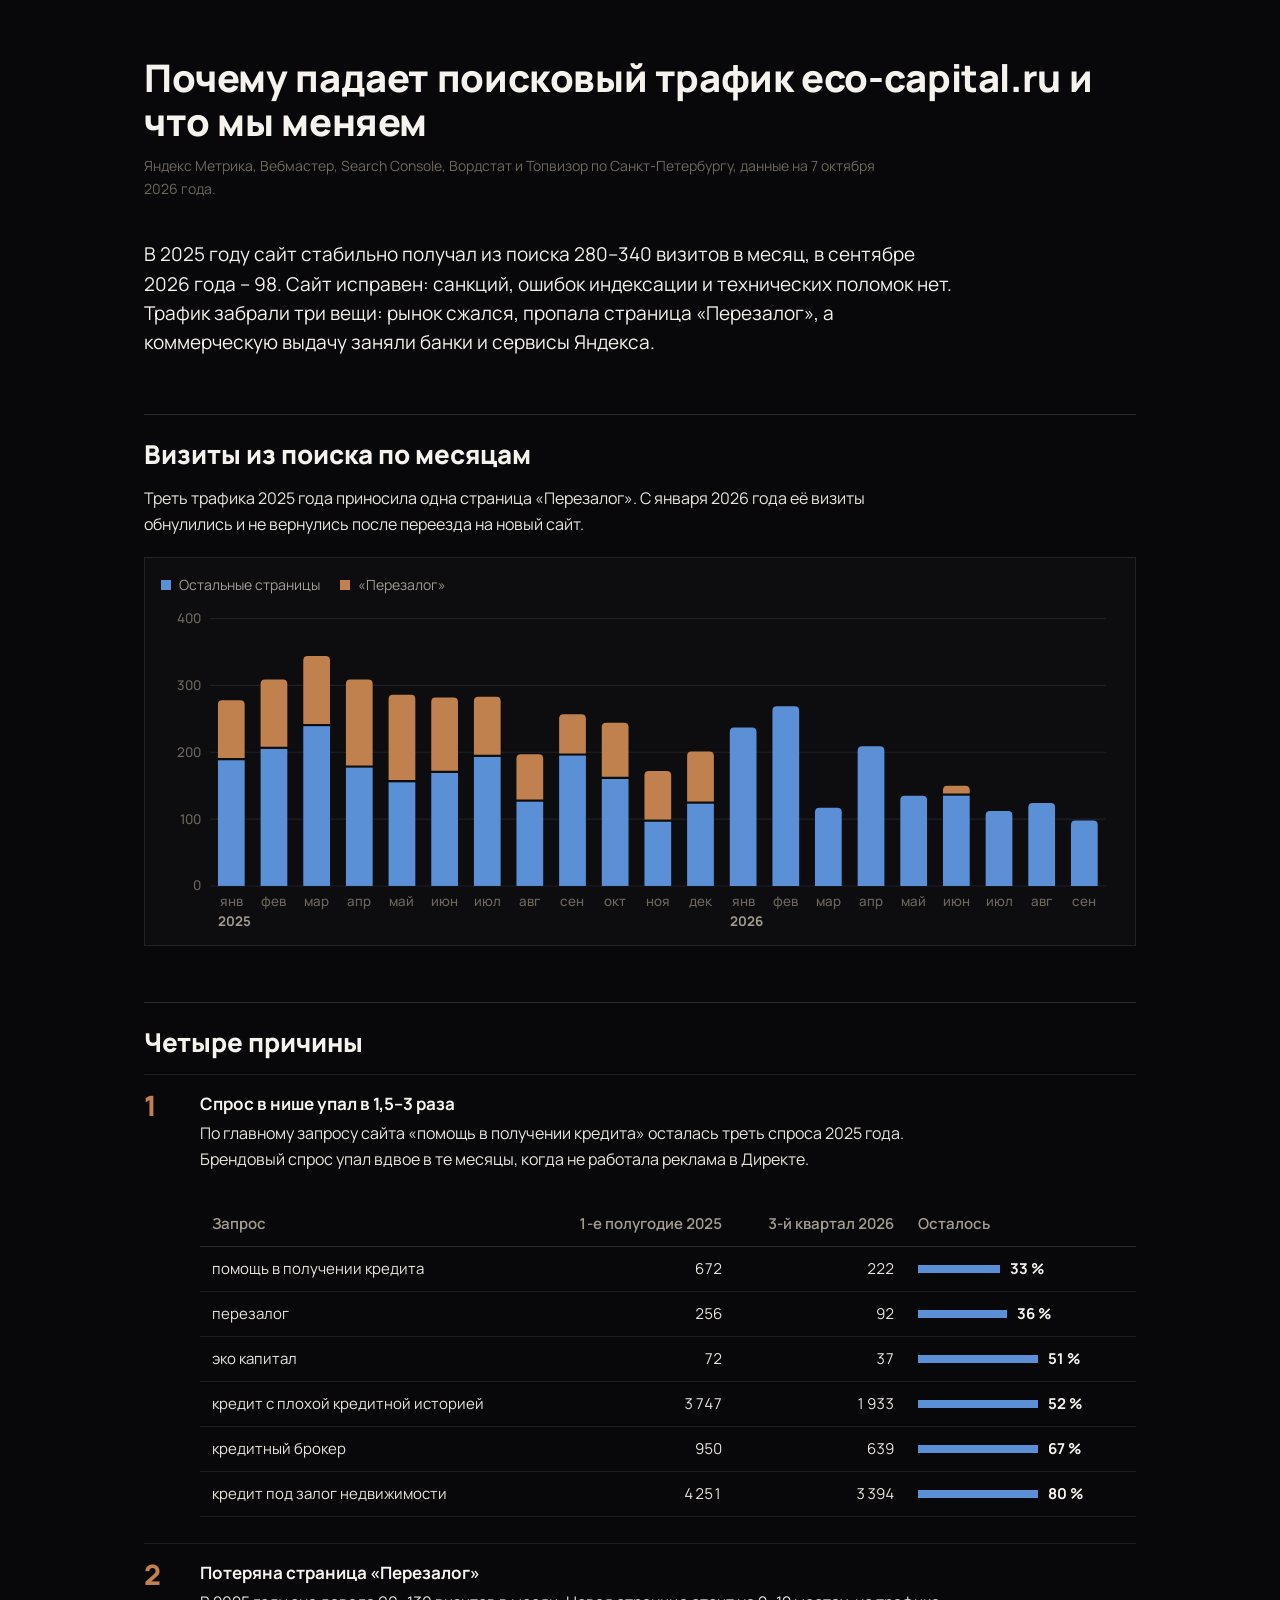
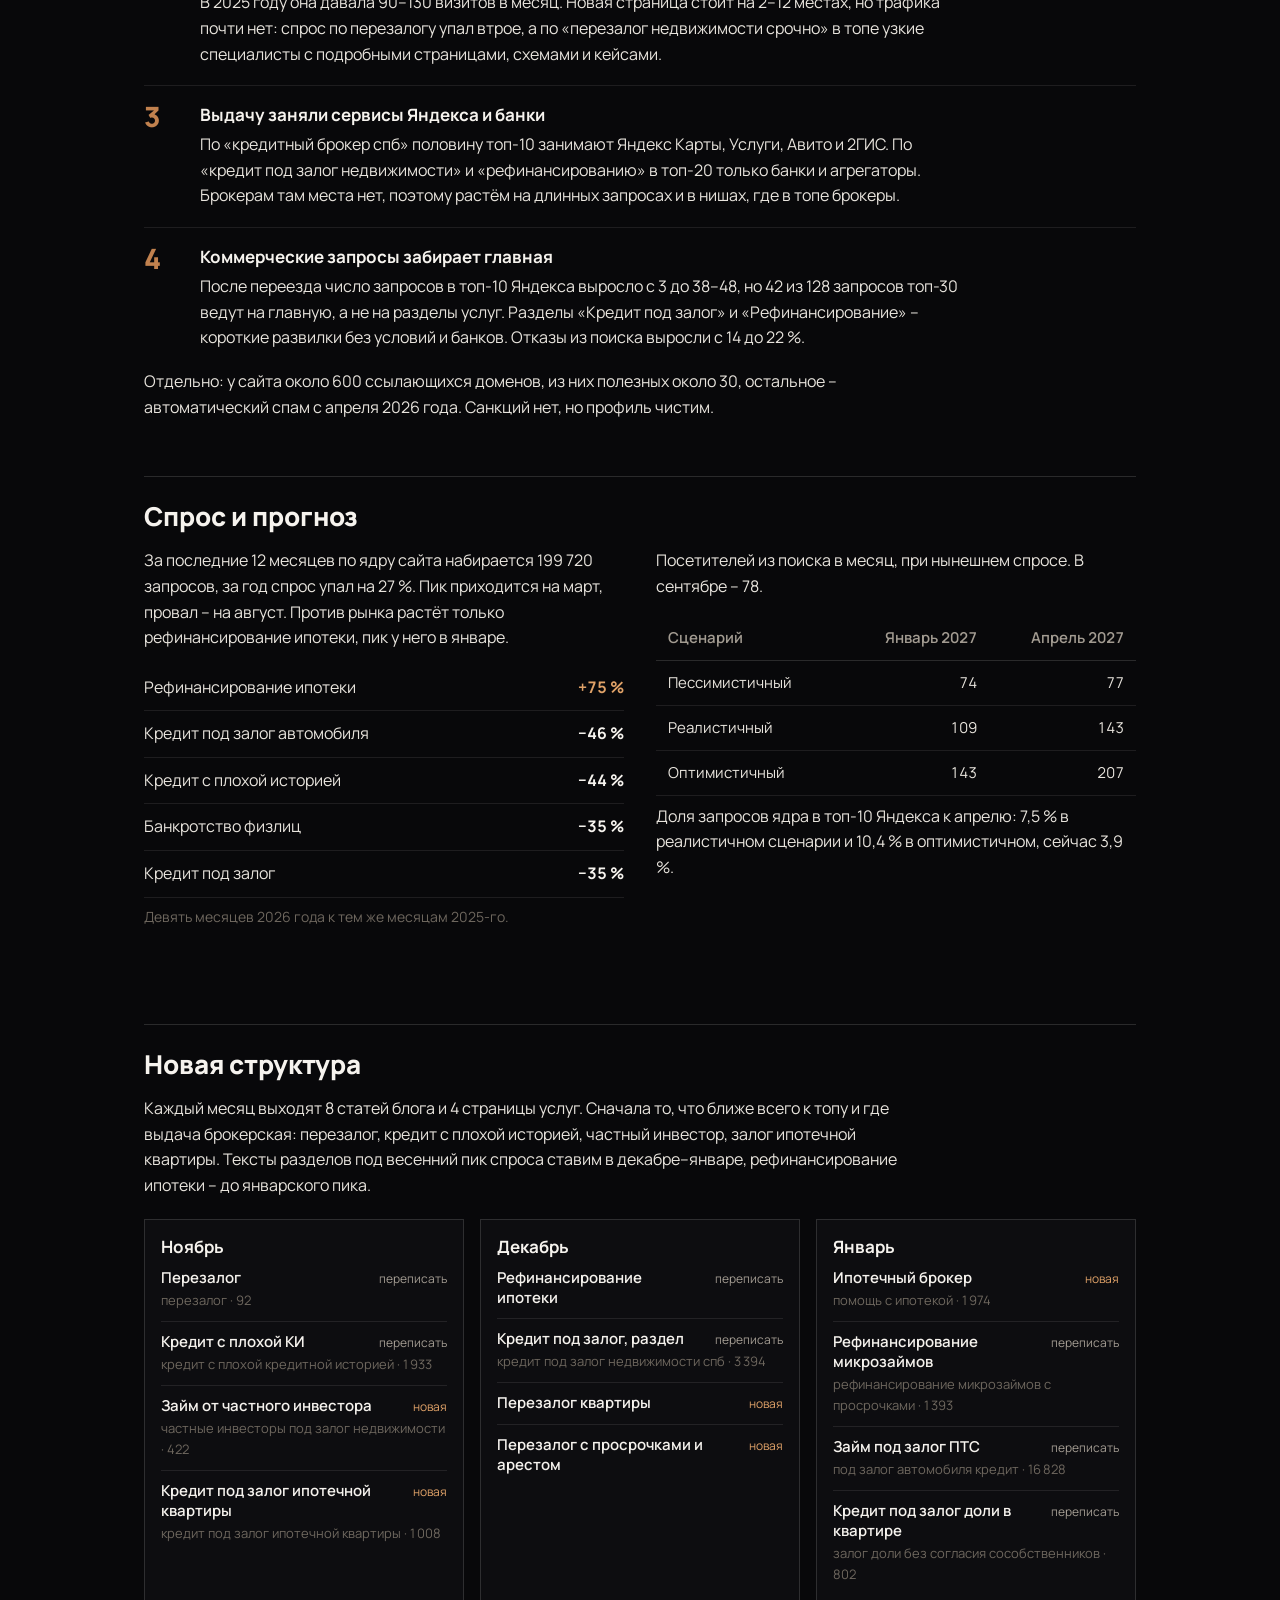
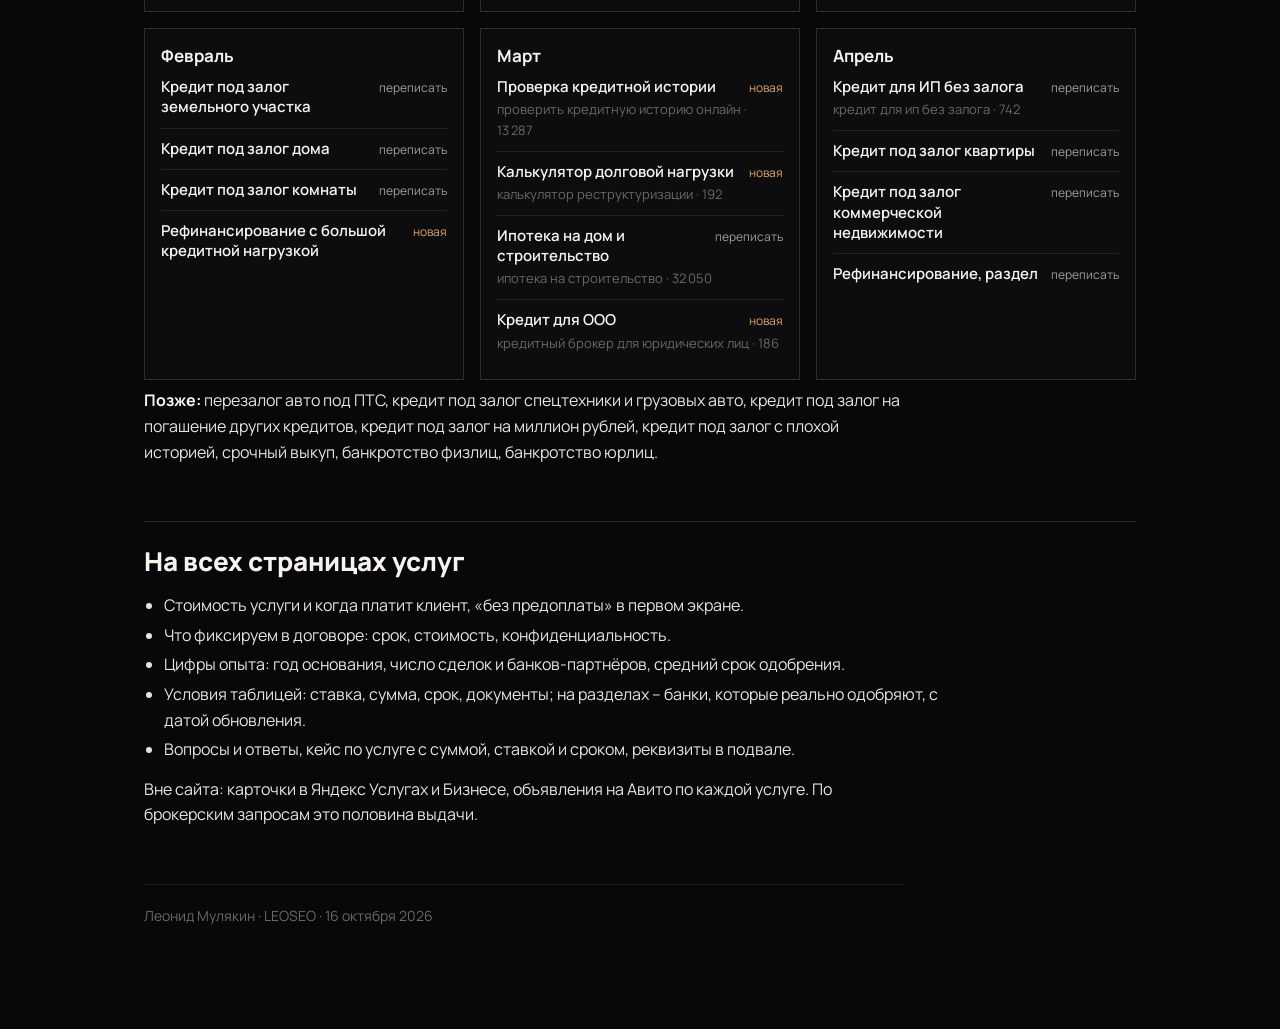
==== eco-capital/analitika-i-struktura/index.html @ 430fe503 "Демо: eco-capital/analitika-i-struktura" ====
<!doctype html><html lang="ru"><head>
<meta name="robots" content="noindex, nofollow"><meta charset="utf-8"><meta name="viewport" content="width=device-width, initial-scale=1"><title>eco-capital.ru – трафик, спрос и структура</title><link rel="preconnect" href="https://fonts.googleapis.com"><link rel="preconnect" href="https://fonts.gstatic.com" crossorigin><link href="https://fonts.googleapis.com/css2?family=Manrope:wght@400;500;600;700;800&display=swap" rel="stylesheet"><style>
:root{--bg:#08080a;--s1:#0d0d10;--s2:#131318;--ink0:#f6f3ee;--ink1:#e8e4dd;--ink2:#a39c92;--ink3:#6e675e;
--line:rgba(246,243,238,.09);--line2:rgba(246,243,238,.14);--cu:#c1814e;--cu2:#e0a268;--blue:#5b8fd6;
--sans:'Manrope',-apple-system,'Segoe UI',Roboto,Arial,sans-serif;color-scheme:dark}
*{box-sizing:border-box}
body{margin:0;background:var(--bg);color:var(--ink1);font:400 16px/1.6 var(--sans)}
main{max-width:1040px;margin:0 auto;padding:56px 24px 88px}
h1{font:800 38px/1.15 var(--sans);color:var(--ink0);margin:0 0 12px;letter-spacing:-.01em}
.src{color:var(--ink3);font-size:14px;margin:0 0 40px}
h2{font:800 26px/1.2 var(--sans);color:var(--ink0);margin:56px 0 16px;padding-top:24px;border-top:1px solid var(--line2)}
h3{font:700 17px/1.3 var(--sans);color:var(--ink0);margin:0 0 10px}
p{margin:0 0 14px;max-width:760px}
b,strong{color:var(--ink0);font-weight:700}
.lead{font-size:19px;line-height:1.55;color:var(--ink0);max-width:820px}
.fig{margin:20px 0 8px;border:1px solid var(--line);background:var(--s1);padding:16px 16px 8px;position:relative}
.ch{width:100%;height:auto;display:block}
.ch .gr{stroke:#1f1f26;stroke-width:1}
.ch .ax{fill:var(--ink3);font:500 12px var(--sans)}
.ch .yr{fill:var(--ink2);font-weight:700}
.ch .hit{fill:transparent;cursor:default}
.ch .hit:hover{fill:rgba(246,243,238,.04)}
.legend{display:flex;gap:20px;flex-wrap:wrap;font-size:14px;color:var(--ink2);margin:0 0 6px}
.legend i{display:inline-block;width:10px;height:10px;margin-right:8px;vertical-align:0}
.tip{position:absolute;pointer-events:none;background:var(--s2);border:1px solid var(--line2);color:var(--ink0);font-size:13px;padding:6px 10px;white-space:nowrap;display:none}
ol.why{list-style:none;padding:0;margin:8px 0 0;counter-reset:w}
ol.why>li{counter-increment:w;position:relative;padding:18px 0 18px 56px;border-top:1px solid var(--line)}
ol.why>li::before{content:counter(w);position:absolute;left:0;top:16px;font:800 28px/1 var(--sans);color:var(--cu)}
ol.why>li h3{margin-bottom:6px}
ol.why>li p:last-child{margin-bottom:0}
.t{width:100%;border-collapse:collapse;margin:16px 0 8px;font-size:15px}
.t th{text-align:left;font-weight:600;color:var(--ink2);padding:10px 12px;border-bottom:1px solid var(--line2)}
.t td{padding:10px 12px;border-bottom:1px solid var(--line)}
.t .num{text-align:right;font-variant-numeric:tabular-nums}
.t td.num{white-space:nowrap}
.tw{overflow-x:auto}
.barcell{min-width:200px}
.bar{display:inline-block;height:8px;width:calc(var(--w) * 1.2);max-width:120px;background:var(--blue);margin-right:10px;vertical-align:1px}
.cols{display:grid;grid-template-columns:1fr 1fr;gap:32px}
.chg{list-style:none;padding:0;margin:0}
.chg li{display:flex;justify-content:space-between;gap:16px;padding:10px 0;border-bottom:1px solid var(--line)}
.chg li b{font-variant-numeric:tabular-nums}
.chg li b.up{color:var(--cu2)}
.plan{display:grid;grid-template-columns:repeat(3,1fr);gap:16px;margin:20px 0 8px}
.mo{border:1px solid var(--line2);background:var(--s1);padding:16px}
.mo ul{list-style:none;padding:0;margin:0}
.mo li{padding:10px 0;border-top:1px solid var(--line);display:grid;grid-template-columns:1fr auto;gap:2px 10px;align-items:baseline}
.mo li:first-child{border-top:0;padding-top:0}
.mo .nm{color:var(--ink0);font-weight:600;font-size:15px;line-height:1.35}
.mo .kind{font-size:12px;color:var(--ink2);white-space:nowrap}
.mo .kind.new{color:var(--cu2)}
.mo .q{grid-column:1/-1;font-size:13px;color:var(--ink3)}
ul.dots{padding-left:20px;margin:8px 0 14px;max-width:820px}
ul.dots li{margin:4px 0}
.foot{margin-top:56px;padding-top:20px;border-top:1px solid var(--line);color:var(--ink3);font-size:14px}
@media (max-width:860px){.plan{grid-template-columns:1fr 1fr}.cols{grid-template-columns:1fr}}
@media (max-width:560px){main{padding:32px 16px 56px}h1{font-size:28px}h2{font-size:22px}.plan{grid-template-columns:1fr}
.t{font-size:13px}.t th,.t td{padding:8px 6px}.barcell{min-width:0}.bar{display:none}ol.why>li{padding-left:40px}}
</style></head><body>
<main>
<h1>Почему падает поисковый трафик eco-capital.ru и что мы меняем</h1>
<p class="src">Яндекс Метрика, Вебмастер, Search Console, Вордстат и Топвизор по Санкт-Петербургу, данные на 7 октября 2026 года.</p>

<p class="lead">В 2025 году сайт стабильно получал из поиска 280–340 визитов в месяц, в сентябре 2026 года – 98. Сайт исправен: санкций, ошибок индексации и технических поломок нет. Трафик забрали три вещи: рынок сжался, пропала страница «Перезалог», а коммерческую выдачу заняли банки и сервисы Яндекса.</p>

<h2>Визиты из поиска по месяцам</h2>
<p>Треть трафика 2025 года приносила одна страница «Перезалог». С января 2026 года её визиты обнулились и не вернулись после переезда на новый сайт.</p>
<div class="fig"><div class="legend"><span><i style="background:#5b8fd6"></i>Остальные страницы</span><span><i style="background:#c1814e"></i>«Перезалог»</span></div>
<svg class="ch" viewBox="0 0 860 300" role="img" aria-label="Поисковые визиты по месяцам, январь 2025 – сентябрь 2026">
<line x1="44" x2="848" y1="254.0" y2="254.0" class="gr"/>
<text x="36" y="258.0" class="ax" text-anchor="end">0</text>
<line x1="44" x2="848" y1="194.0" y2="194.0" class="gr"/>
<text x="36" y="198.0" class="ax" text-anchor="end">100</text>
<line x1="44" x2="848" y1="134.0" y2="134.0" class="gr"/>
<text x="36" y="138.0" class="ax" text-anchor="end">200</text>
<line x1="44" x2="848" y1="74.0" y2="74.0" class="gr"/>
<text x="36" y="78.0" class="ax" text-anchor="end">300</text>
<line x1="44" x2="848" y1="14.0" y2="14.0" class="gr"/>
<text x="36" y="18.0" class="ax" text-anchor="end">400</text>
<rect x="51.1" y="141.2" width="24.0" height="112.8" fill="#5b8fd6"/>
<path d="M51.1 139.2 V91.2 Q51.1 87.2 55.1 87.2 H71.1 Q75.1 87.2 75.1 91.2 V139.2 Z" fill="#c1814e"/>
<text x="63.1" y="272" class="ax" text-anchor="middle">янв</text>
<text x="51.1" y="290" class="ax yr" text-anchor="start">2025</text>
<rect x="44.0" y="14" width="38.3" height="240" class="hit" data-tip="январь 2025 · всего 278 · «Перезалог» 90 · остальные 188"/>
<rect x="89.4" y="131.0" width="24.0" height="123.0" fill="#5b8fd6"/>
<path d="M89.4 129.0 V72.6 Q89.4 68.6 93.4 68.6 H109.4 Q113.4 68.6 113.4 72.6 V129.0 Z" fill="#c1814e"/>
<text x="101.4" y="272" class="ax" text-anchor="middle">фев</text>
<rect x="82.3" y="14" width="38.3" height="240" class="hit" data-tip="февраль 2025 · всего 309 · «Перезалог» 104 · остальные 205"/>
<rect x="127.7" y="110.6" width="24.0" height="143.4" fill="#5b8fd6"/>
<path d="M127.7 108.6 V51.6 Q127.7 47.6 131.7 47.6 H147.7 Q151.7 47.6 151.7 51.6 V108.6 Z" fill="#c1814e"/>
<text x="139.7" y="272" class="ax" text-anchor="middle">мар</text>
<rect x="120.6" y="14" width="38.3" height="240" class="hit" data-tip="март 2025 · всего 344 · «Перезалог» 105 · остальные 239"/>
<rect x="166.0" y="147.8" width="24.0" height="106.2" fill="#5b8fd6"/>
<path d="M166.0 145.8 V72.6 Q166.0 68.6 170.0 68.6 H186.0 Q190.0 68.6 190.0 72.6 V145.8 Z" fill="#c1814e"/>
<text x="178.0" y="272" class="ax" text-anchor="middle">апр</text>
<rect x="158.9" y="14" width="38.3" height="240" class="hit" data-tip="апрель 2025 · всего 309 · «Перезалог» 132 · остальные 177"/>
<rect x="204.3" y="161.0" width="24.0" height="93.0" fill="#5b8fd6"/>
<path d="M204.3 159.0 V86.4 Q204.3 82.4 208.3 82.4 H224.3 Q228.3 82.4 228.3 86.4 V159.0 Z" fill="#c1814e"/>
<text x="216.3" y="272" class="ax" text-anchor="middle">май</text>
<rect x="197.1" y="14" width="38.3" height="240" class="hit" data-tip="май 2025 · всего 286 · «Перезалог» 131 · остальные 155"/>
<rect x="242.6" y="152.6" width="24.0" height="101.4" fill="#5b8fd6"/>
<path d="M242.6 150.6 V88.8 Q242.6 84.8 246.6 84.8 H262.6 Q266.6 84.8 266.6 88.8 V150.6 Z" fill="#c1814e"/>
<text x="254.6" y="272" class="ax" text-anchor="middle">июн</text>
<rect x="235.4" y="14" width="38.3" height="240" class="hit" data-tip="июнь 2025 · всего 282 · «Перезалог» 113 · остальные 169"/>
<rect x="280.9" y="138.2" width="24.0" height="115.8" fill="#5b8fd6"/>
<path d="M280.9 136.2 V88.2 Q280.9 84.2 284.9 84.2 H300.9 Q304.9 84.2 304.9 88.2 V136.2 Z" fill="#c1814e"/>
<text x="292.9" y="272" class="ax" text-anchor="middle">июл</text>
<rect x="273.7" y="14" width="38.3" height="240" class="hit" data-tip="июль 2025 · всего 283 · «Перезалог» 90 · остальные 193"/>
<rect x="319.1" y="178.4" width="24.0" height="75.6" fill="#5b8fd6"/>
<path d="M319.1 176.4 V139.8 Q319.1 135.8 323.1 135.8 H339.1 Q343.1 135.8 343.1 139.8 V176.4 Z" fill="#c1814e"/>
<text x="331.1" y="272" class="ax" text-anchor="middle">авг</text>
<rect x="312.0" y="14" width="38.3" height="240" class="hit" data-tip="август 2025 · всего 197 · «Перезалог» 71 · остальные 126"/>
<rect x="357.4" y="137.0" width="24.0" height="117.0" fill="#5b8fd6"/>
<path d="M357.4 135.0 V103.8 Q357.4 99.8 361.4 99.8 H377.4 Q381.4 99.8 381.4 103.8 V135.0 Z" fill="#c1814e"/>
<text x="369.4" y="272" class="ax" text-anchor="middle">сен</text>
<rect x="350.3" y="14" width="38.3" height="240" class="hit" data-tip="сентябрь 2025 · всего 257 · «Перезалог» 62 · остальные 195"/>
<rect x="395.7" y="158.0" width="24.0" height="96.0" fill="#5b8fd6"/>
<path d="M395.7 156.0 V111.6 Q395.7 107.6 399.7 107.6 H415.7 Q419.7 107.6 419.7 111.6 V156.0 Z" fill="#c1814e"/>
<text x="407.7" y="272" class="ax" text-anchor="middle">окт</text>
<rect x="388.6" y="14" width="38.3" height="240" class="hit" data-tip="октябрь 2025 · всего 244 · «Перезалог» 84 · остальные 160"/>
<rect x="434.0" y="196.4" width="24.0" height="57.6" fill="#5b8fd6"/>
<path d="M434.0 194.4 V154.8 Q434.0 150.8 438.0 150.8 H454.0 Q458.0 150.8 458.0 154.8 V194.4 Z" fill="#c1814e"/>
<text x="446.0" y="272" class="ax" text-anchor="middle">ноя</text>
<rect x="426.9" y="14" width="38.3" height="240" class="hit" data-tip="ноябрь 2025 · всего 172 · «Перезалог» 76 · остальные 96"/>
<rect x="472.3" y="180.2" width="24.0" height="73.8" fill="#5b8fd6"/>
<path d="M472.3 178.2 V137.4 Q472.3 133.4 476.3 133.4 H492.3 Q496.3 133.4 496.3 137.4 V178.2 Z" fill="#c1814e"/>
<text x="484.3" y="272" class="ax" text-anchor="middle">дек</text>
<rect x="465.1" y="14" width="38.3" height="240" class="hit" data-tip="декабрь 2025 · всего 201 · «Перезалог» 78 · остальные 123"/>
<path d="M510.6 254.0 V115.8 Q510.6 111.8 514.6 111.8 H530.6 Q534.6 111.8 534.6 115.8 V254.0 Z" fill="#5b8fd6"/>
<text x="522.6" y="272" class="ax" text-anchor="middle">янв</text>
<text x="510.6" y="290" class="ax yr" text-anchor="start">2026</text>
<rect x="503.4" y="14" width="38.3" height="240" class="hit" data-tip="январь 2026 · всего 237 · «Перезалог» 0 · остальные 237"/>
<path d="M548.9 254.0 V96.6 Q548.9 92.6 552.9 92.6 H568.9 Q572.9 92.6 572.9 96.6 V254.0 Z" fill="#5b8fd6"/>
<text x="560.9" y="272" class="ax" text-anchor="middle">фев</text>
<rect x="541.7" y="14" width="38.3" height="240" class="hit" data-tip="февраль 2026 · всего 269 · «Перезалог» 0 · остальные 269"/>
<path d="M587.1 254.0 V187.8 Q587.1 183.8 591.1 183.8 H607.1 Q611.1 183.8 611.1 187.8 V254.0 Z" fill="#5b8fd6"/>
<text x="599.1" y="272" class="ax" text-anchor="middle">мар</text>
<rect x="580.0" y="14" width="38.3" height="240" class="hit" data-tip="март 2026 · всего 117 · «Перезалог» 0 · остальные 117"/>
<path d="M625.4 254.0 V132.6 Q625.4 128.6 629.4 128.6 H645.4 Q649.4 128.6 649.4 132.6 V254.0 Z" fill="#5b8fd6"/>
<text x="637.4" y="272" class="ax" text-anchor="middle">апр</text>
<rect x="618.3" y="14" width="38.3" height="240" class="hit" data-tip="апрель 2026 · всего 209 · «Перезалог» 0 · остальные 209"/>
<path d="M663.7 254.0 V177.0 Q663.7 173.0 667.7 173.0 H683.7 Q687.7 173.0 687.7 177.0 V254.0 Z" fill="#5b8fd6"/>
<text x="675.7" y="272" class="ax" text-anchor="middle">май</text>
<rect x="656.6" y="14" width="38.3" height="240" class="hit" data-tip="май 2026 · всего 135 · «Перезалог» 0 · остальные 135"/>
<rect x="702.0" y="173.0" width="24.0" height="81.0" fill="#5b8fd6"/>
<path d="M702.0 171.0 V168.0 Q702.0 164.0 706.0 164.0 H722.0 Q726.0 164.0 726.0 168.0 V171.0 Z" fill="#c1814e"/>
<text x="714.0" y="272" class="ax" text-anchor="middle">июн</text>
<rect x="694.9" y="14" width="38.3" height="240" class="hit" data-tip="июнь 2026 · всего 150 · «Перезалог» 15 · остальные 135"/>
<path d="M740.3 254.0 V190.8 Q740.3 186.8 744.3 186.8 H760.3 Q764.3 186.8 764.3 190.8 V254.0 Z" fill="#5b8fd6"/>
<text x="752.3" y="272" class="ax" text-anchor="middle">июл</text>
<rect x="733.1" y="14" width="38.3" height="240" class="hit" data-tip="июль 2026 · всего 112 · «Перезалог» 0 · остальные 112"/>
<path d="M778.6 254.0 V183.6 Q778.6 179.6 782.6 179.6 H798.6 Q802.6 179.6 802.6 183.6 V254.0 Z" fill="#5b8fd6"/>
<text x="790.6" y="272" class="ax" text-anchor="middle">авг</text>
<rect x="771.4" y="14" width="38.3" height="240" class="hit" data-tip="август 2026 · всего 124 · «Перезалог» 0 · остальные 124"/>
<path d="M816.9 254.0 V199.2 Q816.9 195.2 820.9 195.2 H836.9 Q840.9 195.2 840.9 199.2 V254.0 Z" fill="#5b8fd6"/>
<text x="828.9" y="272" class="ax" text-anchor="middle">сен</text>
<rect x="809.7" y="14" width="38.3" height="240" class="hit" data-tip="сентябрь 2026 · всего 98 · «Перезалог» 0 · остальные 98"/>
</svg><div class="tip"></div></div>

<h2>Четыре причины</h2>
<ol class="why">
<li><h3>Спрос в нише упал в 1,5–3 раза</h3>
<p>По главному запросу сайта «помощь в получении кредита» осталась треть спроса 2025 года. Брендовый спрос упал вдвое в те месяцы, когда не работала реклама в Директе.</p>
<div class="tw"><table class="t"><thead><tr><th>Запрос</th><th class="num">1-е полугодие 2025</th><th class="num">3-й квартал 2026</th><th>Осталось</th></tr></thead><tbody><tr><td>помощь в получении кредита</td><td class="num">672</td><td class="num">222</td><td class="barcell"><span class="bar" style="--w:33%"></span><b>33 %</b></td></tr><tr><td>перезалог</td><td class="num">256</td><td class="num">92</td><td class="barcell"><span class="bar" style="--w:36%"></span><b>36 %</b></td></tr><tr><td>эко капитал</td><td class="num">72</td><td class="num">37</td><td class="barcell"><span class="bar" style="--w:51%"></span><b>51 %</b></td></tr><tr><td>кредит с плохой кредитной историей</td><td class="num">3 747</td><td class="num">1 933</td><td class="barcell"><span class="bar" style="--w:52%"></span><b>52 %</b></td></tr><tr><td>кредитный брокер</td><td class="num">950</td><td class="num">639</td><td class="barcell"><span class="bar" style="--w:67%"></span><b>67 %</b></td></tr><tr><td>кредит под залог недвижимости</td><td class="num">4 251</td><td class="num">3 394</td><td class="barcell"><span class="bar" style="--w:80%"></span><b>80 %</b></td></tr></tbody></table></div></li>
<li><h3>Потеряна страница «Перезалог»</h3>
<p>В 2025 году она давала 90–130 визитов в месяц. Новая страница стоит на 2–12 местах, но трафика почти нет: спрос по перезалогу упал втрое, а по «перезалог недвижимости срочно» в топе узкие специалисты с подробными страницами, схемами и кейсами.</p></li>
<li><h3>Выдачу заняли сервисы Яндекса и банки</h3>
<p>По «кредитный брокер спб» половину топ-10 занимают Яндекс Карты, Услуги, Авито и 2ГИС. По «кредит под залог недвижимости» и «рефинансированию» в топ-20 только банки и агрегаторы. Брокерам там места нет, поэтому растём на длинных запросах и в нишах, где в топе брокеры.</p></li>
<li><h3>Коммерческие запросы забирает главная</h3>
<p>После переезда число запросов в топ-10 Яндекса выросло с 3 до 38–48, но 42 из 128 запросов топ-30 ведут на главную, а не на разделы услуг. Разделы «Кредит под залог» и «Рефинансирование» – короткие развилки без условий и банков. Отказы из поиска выросли с 14 до 22 %.</p></li>
</ol>
<p>Отдельно: у сайта около 600 ссылающихся доменов, из них полезных около 30, остальное – автоматический спам с апреля 2026 года. Санкций нет, но профиль чистим.</p>

<h2>Спрос и прогноз</h2>
<div class="cols">
<div><p>За последние 12 месяцев по ядру сайта набирается 199 720 запросов, за год спрос упал на 27 %. Пик приходится на март, провал – на август. Против рынка растёт только рефинансирование ипотеки, пик у него в январе.</p>
<ul class="chg"><li><span>Рефинансирование ипотеки</span><b class="up">+75 %</b></li><li><span>Кредит под залог автомобиля</span><b class="">−46 %</b></li><li><span>Кредит с плохой историей</span><b class="">−44 %</b></li><li><span>Банкротство физлиц</span><b class="">−35 %</b></li><li><span>Кредит под залог</span><b class="">−35 %</b></li></ul>
<p class="src" style="margin-top:8px">Девять месяцев 2026 года к тем же месяцам 2025-го.</p></div>
<div><p>Посетителей из поиска в месяц, при нынешнем спросе. В сентябре – 78.</p>
<table class="t"><thead><tr><th>Сценарий</th><th class="num">Январь 2027</th><th class="num">Апрель 2027</th></tr></thead><tbody><tr><td>Пессимистичный</td><td class="num">74</td><td class="num">77</td></tr><tr><td>Реалистичный</td><td class="num">109</td><td class="num">143</td></tr><tr><td>Оптимистичный</td><td class="num">143</td><td class="num">207</td></tr></tbody></table>
<p>Доля запросов ядра в топ-10 Яндекса к апрелю: 7,5 % в реалистичном сценарии и 10,4 % в оптимистичном, сейчас 3,9 %.</p></div>
</div>

<h2>Новая структура</h2>
<p>Каждый месяц выходят 8 статей блога и 4 страницы услуг. Сначала то, что ближе всего к топу и где выдача брокерская: перезалог, кредит с плохой историей, частный инвестор, залог ипотечной квартиры. Тексты разделов под весенний пик спроса ставим в декабре–январе, рефинансирование ипотеки – до январского пика.</p>
<div class="plan"><section class="mo"><h3>Ноябрь</h3><ul><li><span class="nm">Перезалог</span><span class="kind rw">переписать</span><span class="q">перезалог · 92</span></li><li><span class="nm">Кредит с плохой КИ</span><span class="kind rw">переписать</span><span class="q">кредит с плохой кредитной историей · 1 933</span></li><li><span class="nm">Займ от частного инвестора</span><span class="kind new">новая</span><span class="q">частные инвесторы под залог недвижимости · 422</span></li><li><span class="nm">Кредит под залог ипотечной квартиры</span><span class="kind new">новая</span><span class="q">кредит под залог ипотечной квартиры · 1 008</span></li></ul></section><section class="mo"><h3>Декабрь</h3><ul><li><span class="nm">Рефинансирование ипотеки</span><span class="kind rw">переписать</span></li><li><span class="nm">Кредит под залог, раздел</span><span class="kind rw">переписать</span><span class="q">кредит под залог недвижимости спб · 3 394</span></li><li><span class="nm">Перезалог квартиры</span><span class="kind new">новая</span></li><li><span class="nm">Перезалог с просрочками и арестом</span><span class="kind new">новая</span></li></ul></section><section class="mo"><h3>Январь</h3><ul><li><span class="nm">Ипотечный брокер</span><span class="kind new">новая</span><span class="q">помощь с ипотекой · 1 974</span></li><li><span class="nm">Рефинансирование микрозаймов</span><span class="kind rw">переписать</span><span class="q">рефинансирование микрозаймов с просрочками · 1 393</span></li><li><span class="nm">Займ под залог ПТС</span><span class="kind rw">переписать</span><span class="q">под залог автомобиля кредит · 16 828</span></li><li><span class="nm">Кредит под залог доли в квартире</span><span class="kind rw">переписать</span><span class="q">залог доли без согласия сособственников · 802</span></li></ul></section><section class="mo"><h3>Февраль</h3><ul><li><span class="nm">Кредит под залог земельного участка</span><span class="kind rw">переписать</span></li><li><span class="nm">Кредит под залог дома</span><span class="kind rw">переписать</span></li><li><span class="nm">Кредит под залог комнаты</span><span class="kind rw">переписать</span></li><li><span class="nm">Рефинансирование с большой кредитной нагрузкой</span><span class="kind new">новая</span></li></ul></section><section class="mo"><h3>Март</h3><ul><li><span class="nm">Проверка кредитной истории</span><span class="kind new">новая</span><span class="q">проверить кредитную историю онлайн · 13 287</span></li><li><span class="nm">Калькулятор долговой нагрузки</span><span class="kind new">новая</span><span class="q">калькулятор реструктуризации · 192</span></li><li><span class="nm">Ипотека на дом и строительство</span><span class="kind rw">переписать</span><span class="q">ипотека на строительство · 32 050</span></li><li><span class="nm">Кредит для ООО</span><span class="kind new">новая</span><span class="q">кредитный брокер для юридических лиц · 186</span></li></ul></section><section class="mo"><h3>Апрель</h3><ul><li><span class="nm">Кредит для ИП без залога</span><span class="kind rw">переписать</span><span class="q">кредит для ип без залога · 742</span></li><li><span class="nm">Кредит под залог квартиры</span><span class="kind rw">переписать</span></li><li><span class="nm">Кредит под залог коммерческой недвижимости</span><span class="kind rw">переписать</span></li><li><span class="nm">Рефинансирование, раздел</span><span class="kind rw">переписать</span></li></ul></section></div>
<p><b>Позже:</b> перезалог авто под ПТС, кредит под залог спецтехники и грузовых авто, кредит под залог на погашение других кредитов, кредит под залог на миллион рублей, кредит под залог с плохой историей, срочный выкуп, банкротство физлиц, банкротство юрлиц.</p>

<h2>На всех страницах услуг</h2>
<ul class="dots">
<li>Стоимость услуги и когда платит клиент, «без предоплаты» в первом экране.</li>
<li>Что фиксируем в договоре: срок, стоимость, конфиденциальность.</li>
<li>Цифры опыта: год основания, число сделок и банков-партнёров, средний срок одобрения.</li>
<li>Условия таблицей: ставка, сумма, срок, документы; на разделах – банки, которые реально одобряют, с датой обновления.</li>
<li>Вопросы и ответы, кейс по услуге с суммой, ставкой и сроком, реквизиты в подвале.</li>
</ul>
<p>Вне сайта: карточки в Яндекс Услугах и Бизнесе, объявления на Авито по каждой услуге. По брокерским запросам это половина выдачи.</p>

<p class="foot">Леонид Мулякин · LEOSEO · 16 октября 2026</p>
</main>
<script>
document.querySelectorAll('.fig').forEach(function(f){var t=f.querySelector('.tip');
f.querySelectorAll('.hit').forEach(function(h){h.addEventListener('mousemove',function(e){var r=f.getBoundingClientRect();
t.textContent=h.getAttribute('data-tip');t.style.display='block';var x=e.clientX-r.left+14;if(x+t.offsetWidth>r.width)x=e.clientX-r.left-t.offsetWidth-14;
t.style.left=x+'px';t.style.top=(e.clientY-r.top-34)+'px'});h.addEventListener('mouseleave',function(){t.style.display='none'})})});
</script></body></html>
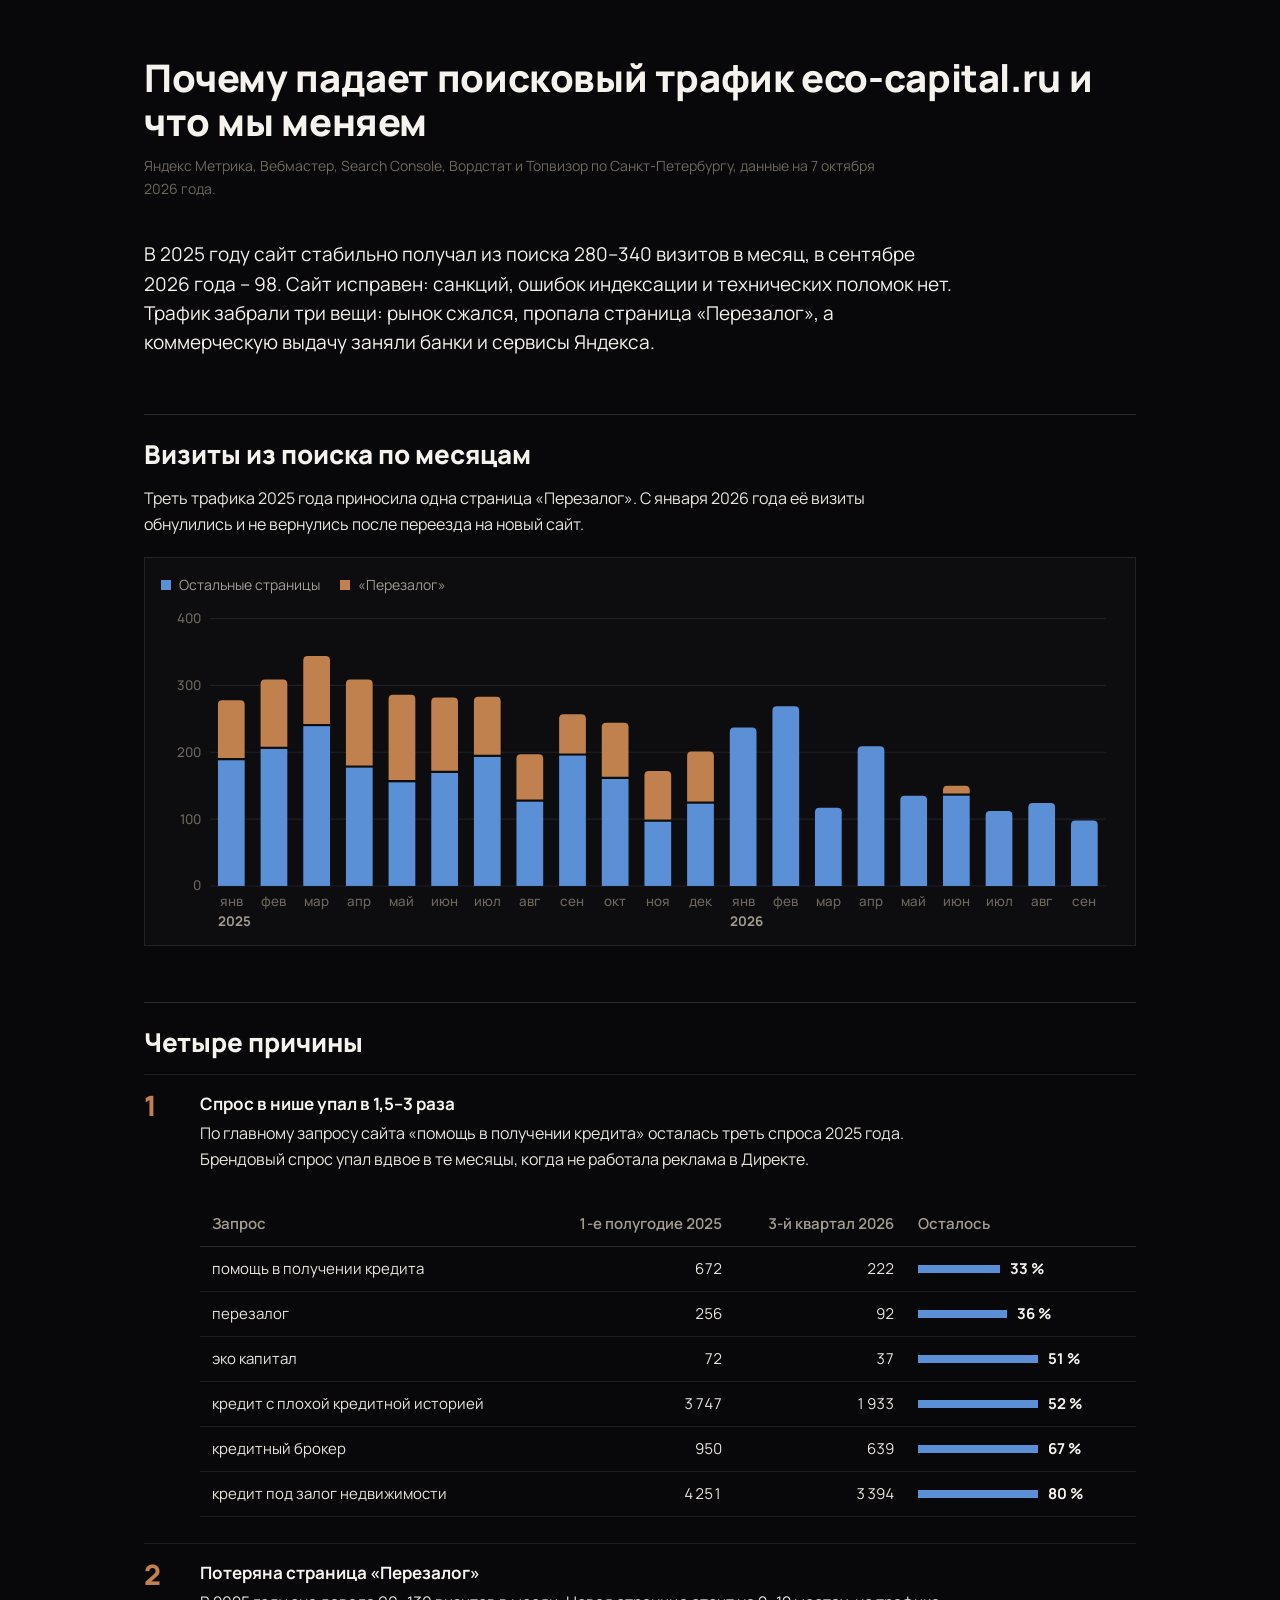
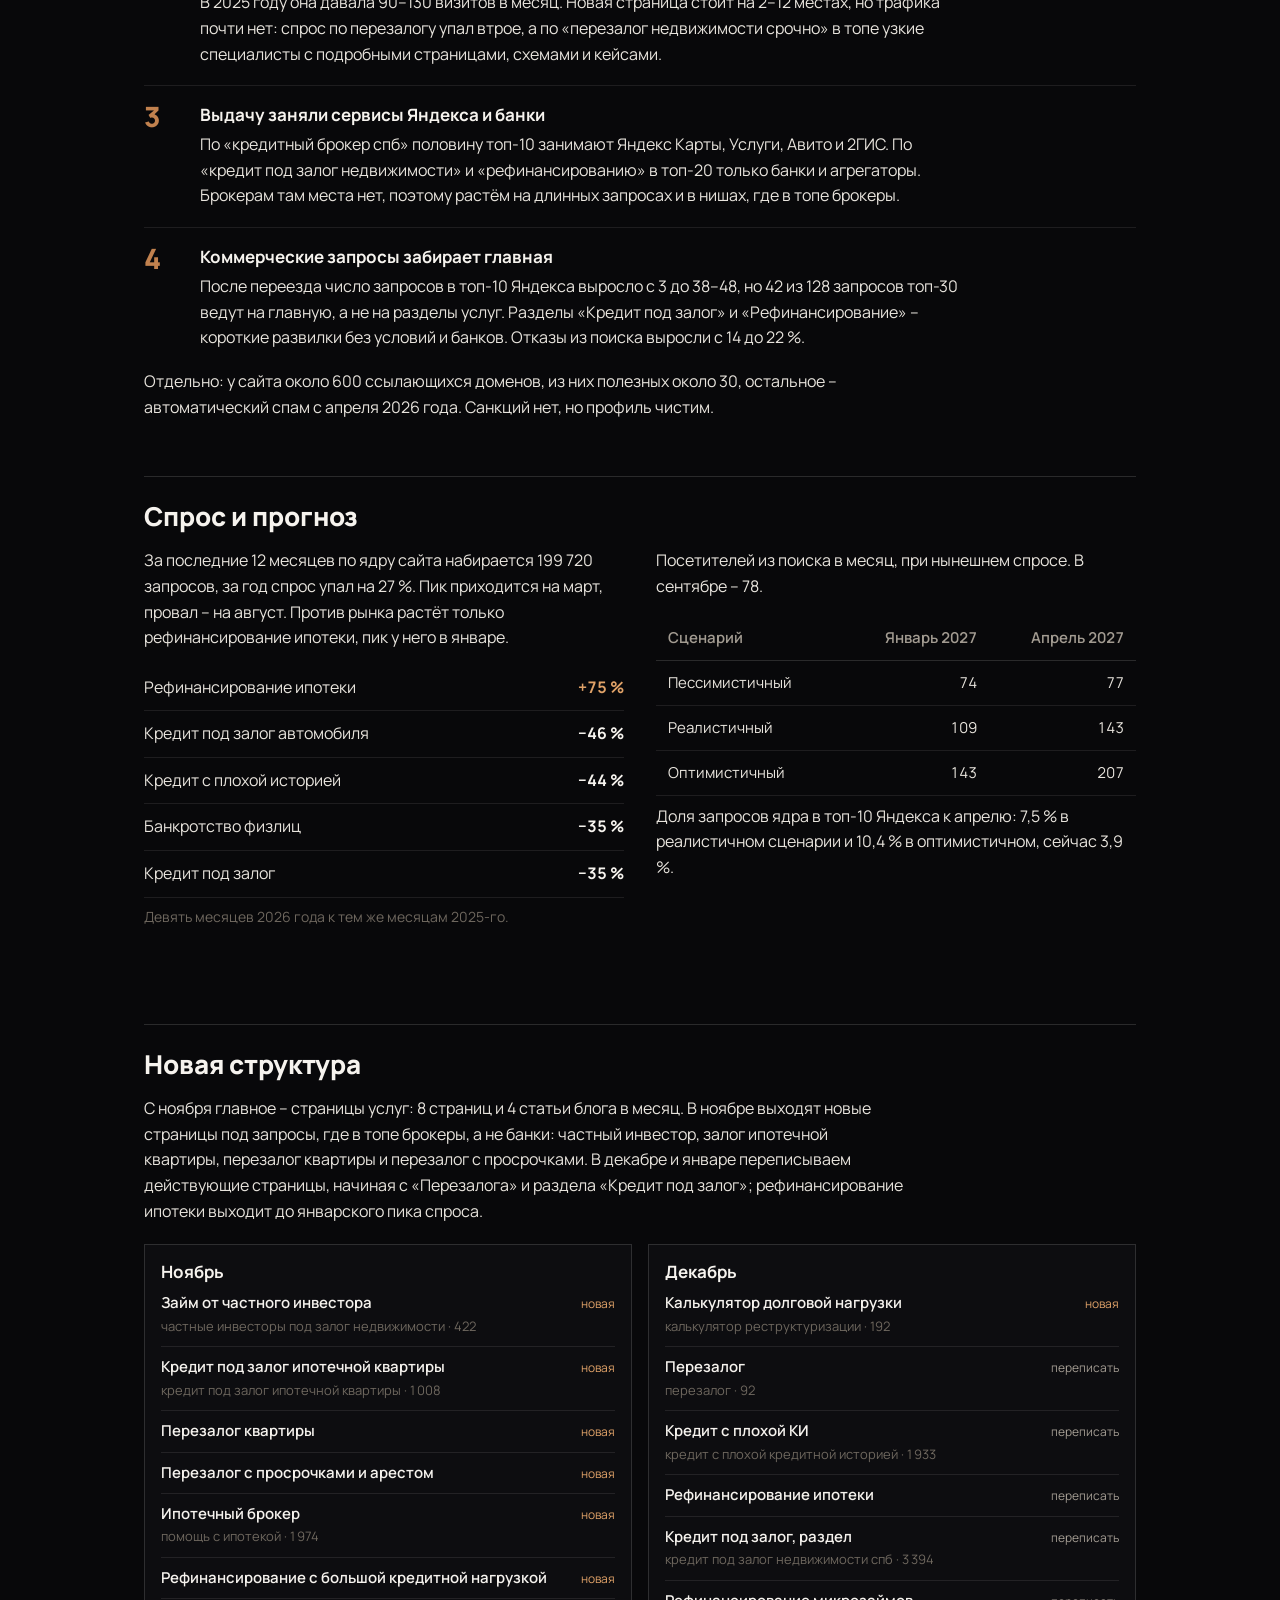
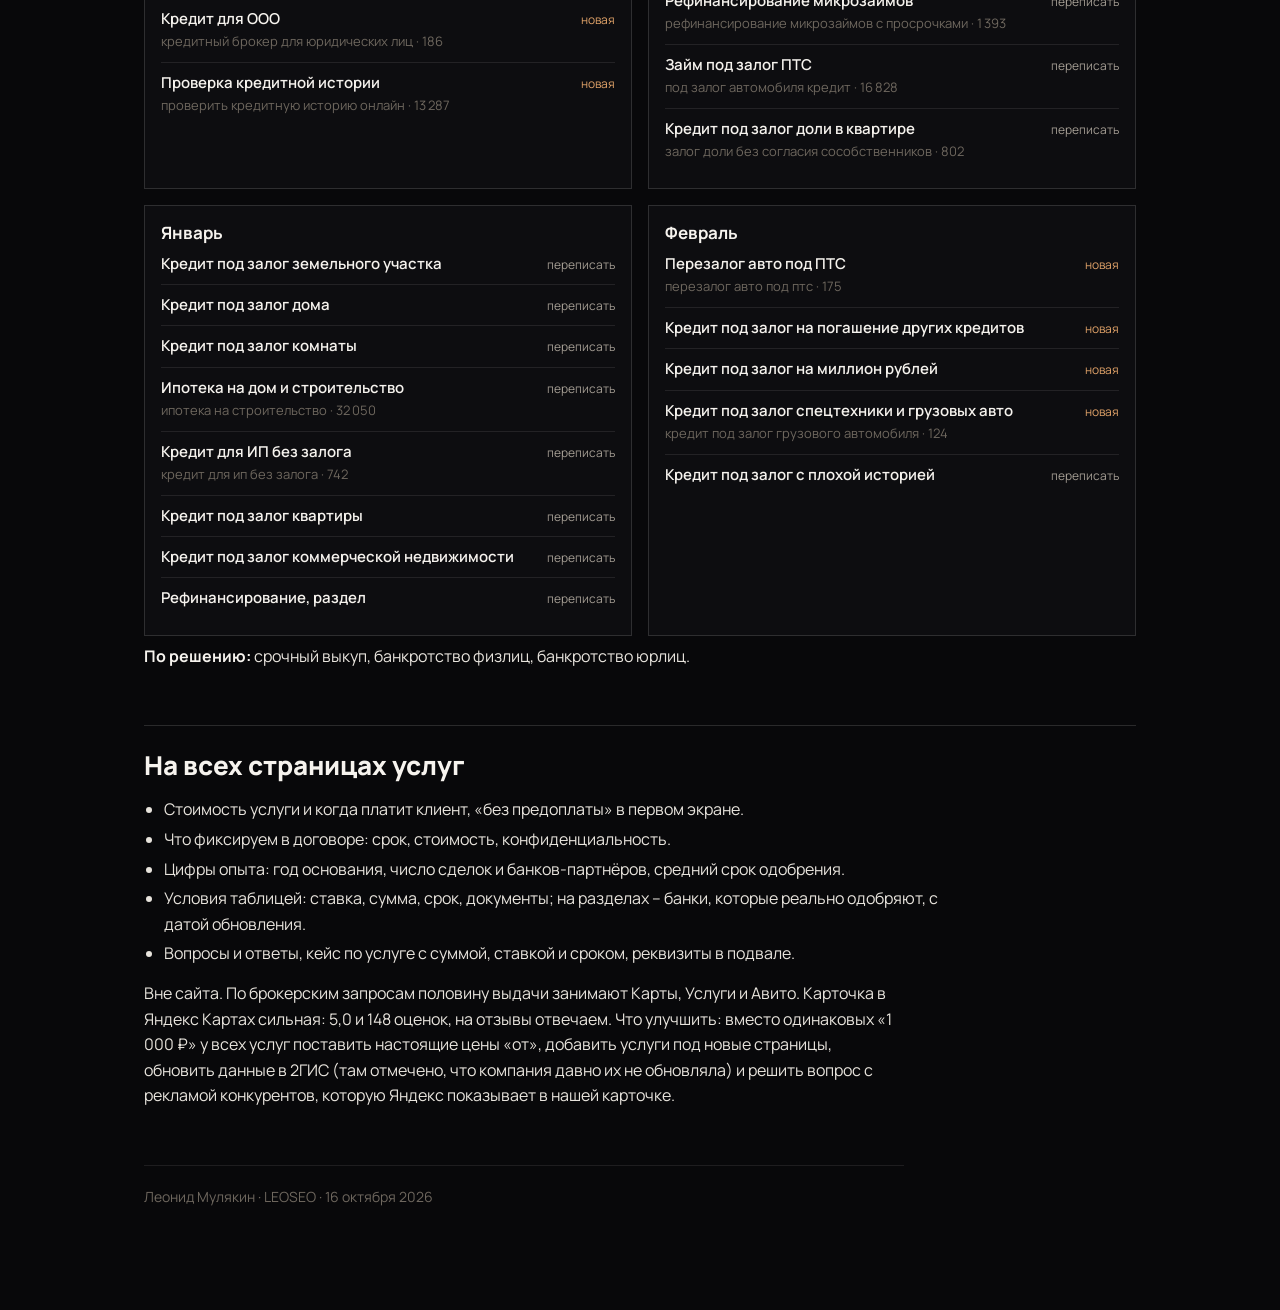
==== commit 75b42326: "Демо: eco-capital/analitika-i-struktura" ====
--- a/eco-capital/analitika-i-struktura/index.html
+++ b/eco-capital/analitika-i-struktura/index.html
@@ -41,7 +41,7 @@
 .chg li{display:flex;justify-content:space-between;gap:16px;padding:10px 0;border-bottom:1px solid var(--line)}
 .chg li b{font-variant-numeric:tabular-nums}
 .chg li b.up{color:var(--cu2)}
-.plan{display:grid;grid-template-columns:repeat(3,1fr);gap:16px;margin:20px 0 8px}
+.plan{display:grid;grid-template-columns:repeat(2,1fr);gap:16px;margin:20px 0 8px}
 .mo{border:1px solid var(--line2);background:var(--s1);padding:16px}
 .mo ul{list-style:none;padding:0;margin:0}
 .mo li{padding:10px 0;border-top:1px solid var(--line);display:grid;grid-template-columns:1fr auto;gap:2px 10px;align-items:baseline}
@@ -182,9 +182,9 @@
 </div>
 
 <h2>Новая структура</h2>
-<p>Каждый месяц выходят 8 статей блога и 4 страницы услуг. Сначала то, что ближе всего к топу и где выдача брокерская: перезалог, кредит с плохой историей, частный инвестор, залог ипотечной квартиры. Тексты разделов под весенний пик спроса ставим в декабре–январе, рефинансирование ипотеки – до январского пика.</p>
-<div class="plan"><section class="mo"><h3>Ноябрь</h3><ul><li><span class="nm">Перезалог</span><span class="kind rw">переписать</span><span class="q">перезалог · 92</span></li><li><span class="nm">Кредит с плохой КИ</span><span class="kind rw">переписать</span><span class="q">кредит с плохой кредитной историей · 1 933</span></li><li><span class="nm">Займ от частного инвестора</span><span class="kind new">новая</span><span class="q">частные инвесторы под залог недвижимости · 422</span></li><li><span class="nm">Кредит под залог ипотечной квартиры</span><span class="kind new">новая</span><span class="q">кредит под залог ипотечной квартиры · 1 008</span></li></ul></section><section class="mo"><h3>Декабрь</h3><ul><li><span class="nm">Рефинансирование ипотеки</span><span class="kind rw">переписать</span></li><li><span class="nm">Кредит под залог, раздел</span><span class="kind rw">переписать</span><span class="q">кредит под залог недвижимости спб · 3 394</span></li><li><span class="nm">Перезалог квартиры</span><span class="kind new">новая</span></li><li><span class="nm">Перезалог с просрочками и арестом</span><span class="kind new">новая</span></li></ul></section><section class="mo"><h3>Январь</h3><ul><li><span class="nm">Ипотечный брокер</span><span class="kind new">новая</span><span class="q">помощь с ипотекой · 1 974</span></li><li><span class="nm">Рефинансирование микрозаймов</span><span class="kind rw">переписать</span><span class="q">рефинансирование микрозаймов с просрочками · 1 393</span></li><li><span class="nm">Займ под залог ПТС</span><span class="kind rw">переписать</span><span class="q">под залог автомобиля кредит · 16 828</span></li><li><span class="nm">Кредит под залог доли в квартире</span><span class="kind rw">переписать</span><span class="q">залог доли без согласия сособственников · 802</span></li></ul></section><section class="mo"><h3>Февраль</h3><ul><li><span class="nm">Кредит под залог земельного участка</span><span class="kind rw">переписать</span></li><li><span class="nm">Кредит под залог дома</span><span class="kind rw">переписать</span></li><li><span class="nm">Кредит под залог комнаты</span><span class="kind rw">переписать</span></li><li><span class="nm">Рефинансирование с большой кредитной нагрузкой</span><span class="kind new">новая</span></li></ul></section><section class="mo"><h3>Март</h3><ul><li><span class="nm">Проверка кредитной истории</span><span class="kind new">новая</span><span class="q">проверить кредитную историю онлайн · 13 287</span></li><li><span class="nm">Калькулятор долговой нагрузки</span><span class="kind new">новая</span><span class="q">калькулятор реструктуризации · 192</span></li><li><span class="nm">Ипотека на дом и строительство</span><span class="kind rw">переписать</span><span class="q">ипотека на строительство · 32 050</span></li><li><span class="nm">Кредит для ООО</span><span class="kind new">новая</span><span class="q">кредитный брокер для юридических лиц · 186</span></li></ul></section><section class="mo"><h3>Апрель</h3><ul><li><span class="nm">Кредит для ИП без залога</span><span class="kind rw">переписать</span><span class="q">кредит для ип без залога · 742</span></li><li><span class="nm">Кредит под залог квартиры</span><span class="kind rw">переписать</span></li><li><span class="nm">Кредит под залог коммерческой недвижимости</span><span class="kind rw">переписать</span></li><li><span class="nm">Рефинансирование, раздел</span><span class="kind rw">переписать</span></li></ul></section></div>
-<p><b>Позже:</b> перезалог авто под ПТС, кредит под залог спецтехники и грузовых авто, кредит под залог на погашение других кредитов, кредит под залог на миллион рублей, кредит под залог с плохой историей, срочный выкуп, банкротство физлиц, банкротство юрлиц.</p>
+<p>С ноября главное – страницы услуг: 8 страниц и 4 статьи блога в месяц. В ноябре выходят новые страницы под запросы, где в топе брокеры, а не банки: частный инвестор, залог ипотечной квартиры, перезалог квартиры и перезалог с просрочками. В декабре и январе переписываем действующие страницы, начиная с «Перезалога» и раздела «Кредит под залог»; рефинансирование ипотеки выходит до январского пика спроса.</p>
+<div class="plan"><section class="mo"><h3>Ноябрь</h3><ul><li><span class="nm">Займ от частного инвестора</span><span class="kind new">новая</span><span class="q">частные инвесторы под залог недвижимости · 422</span></li><li><span class="nm">Кредит под залог ипотечной квартиры</span><span class="kind new">новая</span><span class="q">кредит под залог ипотечной квартиры · 1 008</span></li><li><span class="nm">Перезалог квартиры</span><span class="kind new">новая</span></li><li><span class="nm">Перезалог с просрочками и арестом</span><span class="kind new">новая</span></li><li><span class="nm">Ипотечный брокер</span><span class="kind new">новая</span><span class="q">помощь с ипотекой · 1 974</span></li><li><span class="nm">Рефинансирование с большой кредитной нагрузкой</span><span class="kind new">новая</span></li><li><span class="nm">Кредит для ООО</span><span class="kind new">новая</span><span class="q">кредитный брокер для юридических лиц · 186</span></li><li><span class="nm">Проверка кредитной истории</span><span class="kind new">новая</span><span class="q">проверить кредитную историю онлайн · 13 287</span></li></ul></section><section class="mo"><h3>Декабрь</h3><ul><li><span class="nm">Калькулятор долговой нагрузки</span><span class="kind new">новая</span><span class="q">калькулятор реструктуризации · 192</span></li><li><span class="nm">Перезалог</span><span class="kind rw">переписать</span><span class="q">перезалог · 92</span></li><li><span class="nm">Кредит с плохой КИ</span><span class="kind rw">переписать</span><span class="q">кредит с плохой кредитной историей · 1 933</span></li><li><span class="nm">Рефинансирование ипотеки</span><span class="kind rw">переписать</span></li><li><span class="nm">Кредит под залог, раздел</span><span class="kind rw">переписать</span><span class="q">кредит под залог недвижимости спб · 3 394</span></li><li><span class="nm">Рефинансирование микрозаймов</span><span class="kind rw">переписать</span><span class="q">рефинансирование микрозаймов с просрочками · 1 393</span></li><li><span class="nm">Займ под залог ПТС</span><span class="kind rw">переписать</span><span class="q">под залог автомобиля кредит · 16 828</span></li><li><span class="nm">Кредит под залог доли в квартире</span><span class="kind rw">переписать</span><span class="q">залог доли без согласия сособственников · 802</span></li></ul></section><section class="mo"><h3>Январь</h3><ul><li><span class="nm">Кредит под залог земельного участка</span><span class="kind rw">переписать</span></li><li><span class="nm">Кредит под залог дома</span><span class="kind rw">переписать</span></li><li><span class="nm">Кредит под залог комнаты</span><span class="kind rw">переписать</span></li><li><span class="nm">Ипотека на дом и строительство</span><span class="kind rw">переписать</span><span class="q">ипотека на строительство · 32 050</span></li><li><span class="nm">Кредит для ИП без залога</span><span class="kind rw">переписать</span><span class="q">кредит для ип без залога · 742</span></li><li><span class="nm">Кредит под залог квартиры</span><span class="kind rw">переписать</span></li><li><span class="nm">Кредит под залог коммерческой недвижимости</span><span class="kind rw">переписать</span></li><li><span class="nm">Рефинансирование, раздел</span><span class="kind rw">переписать</span></li></ul></section><section class="mo"><h3>Февраль</h3><ul><li><span class="nm">Перезалог авто под ПТС</span><span class="kind new">новая</span><span class="q">перезалог авто под птс · 175</span></li><li><span class="nm">Кредит под залог на погашение других кредитов</span><span class="kind new">новая</span></li><li><span class="nm">Кредит под залог на миллион рублей</span><span class="kind new">новая</span></li><li><span class="nm">Кредит под залог спецтехники и грузовых авто</span><span class="kind new">новая</span><span class="q">кредит под залог грузового автомобиля · 124</span></li><li><span class="nm">Кредит под залог с плохой историей</span><span class="kind rw">переписать</span></li></ul></section></div>
+<p><b>По решению:</b> срочный выкуп, банкротство физлиц, банкротство юрлиц.</p>
 
 <h2>На всех страницах услуг</h2>
 <ul class="dots">
@@ -194,7 +194,7 @@
 <li>Условия таблицей: ставка, сумма, срок, документы; на разделах – банки, которые реально одобряют, с датой обновления.</li>
 <li>Вопросы и ответы, кейс по услуге с суммой, ставкой и сроком, реквизиты в подвале.</li>
 </ul>
-<p>Вне сайта: карточки в Яндекс Услугах и Бизнесе, объявления на Авито по каждой услуге. По брокерским запросам это половина выдачи.</p>
+<p>Вне сайта. По брокерским запросам половину выдачи занимают Карты, Услуги и Авито. Карточка в Яндекс Картах сильная: 5,0 и 148 оценок, на отзывы отвечаем. Что улучшить: вместо одинаковых «1 000 ₽» у всех услуг поставить настоящие цены «от», добавить услуги под новые страницы, обновить данные в 2ГИС (там отмечено, что компания давно их не обновляла) и решить вопрос с рекламой конкурентов, которую Яндекс показывает в нашей карточке.</p>
 
 <p class="foot">Леонид Мулякин · LEOSEO · 16 октября 2026</p>
 </main>
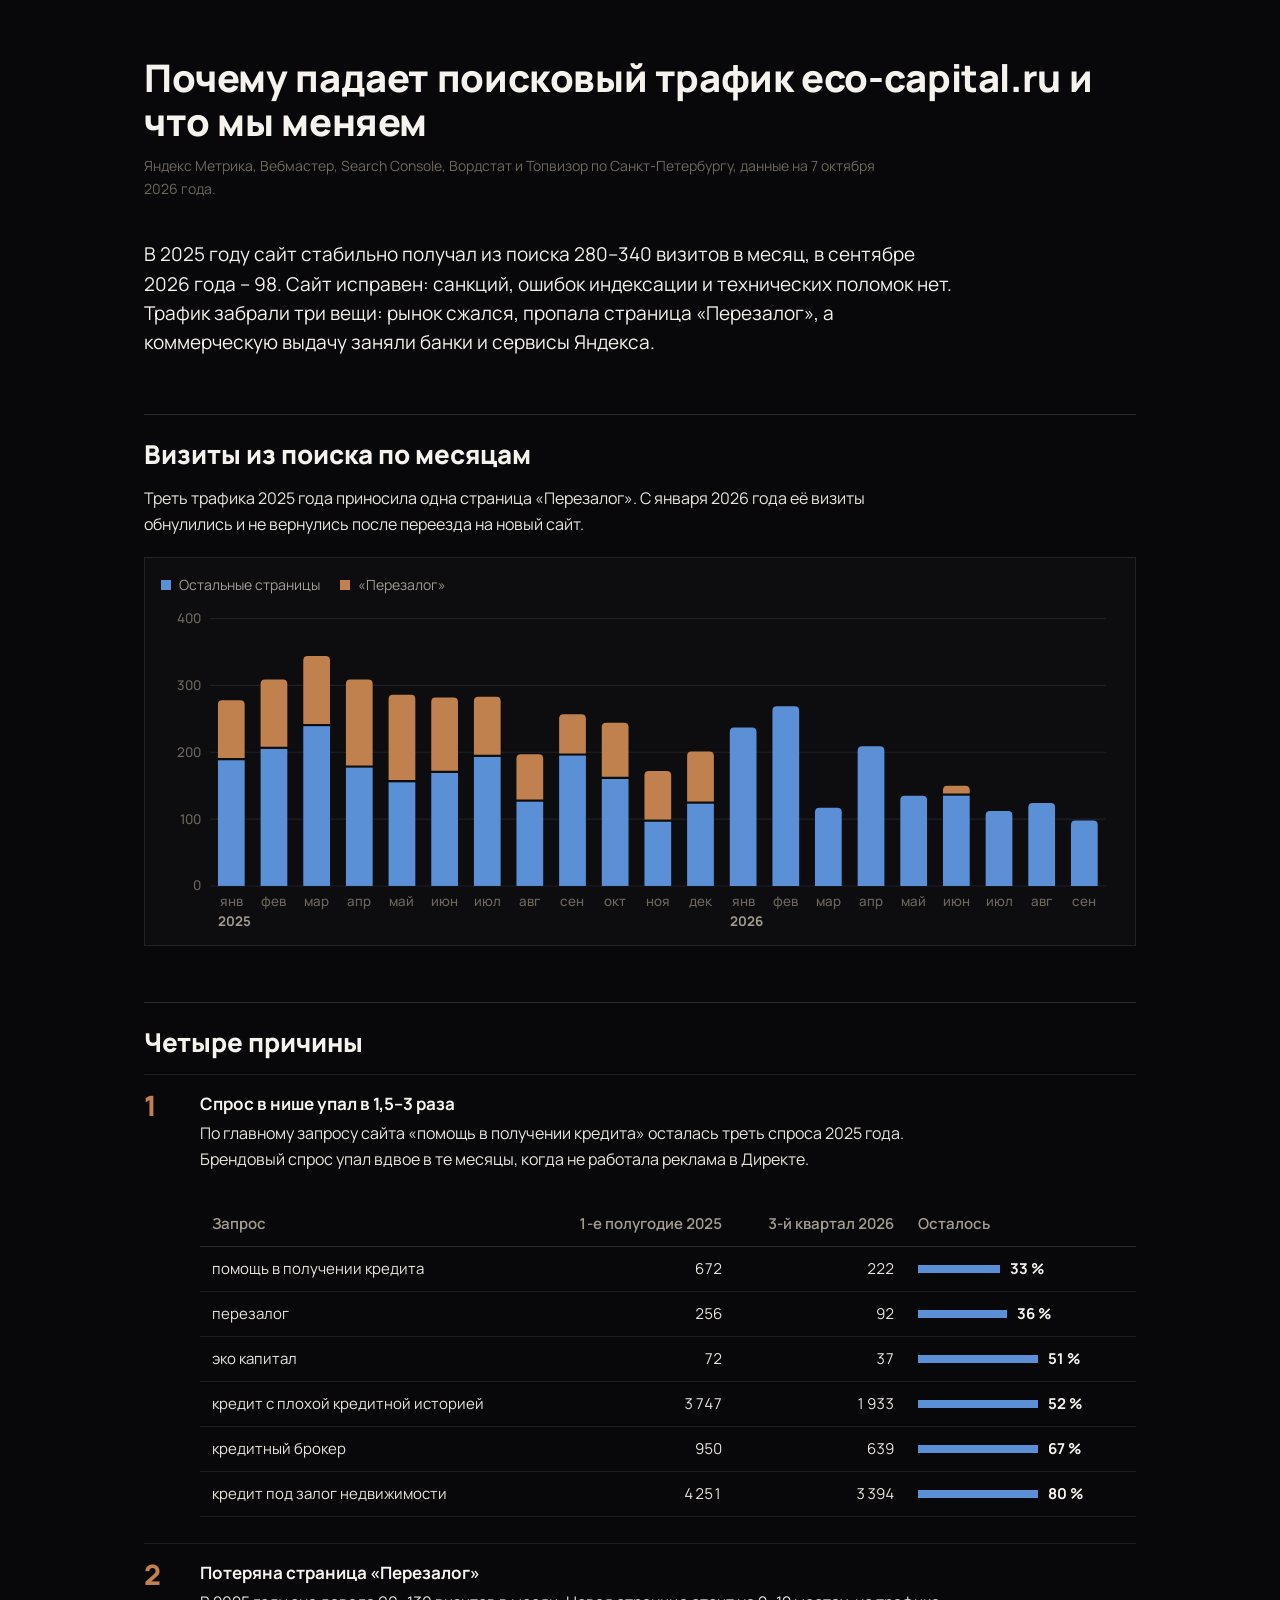
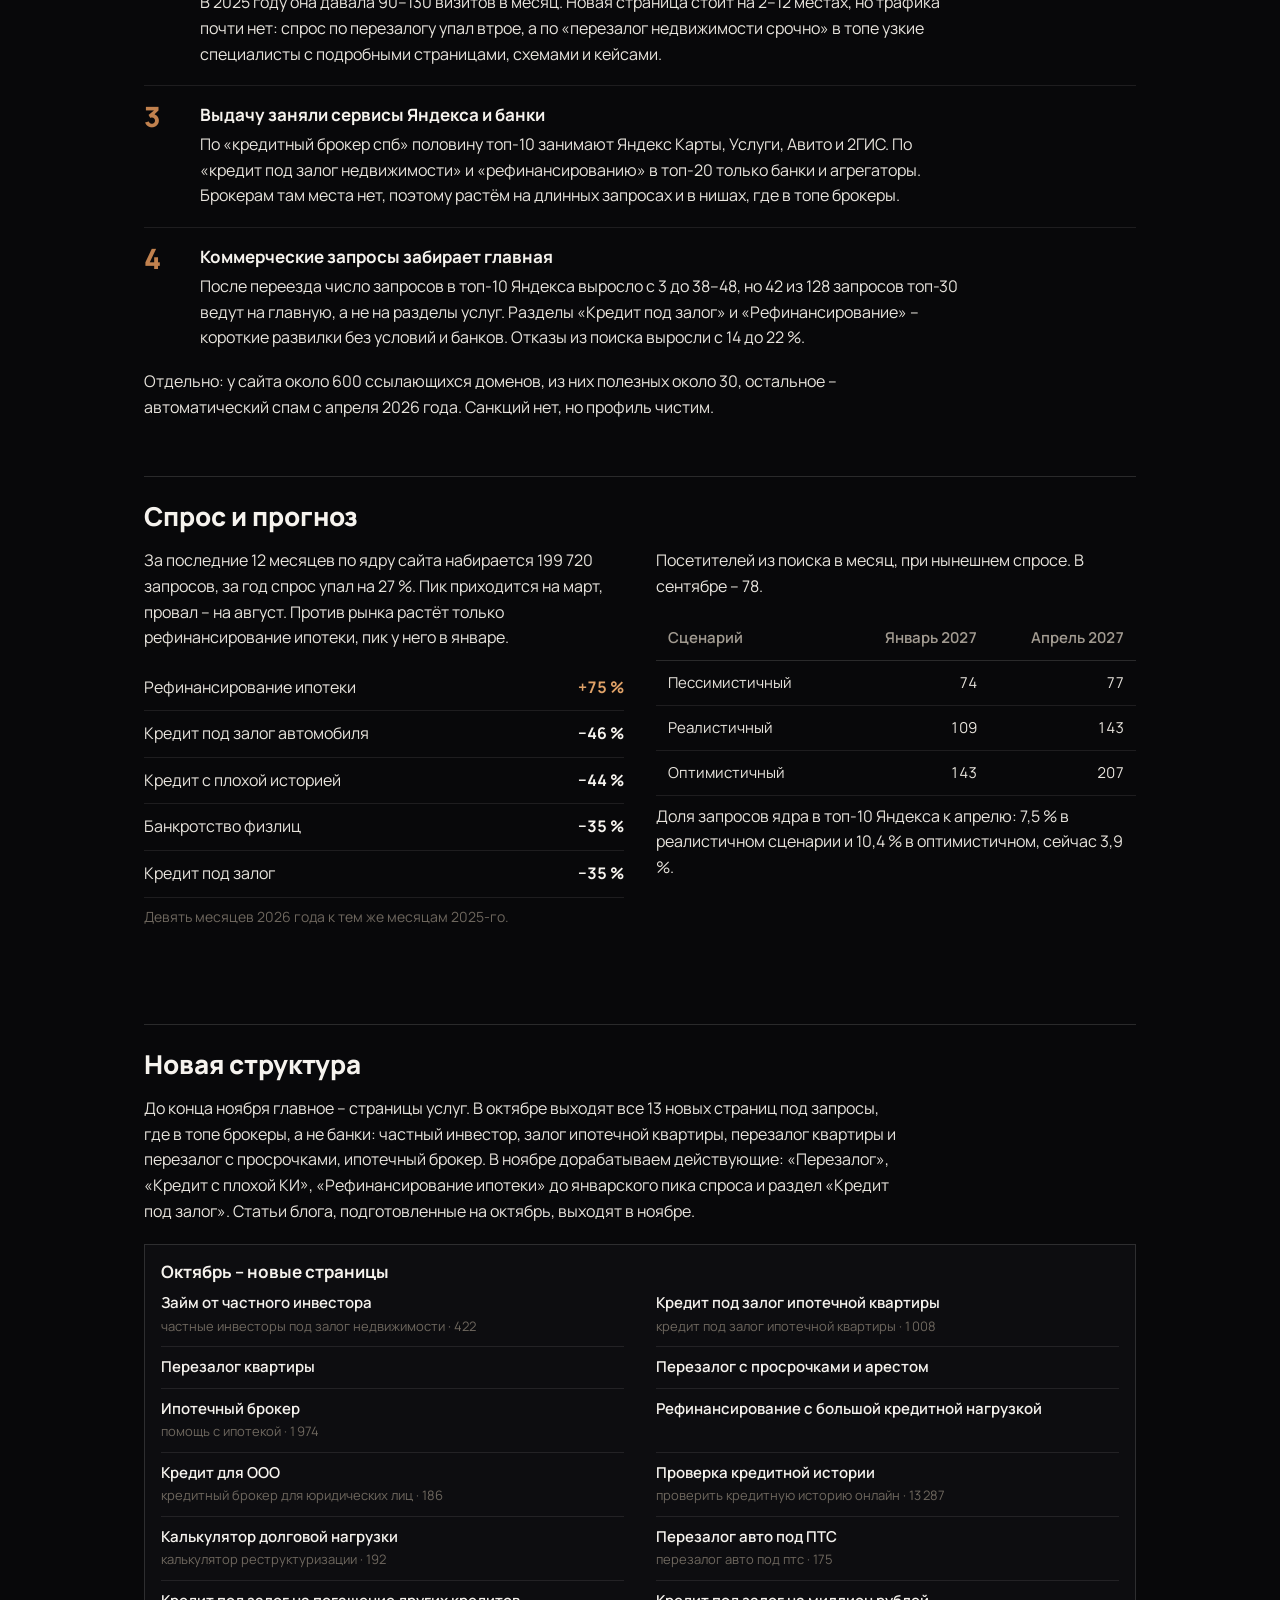
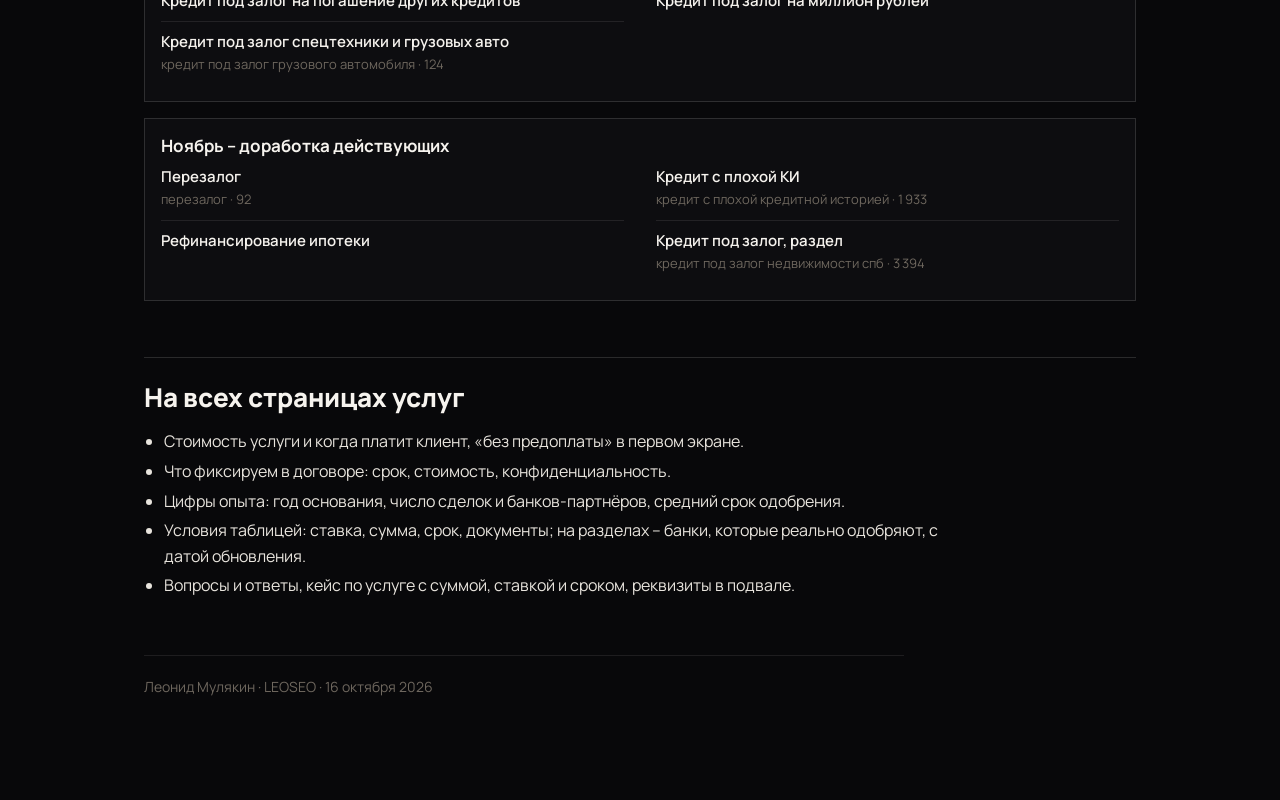
==== commit 68f3547e: "Демо: eco-capital/analitika-i-struktura" ====
--- a/eco-capital/analitika-i-struktura/index.html
+++ b/eco-capital/analitika-i-struktura/index.html
@@ -41,20 +41,18 @@
 .chg li{display:flex;justify-content:space-between;gap:16px;padding:10px 0;border-bottom:1px solid var(--line)}
 .chg li b{font-variant-numeric:tabular-nums}
 .chg li b.up{color:var(--cu2)}
-.plan{display:grid;grid-template-columns:repeat(2,1fr);gap:16px;margin:20px 0 8px}
+.plan{display:grid;gap:16px;margin:20px 0 8px}
 .mo{border:1px solid var(--line2);background:var(--s1);padding:16px}
-.mo ul{list-style:none;padding:0;margin:0}
-.mo li{padding:10px 0;border-top:1px solid var(--line);display:grid;grid-template-columns:1fr auto;gap:2px 10px;align-items:baseline}
-.mo li:first-child{border-top:0;padding-top:0}
+.mo ul{list-style:none;padding:0;margin:0;display:grid;grid-template-columns:1fr 1fr;column-gap:32px}
+.mo li{padding:10px 0;border-top:1px solid var(--line);display:grid;gap:2px}
+.mo li:nth-child(-n+2){border-top:0;padding-top:0}
 .mo .nm{color:var(--ink0);font-weight:600;font-size:15px;line-height:1.35}
-.mo .kind{font-size:12px;color:var(--ink2);white-space:nowrap}
-.mo .kind.new{color:var(--cu2)}
-.mo .q{grid-column:1/-1;font-size:13px;color:var(--ink3)}
+.mo .q{font-size:13px;color:var(--ink3)}
 ul.dots{padding-left:20px;margin:8px 0 14px;max-width:820px}
 ul.dots li{margin:4px 0}
 .foot{margin-top:56px;padding-top:20px;border-top:1px solid var(--line);color:var(--ink3);font-size:14px}
-@media (max-width:860px){.plan{grid-template-columns:1fr 1fr}.cols{grid-template-columns:1fr}}
-@media (max-width:560px){main{padding:32px 16px 56px}h1{font-size:28px}h2{font-size:22px}.plan{grid-template-columns:1fr}
+@media (max-width:860px){.cols{grid-template-columns:1fr}}
+@media (max-width:560px){main{padding:32px 16px 56px}h1{font-size:28px}h2{font-size:22px}.mo ul{grid-template-columns:1fr}.mo li:nth-child(2){border-top:1px solid var(--line);padding-top:10px}
 .t{font-size:13px}.t th,.t td{padding:8px 6px}.barcell{min-width:0}.bar{display:none}ol.why>li{padding-left:40px}}
 </style></head><body>
 <main>
@@ -182,9 +180,8 @@
 </div>
 
 <h2>Новая структура</h2>
-<p>С ноября главное – страницы услуг: 8 страниц и 4 статьи блога в месяц. В ноябре выходят новые страницы под запросы, где в топе брокеры, а не банки: частный инвестор, залог ипотечной квартиры, перезалог квартиры и перезалог с просрочками. В декабре и январе переписываем действующие страницы, начиная с «Перезалога» и раздела «Кредит под залог»; рефинансирование ипотеки выходит до январского пика спроса.</p>
-<div class="plan"><section class="mo"><h3>Ноябрь</h3><ul><li><span class="nm">Займ от частного инвестора</span><span class="kind new">новая</span><span class="q">частные инвесторы под залог недвижимости · 422</span></li><li><span class="nm">Кредит под залог ипотечной квартиры</span><span class="kind new">новая</span><span class="q">кредит под залог ипотечной квартиры · 1 008</span></li><li><span class="nm">Перезалог квартиры</span><span class="kind new">новая</span></li><li><span class="nm">Перезалог с просрочками и арестом</span><span class="kind new">новая</span></li><li><span class="nm">Ипотечный брокер</span><span class="kind new">новая</span><span class="q">помощь с ипотекой · 1 974</span></li><li><span class="nm">Рефинансирование с большой кредитной нагрузкой</span><span class="kind new">новая</span></li><li><span class="nm">Кредит для ООО</span><span class="kind new">новая</span><span class="q">кредитный брокер для юридических лиц · 186</span></li><li><span class="nm">Проверка кредитной истории</span><span class="kind new">новая</span><span class="q">проверить кредитную историю онлайн · 13 287</span></li></ul></section><section class="mo"><h3>Декабрь</h3><ul><li><span class="nm">Калькулятор долговой нагрузки</span><span class="kind new">новая</span><span class="q">калькулятор реструктуризации · 192</span></li><li><span class="nm">Перезалог</span><span class="kind rw">переписать</span><span class="q">перезалог · 92</span></li><li><span class="nm">Кредит с плохой КИ</span><span class="kind rw">переписать</span><span class="q">кредит с плохой кредитной историей · 1 933</span></li><li><span class="nm">Рефинансирование ипотеки</span><span class="kind rw">переписать</span></li><li><span class="nm">Кредит под залог, раздел</span><span class="kind rw">переписать</span><span class="q">кредит под залог недвижимости спб · 3 394</span></li><li><span class="nm">Рефинансирование микрозаймов</span><span class="kind rw">переписать</span><span class="q">рефинансирование микрозаймов с просрочками · 1 393</span></li><li><span class="nm">Займ под залог ПТС</span><span class="kind rw">переписать</span><span class="q">под залог автомобиля кредит · 16 828</span></li><li><span class="nm">Кредит под залог доли в квартире</span><span class="kind rw">переписать</span><span class="q">залог доли без согласия сособственников · 802</span></li></ul></section><section class="mo"><h3>Январь</h3><ul><li><span class="nm">Кредит под залог земельного участка</span><span class="kind rw">переписать</span></li><li><span class="nm">Кредит под залог дома</span><span class="kind rw">переписать</span></li><li><span class="nm">Кредит под залог комнаты</span><span class="kind rw">переписать</span></li><li><span class="nm">Ипотека на дом и строительство</span><span class="kind rw">переписать</span><span class="q">ипотека на строительство · 32 050</span></li><li><span class="nm">Кредит для ИП без залога</span><span class="kind rw">переписать</span><span class="q">кредит для ип без залога · 742</span></li><li><span class="nm">Кредит под залог квартиры</span><span class="kind rw">переписать</span></li><li><span class="nm">Кредит под залог коммерческой недвижимости</span><span class="kind rw">переписать</span></li><li><span class="nm">Рефинансирование, раздел</span><span class="kind rw">переписать</span></li></ul></section><section class="mo"><h3>Февраль</h3><ul><li><span class="nm">Перезалог авто под ПТС</span><span class="kind new">новая</span><span class="q">перезалог авто под птс · 175</span></li><li><span class="nm">Кредит под залог на погашение других кредитов</span><span class="kind new">новая</span></li><li><span class="nm">Кредит под залог на миллион рублей</span><span class="kind new">новая</span></li><li><span class="nm">Кредит под залог спецтехники и грузовых авто</span><span class="kind new">новая</span><span class="q">кредит под залог грузового автомобиля · 124</span></li><li><span class="nm">Кредит под залог с плохой историей</span><span class="kind rw">переписать</span></li></ul></section></div>
-<p><b>По решению:</b> срочный выкуп, банкротство физлиц, банкротство юрлиц.</p>
+<p>До конца ноября главное – страницы услуг. В октябре выходят все 13 новых страниц под запросы, где в топе брокеры, а не банки: частный инвестор, залог ипотечной квартиры, перезалог квартиры и перезалог с просрочками, ипотечный брокер. В ноябре дорабатываем действующие: «Перезалог», «Кредит с плохой КИ», «Рефинансирование ипотеки» до январского пика спроса и раздел «Кредит под залог». Статьи блога, подготовленные на октябрь, выходят в ноябре.</p>
+<div class="plan"><section class="mo"><h3>Октябрь – новые страницы</h3><ul><li><span class="nm">Займ от частного инвестора</span><span class="q">частные инвесторы под залог недвижимости · 422</span></li><li><span class="nm">Кредит под залог ипотечной квартиры</span><span class="q">кредит под залог ипотечной квартиры · 1 008</span></li><li><span class="nm">Перезалог квартиры</span></li><li><span class="nm">Перезалог с просрочками и арестом</span></li><li><span class="nm">Ипотечный брокер</span><span class="q">помощь с ипотекой · 1 974</span></li><li><span class="nm">Рефинансирование с большой кредитной нагрузкой</span></li><li><span class="nm">Кредит для ООО</span><span class="q">кредитный брокер для юридических лиц · 186</span></li><li><span class="nm">Проверка кредитной истории</span><span class="q">проверить кредитную историю онлайн · 13 287</span></li><li><span class="nm">Калькулятор долговой нагрузки</span><span class="q">калькулятор реструктуризации · 192</span></li><li><span class="nm">Перезалог авто под ПТС</span><span class="q">перезалог авто под птс · 175</span></li><li><span class="nm">Кредит под залог на погашение других кредитов</span></li><li><span class="nm">Кредит под залог на миллион рублей</span></li><li><span class="nm">Кредит под залог спецтехники и грузовых авто</span><span class="q">кредит под залог грузового автомобиля · 124</span></li></ul></section><section class="mo"><h3>Ноябрь – доработка действующих</h3><ul><li><span class="nm">Перезалог</span><span class="q">перезалог · 92</span></li><li><span class="nm">Кредит с плохой КИ</span><span class="q">кредит с плохой кредитной историей · 1 933</span></li><li><span class="nm">Рефинансирование ипотеки</span></li><li><span class="nm">Кредит под залог, раздел</span><span class="q">кредит под залог недвижимости спб · 3 394</span></li></ul></section></div>
 
 <h2>На всех страницах услуг</h2>
 <ul class="dots">
@@ -194,7 +191,6 @@
 <li>Условия таблицей: ставка, сумма, срок, документы; на разделах – банки, которые реально одобряют, с датой обновления.</li>
 <li>Вопросы и ответы, кейс по услуге с суммой, ставкой и сроком, реквизиты в подвале.</li>
 </ul>
-<p>Вне сайта. По брокерским запросам половину выдачи занимают Карты, Услуги и Авито. Карточка в Яндекс Картах сильная: 5,0 и 148 оценок, на отзывы отвечаем. Что улучшить: вместо одинаковых «1 000 ₽» у всех услуг поставить настоящие цены «от», добавить услуги под новые страницы, обновить данные в 2ГИС (там отмечено, что компания давно их не обновляла) и решить вопрос с рекламой конкурентов, которую Яндекс показывает в нашей карточке.</p>
 
 <p class="foot">Леонид Мулякин · LEOSEO · 16 октября 2026</p>
 </main>
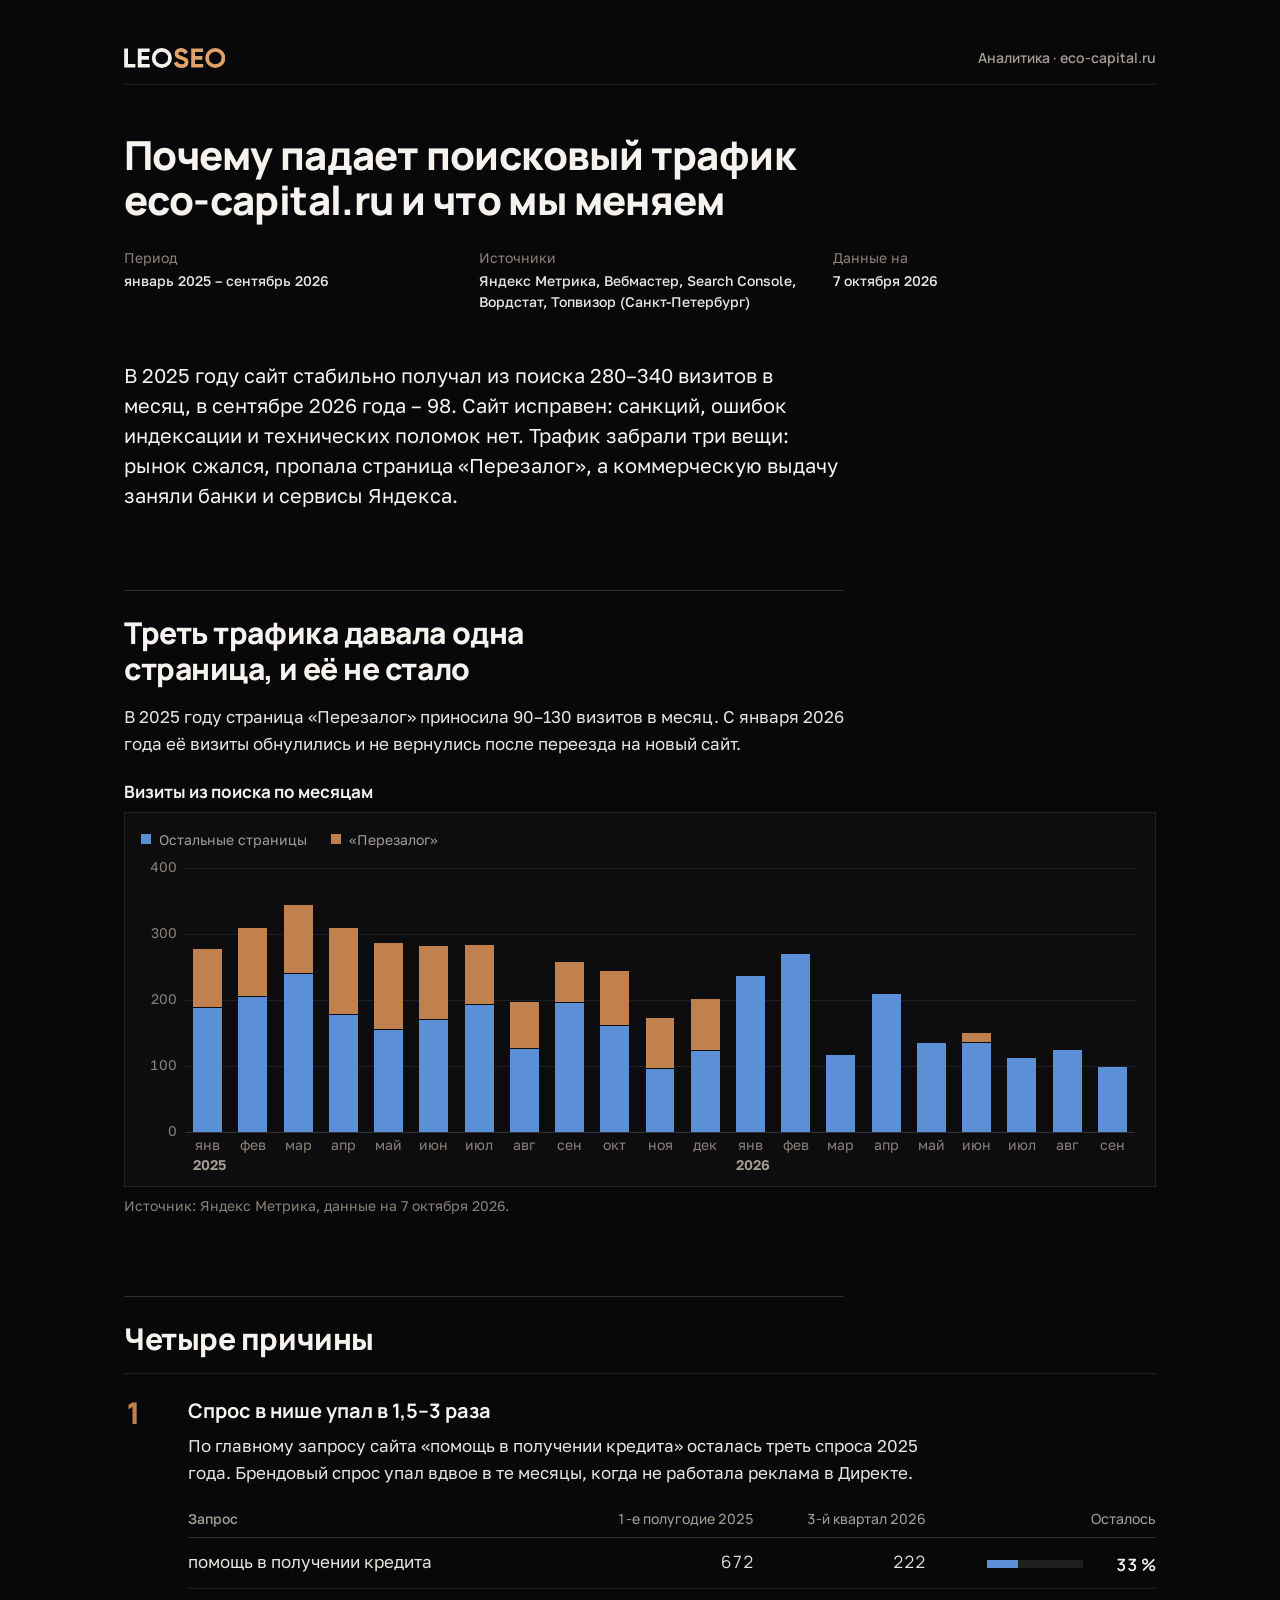
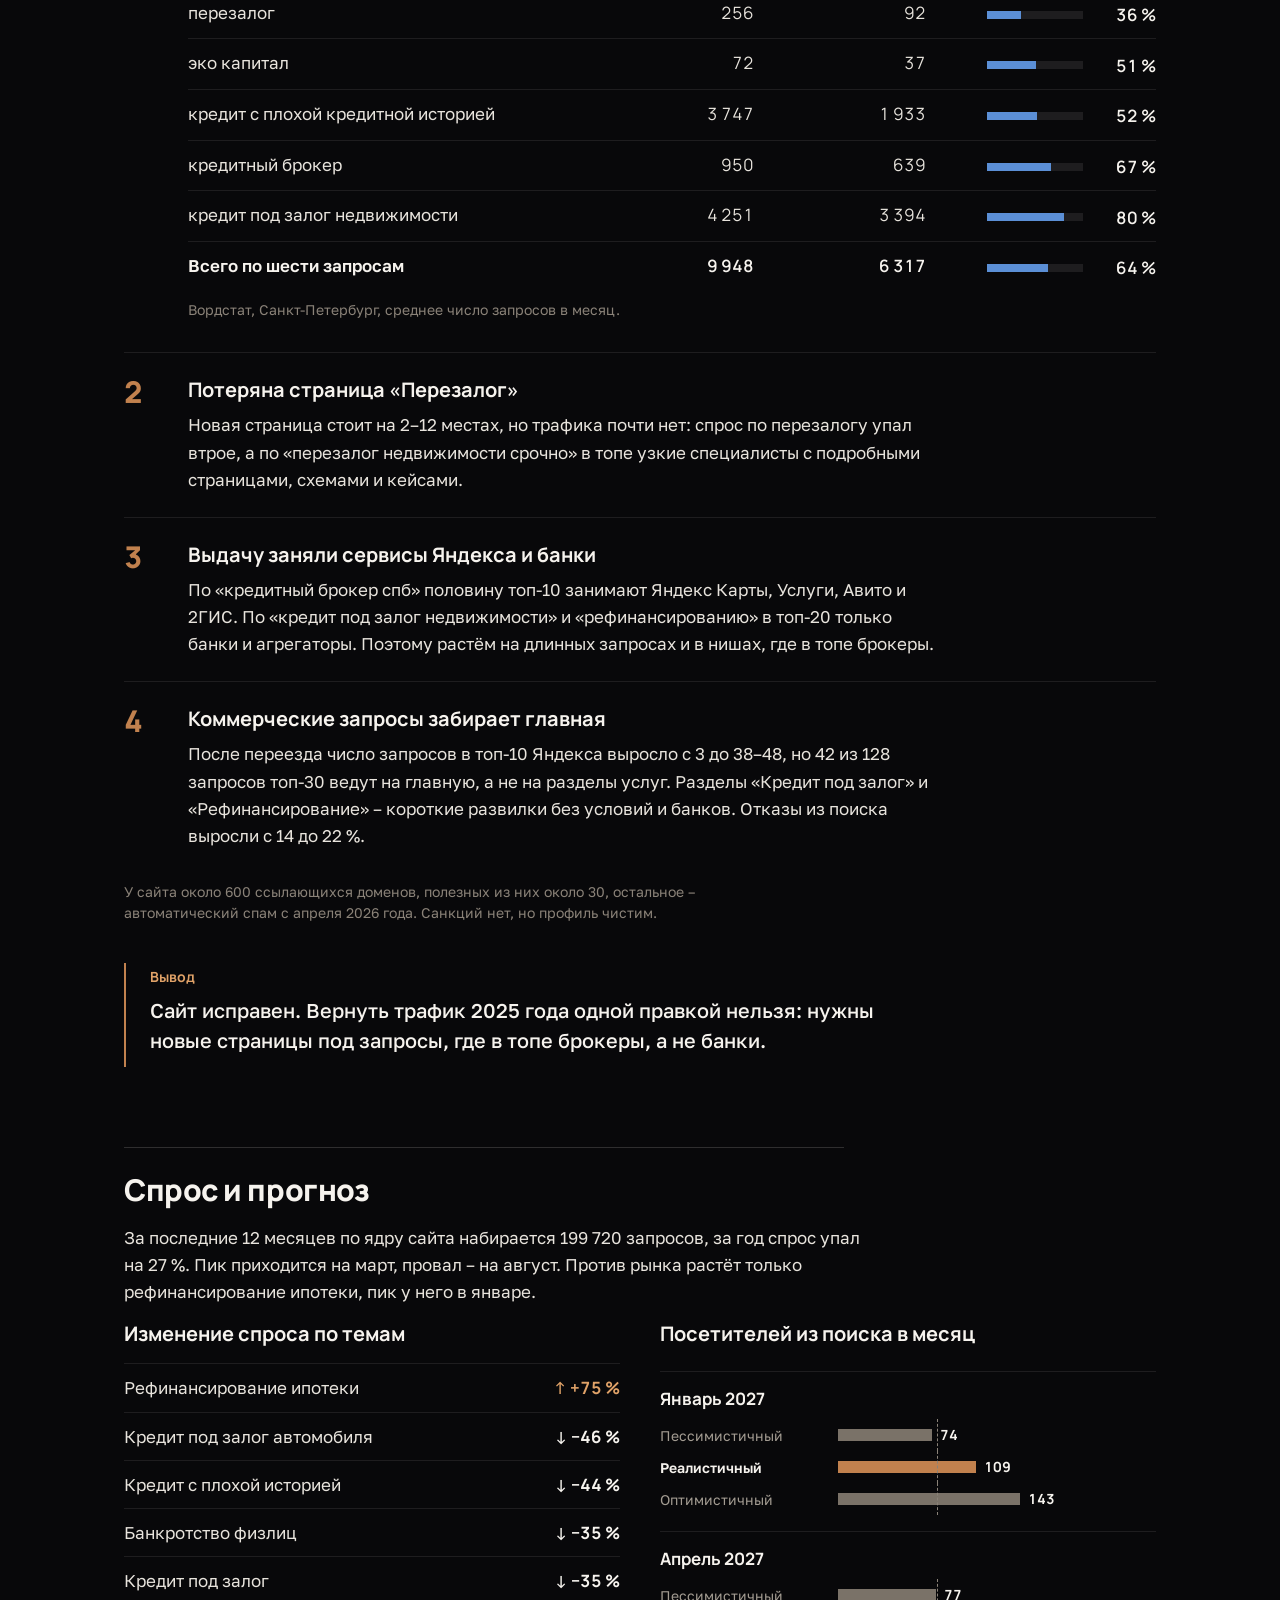
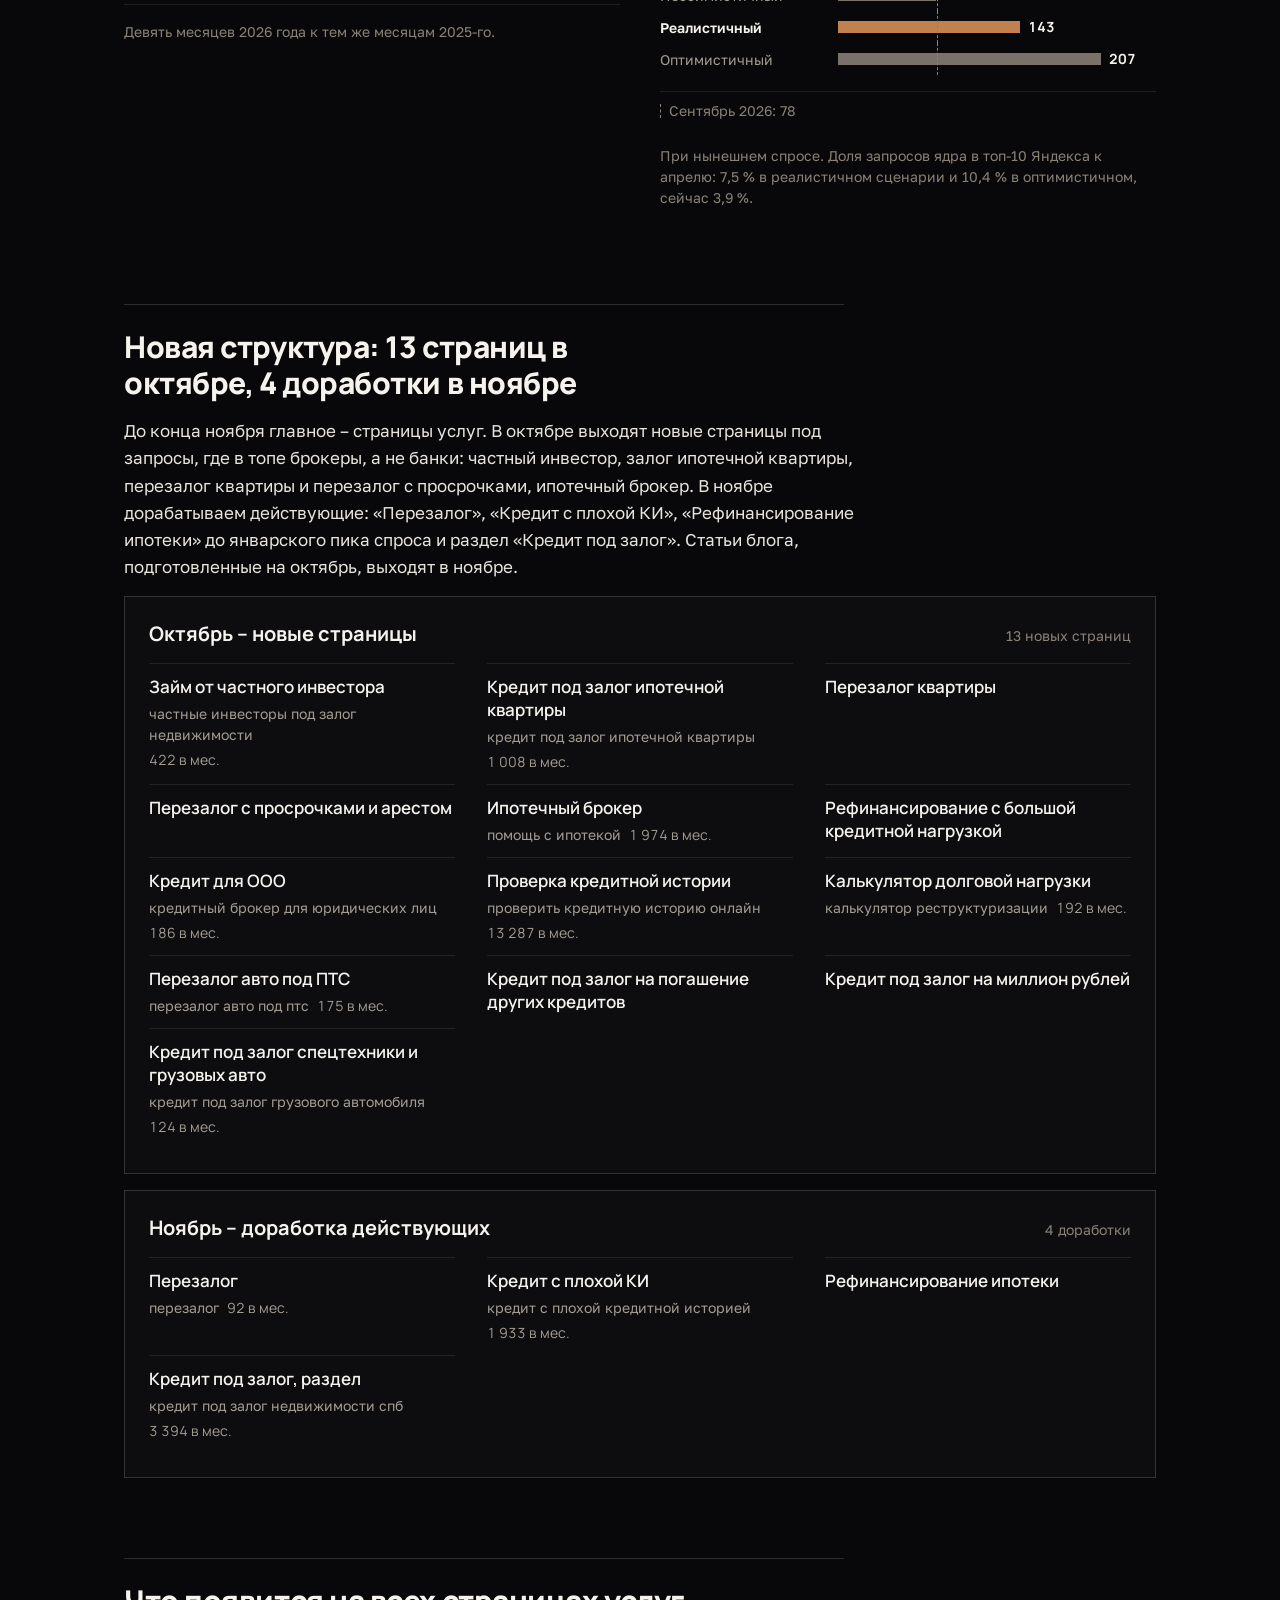
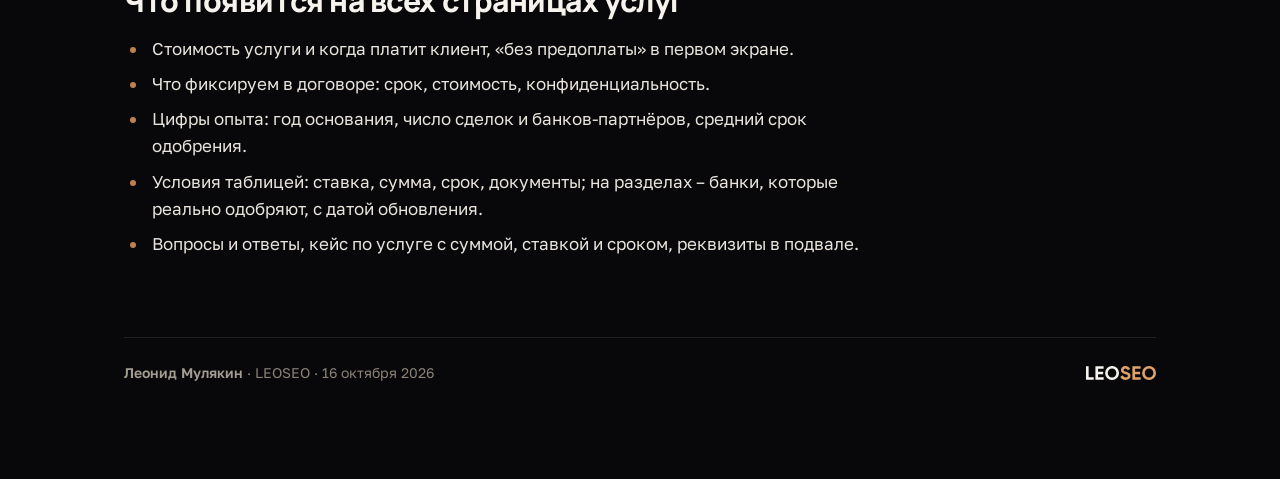
==== commit 01611979: "Демо: eco-capital/analitika-i-struktura" ====
--- a/eco-capital/analitika-i-struktura/index.html
+++ b/eco-capital/analitika-i-struktura/index.html
@@ -1,190 +1,392 @@
 <!doctype html><html lang="ru"><head>
-<meta name="robots" content="noindex, nofollow"><meta charset="utf-8"><meta name="viewport" content="width=device-width, initial-scale=1"><title>eco-capital.ru – трафик, спрос и структура</title><link rel="preconnect" href="https://fonts.googleapis.com"><link rel="preconnect" href="https://fonts.gstatic.com" crossorigin><link href="https://fonts.googleapis.com/css2?family=Manrope:wght@400;500;600;700;800&display=swap" rel="stylesheet"><style>
-:root{--bg:#08080a;--s1:#0d0d10;--s2:#131318;--ink0:#f6f3ee;--ink1:#e8e4dd;--ink2:#a39c92;--ink3:#6e675e;
---line:rgba(246,243,238,.09);--line2:rgba(246,243,238,.14);--cu:#c1814e;--cu2:#e0a268;--blue:#5b8fd6;
---sans:'Manrope',-apple-system,'Segoe UI',Roboto,Arial,sans-serif;color-scheme:dark}
-*{box-sizing:border-box}
-body{margin:0;background:var(--bg);color:var(--ink1);font:400 16px/1.6 var(--sans)}
-main{max-width:1040px;margin:0 auto;padding:56px 24px 88px}
-h1{font:800 38px/1.15 var(--sans);color:var(--ink0);margin:0 0 12px;letter-spacing:-.01em}
-.src{color:var(--ink3);font-size:14px;margin:0 0 40px}
-h2{font:800 26px/1.2 var(--sans);color:var(--ink0);margin:56px 0 16px;padding-top:24px;border-top:1px solid var(--line2)}
-h3{font:700 17px/1.3 var(--sans);color:var(--ink0);margin:0 0 10px}
-p{margin:0 0 14px;max-width:760px}
-b,strong{color:var(--ink0);font-weight:700}
-.lead{font-size:19px;line-height:1.55;color:var(--ink0);max-width:820px}
-.fig{margin:20px 0 8px;border:1px solid var(--line);background:var(--s1);padding:16px 16px 8px;position:relative}
-.ch{width:100%;height:auto;display:block}
-.ch .gr{stroke:#1f1f26;stroke-width:1}
-.ch .ax{fill:var(--ink3);font:500 12px var(--sans)}
-.ch .yr{fill:var(--ink2);font-weight:700}
-.ch .hit{fill:transparent;cursor:default}
-.ch .hit:hover{fill:rgba(246,243,238,.04)}
-.legend{display:flex;gap:20px;flex-wrap:wrap;font-size:14px;color:var(--ink2);margin:0 0 6px}
-.legend i{display:inline-block;width:10px;height:10px;margin-right:8px;vertical-align:0}
-.tip{position:absolute;pointer-events:none;background:var(--s2);border:1px solid var(--line2);color:var(--ink0);font-size:13px;padding:6px 10px;white-space:nowrap;display:none}
-ol.why{list-style:none;padding:0;margin:8px 0 0;counter-reset:w}
-ol.why>li{counter-increment:w;position:relative;padding:18px 0 18px 56px;border-top:1px solid var(--line)}
-ol.why>li::before{content:counter(w);position:absolute;left:0;top:16px;font:800 28px/1 var(--sans);color:var(--cu)}
-ol.why>li h3{margin-bottom:6px}
-ol.why>li p:last-child{margin-bottom:0}
-.t{width:100%;border-collapse:collapse;margin:16px 0 8px;font-size:15px}
-.t th{text-align:left;font-weight:600;color:var(--ink2);padding:10px 12px;border-bottom:1px solid var(--line2)}
-.t td{padding:10px 12px;border-bottom:1px solid var(--line)}
-.t .num{text-align:right;font-variant-numeric:tabular-nums}
-.t td.num{white-space:nowrap}
-.tw{overflow-x:auto}
-.barcell{min-width:200px}
-.bar{display:inline-block;height:8px;width:calc(var(--w) * 1.2);max-width:120px;background:var(--blue);margin-right:10px;vertical-align:1px}
-.cols{display:grid;grid-template-columns:1fr 1fr;gap:32px}
-.chg{list-style:none;padding:0;margin:0}
-.chg li{display:flex;justify-content:space-between;gap:16px;padding:10px 0;border-bottom:1px solid var(--line)}
-.chg li b{font-variant-numeric:tabular-nums}
-.chg li b.up{color:var(--cu2)}
-.plan{display:grid;gap:16px;margin:20px 0 8px}
-.mo{border:1px solid var(--line2);background:var(--s1);padding:16px}
-.mo ul{list-style:none;padding:0;margin:0;display:grid;grid-template-columns:1fr 1fr;column-gap:32px}
-.mo li{padding:10px 0;border-top:1px solid var(--line);display:grid;gap:2px}
-.mo li:nth-child(-n+2){border-top:0;padding-top:0}
-.mo .nm{color:var(--ink0);font-weight:600;font-size:15px;line-height:1.35}
-.mo .q{font-size:13px;color:var(--ink3)}
-ul.dots{padding-left:20px;margin:8px 0 14px;max-width:820px}
-ul.dots li{margin:4px 0}
-.foot{margin-top:56px;padding-top:20px;border-top:1px solid var(--line);color:var(--ink3);font-size:14px}
-@media (max-width:860px){.cols{grid-template-columns:1fr}}
-@media (max-width:560px){main{padding:32px 16px 56px}h1{font-size:28px}h2{font-size:22px}.mo ul{grid-template-columns:1fr}.mo li:nth-child(2){border-top:1px solid var(--line);padding-top:10px}
-.t{font-size:13px}.t th,.t td{padding:8px 6px}.barcell{min-width:0}.bar{display:none}ol.why>li{padding-left:40px}}
+<meta name="robots" content="noindex, nofollow"><meta charset="utf-8"><meta name="viewport" content="width=device-width, initial-scale=1"><title>eco-capital.ru – трафик, спрос и структура · LEOSEO</title><link rel="preconnect" href="https://fonts.googleapis.com"><link rel="preconnect" href="https://fonts.gstatic.com" crossorigin><style>/* tokens/fonts.css */
+/* Google Fonts (OFL, web licence). Manrope — display + figures; Golos Text — running text. Both have full Cyrillic. */
+@import url('https://fonts.googleapis.com/css2?family=Golos+Text:wght@400;500;600&family=Manrope:wght@500;600;700;800&display=swap');
+
+/* tokens/colors.css */
+/* LEOSEO — colour tokens. Dark is the default (:root); light is for print/PDF.
+   Both themes share one set of semantic names. Contrast notes are against --bg. */
+
+:root{
+  /* raw — ink (dark theme) */
+  --n-bg:#08080a;--n-s1:#0d0d10;--n-s2:#131318;--n-grid:#1f1f26;
+  --ink-0:#f6f3ee;--ink-1:#e8e4dd;--ink-2:#a39c92;--ink-3:#8a8278;--ink-4:#6e675e;
+  /* raw — paper (light theme) */
+  --p-bg:#ffffff;--p-s1:#f7f5f1;--p-s2:#efece6;--p-grid:#e7e3dc;
+  --pk-0:#14161a;--pk-1:#2b2824;--pk-2:#544e46;--pk-3:#6e675e;
+  /* raw — copper */
+  --cu-300:#e0a268;--cu-500:#c1814e;--cu-600:#b06f3c;--cu-700:#985e30;
+  /* raw — blue (data) */
+  --blue-500:#5b8fd6;--blue-700:#3d6fb8;
+  /* raw — sand (third data series) */
+  --sand-500:#7a7268;--sand-600:#8a8278;
+}
+
+:root{
+  color-scheme:dark;
+  --bg:var(--n-bg);              /* page */
+  --surface-1:var(--n-s1);       /* figures, plan cards */
+  --surface-2:var(--n-s2);       /* tooltip, hover */
+  --text-strong:var(--ink-0);    /* headings, lead, key numbers — 18.6:1 */
+  --text-body:var(--ink-1);      /* running text — 15.9:1 */
+  --text-muted:var(--ink-2);     /* table heads, legend — 7.4:1 */
+  --text-faint:var(--ink-3);     /* source, captions — 5.3:1 */
+  --line:rgba(246,243,238,.09);  /* row dividers */
+  --line-strong:rgba(246,243,238,.16); /* H2 rule, frames */
+  --grid:var(--n-grid);          /* chart gridlines — barely visible */
+  --accent:var(--cu-500);        /* copper: one accent per screen — 6.2:1 */
+  --accent-text:var(--cu-300);   /* copper as text/link — 8.9:1 */
+  --accent-line:var(--cu-500);
+  --data-1:var(--blue-500);      /* main series — 6.1:1 */
+  --data-2:var(--cu-500);        /* highlighted series — 6.2:1 */
+  --data-3:var(--sand-500);      /* context series — 4.1:1 */
+  --up:var(--cu-300);            /* growth: always with ↑ and + */
+  --down:var(--ink-0);           /* decline: always with ↓ and − */
+  --focus:var(--cu-300);
+  --hover:rgba(246,243,238,.04);
+}
+
+[data-theme="dark"]{
+  color-scheme:dark;
+  --bg:var(--n-bg);--surface-1:var(--n-s1);--surface-2:var(--n-s2);
+  --text-strong:var(--ink-0);--text-body:var(--ink-1);--text-muted:var(--ink-2);--text-faint:var(--ink-3);
+  --line:rgba(246,243,238,.09);--line-strong:rgba(246,243,238,.16);--grid:var(--n-grid);
+  --accent:var(--cu-500);--accent-text:var(--cu-300);--accent-line:var(--cu-500);
+  --data-1:var(--blue-500);--data-2:var(--cu-500);--data-3:var(--sand-500);
+  --up:var(--cu-300);--down:var(--ink-0);--focus:var(--cu-300);--hover:rgba(246,243,238,.04);
+}
+
+[data-theme="light"]{
+  color-scheme:light;
+  --bg:var(--p-bg);              /* white paper */
+  --surface-1:var(--p-s1);
+  --surface-2:var(--p-s2);
+  --text-strong:var(--pk-0);     /* 17.8:1 */
+  --text-body:var(--pk-1);       /* 14.6:1 */
+  --text-muted:var(--pk-2);      /* 8.2:1 */
+  --text-faint:var(--pk-3);      /* 5.6:1 */
+  --line:rgba(20,22,26,.12);
+  --line-strong:rgba(20,22,26,.24);
+  --grid:var(--p-grid);
+  --accent:var(--cu-600);        /* 4.0:1 graphics */
+  --accent-text:var(--cu-700);   /* 5.0:1 text */
+  --accent-line:var(--cu-600);
+  --data-1:var(--blue-700);      /* 5.0:1 */
+  --data-2:var(--cu-600);        /* 4.0:1 */
+  --data-3:var(--sand-600);      /* 3.8:1 */
+  --up:var(--cu-700);
+  --down:var(--pk-0);
+  --focus:var(--cu-700);
+  --hover:rgba(20,22,26,.04);
+}
+
+@media print{
+  :root,[data-theme="dark"]{
+    color-scheme:light;
+    --bg:var(--p-bg);--surface-1:var(--p-s1);--surface-2:var(--p-s2);
+    --text-strong:var(--pk-0);--text-body:var(--pk-1);--text-muted:var(--pk-2);--text-faint:var(--pk-3);
+    --line:rgba(20,22,26,.12);--line-strong:rgba(20,22,26,.24);--grid:var(--p-grid);
+    --accent:var(--cu-600);--accent-text:var(--cu-700);--accent-line:var(--cu-600);
+    --data-1:var(--blue-700);--data-2:var(--cu-600);--data-3:var(--sand-600);
+    --up:var(--cu-700);--down:var(--pk-0);--focus:var(--cu-700);--hover:transparent;
+  }
+}
+
+/* tokens/typography.css */
+/* Six-step scale. Body 17 px desktop / 16 px phone and print. */
+:root{
+  --font-display:'Manrope',-apple-system,'Segoe UI',Arial,sans-serif;
+  --font-text:'Golos Text','Manrope',-apple-system,'Segoe UI',Arial,sans-serif;
+  --font-num:'Manrope',-apple-system,'Segoe UI',Arial,sans-serif; /* always with tabular-nums */
+
+  --fs-1:14px;  /* source, caption, table head, legend, axis */
+  --fs-2:17px;  /* body, table cells */
+  --fs-3:20px;  /* lead, H3 */
+  --fs-4:24px;  /* callout, accent numbers */
+  --fs-5:30px;  /* H2 */
+  --fs-6:40px;  /* H1 */
+
+  --fw-text:400;
+  --fw-medium:500;
+  --fw-semibold:600;
+  --fw-bold:700;
+  --fw-display:800;
+
+  --lh-text:1.6;
+  --lh-lead:1.5;
+  --lh-h3:1.3;
+  --lh-h2:1.2;
+  --lh-h1:1.12;
+  --ls-display:-.015em;
+
+  --measure:68ch;       /* running text ≈ 65–72 chars of Golos */
+  --measure-lead:36em;  /* lead at 20 px ≈ 60–65 chars */
+
+  /* semantic */
+  --text-h1:var(--fw-display) var(--fs-6)/var(--lh-h1) var(--font-display);
+  --text-h2:var(--fw-display) var(--fs-5)/var(--lh-h2) var(--font-display);
+  --text-h3:var(--fw-bold) var(--fs-3)/var(--lh-h3) var(--font-display);
+  --text-lead:var(--fw-text) var(--fs-3)/var(--lh-lead) var(--font-text);
+  --text-body-font:var(--fw-text) var(--fs-2)/var(--lh-text) var(--font-text);
+  --text-small:var(--fw-text) var(--fs-1)/1.5 var(--font-text);
+}
+@media (max-width:600px){
+  :root{--fs-2:16px;--fs-3:18px;--fs-4:20px;--fs-5:24px;--fs-6:30px}
+}
+@media print{
+  :root{--fs-1:12px;--fs-2:15px;--fs-3:17px;--fs-4:20px;--fs-5:24px;--fs-6:32px}
+}
+
+/* tokens/spacing.css */
+/* 8 px step. --sp-h (4 px) only inside dense rows. */
+:root{
+  --sp-h:4px;
+  --sp-1:8px;--sp-2:16px;--sp-3:24px;--sp-4:32px;--sp-5:40px;--sp-6:48px;--sp-7:64px;--sp-8:80px;--sp-9:96px;
+
+  --content-max:1080px;   /* page column */
+  --page-pad:24px;        /* side padding */
+  --hit:44px;             /* min tap target */
+
+  --radius:0;             /* straight corners; 2 px max for tiny marks, never above 4 */
+  --border:1px;           /* thin lines instead of shadows */
+  --rule-accent:2px;      /* «Вывод» left rule */
+
+  /* semantic */
+  --space-section:var(--sp-8);  /* above H2 */
+  --space-block:var(--sp-3);    /* between figure/table and text */
+  --space-para:var(--sp-2);
+}
+@media (max-width:600px){
+  :root{--page-pad:16px;--space-section:var(--sp-7)}
+}
+
+/* tokens/base.css */
+/* Element defaults for report pages + print geometry. */
+*,*::before,*::after{box-sizing:border-box}
+html{-webkit-text-size-adjust:100%}
+body{margin:0;background:var(--bg);color:var(--text-body);font:var(--text-body-font);font-feature-settings:"kern"}
+a{color:var(--accent-text);text-decoration:underline;text-decoration-thickness:1px;text-underline-offset:3px}
+a:hover{color:var(--text-strong)}
+:focus-visible{outline:2px solid var(--focus);outline-offset:2px}
+b,strong{color:var(--text-strong);font-weight:var(--fw-semibold)}
+::selection{background:var(--accent);color:var(--n-bg)}
+
+.ls-screen-only{}
+.ls-print-only{display:none}
+.ls-break-before{}
+.ls-avoid-break{break-inside:avoid}
+
+@page{size:A4;margin:18mm 16mm 18mm 16mm}
+@media print{
+  body{background:#fff;-webkit-print-color-adjust:exact;print-color-adjust:exact}
+  .ls-screen-only{display:none!important}
+  .ls-print-only{display:block}
+  .ls-break-before{break-before:page}
+}
+
+/* components/components.css */
+/* Component classes (ls-*). Used by the React components in Claude Design; usable in plain HTML too. */
+
+/* page */
+.ls-page{background:var(--bg);color:var(--text-body);font:var(--text-body-font);min-height:100%}
+.ls-page__inner{max-width:var(--content-max);margin:0 auto;padding:var(--sp-6) var(--page-pad) var(--sp-9)}
+
+/* logo — url resolved relative to this file */
+.ls-logo{display:inline-block;aspect-ratio:201/40;background:url(leoseo-logo-light.svg) left center/contain no-repeat;flex:none}
+[data-theme="light"] .ls-logo{background-image:url(leoseo-logo-dark.svg)}
+[data-theme="light"] [data-theme="dark"] .ls-logo{background-image:url(leoseo-logo-light.svg)}
+@media print{.ls-logo,[data-theme] .ls-logo{background-image:url(leoseo-logo-dark.svg)!important}}
+
+/* report header */
+.ls-head{margin:0 0 var(--sp-6)}
+.ls-head__bar{display:flex;align-items:center;justify-content:space-between;gap:var(--sp-2);flex-wrap:wrap;padding-bottom:var(--sp-2);border-bottom:var(--border) solid var(--line)}
+.ls-head__client{font:var(--fw-semibold) var(--fs-1)/1.4 var(--font-display);color:var(--text-muted)}
+.ls-h1{font:var(--text-h1);letter-spacing:var(--ls-display);color:var(--text-strong);margin:var(--sp-6) 0 var(--sp-3);max-width:22em;text-wrap:balance}
+.ls-head__meta{display:grid;grid-template-columns:repeat(auto-fit,minmax(200px,1fr));gap:var(--sp-2) var(--sp-4);margin:0}
+.ls-head__meta div{min-width:0}
+.ls-head__meta dt{font:var(--text-small);color:var(--text-faint);margin:0 0 2px}
+.ls-head__meta dd{font:var(--fw-medium) var(--fs-1)/1.5 var(--font-text);color:var(--text-body);margin:0}
+
+/* headings & text */
+.ls-h2{font:var(--text-h2);letter-spacing:var(--ls-display);color:var(--text-strong);margin:var(--space-section) 0 var(--sp-2);padding-top:var(--sp-3);border-top:var(--border) solid var(--line-strong);max-width:24em;text-wrap:balance;break-after:avoid}
+.ls-h2:first-child{margin-top:0}
+.ls-h3{font:var(--text-h3);color:var(--text-strong);margin:var(--sp-4) 0 var(--sp-1);max-width:30em;text-wrap:balance;break-after:avoid}
+.ls-h3:first-child{margin-top:0}
+.ls-lead{font:var(--text-lead);color:var(--text-strong);max-width:var(--measure-lead);margin:0 0 var(--sp-3);text-wrap:pretty}
+.ls-p{max-width:var(--measure);margin:0 0 var(--space-para);text-wrap:pretty}
+.ls-p:last-child{margin-bottom:0}
+.ls-bullets{max-width:var(--measure);margin:0 0 var(--space-para);padding-left:var(--sp-3)}
+.ls-bullets li{margin:0 0 var(--sp-1);padding-left:var(--sp-h)}
+.ls-bullets li::marker{color:var(--accent)}
+.ls-note{font:var(--text-small);color:var(--text-faint);max-width:var(--measure);margin:var(--sp-1) 0 var(--sp-2)}
+.ls-note b{color:var(--text-muted);font-weight:var(--fw-semibold)}
+
+/* callout quote */
+.ls-quote{margin:var(--sp-5) 0;padding:var(--sp-3) 0;border-top:var(--border) solid var(--line-strong);border-bottom:var(--border) solid var(--line-strong);max-width:46em;break-inside:avoid}
+.ls-quote p{font:var(--fw-semibold) var(--fs-4)/1.4 var(--font-display);color:var(--text-strong);margin:0;text-wrap:pretty}
+.ls-quote footer{font:var(--text-small);color:var(--text-faint);margin-top:var(--sp-2)}
+
+/* conclusion */
+.ls-conc{margin:var(--sp-5) 0;padding:var(--sp-h) 0 var(--sp-h) var(--sp-3);border-left:var(--rule-accent) solid var(--accent-line);max-width:calc(var(--measure) + var(--sp-3));break-inside:avoid}
+.ls-conc__t{font:var(--fw-bold) var(--fs-1)/1.4 var(--font-display);color:var(--accent-text);margin:0 0 var(--sp-1)}
+.ls-conc__b{font:var(--fw-medium) var(--fs-3)/1.5 var(--font-text);color:var(--text-strong);margin:0}
+.ls-conc__b p{margin:0 0 var(--sp-1)}
+
+/* figure */
+.ls-fig{margin:var(--space-block) 0;break-inside:avoid}
+.ls-fig__frame{position:relative;border:var(--border) solid var(--line);background:var(--surface-1);padding:var(--sp-2) var(--sp-2) var(--sp-1)}
+.ls-fig__title{font:var(--fw-bold) var(--fs-2)/1.35 var(--font-display);color:var(--text-strong);margin:0 0 var(--sp-1)}
+.ls-fig__cap{font:var(--text-small);color:var(--text-faint);margin:var(--sp-1) 0 0}
+.ls-legend{display:flex;flex-wrap:wrap;gap:var(--sp-1) var(--sp-3);font:var(--text-small);color:var(--text-muted);margin:0 0 var(--sp-1);padding:0;list-style:none}
+.ls-legend li{display:flex;align-items:center;gap:var(--sp-1)}
+.ls-legend i{display:inline-block;width:10px;height:10px;flex:none}
+.ls-legend i.is-line{width:16px;height:2px}
+.ls-chart{display:block;width:100%;height:auto;overflow:visible;touch-action:pan-y}
+.ls-chart text{font-family:var(--font-text);font-size:var(--fs-1);fill:var(--text-faint);font-variant-numeric:tabular-nums}
+.ls-chart .yr{fill:var(--text-muted);font-weight:var(--fw-semibold)}
+.ls-chart .lbl{font-family:var(--font-display);font-weight:var(--fw-bold)}
+.ls-tip{position:absolute;z-index:2;pointer-events:none;background:var(--surface-2);border:var(--border) solid var(--line-strong);color:var(--text-strong);font:var(--text-small);padding:var(--sp-1) 12px;min-width:170px}
+.ls-tip__h{font-weight:var(--fw-semibold);margin-bottom:2px}
+.ls-tip__r{display:flex;justify-content:space-between;gap:var(--sp-2);color:var(--text-muted)}
+.ls-tip__r b{font-family:var(--font-num);font-variant-numeric:tabular-nums;color:var(--text-strong);font-weight:var(--fw-semibold)}
+.ls-tip__r i{display:inline-block;width:8px;height:8px;margin-right:6px}
+@media print{.ls-tip{display:none!important}}
+
+/* number table */
+.ls-table{width:100%;border-collapse:collapse;margin:var(--sp-2) 0 var(--sp-1);font:var(--text-body-font);table-layout:auto}
+.ls-table caption{caption-side:bottom;text-align:left;font:var(--text-small);color:var(--text-faint);padding-top:var(--sp-1)}
+.ls-table th{text-align:left;font:var(--fw-medium) var(--fs-1)/1.35 var(--font-text);color:var(--text-muted);padding:var(--sp-1) 12px;border-bottom:var(--border) solid var(--line-strong);vertical-align:bottom}
+.ls-table td{padding:10px 12px;border-bottom:var(--border) solid var(--line);vertical-align:baseline}
+.ls-table th:first-child,.ls-table td:first-child{padding-left:0}
+.ls-table th:last-child,.ls-table td:last-child{padding-right:0}
+.ls-table .num{text-align:right;font-family:var(--font-num);font-variant-numeric:tabular-nums;white-space:nowrap}
+.ls-table tfoot td{border-top:var(--border) solid var(--line-strong);border-bottom:0;color:var(--text-strong);font-weight:var(--fw-semibold)}
+.ls-share{display:flex;align-items:center;justify-content:flex-end;gap:12px}
+.ls-share__bar{position:relative;width:96px;height:8px;background:var(--line);flex:none}
+.ls-share__bar span{position:absolute;inset:0 auto 0 0;background:var(--data-1)}
+.ls-share b{min-width:3.6em;text-align:right;font-family:var(--font-num);font-variant-numeric:tabular-nums}
+@media (max-width:600px){
+  .ls-table{font-size:15px}
+  .ls-table th,.ls-table td{padding-left:6px;padding-right:6px}
+  .ls-share{flex-direction:column;align-items:flex-end;gap:4px}
+  .ls-share__bar{width:56px;height:6px}
+}
+
+/* change list */
+.ls-chg{list-style:none;margin:var(--sp-2) 0;padding:0;max-width:40em}
+.ls-chg li{display:flex;justify-content:space-between;align-items:baseline;gap:var(--sp-2);padding:10px 0;min-height:var(--hit);border-bottom:var(--border) solid var(--line)}
+.ls-chg li:first-child{border-top:var(--border) solid var(--line)}
+.ls-chg__v{font:var(--fw-bold) var(--fs-2)/1.4 var(--font-num);font-variant-numeric:tabular-nums;white-space:nowrap;color:var(--down)}
+.ls-chg__v.is-up{color:var(--up)}
+.ls-chg__v.is-flat{color:var(--text-muted)}
+.ls-chg__a{display:inline-block;width:1em;text-align:center;margin-right:2px;font-weight:var(--fw-semibold)}
+
+/* reasons */
+.ls-why{list-style:none;margin:var(--sp-2) 0 0;padding:0;counter-reset:w}
+.ls-why>li{counter-increment:w;position:relative;padding:var(--sp-3) 0 var(--sp-3) 64px;border-top:var(--border) solid var(--line)}
+.ls-why>li::before{content:counter(w);position:absolute;left:0;top:var(--sp-3);font:var(--fw-display) var(--fs-5)/1 var(--font-num);color:var(--accent);font-variant-numeric:tabular-nums}
+.ls-why>li>.ls-h3{margin:0 0 var(--sp-1)}
+@media (max-width:600px){.ls-why>li{padding-left:44px}}
+
+/* plan month */
+.ls-plan{border:var(--border) solid var(--line-strong);background:var(--surface-1);padding:var(--sp-3);margin:0 0 var(--sp-2)}
+.ls-plan__h{display:flex;justify-content:space-between;align-items:baseline;gap:var(--sp-2);flex-wrap:wrap;margin:0 0 var(--sp-2)}
+.ls-plan__h h3{margin:0}
+.ls-plan__n{font:var(--text-small);color:var(--text-faint)}
+.ls-plan ul{list-style:none;margin:0;padding:0;display:grid;grid-template-columns:repeat(auto-fill,minmax(min(100%,300px),1fr));column-gap:var(--sp-4)}
+.ls-plan li{padding:12px 0;border-top:var(--border) solid var(--line);display:grid;gap:var(--sp-h);align-content:start;break-inside:avoid}
+.ls-plan__pg{font:var(--fw-semibold) var(--fs-2)/1.35 var(--font-display);color:var(--text-strong)}
+.ls-plan__m{display:flex;flex-wrap:wrap;align-items:baseline;gap:var(--sp-h) var(--sp-1);font:var(--text-small);color:var(--text-faint)}
+.ls-plan__m .q{color:var(--text-muted)}
+.ls-plan__m .v{font-family:var(--font-num);font-variant-numeric:tabular-nums;color:var(--text-muted);white-space:nowrap}
+.ls-tag{display:inline-block;font:var(--fw-semibold) var(--fs-1)/1 var(--font-display);padding:3px 6px;border:var(--border) solid var(--line-strong);color:var(--text-muted);white-space:nowrap}
+.ls-tag.is-new{color:var(--accent-text);border-color:var(--accent-line)}
+
+/* forecast */
+.ls-fc{margin:var(--space-block) 0;break-inside:avoid}
+.ls-fc__grp{padding:var(--sp-2) 0;border-top:var(--border) solid var(--line)}
+.ls-fc__grp:last-of-type{border-bottom:var(--border) solid var(--line)}
+.ls-fc__t{font:var(--fw-bold) var(--fs-2)/1.35 var(--font-display);color:var(--text-strong);margin:0 0 var(--sp-1)}
+.ls-fc__row{display:grid;grid-template-columns:minmax(0,9.5em) minmax(0,1fr);align-items:center;gap:var(--sp-2);min-height:32px}
+.ls-fc__nm{font:var(--text-small);color:var(--text-muted)}
+.ls-fc__row.is-main .ls-fc__nm{color:var(--text-strong);font-weight:var(--fw-semibold)}
+.ls-fc__trk{position:relative;height:20px}
+.ls-fc__bar{position:absolute;left:0;top:4px;height:12px;background:var(--data-3)}
+.ls-fc__row.is-main .ls-fc__bar{background:var(--data-2)}
+.ls-fc__val{position:absolute;top:0;font:var(--fw-bold) var(--fs-1)/20px var(--font-num);font-variant-numeric:tabular-nums;color:var(--text-strong);padding-left:var(--sp-1);white-space:nowrap}
+.ls-fc__now{position:absolute;top:-6px;bottom:-6px;width:0;border-left:1px dashed var(--text-faint)}
+.ls-fc__key{display:flex;align-items:center;gap:var(--sp-1);font:var(--text-small);color:var(--text-faint);margin:var(--sp-1) 0 0}
+.ls-fc__key i{display:inline-block;width:0;height:14px;border-left:1px dashed var(--text-faint)}
+@media (max-width:600px){.ls-fc__row{grid-template-columns:minmax(0,7.5em) minmax(0,1fr);gap:var(--sp-1)}}
+
+/* signature */
+.ls-sign{display:flex;flex-wrap:wrap;align-items:center;justify-content:space-between;gap:var(--sp-2);margin-top:var(--sp-8);padding-top:var(--sp-3);border-top:var(--border) solid var(--line);font:var(--text-small);color:var(--text-faint)}
+.ls-sign p{margin:0}
+.ls-sign b{color:var(--text-muted);font-weight:var(--fw-semibold)}
+
+/* columns */
+.ls-cols{display:grid;grid-template-columns:repeat(auto-fit,minmax(min(100%,420px),1fr));gap:var(--sp-3) var(--sp-5);align-items:start}
+
+/* page break marker on screen */
+.ls-pb{height:0;margin:0;border:0}
+@media print{.ls-pb{break-after:page}
+  .ls-page__inner{max-width:none;padding:0}
+  .ls-fig__frame{background:transparent}
+  .ls-plan{background:transparent}
+}
+
+/* страница демо */
+.ls-chart .hit{fill:transparent}
+.ls-chart .hit:hover{fill:var(--hover)}
+.ls-fig__wrap{position:relative}
+.ls-plan+.ls-plan{margin-top:var(--sp-2)}
+@page{@top-left{content:"LEOSEO · eco-capital.ru";font:500 9pt Manrope,sans-serif;color:#6e675e;vertical-align:bottom;padding-bottom:4mm}
+@top-right{content:"Трафик, спрос и структура · 7 октября 2026";font:500 9pt Manrope,sans-serif;color:#6e675e;vertical-align:bottom;padding-bottom:4mm}
+@bottom-right{content:counter(page) " / " counter(pages);font:500 9pt Manrope,sans-serif;color:#6e675e}}
+@page:first{@top-left{content:none}@top-right{content:none}}
 </style></head><body>
-<main>
-<h1>Почему падает поисковый трафик eco-capital.ru и что мы меняем</h1>
-<p class="src">Яндекс Метрика, Вебмастер, Search Console, Вордстат и Топвизор по Санкт-Петербургу, данные на 7 октября 2026 года.</p>
-
-<p class="lead">В 2025 году сайт стабильно получал из поиска 280–340 визитов в месяц, в сентябре 2026 года – 98. Сайт исправен: санкций, ошибок индексации и технических поломок нет. Трафик забрали три вещи: рынок сжался, пропала страница «Перезалог», а коммерческую выдачу заняли банки и сервисы Яндекса.</p>
-
-<h2>Визиты из поиска по месяцам</h2>
-<p>Треть трафика 2025 года приносила одна страница «Перезалог». С января 2026 года её визиты обнулились и не вернулись после переезда на новый сайт.</p>
-<div class="fig"><div class="legend"><span><i style="background:#5b8fd6"></i>Остальные страницы</span><span><i style="background:#c1814e"></i>«Перезалог»</span></div>
-<svg class="ch" viewBox="0 0 860 300" role="img" aria-label="Поисковые визиты по месяцам, январь 2025 – сентябрь 2026">
-<line x1="44" x2="848" y1="254.0" y2="254.0" class="gr"/>
-<text x="36" y="258.0" class="ax" text-anchor="end">0</text>
-<line x1="44" x2="848" y1="194.0" y2="194.0" class="gr"/>
-<text x="36" y="198.0" class="ax" text-anchor="end">100</text>
-<line x1="44" x2="848" y1="134.0" y2="134.0" class="gr"/>
-<text x="36" y="138.0" class="ax" text-anchor="end">200</text>
-<line x1="44" x2="848" y1="74.0" y2="74.0" class="gr"/>
-<text x="36" y="78.0" class="ax" text-anchor="end">300</text>
-<line x1="44" x2="848" y1="14.0" y2="14.0" class="gr"/>
-<text x="36" y="18.0" class="ax" text-anchor="end">400</text>
-<rect x="51.1" y="141.2" width="24.0" height="112.8" fill="#5b8fd6"/>
-<path d="M51.1 139.2 V91.2 Q51.1 87.2 55.1 87.2 H71.1 Q75.1 87.2 75.1 91.2 V139.2 Z" fill="#c1814e"/>
-<text x="63.1" y="272" class="ax" text-anchor="middle">янв</text>
-<text x="51.1" y="290" class="ax yr" text-anchor="start">2025</text>
-<rect x="44.0" y="14" width="38.3" height="240" class="hit" data-tip="январь 2025 · всего 278 · «Перезалог» 90 · остальные 188"/>
-<rect x="89.4" y="131.0" width="24.0" height="123.0" fill="#5b8fd6"/>
-<path d="M89.4 129.0 V72.6 Q89.4 68.6 93.4 68.6 H109.4 Q113.4 68.6 113.4 72.6 V129.0 Z" fill="#c1814e"/>
-<text x="101.4" y="272" class="ax" text-anchor="middle">фев</text>
-<rect x="82.3" y="14" width="38.3" height="240" class="hit" data-tip="февраль 2025 · всего 309 · «Перезалог» 104 · остальные 205"/>
-<rect x="127.7" y="110.6" width="24.0" height="143.4" fill="#5b8fd6"/>
-<path d="M127.7 108.6 V51.6 Q127.7 47.6 131.7 47.6 H147.7 Q151.7 47.6 151.7 51.6 V108.6 Z" fill="#c1814e"/>
-<text x="139.7" y="272" class="ax" text-anchor="middle">мар</text>
-<rect x="120.6" y="14" width="38.3" height="240" class="hit" data-tip="март 2025 · всего 344 · «Перезалог» 105 · остальные 239"/>
-<rect x="166.0" y="147.8" width="24.0" height="106.2" fill="#5b8fd6"/>
-<path d="M166.0 145.8 V72.6 Q166.0 68.6 170.0 68.6 H186.0 Q190.0 68.6 190.0 72.6 V145.8 Z" fill="#c1814e"/>
-<text x="178.0" y="272" class="ax" text-anchor="middle">апр</text>
-<rect x="158.9" y="14" width="38.3" height="240" class="hit" data-tip="апрель 2025 · всего 309 · «Перезалог» 132 · остальные 177"/>
-<rect x="204.3" y="161.0" width="24.0" height="93.0" fill="#5b8fd6"/>
-<path d="M204.3 159.0 V86.4 Q204.3 82.4 208.3 82.4 H224.3 Q228.3 82.4 228.3 86.4 V159.0 Z" fill="#c1814e"/>
-<text x="216.3" y="272" class="ax" text-anchor="middle">май</text>
-<rect x="197.1" y="14" width="38.3" height="240" class="hit" data-tip="май 2025 · всего 286 · «Перезалог» 131 · остальные 155"/>
-<rect x="242.6" y="152.6" width="24.0" height="101.4" fill="#5b8fd6"/>
-<path d="M242.6 150.6 V88.8 Q242.6 84.8 246.6 84.8 H262.6 Q266.6 84.8 266.6 88.8 V150.6 Z" fill="#c1814e"/>
-<text x="254.6" y="272" class="ax" text-anchor="middle">июн</text>
-<rect x="235.4" y="14" width="38.3" height="240" class="hit" data-tip="июнь 2025 · всего 282 · «Перезалог» 113 · остальные 169"/>
-<rect x="280.9" y="138.2" width="24.0" height="115.8" fill="#5b8fd6"/>
-<path d="M280.9 136.2 V88.2 Q280.9 84.2 284.9 84.2 H300.9 Q304.9 84.2 304.9 88.2 V136.2 Z" fill="#c1814e"/>
-<text x="292.9" y="272" class="ax" text-anchor="middle">июл</text>
-<rect x="273.7" y="14" width="38.3" height="240" class="hit" data-tip="июль 2025 · всего 283 · «Перезалог» 90 · остальные 193"/>
-<rect x="319.1" y="178.4" width="24.0" height="75.6" fill="#5b8fd6"/>
-<path d="M319.1 176.4 V139.8 Q319.1 135.8 323.1 135.8 H339.1 Q343.1 135.8 343.1 139.8 V176.4 Z" fill="#c1814e"/>
-<text x="331.1" y="272" class="ax" text-anchor="middle">авг</text>
-<rect x="312.0" y="14" width="38.3" height="240" class="hit" data-tip="август 2025 · всего 197 · «Перезалог» 71 · остальные 126"/>
-<rect x="357.4" y="137.0" width="24.0" height="117.0" fill="#5b8fd6"/>
-<path d="M357.4 135.0 V103.8 Q357.4 99.8 361.4 99.8 H377.4 Q381.4 99.8 381.4 103.8 V135.0 Z" fill="#c1814e"/>
-<text x="369.4" y="272" class="ax" text-anchor="middle">сен</text>
-<rect x="350.3" y="14" width="38.3" height="240" class="hit" data-tip="сентябрь 2025 · всего 257 · «Перезалог» 62 · остальные 195"/>
-<rect x="395.7" y="158.0" width="24.0" height="96.0" fill="#5b8fd6"/>
-<path d="M395.7 156.0 V111.6 Q395.7 107.6 399.7 107.6 H415.7 Q419.7 107.6 419.7 111.6 V156.0 Z" fill="#c1814e"/>
-<text x="407.7" y="272" class="ax" text-anchor="middle">окт</text>
-<rect x="388.6" y="14" width="38.3" height="240" class="hit" data-tip="октябрь 2025 · всего 244 · «Перезалог» 84 · остальные 160"/>
-<rect x="434.0" y="196.4" width="24.0" height="57.6" fill="#5b8fd6"/>
-<path d="M434.0 194.4 V154.8 Q434.0 150.8 438.0 150.8 H454.0 Q458.0 150.8 458.0 154.8 V194.4 Z" fill="#c1814e"/>
-<text x="446.0" y="272" class="ax" text-anchor="middle">ноя</text>
-<rect x="426.9" y="14" width="38.3" height="240" class="hit" data-tip="ноябрь 2025 · всего 172 · «Перезалог» 76 · остальные 96"/>
-<rect x="472.3" y="180.2" width="24.0" height="73.8" fill="#5b8fd6"/>
-<path d="M472.3 178.2 V137.4 Q472.3 133.4 476.3 133.4 H492.3 Q496.3 133.4 496.3 137.4 V178.2 Z" fill="#c1814e"/>
-<text x="484.3" y="272" class="ax" text-anchor="middle">дек</text>
-<rect x="465.1" y="14" width="38.3" height="240" class="hit" data-tip="декабрь 2025 · всего 201 · «Перезалог» 78 · остальные 123"/>
-<path d="M510.6 254.0 V115.8 Q510.6 111.8 514.6 111.8 H530.6 Q534.6 111.8 534.6 115.8 V254.0 Z" fill="#5b8fd6"/>
-<text x="522.6" y="272" class="ax" text-anchor="middle">янв</text>
-<text x="510.6" y="290" class="ax yr" text-anchor="start">2026</text>
-<rect x="503.4" y="14" width="38.3" height="240" class="hit" data-tip="январь 2026 · всего 237 · «Перезалог» 0 · остальные 237"/>
-<path d="M548.9 254.0 V96.6 Q548.9 92.6 552.9 92.6 H568.9 Q572.9 92.6 572.9 96.6 V254.0 Z" fill="#5b8fd6"/>
-<text x="560.9" y="272" class="ax" text-anchor="middle">фев</text>
-<rect x="541.7" y="14" width="38.3" height="240" class="hit" data-tip="февраль 2026 · всего 269 · «Перезалог» 0 · остальные 269"/>
-<path d="M587.1 254.0 V187.8 Q587.1 183.8 591.1 183.8 H607.1 Q611.1 183.8 611.1 187.8 V254.0 Z" fill="#5b8fd6"/>
-<text x="599.1" y="272" class="ax" text-anchor="middle">мар</text>
-<rect x="580.0" y="14" width="38.3" height="240" class="hit" data-tip="март 2026 · всего 117 · «Перезалог» 0 · остальные 117"/>
-<path d="M625.4 254.0 V132.6 Q625.4 128.6 629.4 128.6 H645.4 Q649.4 128.6 649.4 132.6 V254.0 Z" fill="#5b8fd6"/>
-<text x="637.4" y="272" class="ax" text-anchor="middle">апр</text>
-<rect x="618.3" y="14" width="38.3" height="240" class="hit" data-tip="апрель 2026 · всего 209 · «Перезалог» 0 · остальные 209"/>
-<path d="M663.7 254.0 V177.0 Q663.7 173.0 667.7 173.0 H683.7 Q687.7 173.0 687.7 177.0 V254.0 Z" fill="#5b8fd6"/>
-<text x="675.7" y="272" class="ax" text-anchor="middle">май</text>
-<rect x="656.6" y="14" width="38.3" height="240" class="hit" data-tip="май 2026 · всего 135 · «Перезалог» 0 · остальные 135"/>
-<rect x="702.0" y="173.0" width="24.0" height="81.0" fill="#5b8fd6"/>
-<path d="M702.0 171.0 V168.0 Q702.0 164.0 706.0 164.0 H722.0 Q726.0 164.0 726.0 168.0 V171.0 Z" fill="#c1814e"/>
-<text x="714.0" y="272" class="ax" text-anchor="middle">июн</text>
-<rect x="694.9" y="14" width="38.3" height="240" class="hit" data-tip="июнь 2026 · всего 150 · «Перезалог» 15 · остальные 135"/>
-<path d="M740.3 254.0 V190.8 Q740.3 186.8 744.3 186.8 H760.3 Q764.3 186.8 764.3 190.8 V254.0 Z" fill="#5b8fd6"/>
-<text x="752.3" y="272" class="ax" text-anchor="middle">июл</text>
-<rect x="733.1" y="14" width="38.3" height="240" class="hit" data-tip="июль 2026 · всего 112 · «Перезалог» 0 · остальные 112"/>
-<path d="M778.6 254.0 V183.6 Q778.6 179.6 782.6 179.6 H798.6 Q802.6 179.6 802.6 183.6 V254.0 Z" fill="#5b8fd6"/>
-<text x="790.6" y="272" class="ax" text-anchor="middle">авг</text>
-<rect x="771.4" y="14" width="38.3" height="240" class="hit" data-tip="август 2026 · всего 124 · «Перезалог» 0 · остальные 124"/>
-<path d="M816.9 254.0 V199.2 Q816.9 195.2 820.9 195.2 H836.9 Q840.9 195.2 840.9 199.2 V254.0 Z" fill="#5b8fd6"/>
-<text x="828.9" y="272" class="ax" text-anchor="middle">сен</text>
-<rect x="809.7" y="14" width="38.3" height="240" class="hit" data-tip="сентябрь 2026 · всего 98 · «Перезалог» 0 · остальные 98"/>
-</svg><div class="tip"></div></div>
-
-<h2>Четыре причины</h2>
-<ol class="why">
-<li><h3>Спрос в нише упал в 1,5–3 раза</h3>
-<p>По главному запросу сайта «помощь в получении кредита» осталась треть спроса 2025 года. Брендовый спрос упал вдвое в те месяцы, когда не работала реклама в Директе.</p>
-<div class="tw"><table class="t"><thead><tr><th>Запрос</th><th class="num">1-е полугодие 2025</th><th class="num">3-й квартал 2026</th><th>Осталось</th></tr></thead><tbody><tr><td>помощь в получении кредита</td><td class="num">672</td><td class="num">222</td><td class="barcell"><span class="bar" style="--w:33%"></span><b>33 %</b></td></tr><tr><td>перезалог</td><td class="num">256</td><td class="num">92</td><td class="barcell"><span class="bar" style="--w:36%"></span><b>36 %</b></td></tr><tr><td>эко капитал</td><td class="num">72</td><td class="num">37</td><td class="barcell"><span class="bar" style="--w:51%"></span><b>51 %</b></td></tr><tr><td>кредит с плохой кредитной историей</td><td class="num">3 747</td><td class="num">1 933</td><td class="barcell"><span class="bar" style="--w:52%"></span><b>52 %</b></td></tr><tr><td>кредитный брокер</td><td class="num">950</td><td class="num">639</td><td class="barcell"><span class="bar" style="--w:67%"></span><b>67 %</b></td></tr><tr><td>кредит под залог недвижимости</td><td class="num">4 251</td><td class="num">3 394</td><td class="barcell"><span class="bar" style="--w:80%"></span><b>80 %</b></td></tr></tbody></table></div></li>
-<li><h3>Потеряна страница «Перезалог»</h3>
-<p>В 2025 году она давала 90–130 визитов в месяц. Новая страница стоит на 2–12 местах, но трафика почти нет: спрос по перезалогу упал втрое, а по «перезалог недвижимости срочно» в топе узкие специалисты с подробными страницами, схемами и кейсами.</p></li>
-<li><h3>Выдачу заняли сервисы Яндекса и банки</h3>
-<p>По «кредитный брокер спб» половину топ-10 занимают Яндекс Карты, Услуги, Авито и 2ГИС. По «кредит под залог недвижимости» и «рефинансированию» в топ-20 только банки и агрегаторы. Брокерам там места нет, поэтому растём на длинных запросах и в нишах, где в топе брокеры.</p></li>
-<li><h3>Коммерческие запросы забирает главная</h3>
-<p>После переезда число запросов в топ-10 Яндекса выросло с 3 до 38–48, но 42 из 128 запросов топ-30 ведут на главную, а не на разделы услуг. Разделы «Кредит под залог» и «Рефинансирование» – короткие развилки без условий и банков. Отказы из поиска выросли с 14 до 22 %.</p></li>
+<div class="ls-page" data-theme="dark"><main class="ls-page__inner">
+<header class="ls-head">
+<div class="ls-head__bar"><span class="ls-logo" role="img" aria-label="LEOSEO" style="height:20px"></span><span class="ls-head__client">Аналитика · eco-capital.ru</span></div>
+<h1 class="ls-h1">Почему падает поисковый трафик eco-capital.ru и что мы меняем</h1>
+<dl class="ls-head__meta"><div><dt>Период</dt><dd>январь 2025 – сентябрь 2026</dd></div><div><dt>Источники</dt><dd>Яндекс Метрика, Вебмастер, Search Console, Вордстат, Топвизор (Санкт-Петербург)</dd></div><div><dt>Данные на</dt><dd>7 октября 2026</dd></div></dl>
+</header>
+
+<p class="ls-lead">В 2025 году сайт стабильно получал из поиска 280–340 визитов в месяц, в сентябре 2026 года – 98. Сайт исправен: санкций, ошибок индексации и технических поломок нет. Трафик забрали три вещи: рынок сжался, пропала страница «Перезалог», а коммерческую выдачу заняли банки и сервисы Яндекса.</p>
+
+<h2 class="ls-h2">Треть трафика давала одна страница, и её не стало</h2>
+<p class="ls-p">В 2025 году страница «Перезалог» приносила 90–130 визитов в месяц. С января 2026 года её визиты обнулились и не вернулись после переезда на новый сайт.</p>
+<figure class="ls-fig"><p class="ls-fig__title">Визиты из поиска по месяцам</p><div class="ls-fig__frame"><ul class="ls-legend"><li><i style="background:var(--data-1)"></i>Остальные страницы</li><li><i style="background:var(--data-2)"></i>«Перезалог»</li></ul><div class="ls-fig__wrap"><div data-chart='{"x": ["2025-01", "2025-02", "2025-03", "2025-04", "2025-05", "2025-06", "2025-07", "2025-08", "2025-09", "2025-10", "2025-11", "2025-12", "2026-01", "2026-02", "2026-03", "2026-04", "2026-05", "2026-06", "2026-07", "2026-08", "2026-09"], "series": [{"name": "Остальные страницы", "values": [188, 205, 239, 177, 155, 169, 193, 126, 195, 160, 96, 123, 237, 269, 117, 209, 135, 135, 112, 124, 98]}, {"name": "«Перезалог»", "values": [90, 104, 105, 132, 131, 113, 90, 71, 62, 84, 76, 78, 0, 0, 0, 0, 0, 15, 0, 0, 0]}], "label": "Визиты из поиска по месяцам, январь 2025 – сентябрь 2026", "total": "Всего"}'></div><div class="ls-tip" style="display:none" role="status"></div></div></div><figcaption class="ls-fig__cap">Источник: Яндекс Метрика, данные на 7 октября 2026.</figcaption></figure>
+
+<h2 class="ls-h2">Четыре причины</h2>
+<ol class="ls-why">
+<li><h3 class="ls-h3">Спрос в нише упал в 1,5–3 раза</h3>
+<p class="ls-p">По главному запросу сайта «помощь в получении кредита» осталась треть спроса 2025 года. Брендовый спрос упал вдвое в те месяцы, когда не работала реклама в Директе.</p>
+<table class="ls-table"><caption>Вордстат, Санкт-Петербург, среднее число запросов в месяц.</caption><thead><tr><th scope="col">Запрос</th><th class="num" scope="col">1-е полугодие 2025</th><th class="num" scope="col">3-й квартал 2026</th><th class="num" scope="col">Осталось</th></tr></thead><tbody><tr><td>помощь в получении кредита</td><td class="num">672</td><td class="num">222</td><td class="num"><span class="ls-share"><span class="ls-share__bar" aria-hidden="true"><span style="width:33%"></span></span><b>33 %</b></span></td></tr><tr><td>перезалог</td><td class="num">256</td><td class="num">92</td><td class="num"><span class="ls-share"><span class="ls-share__bar" aria-hidden="true"><span style="width:36%"></span></span><b>36 %</b></span></td></tr><tr><td>эко капитал</td><td class="num">72</td><td class="num">37</td><td class="num"><span class="ls-share"><span class="ls-share__bar" aria-hidden="true"><span style="width:51%"></span></span><b>51 %</b></span></td></tr><tr><td>кредит с плохой кредитной историей</td><td class="num">3 747</td><td class="num">1 933</td><td class="num"><span class="ls-share"><span class="ls-share__bar" aria-hidden="true"><span style="width:52%"></span></span><b>52 %</b></span></td></tr><tr><td>кредитный брокер</td><td class="num">950</td><td class="num">639</td><td class="num"><span class="ls-share"><span class="ls-share__bar" aria-hidden="true"><span style="width:67%"></span></span><b>67 %</b></span></td></tr><tr><td>кредит под залог недвижимости</td><td class="num">4 251</td><td class="num">3 394</td><td class="num"><span class="ls-share"><span class="ls-share__bar" aria-hidden="true"><span style="width:80%"></span></span><b>80 %</b></span></td></tr></tbody><tfoot><tr><td>Всего по шести запросам</td><td class="num">9 948</td><td class="num">6 317</td><td class="num"><span class="ls-share"><span class="ls-share__bar" aria-hidden="true"><span style="width:64%"></span></span><b>64 %</b></span></td></tr></tfoot></table></li>
+<li><h3 class="ls-h3">Потеряна страница «Перезалог»</h3>
+<p class="ls-p">Новая страница стоит на 2–12 местах, но трафика почти нет: спрос по перезалогу упал втрое, а по «перезалог недвижимости срочно» в топе узкие специалисты с подробными страницами, схемами и кейсами.</p></li>
+<li><h3 class="ls-h3">Выдачу заняли сервисы Яндекса и банки</h3>
+<p class="ls-p">По «кредитный брокер спб» половину топ-10 занимают Яндекс Карты, Услуги, Авито и 2ГИС. По «кредит под залог недвижимости» и «рефинансированию» в топ-20 только банки и агрегаторы. Поэтому растём на длинных запросах и в нишах, где в топе брокеры.</p></li>
+<li><h3 class="ls-h3">Коммерческие запросы забирает главная</h3>
+<p class="ls-p">После переезда число запросов в топ-10 Яндекса выросло с 3 до 38–48, но 42 из 128 запросов топ-30 ведут на главную, а не на разделы услуг. Разделы «Кредит под залог» и «Рефинансирование» – короткие развилки без условий и банков. Отказы из поиска выросли с 14 до 22&nbsp;%.</p></li>
 </ol>
-<p>Отдельно: у сайта около 600 ссылающихся доменов, из них полезных около 30, остальное – автоматический спам с апреля 2026 года. Санкций нет, но профиль чистим.</p>
-
-<h2>Спрос и прогноз</h2>
-<div class="cols">
-<div><p>За последние 12 месяцев по ядру сайта набирается 199 720 запросов, за год спрос упал на 27 %. Пик приходится на март, провал – на август. Против рынка растёт только рефинансирование ипотеки, пик у него в январе.</p>
-<ul class="chg"><li><span>Рефинансирование ипотеки</span><b class="up">+75 %</b></li><li><span>Кредит под залог автомобиля</span><b class="">−46 %</b></li><li><span>Кредит с плохой историей</span><b class="">−44 %</b></li><li><span>Банкротство физлиц</span><b class="">−35 %</b></li><li><span>Кредит под залог</span><b class="">−35 %</b></li></ul>
-<p class="src" style="margin-top:8px">Девять месяцев 2026 года к тем же месяцам 2025-го.</p></div>
-<div><p>Посетителей из поиска в месяц, при нынешнем спросе. В сентябре – 78.</p>
-<table class="t"><thead><tr><th>Сценарий</th><th class="num">Январь 2027</th><th class="num">Апрель 2027</th></tr></thead><tbody><tr><td>Пессимистичный</td><td class="num">74</td><td class="num">77</td></tr><tr><td>Реалистичный</td><td class="num">109</td><td class="num">143</td></tr><tr><td>Оптимистичный</td><td class="num">143</td><td class="num">207</td></tr></tbody></table>
-<p>Доля запросов ядра в топ-10 Яндекса к апрелю: 7,5 % в реалистичном сценарии и 10,4 % в оптимистичном, сейчас 3,9 %.</p></div>
+<p class="ls-note">У сайта около 600 ссылающихся доменов, полезных из них около 30, остальное – автоматический спам с апреля 2026 года. Санкций нет, но профиль чистим.</p>
+<aside class="ls-conc" aria-label="Вывод"><p class="ls-conc__t">Вывод</p><div class="ls-conc__b"><p>Сайт исправен. Вернуть трафик 2025 года одной правкой нельзя: нужны новые страницы под запросы, где в топе брокеры, а не банки.</p></div></aside>
+
+<h2 class="ls-h2">Спрос и прогноз</h2>
+<p class="ls-p">За последние 12 месяцев по ядру сайта набирается 199&nbsp;720 запросов, за год спрос упал на 27&nbsp;%. Пик приходится на март, провал – на август. Против рынка растёт только рефинансирование ипотеки, пик у него в январе.</p>
+<div class="ls-cols">
+<div><h3 class="ls-h3">Изменение спроса по темам</h3><ul class="ls-chg"><li><span>Рефинансирование ипотеки</span><span class="ls-chg__v is-up" aria-label="рост +75 %"><span class="ls-chg__a" aria-hidden="true">↑</span>+75 %</span></li><li><span>Кредит под залог автомобиля</span><span class="ls-chg__v" aria-label="падение −46 %"><span class="ls-chg__a" aria-hidden="true">↓</span>−46 %</span></li><li><span>Кредит с плохой историей</span><span class="ls-chg__v" aria-label="падение −44 %"><span class="ls-chg__a" aria-hidden="true">↓</span>−44 %</span></li><li><span>Банкротство физлиц</span><span class="ls-chg__v" aria-label="падение −35 %"><span class="ls-chg__a" aria-hidden="true">↓</span>−35 %</span></li><li><span>Кредит под залог</span><span class="ls-chg__v" aria-label="падение −35 %"><span class="ls-chg__a" aria-hidden="true">↓</span>−35 %</span></li></ul><p class="ls-note">Девять месяцев 2026 года к тем же месяцам 2025-го.</p></div>
+<div><h3 class="ls-h3">Посетителей из поиска в месяц</h3><div class="ls-fc"><div class="ls-fc__grp"><p class="ls-fc__t">Январь 2027</p><div class="ls-fc__row"><span class="ls-fc__nm">Пессимистичный</span><span class="ls-fc__trk"><span class="ls-fc__bar" style="width:29.6%"></span><span class="ls-fc__val" style="left:29.6%">74</span><span class="ls-fc__now" style="left:31.2%" aria-hidden="true"></span></span></div><div class="ls-fc__row is-main"><span class="ls-fc__nm">Реалистичный</span><span class="ls-fc__trk"><span class="ls-fc__bar" style="width:43.6%"></span><span class="ls-fc__val" style="left:43.6%">109</span><span class="ls-fc__now" style="left:31.2%" aria-hidden="true"></span></span></div><div class="ls-fc__row"><span class="ls-fc__nm">Оптимистичный</span><span class="ls-fc__trk"><span class="ls-fc__bar" style="width:57.2%"></span><span class="ls-fc__val" style="left:57.2%">143</span><span class="ls-fc__now" style="left:31.2%" aria-hidden="true"></span></span></div></div><div class="ls-fc__grp"><p class="ls-fc__t">Апрель 2027</p><div class="ls-fc__row"><span class="ls-fc__nm">Пессимистичный</span><span class="ls-fc__trk"><span class="ls-fc__bar" style="width:30.8%"></span><span class="ls-fc__val" style="left:30.8%">77</span><span class="ls-fc__now" style="left:31.2%" aria-hidden="true"></span></span></div><div class="ls-fc__row is-main"><span class="ls-fc__nm">Реалистичный</span><span class="ls-fc__trk"><span class="ls-fc__bar" style="width:57.2%"></span><span class="ls-fc__val" style="left:57.2%">143</span><span class="ls-fc__now" style="left:31.2%" aria-hidden="true"></span></span></div><div class="ls-fc__row"><span class="ls-fc__nm">Оптимистичный</span><span class="ls-fc__trk"><span class="ls-fc__bar" style="width:82.8%"></span><span class="ls-fc__val" style="left:82.8%">207</span><span class="ls-fc__now" style="left:31.2%" aria-hidden="true"></span></span></div></div><p class="ls-fc__key"><i aria-hidden="true"></i>Сентябрь 2026: 78</p></div><p class="ls-note">При нынешнем спросе. Доля запросов ядра в топ-10 Яндекса к апрелю: 7,5&nbsp;% в реалистичном сценарии и 10,4&nbsp;% в оптимистичном, сейчас 3,9&nbsp;%.</p></div>
 </div>
 
-<h2>Новая структура</h2>
-<p>До конца ноября главное – страницы услуг. В октябре выходят все 13 новых страниц под запросы, где в топе брокеры, а не банки: частный инвестор, залог ипотечной квартиры, перезалог квартиры и перезалог с просрочками, ипотечный брокер. В ноябре дорабатываем действующие: «Перезалог», «Кредит с плохой КИ», «Рефинансирование ипотеки» до январского пика спроса и раздел «Кредит под залог». Статьи блога, подготовленные на октябрь, выходят в ноябре.</p>
-<div class="plan"><section class="mo"><h3>Октябрь – новые страницы</h3><ul><li><span class="nm">Займ от частного инвестора</span><span class="q">частные инвесторы под залог недвижимости · 422</span></li><li><span class="nm">Кредит под залог ипотечной квартиры</span><span class="q">кредит под залог ипотечной квартиры · 1 008</span></li><li><span class="nm">Перезалог квартиры</span></li><li><span class="nm">Перезалог с просрочками и арестом</span></li><li><span class="nm">Ипотечный брокер</span><span class="q">помощь с ипотекой · 1 974</span></li><li><span class="nm">Рефинансирование с большой кредитной нагрузкой</span></li><li><span class="nm">Кредит для ООО</span><span class="q">кредитный брокер для юридических лиц · 186</span></li><li><span class="nm">Проверка кредитной истории</span><span class="q">проверить кредитную историю онлайн · 13 287</span></li><li><span class="nm">Калькулятор долговой нагрузки</span><span class="q">калькулятор реструктуризации · 192</span></li><li><span class="nm">Перезалог авто под ПТС</span><span class="q">перезалог авто под птс · 175</span></li><li><span class="nm">Кредит под залог на погашение других кредитов</span></li><li><span class="nm">Кредит под залог на миллион рублей</span></li><li><span class="nm">Кредит под залог спецтехники и грузовых авто</span><span class="q">кредит под залог грузового автомобиля · 124</span></li></ul></section><section class="mo"><h3>Ноябрь – доработка действующих</h3><ul><li><span class="nm">Перезалог</span><span class="q">перезалог · 92</span></li><li><span class="nm">Кредит с плохой КИ</span><span class="q">кредит с плохой кредитной историей · 1 933</span></li><li><span class="nm">Рефинансирование ипотеки</span></li><li><span class="nm">Кредит под залог, раздел</span><span class="q">кредит под залог недвижимости спб · 3 394</span></li></ul></section></div>
-
-<h2>На всех страницах услуг</h2>
-<ul class="dots">
+<hr class="ls-pb" aria-hidden="true">
+<h2 class="ls-h2">Новая структура: 13 страниц в октябре, 4 доработки в ноябре</h2>
+<p class="ls-p">До конца ноября главное – страницы услуг. В октябре выходят новые страницы под запросы, где в топе брокеры, а не банки: частный инвестор, залог ипотечной квартиры, перезалог квартиры и перезалог с просрочками, ипотечный брокер. В ноябре дорабатываем действующие: «Перезалог», «Кредит с плохой КИ», «Рефинансирование ипотеки» до январского пика спроса и раздел «Кредит под залог». Статьи блога, подготовленные на октябрь, выходят в ноябре.</p>
+<section class="ls-plan"><div class="ls-plan__h"><h3 class="ls-h3">Октябрь – новые страницы</h3><span class="ls-plan__n">13 новых страниц</span></div><ul><li><span class="ls-plan__pg">Займ от частного инвестора</span><span class="ls-plan__m"><span class="q">частные инвесторы под залог недвижимости</span><span class="v">422 в мес.</span></span></li><li><span class="ls-plan__pg">Кредит под залог ипотечной квартиры</span><span class="ls-plan__m"><span class="q">кредит под залог ипотечной квартиры</span><span class="v">1 008 в мес.</span></span></li><li><span class="ls-plan__pg">Перезалог квартиры</span></li><li><span class="ls-plan__pg">Перезалог с просрочками и арестом</span></li><li><span class="ls-plan__pg">Ипотечный брокер</span><span class="ls-plan__m"><span class="q">помощь с ипотекой</span><span class="v">1 974 в мес.</span></span></li><li><span class="ls-plan__pg">Рефинансирование с большой кредитной нагрузкой</span></li><li><span class="ls-plan__pg">Кредит для ООО</span><span class="ls-plan__m"><span class="q">кредитный брокер для юридических лиц</span><span class="v">186 в мес.</span></span></li><li><span class="ls-plan__pg">Проверка кредитной истории</span><span class="ls-plan__m"><span class="q">проверить кредитную историю онлайн</span><span class="v">13 287 в мес.</span></span></li><li><span class="ls-plan__pg">Калькулятор долговой нагрузки</span><span class="ls-plan__m"><span class="q">калькулятор реструктуризации</span><span class="v">192 в мес.</span></span></li><li><span class="ls-plan__pg">Перезалог авто под ПТС</span><span class="ls-plan__m"><span class="q">перезалог авто под птс</span><span class="v">175 в мес.</span></span></li><li><span class="ls-plan__pg">Кредит под залог на погашение других кредитов</span></li><li><span class="ls-plan__pg">Кредит под залог на миллион рублей</span></li><li><span class="ls-plan__pg">Кредит под залог спецтехники и грузовых авто</span><span class="ls-plan__m"><span class="q">кредит под залог грузового автомобиля</span><span class="v">124 в мес.</span></span></li></ul></section><section class="ls-plan"><div class="ls-plan__h"><h3 class="ls-h3">Ноябрь – доработка действующих</h3><span class="ls-plan__n">4 доработки</span></div><ul><li><span class="ls-plan__pg">Перезалог</span><span class="ls-plan__m"><span class="q">перезалог</span><span class="v">92 в мес.</span></span></li><li><span class="ls-plan__pg">Кредит с плохой КИ</span><span class="ls-plan__m"><span class="q">кредит с плохой кредитной историей</span><span class="v">1 933 в мес.</span></span></li><li><span class="ls-plan__pg">Рефинансирование ипотеки</span></li><li><span class="ls-plan__pg">Кредит под залог, раздел</span><span class="ls-plan__m"><span class="q">кредит под залог недвижимости спб</span><span class="v">3 394 в мес.</span></span></li></ul></section>
+
+<h2 class="ls-h2">Что появится на всех страницах услуг</h2>
+<ul class="ls-bullets">
 <li>Стоимость услуги и когда платит клиент, «без предоплаты» в первом экране.</li>
 <li>Что фиксируем в договоре: срок, стоимость, конфиденциальность.</li>
 <li>Цифры опыта: год основания, число сделок и банков-партнёров, средний срок одобрения.</li>
@@ -192,11 +394,43 @@
 <li>Вопросы и ответы, кейс по услуге с суммой, ставкой и сроком, реквизиты в подвале.</li>
 </ul>
 
-<p class="foot">Леонид Мулякин · LEOSEO · 16 октября 2026</p>
-</main>
+<footer class="ls-sign"><p><b>Леонид Мулякин</b> · LEOSEO · 16 октября 2026</p><span class="ls-logo" role="img" aria-label="LEOSEO" style="height:14px"></span></footer>
+</main></div>
 <script>
-document.querySelectorAll('.fig').forEach(function(f){var t=f.querySelector('.tip');
-f.querySelectorAll('.hit').forEach(function(h){h.addEventListener('mousemove',function(e){var r=f.getBoundingClientRect();
-t.textContent=h.getAttribute('data-tip');t.style.display='block';var x=e.clientX-r.left+14;if(x+t.offsetWidth>r.width)x=e.clientX-r.left-t.offsetWidth-14;
-t.style.left=x+'px';t.style.top=(e.clientY-r.top-34)+'px'});h.addEventListener('mouseleave',function(){t.style.display='none'})})});
+(function(){
+var MS=['янв','фев','мар','апр','май','июн','июл','авг','сен','окт','ноя','дек'],ML=['январь','февраль','март','апрель','май','июнь','июль','август','сентябрь','октябрь','ноябрь','декабрь'];
+function fmt(n){return String(Math.round(n)).replace(/\B(?=(\d{3})+(?!\d))/g,' ')}
+function ticks(max){var raw=max/4,p=Math.pow(10,Math.floor(Math.log10(raw))),f=raw/p,step=(f<=1?1:f<=2?2:f<=2.5?2.5:f<=5?5:10)*p,top=Math.ceil(max/step)*step,out=[];for(var v=0;v<=top+1e-9;v+=step)out.push(v);return out}
+function px(x,i){var m=/^(\d{4})-(\d{2})$/.exec(x);var mo=+m[2]-1;return{s:MS[mo],f:ML[mo]+' '+m[1],y:(mo===0||i===0)?m[1]:null}}
+function render(box){
+  var d=JSON.parse(box.getAttribute('data-chart')),x=d.x,series=d.series,colors=['var(--data-1)','var(--data-2)','var(--data-3)'];
+  var W=Math.round(box.getBoundingClientRect().width)||720,n=x.length,H=Math.round(Math.max(220,Math.min(320,W*0.4)));
+  var padL=44,padR=4,padT=10,padB=46,pw=Math.max(10,W-padL-padR),ph=H-padT-padB;
+  var totals=x.map(function(_,i){return series.reduce(function(s,se){return s+(se.values[i]||0)},0)});
+  var tk=ticks(Math.max.apply(null,totals.concat([1]))),top=tk[tk.length-1];
+  var yp=function(v){return padT+ph-(v/top)*ph},band=pw/Math.max(1,n),bw=Math.max(3,Math.min(40,band*0.64)),every=Math.max(1,Math.ceil(30/band));
+  var NS='http://www.w3.org/2000/svg',svg=document.createElementNS(NS,'svg');
+  svg.setAttribute('class','ls-chart');svg.setAttribute('width',W);svg.setAttribute('height',H);svg.setAttribute('viewBox','0 0 '+W+' '+H);svg.setAttribute('role','img');
+  svg.setAttribute('aria-label',d.label);
+  function el(t,a,txt){var e=document.createElementNS(NS,t);for(var k in a)e.setAttribute(k,a[k]);if(txt!=null)e.textContent=txt;svg.appendChild(e);return e}
+  tk.forEach(function(t){el('line',{x1:padL,x2:W-padR,y1:yp(t),y2:yp(t),stroke:t===0?'var(--line-strong)':'var(--grid)','stroke-width':1,'shape-rendering':'crispEdges'});el('text',{x:padL-8,y:yp(t)+4,'text-anchor':'end'},fmt(t))});
+  var hi=el('rect',{x:0,y:padT,width:band,height:ph,fill:'var(--hover)',visibility:'hidden'});
+  x.forEach(function(_,i){var acc=0,cx=padL+i*band+band/2,p=px(x[i],i);
+    series.forEach(function(s,si){var v=s.values[i]||0;if(!v)return;var y0=yp(acc),y1=yp(acc+v);acc+=v;var gap=si>0&&acc-v>0?1:0;
+      el('rect',{x:cx-bw/2,y:y1,width:bw,height:Math.max(0,y0-y1-gap),fill:colors[si],'shape-rendering':'crispEdges'})});
+    if(i%every===0)el('text',{x:cx,y:padT+ph+18,'text-anchor':'middle'},p.s);
+    if(p.y)el('text',{'class':'yr',x:cx-bw/2,y:padT+ph+38,'text-anchor':'start'},p.y);
+  });
+  var tip=box.parentNode.querySelector('.ls-tip');
+  x.forEach(function(_,i){var r=el('rect',{'class':'hit',x:padL+i*band,y:padT,width:band,height:ph+padB});
+    function show(){hi.setAttribute('x',padL+i*band);hi.setAttribute('visibility','visible');
+      var rows=series.map(function(s,si){return{n:s.name,v:fmt(s.values[i]||0),c:colors[si]}}).reverse();rows.push({n:d.total||'Всего',v:fmt(totals[i])});
+      tip.innerHTML='<div class="ls-tip__h">'+px(x[i],i).f+'</div>'+rows.map(function(q){return'<div class="ls-tip__r"><span>'+(q.c?'<i style="background:'+q.c+'"></i>':'')+q.n+'</span><b>'+q.v+'</b></div>'}).join('');
+      var cx=padL+i*band+band/2,tw=200,left=cx+14+tw>W?Math.max(0,cx-tw-14):cx+14;tip.style.left=left+'px';tip.style.top=Math.max(0,yp(totals[i])-20)+'px';tip.style.display='block'}
+    r.addEventListener('pointerenter',show);r.addEventListener('pointerdown',show)});
+  svg.addEventListener('pointerleave',function(){hi.setAttribute('visibility','hidden');tip.style.display='none'});
+  box.innerHTML='';box.appendChild(svg);
+}
+document.querySelectorAll('[data-chart]').forEach(function(box){render(box);if(window.ResizeObserver){var w=0;new ResizeObserver(function(){var x=Math.round(box.getBoundingClientRect().width);if(x&&x!==w){w=x;render(box)}}).observe(box)}});
+})();
 </script></body></html>
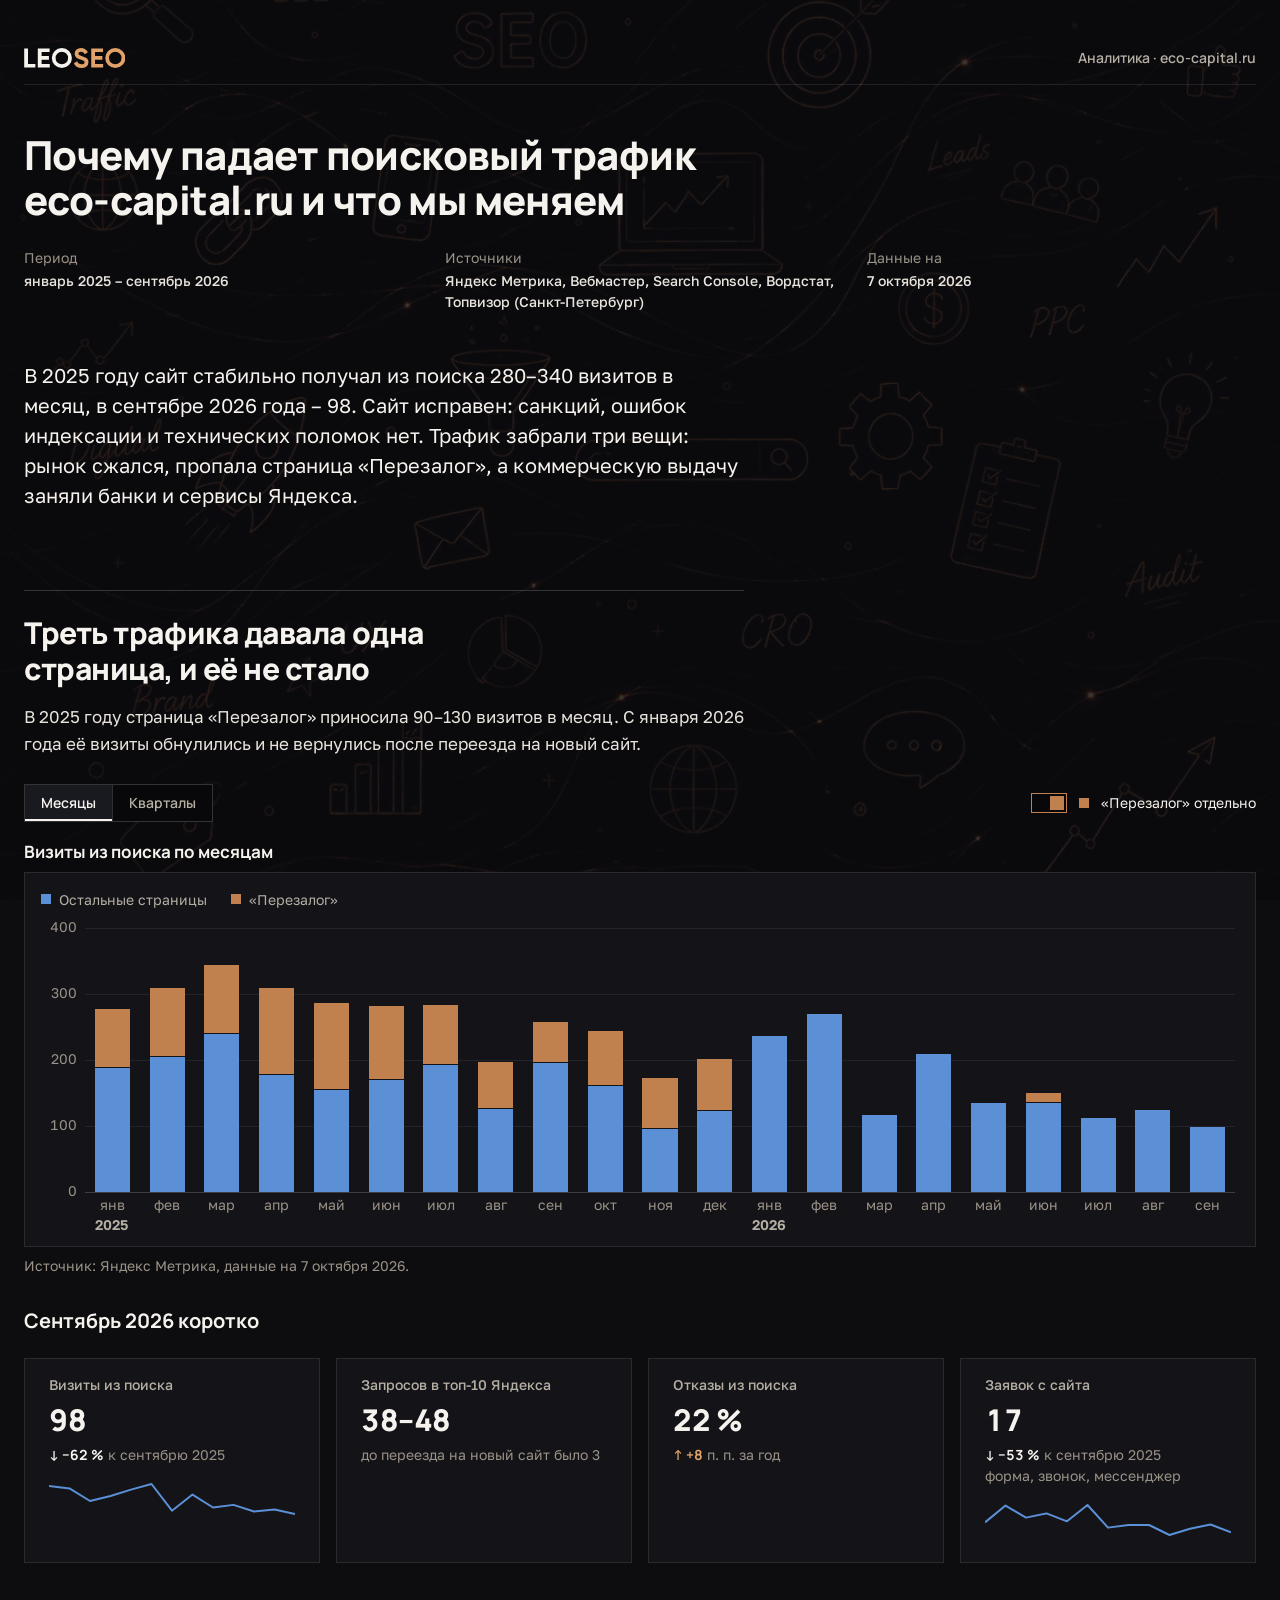
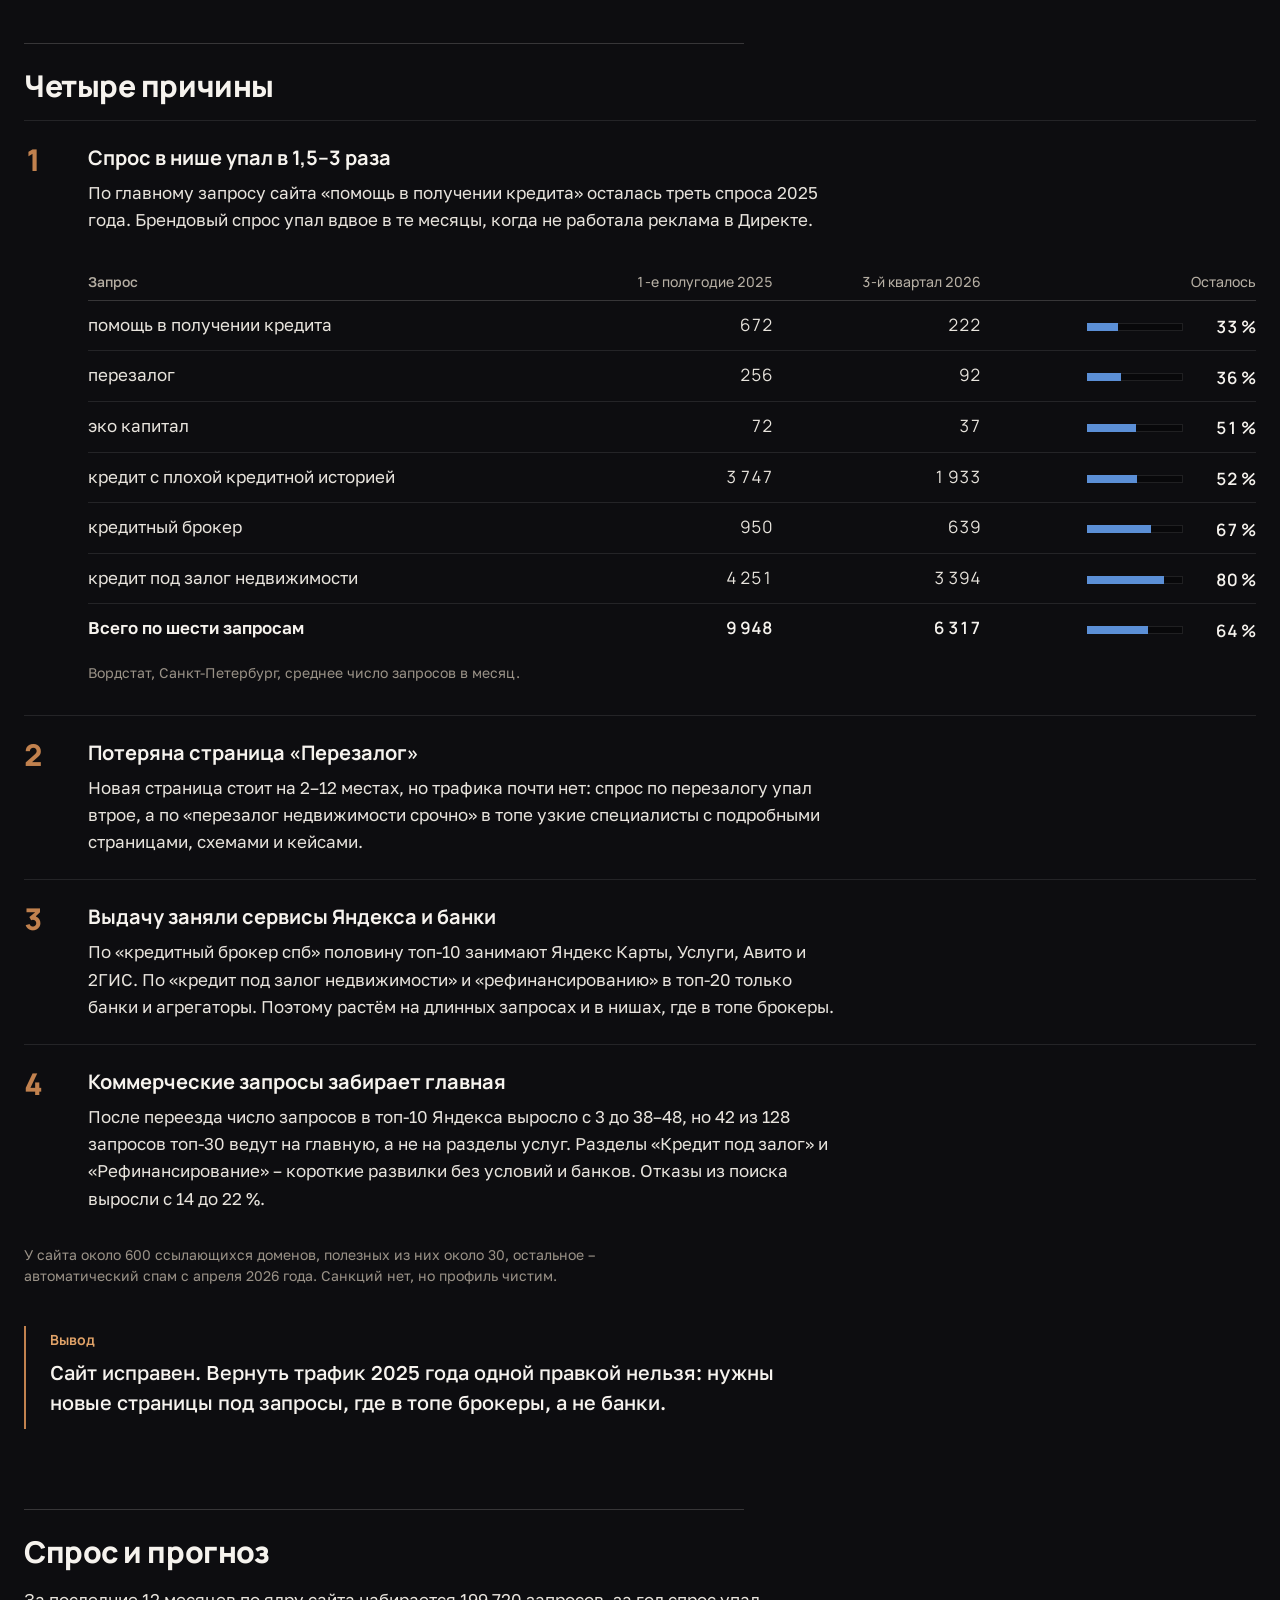
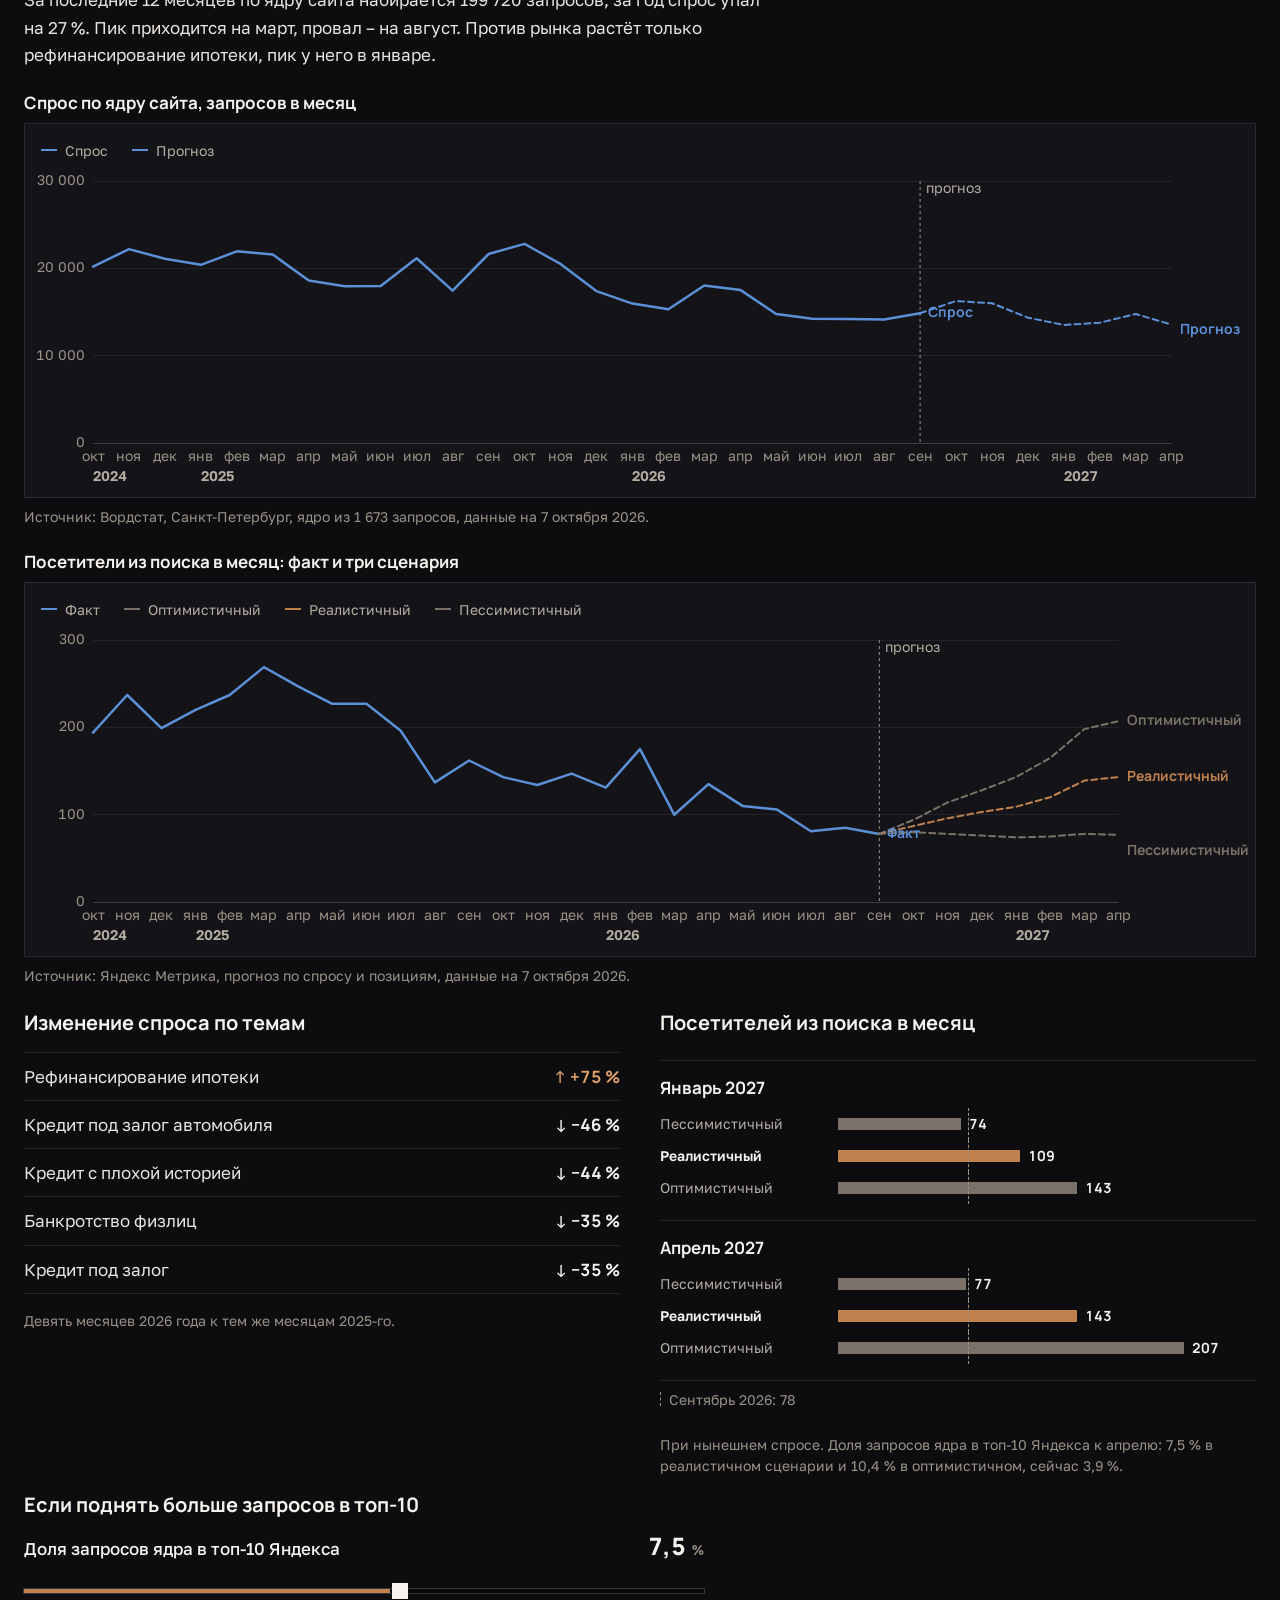
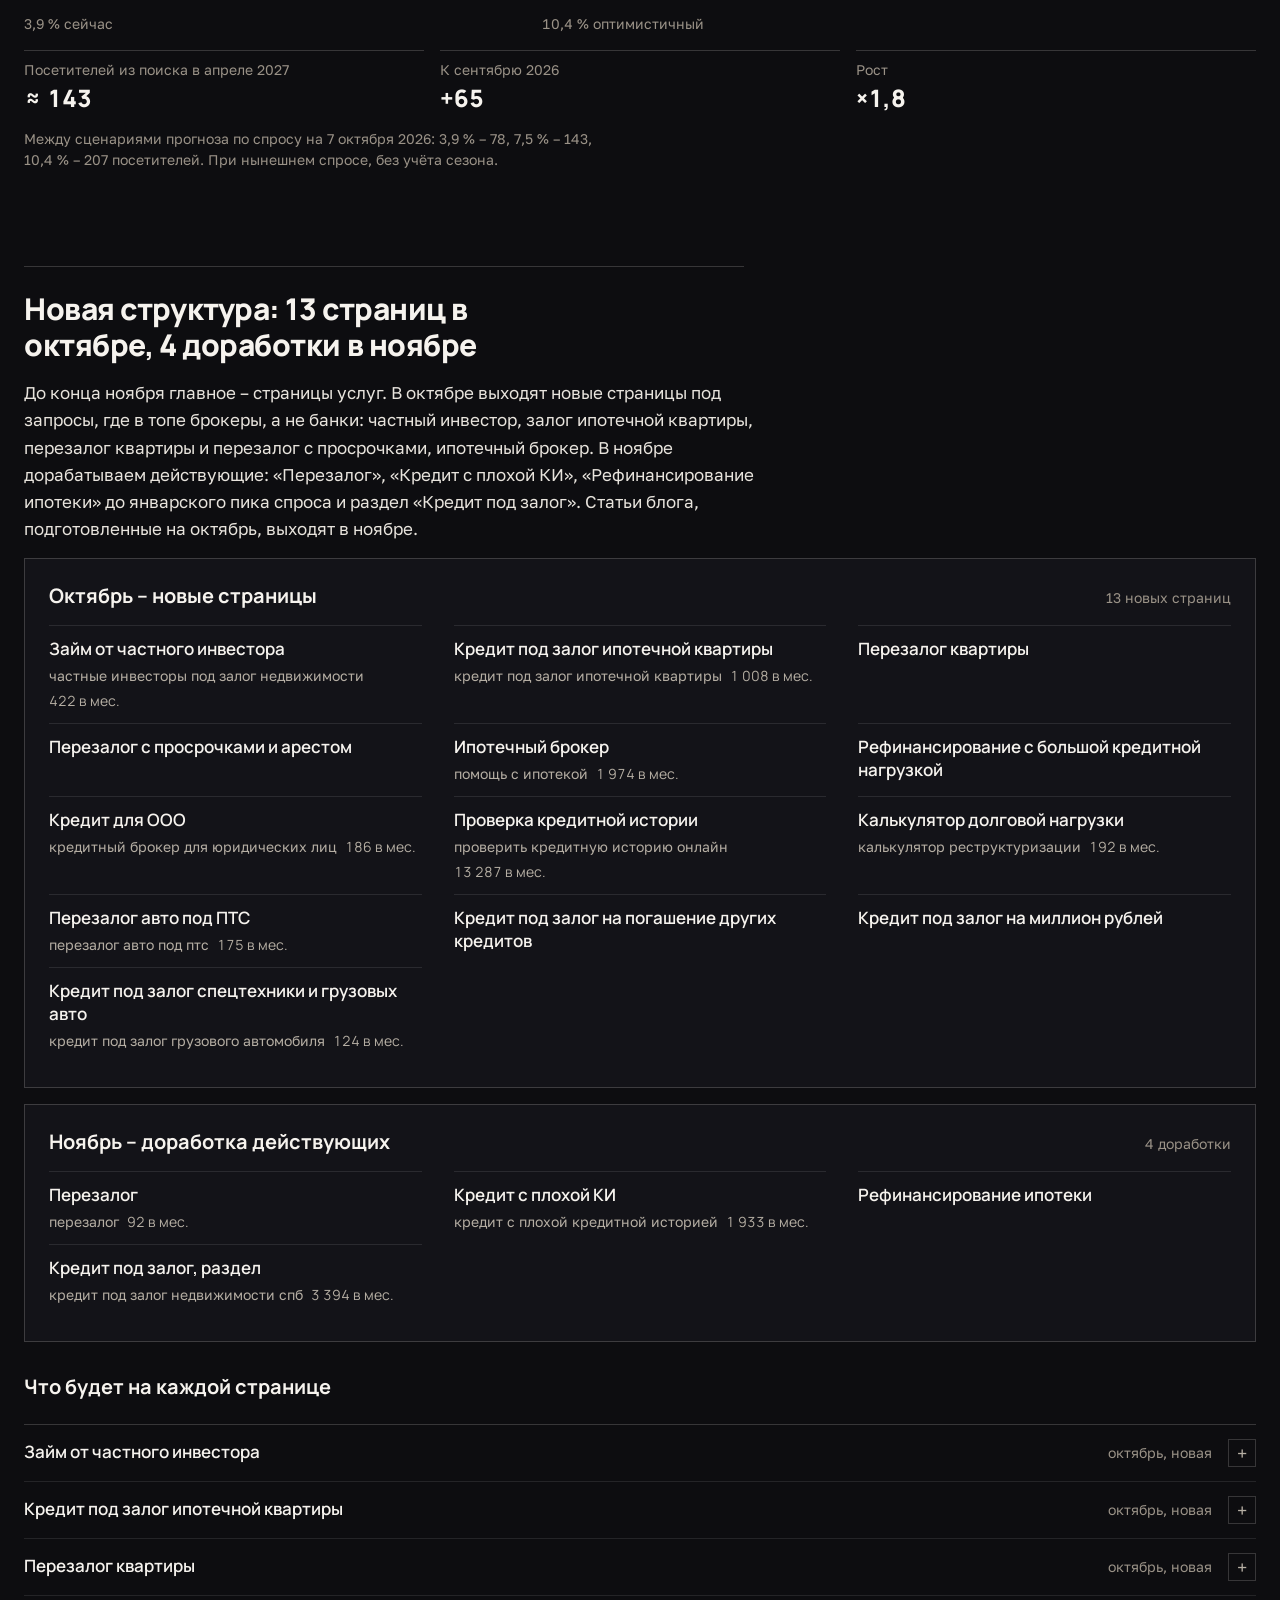
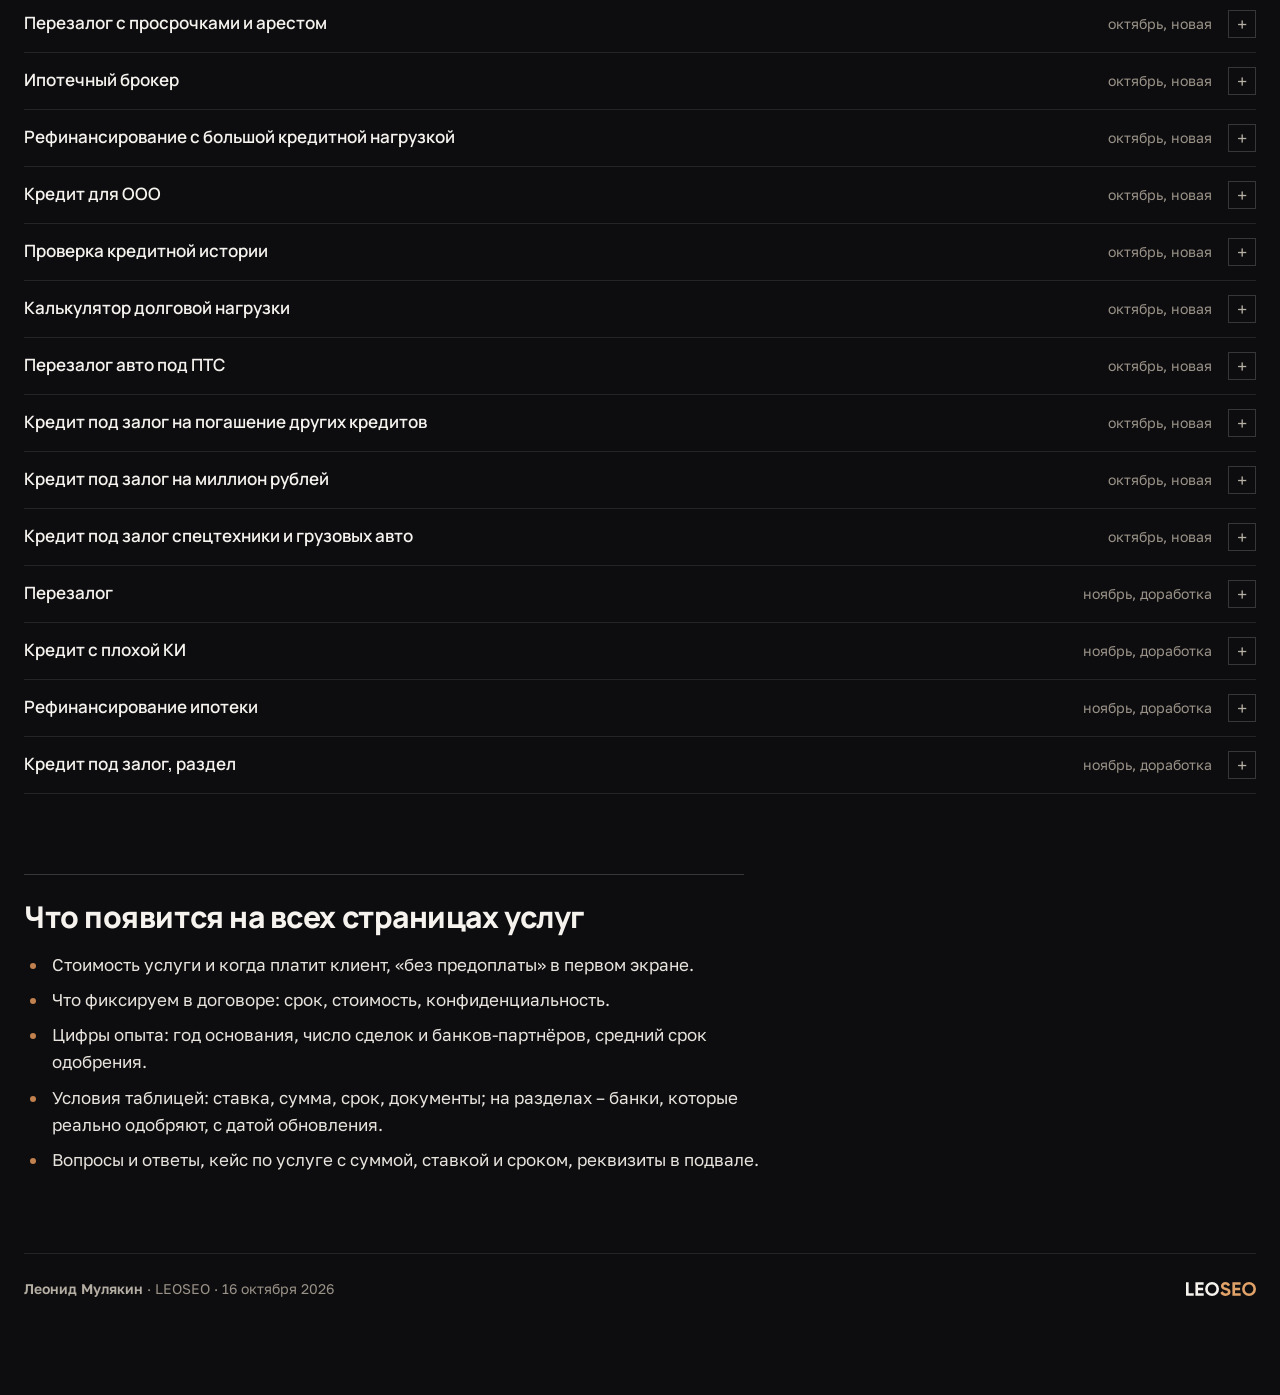
==== commit 90f64dc5: "Демо: eco-capital/analitika-i-struktura" ====
--- a/eco-capital/analitika-i-struktura/index.html
+++ b/eco-capital/analitika-i-struktura/index.html
@@ -4,14 +4,16 @@
 @import url('https://fonts.googleapis.com/css2?family=Golos+Text:wght@400;500;600&family=Manrope:wght@500;600;700;800&display=swap');
 
 /* tokens/colors.css */
-/* LEOSEO — colour tokens. Dark is the default (:root); light is for print/PDF.
-   Both themes share one set of semantic names. Contrast notes are against --bg. */
+/* LEOSEO — colour tokens. One screen theme: dark (:root).
+   The light palette exists only for print/PDF (@media print) and for print-preview cards ([data-theme="print"]).
+   Contrast figures: dark — against the page (#0d0d10 + background art at 18 %, 99.9th percentile pixel);
+   print — against white. */
 
 :root{
-  /* raw — ink (dark theme) */
-  --n-bg:#08080a;--n-s1:#0d0d10;--n-s2:#131318;--n-grid:#1f1f26;
-  --ink-0:#f6f3ee;--ink-1:#e8e4dd;--ink-2:#a39c92;--ink-3:#8a8278;--ink-4:#6e675e;
-  /* raw — paper (light theme) */
+  /* raw — ink (dark) */
+  --n-deep:#08080a;--n-bg:#0d0d10;--n-s1:#131318;--n-s2:#191920;--n-grid:#23232b;
+  --ink-0:#f6f3ee;--ink-1:#e8e4dd;--ink-2:#b5aea3;--ink-3:#9a9287;
+  /* raw — paper (print) */
   --p-bg:#ffffff;--p-s1:#f7f5f1;--p-s2:#efece6;--p-grid:#e7e3dc;
   --pk-0:#14161a;--pk-1:#2b2824;--pk-2:#544e46;--pk-3:#6e675e;
   /* raw — copper */
@@ -20,69 +22,49 @@
   --blue-500:#5b8fd6;--blue-700:#3d6fb8;
   /* raw — sand (third data series) */
   --sand-500:#7a7268;--sand-600:#8a8278;
-}
-
-:root{
+
+  --bg-image-opacity:.18;
+}
+
+:root,[data-theme="dark"]{
   color-scheme:dark;
-  --bg:var(--n-bg);              /* page */
-  --surface-1:var(--n-s1);       /* figures, plan cards */
-  --surface-2:var(--n-s2);       /* tooltip, hover */
-  --text-strong:var(--ink-0);    /* headings, lead, key numbers — 18.6:1 */
-  --text-body:var(--ink-1);      /* running text — 15.9:1 */
+  --bg-deep:var(--n-deep);       /* tracks, wells, inset areas */
+  --bg:var(--n-bg);              /* page, under the background art */
+  --surface-1:var(--n-s1);       /* cards, figure frames — opaque, hides the art */
+  --surface-2:var(--n-s2);       /* tooltip, hover, selected segment */
+  --text-strong:var(--ink-0);    /* headings, lead — 14.7:1 */
+  --text-body:var(--ink-1);      /* running text — 12.8:1 */
   --text-muted:var(--ink-2);     /* table heads, legend — 7.4:1 */
   --text-faint:var(--ink-3);     /* source, captions — 5.3:1 */
-  --line:rgba(246,243,238,.09);  /* row dividers */
-  --line-strong:rgba(246,243,238,.16); /* H2 rule, frames */
-  --grid:var(--n-grid);          /* chart gridlines — barely visible */
-  --accent:var(--cu-500);        /* copper: one accent per screen — 6.2:1 */
-  --accent-text:var(--cu-300);   /* copper as text/link — 8.9:1 */
+  --line:rgba(246,243,238,.10);
+  --line-strong:rgba(246,243,238,.18);
+  --grid:var(--n-grid);
+  --accent:var(--cu-500);        /* graphics — 5.1:1; on surface 5.8:1 */
+  --accent-text:var(--cu-300);   /* copper as text/link — 7.4:1 */
   --accent-line:var(--cu-500);
-  --data-1:var(--blue-500);      /* main series — 6.1:1 */
-  --data-2:var(--cu-500);        /* highlighted series — 6.2:1 */
-  --data-3:var(--sand-500);      /* context series — 4.1:1 */
-  --up:var(--cu-300);            /* growth: always with ↑ and + */
-  --down:var(--ink-0);           /* decline: always with ↓ and − */
+  --data-1:var(--blue-500);      /* on surface-1 5.6:1 */
+  --data-2:var(--cu-500);        /* on surface-1 5.8:1 */
+  --data-3:var(--sand-500);      /* on surface-1 3.9:1 — graphics only */
+  --up:var(--cu-300);
+  --down:var(--ink-0);
   --focus:var(--cu-300);
   --hover:rgba(246,243,238,.04);
 }
 
-[data-theme="dark"]{
-  color-scheme:dark;
-  --bg:var(--n-bg);--surface-1:var(--n-s1);--surface-2:var(--n-s2);
-  --text-strong:var(--ink-0);--text-body:var(--ink-1);--text-muted:var(--ink-2);--text-faint:var(--ink-3);
-  --line:rgba(246,243,238,.09);--line-strong:rgba(246,243,238,.16);--grid:var(--n-grid);
-  --accent:var(--cu-500);--accent-text:var(--cu-300);--accent-line:var(--cu-500);
-  --data-1:var(--blue-500);--data-2:var(--cu-500);--data-3:var(--sand-500);
-  --up:var(--cu-300);--down:var(--ink-0);--focus:var(--cu-300);--hover:rgba(246,243,238,.04);
-}
-
-[data-theme="light"]{
+[data-theme="print"]{
   color-scheme:light;
-  --bg:var(--p-bg);              /* white paper */
-  --surface-1:var(--p-s1);
-  --surface-2:var(--p-s2);
-  --text-strong:var(--pk-0);     /* 17.8:1 */
-  --text-body:var(--pk-1);       /* 14.6:1 */
-  --text-muted:var(--pk-2);      /* 8.2:1 */
-  --text-faint:var(--pk-3);      /* 5.6:1 */
-  --line:rgba(20,22,26,.12);
-  --line-strong:rgba(20,22,26,.24);
-  --grid:var(--p-grid);
-  --accent:var(--cu-600);        /* 4.0:1 graphics */
-  --accent-text:var(--cu-700);   /* 5.0:1 text */
-  --accent-line:var(--cu-600);
-  --data-1:var(--blue-700);      /* 5.0:1 */
-  --data-2:var(--cu-600);        /* 4.0:1 */
-  --data-3:var(--sand-600);      /* 3.8:1 */
-  --up:var(--cu-700);
-  --down:var(--pk-0);
-  --focus:var(--cu-700);
-  --hover:rgba(20,22,26,.04);
+  --bg-deep:var(--p-s2);--bg:var(--p-bg);--surface-1:var(--p-s1);--surface-2:var(--p-s2);
+  --text-strong:var(--pk-0);--text-body:var(--pk-1);--text-muted:var(--pk-2);--text-faint:var(--pk-3);
+  --line:rgba(20,22,26,.12);--line-strong:rgba(20,22,26,.24);--grid:var(--p-grid);
+  --accent:var(--cu-600);--accent-text:var(--cu-700);--accent-line:var(--cu-600);
+  --data-1:var(--blue-700);--data-2:var(--cu-600);--data-3:var(--sand-600);
+  --up:var(--cu-700);--down:var(--pk-0);--focus:var(--cu-700);--hover:rgba(20,22,26,.04);
 }
 
 @media print{
   :root,[data-theme="dark"]{
     color-scheme:light;
+    --bg-deep:var(--p-s2);           /* 17.8:1 strong / 5.6:1 faint on white */
     --bg:var(--p-bg);--surface-1:var(--p-s1);--surface-2:var(--p-s2);
     --text-strong:var(--pk-0);--text-body:var(--pk-1);--text-muted:var(--pk-2);--text-faint:var(--pk-3);
     --line:rgba(20,22,26,.12);--line-strong:rgba(20,22,26,.24);--grid:var(--p-grid);
@@ -165,6 +147,9 @@
 *,*::before,*::after{box-sizing:border-box}
 html{-webkit-text-size-adjust:100%}
 body{margin:0;background:var(--bg);color:var(--text-body);font:var(--text-body-font);font-feature-settings:"kern"}
+/* fixed background art, as on leoseo.ru */
+body::before{content:"";position:fixed;inset:0;z-index:-1;pointer-events:none;background:url(bg-leoseo.webp) center/cover no-repeat;opacity:var(--bg-image-opacity)}
+.ls-no-art::before,body.ls-no-art::before{display:none}
 a{color:var(--accent-text);text-decoration:underline;text-decoration-thickness:1px;text-underline-offset:3px}
 a:hover{color:var(--text-strong)}
 :focus-visible{outline:2px solid var(--focus);outline-offset:2px}
@@ -179,6 +164,7 @@
 @page{size:A4;margin:18mm 16mm 18mm 16mm}
 @media print{
   body{background:#fff;-webkit-print-color-adjust:exact;print-color-adjust:exact}
+  body::before{display:none}
   .ls-screen-only{display:none!important}
   .ls-print-only{display:block}
   .ls-break-before{break-before:page}
@@ -188,13 +174,12 @@
 /* Component classes (ls-*). Used by the React components in Claude Design; usable in plain HTML too. */
 
 /* page */
-.ls-page{background:var(--bg);color:var(--text-body);font:var(--text-body-font);min-height:100%}
+.ls-page{background:transparent;color:var(--text-body);font:var(--text-body-font);min-height:100%}
 .ls-page__inner{max-width:var(--content-max);margin:0 auto;padding:var(--sp-6) var(--page-pad) var(--sp-9)}
 
 /* logo — url resolved relative to this file */
 .ls-logo{display:inline-block;aspect-ratio:201/40;background:url(leoseo-logo-light.svg) left center/contain no-repeat;flex:none}
-[data-theme="light"] .ls-logo{background-image:url(leoseo-logo-dark.svg)}
-[data-theme="light"] [data-theme="dark"] .ls-logo{background-image:url(leoseo-logo-light.svg)}
+[data-theme="print"] .ls-logo{background-image:url(leoseo-logo-dark.svg)}
 @media print{.ls-logo,[data-theme] .ls-logo{background-image:url(leoseo-logo-dark.svg)!important}}
 
 /* report header */
@@ -262,7 +247,7 @@
 .ls-table .num{text-align:right;font-family:var(--font-num);font-variant-numeric:tabular-nums;white-space:nowrap}
 .ls-table tfoot td{border-top:var(--border) solid var(--line-strong);border-bottom:0;color:var(--text-strong);font-weight:var(--fw-semibold)}
 .ls-share{display:flex;align-items:center;justify-content:flex-end;gap:12px}
-.ls-share__bar{position:relative;width:96px;height:8px;background:var(--line);flex:none}
+.ls-share__bar{position:relative;width:96px;height:8px;background:var(--bg-deep);outline:1px solid var(--line);outline-offset:-1px;flex:none}
 .ls-share__bar span{position:absolute;inset:0 auto 0 0;background:var(--data-1)}
 .ls-share b{min-width:3.6em;text-align:right;font-family:var(--font-num);font-variant-numeric:tabular-nums}
 @media (max-width:600px){
@@ -335,17 +320,129 @@
   .ls-plan{background:transparent}
 }
 
+/* ───── interactive ───── */
+.ls-btn-reset{appearance:none;background:none;border:0;margin:0;padding:0;font:inherit;color:inherit;cursor:pointer;border-radius:0}
+
+/* card */
+.ls-card{position:relative;display:grid;align-content:start;gap:var(--sp-1);background:var(--surface-1);border:var(--border) solid var(--line);padding:var(--sp-2) var(--sp-3) var(--sp-3);min-width:0;color:var(--text-body);text-decoration:none}
+a.ls-card:hover{border-color:var(--line-strong);background:var(--surface-2);color:var(--text-body)}
+.ls-card__top{display:flex;justify-content:space-between;align-items:baseline;gap:var(--sp-2)}
+.ls-card__t{font:var(--fw-medium) var(--fs-1)/1.4 var(--font-text);color:var(--text-muted);margin:0}
+.ls-card.is-page .ls-card__t,.ls-card.is-task .ls-card__t{font:var(--fw-semibold) var(--fs-2)/1.35 var(--font-display);color:var(--text-strong)}
+.ls-card__v{font:var(--fw-display) var(--fs-5)/1.1 var(--font-num);font-variant-numeric:tabular-nums;color:var(--text-strong);letter-spacing:var(--ls-display);margin:0}
+.ls-card.is-page .ls-card__v,.ls-card.is-task .ls-card__v{font:var(--fw-bold) var(--fs-3)/1.2 var(--font-num)}
+.ls-card__c{font:var(--text-small);color:var(--text-faint);margin:0}
+.ls-card__chg{font:var(--fw-bold) var(--fs-1)/1.4 var(--font-num);font-variant-numeric:tabular-nums;color:var(--down);white-space:nowrap}
+.ls-card__chg.is-up{color:var(--up)}
+.ls-card__spark{display:block;width:100%;height:36px;margin-top:var(--sp-1)}
+.ls-cards{display:grid;grid-template-columns:repeat(auto-fit,minmax(min(100%,220px),1fr));gap:var(--sp-2);margin:var(--space-block) 0}
+.ls-status{font:var(--fw-semibold) var(--fs-1)/1 var(--font-display);padding:3px 6px;border:var(--border) solid var(--line-strong);color:var(--text-muted);white-space:nowrap}
+.ls-status.is-done{color:var(--text-strong);border-color:var(--text-faint)}
+.ls-status.is-doing{color:var(--accent-text);border-color:var(--accent-line)}
+
+/* segmented control */
+.ls-seg{display:inline-flex;border:var(--border) solid var(--line-strong);background:var(--bg-deep);max-width:100%;flex-wrap:wrap}
+.ls-seg__o{min-height:36px;min-width:44px;padding:0 var(--sp-2);font:var(--fw-semibold) var(--fs-1)/1 var(--font-display);color:var(--text-muted);border-right:var(--border) solid var(--line)}
+.ls-seg__o:last-child{border-right:0}
+.ls-seg__o:hover{color:var(--text-strong)}
+.ls-seg__o[aria-checked="true"],.ls-seg__o[aria-selected="true"]{background:var(--surface-2);color:var(--text-strong);box-shadow:inset 0 -2px 0 var(--text-strong)}
+.ls-seg__o:focus-visible{outline-offset:-2px}
+.ls-controls{display:flex;flex-wrap:wrap;align-items:center;justify-content:space-between;gap:var(--sp-1) var(--sp-3);margin:var(--sp-3) 0 calc(-1 * var(--sp-1))}
+.ls-tabs{display:flex;gap:0;border-bottom:var(--border) solid var(--line-strong);overflow-x:auto;scrollbar-width:none}
+.ls-tabs .ls-seg__o{border:0;background:none;min-height:44px;padding:0 var(--sp-2)}
+.ls-tabs .ls-seg__o:first-child{padding-left:0}
+.ls-tabs .ls-seg__o[aria-selected="true"]{background:none;box-shadow:inset 0 -2px 0 var(--accent)}
+
+/* toggle */
+.ls-tgl{display:inline-flex;align-items:center;gap:12px;min-height:44px;font:var(--text-small);color:var(--text-muted);cursor:pointer;user-select:none}
+.ls-tgl:hover{color:var(--text-strong)}
+.ls-tgl__sw{position:relative;width:36px;height:20px;border:var(--border) solid var(--line-strong);background:var(--bg-deep);flex:none}
+.ls-tgl__sw::after{content:"";position:absolute;top:2px;left:2px;width:14px;height:14px;background:var(--text-faint)}
+.ls-tgl[aria-checked="true"]{color:var(--text-strong)}
+.ls-tgl[aria-checked="true"] .ls-tgl__sw{border-color:var(--accent-line)}
+.ls-tgl[aria-checked="true"] .ls-tgl__sw::after{left:18px;background:var(--accent)}
+.ls-tgl__dot{display:inline-block;width:10px;height:10px;flex:none}
+
+/* range slider */
+.ls-range{display:grid;gap:var(--sp-1);margin:var(--sp-2) 0;max-width:40em}
+.ls-range__h{display:flex;justify-content:space-between;align-items:baseline;gap:var(--sp-2)}
+.ls-range__l{font:var(--fw-medium) var(--fs-2)/1.4 var(--font-text);color:var(--text-strong)}
+.ls-range__o{font:var(--fw-display) var(--fs-4)/1 var(--font-num);font-variant-numeric:tabular-nums;color:var(--text-strong);white-space:nowrap}
+.ls-range__o small{font:var(--fw-medium) var(--fs-1)/1 var(--font-text);color:var(--text-faint);margin-left:6px}
+.ls-range input{-webkit-appearance:none;appearance:none;width:100%;height:44px;margin:0;background:transparent;cursor:pointer}
+.ls-range input::-webkit-slider-runnable-track{height:4px;background:linear-gradient(to right,var(--accent) var(--p),var(--bg-deep) var(--p));outline:1px solid var(--line-strong)}
+.ls-range input::-moz-range-track{height:4px;background:var(--bg-deep);outline:1px solid var(--line-strong)}
+.ls-range input::-moz-range-progress{height:4px;background:var(--accent)}
+.ls-range input::-webkit-slider-thumb{-webkit-appearance:none;width:20px;height:20px;margin-top:-8px;background:var(--text-strong);border:2px solid var(--bg);border-radius:0}
+.ls-range input::-moz-range-thumb{width:16px;height:16px;background:var(--text-strong);border:2px solid var(--bg);border-radius:0}
+.ls-range input:focus-visible{outline:none}
+.ls-range input:focus-visible::-webkit-slider-thumb{outline:2px solid var(--focus);outline-offset:2px}
+.ls-range input:focus-visible::-moz-range-thumb{outline:2px solid var(--focus);outline-offset:2px}
+.ls-range__ax{display:flex;justify-content:space-between;font:var(--text-small);color:var(--text-faint);font-variant-numeric:tabular-nums;margin-top:calc(-1 * var(--sp-1))}
+.ls-outs{display:grid;grid-template-columns:repeat(auto-fit,minmax(min(100%,180px),1fr));gap:var(--sp-2);margin:var(--sp-2) 0}
+.ls-out{border-top:var(--border) solid var(--line-strong);padding-top:var(--sp-1)}
+.ls-out dt{font:var(--text-small);color:var(--text-faint);margin:0}
+.ls-out dd{margin:var(--sp-h) 0 0;font:var(--fw-display) var(--fs-4)/1.2 var(--font-num);font-variant-numeric:tabular-nums;color:var(--text-strong)}
+
+/* accordion */
+.ls-acc{margin:var(--space-block) 0;border-top:var(--border) solid var(--line-strong)}
+.ls-acc__i{border-bottom:var(--border) solid var(--line)}
+.ls-acc__h{margin:0}
+.ls-acc__b{display:flex;width:100%;align-items:center;justify-content:space-between;gap:var(--sp-2);min-height:56px;padding:var(--sp-1) 0;text-align:left;font:var(--fw-semibold) var(--fs-2)/1.35 var(--font-display);color:var(--text-strong)}
+.ls-acc__b:hover{color:var(--accent-text)}
+.ls-acc__b:focus-visible{outline-offset:-2px}
+.ls-acc__m{display:flex;align-items:center;gap:var(--sp-2);font:var(--text-small);color:var(--text-faint);flex:none}
+.ls-acc__g{display:inline-grid;place-items:center;width:28px;height:28px;border:var(--border) solid var(--line-strong);font:var(--fw-medium) 18px/1 var(--font-display);color:var(--text-muted)}
+.ls-acc__p{padding:0 0 var(--sp-3)}
+.ls-acc__p[hidden]{display:none}
+@media print{.ls-acc__p[hidden]{display:block}.ls-acc__g{display:none}}
+
+/* carousel */
+.ls-car{margin:var(--space-block) 0}
+.ls-car__h{display:flex;justify-content:space-between;align-items:center;gap:var(--sp-2);margin:0 0 var(--sp-2)}
+.ls-car__nav{display:flex;gap:var(--sp-1)}
+.ls-car__btn{display:inline-grid;place-items:center;width:44px;height:44px;border:var(--border) solid var(--line-strong);background:var(--bg-deep);color:var(--text-strong);font:var(--fw-semibold) 18px/1 var(--font-display)}
+.ls-car__btn:hover{background:var(--surface-2)}
+.ls-car__btn:disabled{color:var(--text-faint);border-color:var(--line);cursor:default;background:transparent}
+.ls-car__trk{display:grid;grid-auto-flow:column;grid-auto-columns:minmax(min(84%,300px),calc((100% - 2 * var(--sp-2)) / 3));gap:var(--sp-2);overflow-x:auto;scroll-snap-type:x mandatory;scrollbar-width:none;overscroll-behavior-x:contain;scroll-behavior:auto}
+.ls-car__trk::-webkit-scrollbar{display:none}
+.ls-car__trk>*{scroll-snap-align:start}
+.ls-car__trk:focus-visible{outline-offset:4px}
+.ls-car__dots{display:flex;justify-content:center;gap:0;margin-top:var(--sp-1)}
+.ls-car__dot{display:inline-grid;place-items:center;width:32px;height:44px}
+.ls-car__dot span{display:block;width:8px;height:8px;border:1px solid var(--text-faint)}
+.ls-car__dot[aria-current="true"] span{background:var(--text-strong);border-color:var(--text-strong)}
+.ls-car__dot:focus-visible{outline-offset:-6px}
+@media print{.ls-car__trk{grid-auto-flow:row;grid-template-columns:1fr 1fr;overflow:visible}.ls-car__nav,.ls-car__dots{display:none}}
+@media (max-width:600px){.ls-car__nav{display:none}}
+
+/* progress */
+.ls-prog{margin:var(--sp-2) 0;max-width:40em}
+.ls-prog__h{display:flex;justify-content:space-between;align-items:baseline;gap:var(--sp-2);margin-bottom:var(--sp-1)}
+.ls-prog__l{font:var(--fw-medium) var(--fs-2)/1.4 var(--font-text);color:var(--text-strong)}
+.ls-prog__v{font:var(--fw-bold) var(--fs-2)/1.4 var(--font-num);font-variant-numeric:tabular-nums;color:var(--text-strong);white-space:nowrap}
+.ls-prog__v small{font:var(--text-small);color:var(--text-faint);margin-left:6px}
+.ls-prog__t{position:relative;height:8px;background:var(--bg-deep);outline:1px solid var(--line-strong);outline-offset:-1px;display:flex}
+.ls-prog__d{background:var(--accent);height:100%}
+.ls-prog__w{height:100%;background:repeating-linear-gradient(90deg,var(--text-faint) 0 2px,transparent 2px 6px);opacity:.6}
+.ls-prog__k{display:flex;flex-wrap:wrap;gap:var(--sp-h) var(--sp-3);font:var(--text-small);color:var(--text-faint);margin-top:var(--sp-1)}
+.ls-prog__k i{display:inline-block;width:10px;height:10px;margin-right:6px;vertical-align:-1px}
+@media (max-width:600px){.ls-seg__o{min-height:44px}}
+
 /* страница демо */
+:root{--content-max:1440px}
+.ls-tw{overflow-x:auto}
 .ls-chart .hit{fill:transparent}
 .ls-chart .hit:hover{fill:var(--hover)}
 .ls-fig__wrap{position:relative}
 .ls-plan+.ls-plan{margin-top:var(--sp-2)}
+.ls-acc .ls-p{margin-bottom:var(--sp-1)}
 @page{@top-left{content:"LEOSEO · eco-capital.ru";font:500 9pt Manrope,sans-serif;color:#6e675e;vertical-align:bottom;padding-bottom:4mm}
 @top-right{content:"Трафик, спрос и структура · 7 октября 2026";font:500 9pt Manrope,sans-serif;color:#6e675e;vertical-align:bottom;padding-bottom:4mm}
 @bottom-right{content:counter(page) " / " counter(pages);font:500 9pt Manrope,sans-serif;color:#6e675e}}
 @page:first{@top-left{content:none}@top-right{content:none}}
 </style></head><body>
-<div class="ls-page" data-theme="dark"><main class="ls-page__inner">
+<div class="ls-page"><main class="ls-page__inner">
 <header class="ls-head">
 <div class="ls-head__bar"><span class="ls-logo" role="img" aria-label="LEOSEO" style="height:20px"></span><span class="ls-head__client">Аналитика · eco-capital.ru</span></div>
 <h1 class="ls-h1">Почему падает поисковый трафик eco-capital.ru и что мы меняем</h1>
@@ -356,13 +453,16 @@
 
 <h2 class="ls-h2">Треть трафика давала одна страница, и её не стало</h2>
 <p class="ls-p">В 2025 году страница «Перезалог» приносила 90–130 визитов в месяц. С января 2026 года её визиты обнулились и не вернулись после переезда на новый сайт.</p>
-<figure class="ls-fig"><p class="ls-fig__title">Визиты из поиска по месяцам</p><div class="ls-fig__frame"><ul class="ls-legend"><li><i style="background:var(--data-1)"></i>Остальные страницы</li><li><i style="background:var(--data-2)"></i>«Перезалог»</li></ul><div class="ls-fig__wrap"><div data-chart='{"x": ["2025-01", "2025-02", "2025-03", "2025-04", "2025-05", "2025-06", "2025-07", "2025-08", "2025-09", "2025-10", "2025-11", "2025-12", "2026-01", "2026-02", "2026-03", "2026-04", "2026-05", "2026-06", "2026-07", "2026-08", "2026-09"], "series": [{"name": "Остальные страницы", "values": [188, 205, 239, 177, 155, 169, 193, 126, 195, 160, 96, 123, 237, 269, 117, 209, 135, 135, 112, 124, 98]}, {"name": "«Перезалог»", "values": [90, 104, 105, 132, 131, 113, 90, 71, 62, 84, 76, 78, 0, 0, 0, 0, 0, 15, 0, 0, 0]}], "label": "Визиты из поиска по месяцам, январь 2025 – сентябрь 2026", "total": "Всего"}'></div><div class="ls-tip" style="display:none" role="status"></div></div></div><figcaption class="ls-fig__cap">Источник: Яндекс Метрика, данные на 7 октября 2026.</figcaption></figure>
+<div class="ls-controls ls-screen-only"><div class="ls-seg" role="radiogroup" aria-label="Шаг графика" data-for="ch-traffic"><button type="button" class="ls-btn-reset ls-seg__o" role="radio" aria-checked="true" tabindex="0" data-value="m">Месяцы</button><button type="button" class="ls-btn-reset ls-seg__o" role="radio" aria-checked="false" tabindex="-1" data-value="q">Кварталы</button></div><button type="button" class="ls-btn-reset ls-tgl" role="switch" aria-checked="true" data-for="ch-traffic" data-series="«Перезалог»"><span class="ls-tgl__sw" aria-hidden="true"></span><i class="ls-tgl__dot" style="background:var(--data-2)" aria-hidden="true"></i><span>«Перезалог» отдельно</span></button></div>
+<figure class="ls-fig"><p class="ls-fig__title">Визиты из поиска по месяцам</p><div class="ls-fig__frame"><ul class="ls-legend"><li><i style="background:var(--data-1)"></i>Остальные страницы</li><li><i style="background:var(--data-2)"></i>«Перезалог»</li></ul><div class="ls-fig__wrap"><div id="ch-traffic" data-chart='{"x": ["2025-01", "2025-02", "2025-03", "2025-04", "2025-05", "2025-06", "2025-07", "2025-08", "2025-09", "2025-10", "2025-11", "2025-12", "2026-01", "2026-02", "2026-03", "2026-04", "2026-05", "2026-06", "2026-07", "2026-08", "2026-09"], "series": [{"name": "Остальные страницы", "values": [188, 205, 239, 177, 155, 169, 193, 126, 195, 160, 96, 123, 237, 269, 117, 209, 135, 135, 112, 124, 98]}, {"name": "«Перезалог»", "values": [90, 104, 105, 132, 131, 113, 90, 71, 62, 84, 76, 78, 0, 0, 0, 0, 0, 15, 0, 0, 0]}], "label": "Визиты из поиска, январь 2025 – сентябрь 2026", "total": "Всего", "titles": {"m": "Визиты из поиска по месяцам", "q": "Визиты из поиска по кварталам"}}'></div><div class="ls-tip" style="display:none" role="status"></div></div></div><figcaption class="ls-fig__cap">Источник: Яндекс Метрика, данные на 7 октября 2026.</figcaption></figure>
+<h3 class="ls-h3">Сентябрь 2026 коротко</h3>
+<div class="ls-cards"><article class="ls-card is-metric"><div class="ls-card__top"><h4 class="ls-card__t">Визиты из поиска</h4></div><p class="ls-card__v">98</p><p class="ls-card__c"><span class="ls-card__chg">↓ −62 %</span> к сентябрю 2025</p><svg class="ls-card__spark" viewBox="0 0 100 36" preserveAspectRatio="none" role="img" aria-label="Визиты из поиска за 13 месяцев"><polyline points="0.00,5.11 8.33,7.39 16.67,20.02 25.00,14.93 33.33,8.61 41.67,3.00 50.00,29.67 58.33,13.53 66.67,26.51 75.00,23.88 83.33,30.54 91.67,28.44 100.00,33.00" fill="none" stroke="var(--data-1)" stroke-width="2" vector-effect="non-scaling-stroke" stroke-linejoin="round"/></svg></article><article class="ls-card is-metric"><div class="ls-card__top"><h4 class="ls-card__t">Запросов в топ-10 Яндекса</h4></div><p class="ls-card__v">38–48</p><p class="ls-card__c">до переезда на новый сайт было 3</p></article><article class="ls-card is-metric"><div class="ls-card__top"><h4 class="ls-card__t">Отказы из поиска</h4></div><p class="ls-card__v">22 %</p><p class="ls-card__c"><span class="ls-card__chg is-up">↑ +8</span> п. п. за год</p></article><article class="ls-card is-metric"><div class="ls-card__top"><h4 class="ls-card__t">Заявок с сайта</h4></div><p class="ls-card__v">17</p><p class="ls-card__c"><span class="ls-card__chg">↓ −53 %</span> к сентябрю 2025<br>форма, звонок, мессенджер</p><svg class="ls-card__spark" viewBox="0 0 100 36" preserveAspectRatio="none" role="img" aria-label="Заявки за 13 месяцев"><polyline points="0.00,20.37 8.33,3.53 16.67,15.63 25.00,11.42 33.33,19.32 41.67,3.00 50.00,25.63 58.33,23.00 66.67,23.00 75.00,33.00 83.33,26.68 91.67,22.47 100.00,30.37" fill="none" stroke="var(--data-1)" stroke-width="2" vector-effect="non-scaling-stroke" stroke-linejoin="round"/></svg></article></div>
 
 <h2 class="ls-h2">Четыре причины</h2>
 <ol class="ls-why">
 <li><h3 class="ls-h3">Спрос в нише упал в 1,5–3 раза</h3>
 <p class="ls-p">По главному запросу сайта «помощь в получении кредита» осталась треть спроса 2025 года. Брендовый спрос упал вдвое в те месяцы, когда не работала реклама в Директе.</p>
-<table class="ls-table"><caption>Вордстат, Санкт-Петербург, среднее число запросов в месяц.</caption><thead><tr><th scope="col">Запрос</th><th class="num" scope="col">1-е полугодие 2025</th><th class="num" scope="col">3-й квартал 2026</th><th class="num" scope="col">Осталось</th></tr></thead><tbody><tr><td>помощь в получении кредита</td><td class="num">672</td><td class="num">222</td><td class="num"><span class="ls-share"><span class="ls-share__bar" aria-hidden="true"><span style="width:33%"></span></span><b>33 %</b></span></td></tr><tr><td>перезалог</td><td class="num">256</td><td class="num">92</td><td class="num"><span class="ls-share"><span class="ls-share__bar" aria-hidden="true"><span style="width:36%"></span></span><b>36 %</b></span></td></tr><tr><td>эко капитал</td><td class="num">72</td><td class="num">37</td><td class="num"><span class="ls-share"><span class="ls-share__bar" aria-hidden="true"><span style="width:51%"></span></span><b>51 %</b></span></td></tr><tr><td>кредит с плохой кредитной историей</td><td class="num">3 747</td><td class="num">1 933</td><td class="num"><span class="ls-share"><span class="ls-share__bar" aria-hidden="true"><span style="width:52%"></span></span><b>52 %</b></span></td></tr><tr><td>кредитный брокер</td><td class="num">950</td><td class="num">639</td><td class="num"><span class="ls-share"><span class="ls-share__bar" aria-hidden="true"><span style="width:67%"></span></span><b>67 %</b></span></td></tr><tr><td>кредит под залог недвижимости</td><td class="num">4 251</td><td class="num">3 394</td><td class="num"><span class="ls-share"><span class="ls-share__bar" aria-hidden="true"><span style="width:80%"></span></span><b>80 %</b></span></td></tr></tbody><tfoot><tr><td>Всего по шести запросам</td><td class="num">9 948</td><td class="num">6 317</td><td class="num"><span class="ls-share"><span class="ls-share__bar" aria-hidden="true"><span style="width:64%"></span></span><b>64 %</b></span></td></tr></tfoot></table></li>
+<div class="ls-tw"><table class="ls-table"><caption>Вордстат, Санкт-Петербург, среднее число запросов в месяц.</caption><thead><tr><th scope="col">Запрос</th><th class="num" scope="col">1-е полугодие 2025</th><th class="num" scope="col">3-й квартал 2026</th><th class="num" scope="col">Осталось</th></tr></thead><tbody><tr><td>помощь в получении кредита</td><td class="num">672</td><td class="num">222</td><td class="num"><span class="ls-share"><span class="ls-share__bar" aria-hidden="true"><span style="width:33%"></span></span><b>33 %</b></span></td></tr><tr><td>перезалог</td><td class="num">256</td><td class="num">92</td><td class="num"><span class="ls-share"><span class="ls-share__bar" aria-hidden="true"><span style="width:36%"></span></span><b>36 %</b></span></td></tr><tr><td>эко капитал</td><td class="num">72</td><td class="num">37</td><td class="num"><span class="ls-share"><span class="ls-share__bar" aria-hidden="true"><span style="width:51%"></span></span><b>51 %</b></span></td></tr><tr><td>кредит с плохой кредитной историей</td><td class="num">3 747</td><td class="num">1 933</td><td class="num"><span class="ls-share"><span class="ls-share__bar" aria-hidden="true"><span style="width:52%"></span></span><b>52 %</b></span></td></tr><tr><td>кредитный брокер</td><td class="num">950</td><td class="num">639</td><td class="num"><span class="ls-share"><span class="ls-share__bar" aria-hidden="true"><span style="width:67%"></span></span><b>67 %</b></span></td></tr><tr><td>кредит под залог недвижимости</td><td class="num">4 251</td><td class="num">3 394</td><td class="num"><span class="ls-share"><span class="ls-share__bar" aria-hidden="true"><span style="width:80%"></span></span><b>80 %</b></span></td></tr></tbody><tfoot><tr><td>Всего по шести запросам</td><td class="num">9 948</td><td class="num">6 317</td><td class="num"><span class="ls-share"><span class="ls-share__bar" aria-hidden="true"><span style="width:64%"></span></span><b>64 %</b></span></td></tr></tfoot></table></div></li>
 <li><h3 class="ls-h3">Потеряна страница «Перезалог»</h3>
 <p class="ls-p">Новая страница стоит на 2–12 местах, но трафика почти нет: спрос по перезалогу упал втрое, а по «перезалог недвижимости срочно» в топе узкие специалисты с подробными страницами, схемами и кейсами.</p></li>
 <li><h3 class="ls-h3">Выдачу заняли сервисы Яндекса и банки</h3>
@@ -375,15 +475,18 @@
 
 <h2 class="ls-h2">Спрос и прогноз</h2>
 <p class="ls-p">За последние 12 месяцев по ядру сайта набирается 199&nbsp;720 запросов, за год спрос упал на 27&nbsp;%. Пик приходится на март, провал – на август. Против рынка растёт только рефинансирование ипотеки, пик у него в январе.</p>
+<figure class="ls-fig"><p class="ls-fig__title">Спрос по ядру сайта, запросов в месяц</p><div class="ls-fig__frame"><ul class="ls-legend"><li><i class="is-line" style="background:var(--data-1)"></i>Спрос</li><li><i class="is-line" style="background:var(--data-1)"></i>Прогноз</li></ul><div class="ls-fig__wrap"><div id="ch-demand" data-line='{"x": ["2024-10", "2024-11", "2024-12", "2025-01", "2025-02", "2025-03", "2025-04", "2025-05", "2025-06", "2025-07", "2025-08", "2025-09", "2025-10", "2025-11", "2025-12", "2026-01", "2026-02", "2026-03", "2026-04", "2026-05", "2026-06", "2026-07", "2026-08", "2026-09", "2026-10", "2026-11", "2026-12", "2027-01", "2027-02", "2027-03", "2027-04"], "series": [{"name": "Спрос", "values": [20189, 22201, 21105, 20401, 21949, 21576, 18590, 17942, 17991, 21162, 17453, 21644, 22793, 20508, 17389, 15966, 15306, 18038, 17528, 14774, 14228, 14195, 14128, 14867, null, null, null, null, null, null, null], "color": "var(--data-1)"}, {"name": "Прогноз", "values": [null, null, null, null, null, null, null, null, null, null, null, null, null, null, null, null, null, null, null, null, null, null, null, 14867, 16260, 15998, 14346, 13516, 13771, 14772, 13546], "color": "var(--data-1)", "dash": true}], "label": "Спрос по ядру, октябрь 2024 – апрель 2027", "split": 23, "splitLabel": "прогноз"}'></div><div class="ls-tip" style="display:none" role="status"></div></div></div><figcaption class="ls-fig__cap">Источник: Вордстат, Санкт-Петербург, ядро из 1 673 запросов, данные на 7 октября 2026.</figcaption></figure><figure class="ls-fig"><p class="ls-fig__title">Посетители из поиска в месяц: факт и три сценария</p><div class="ls-fig__frame"><ul class="ls-legend"><li><i class="is-line" style="background:var(--data-1)"></i>Факт</li><li><i class="is-line" style="background:var(--data-3)"></i>Оптимистичный</li><li><i class="is-line" style="background:var(--data-2)"></i>Реалистичный</li><li><i class="is-line" style="background:var(--data-3)"></i>Пессимистичный</li></ul><div class="ls-fig__wrap"><div id="ch-visitors" data-line='{"x": ["2024-10", "2024-11", "2024-12", "2025-01", "2025-02", "2025-03", "2025-04", "2025-05", "2025-06", "2025-07", "2025-08", "2025-09", "2025-10", "2025-11", "2025-12", "2026-01", "2026-02", "2026-03", "2026-04", "2026-05", "2026-06", "2026-07", "2026-08", "2026-09", "2026-10", "2026-11", "2026-12", "2027-01", "2027-02", "2027-03", "2027-04"], "series": [{"name": "Факт", "values": [194, 237, 199, 220, 237, 269, 247, 227, 227, 196, 137, 162, 143, 134, 147, 131, 175, 100, 135, 110, 106, 81, 85, 78, null, null, null, null, null, null, null], "color": "var(--data-1)"}, {"name": "Оптимистичный", "values": [null, null, null, null, null, null, null, null, null, null, null, null, null, null, null, null, null, null, null, null, null, null, null, 78, 94, 114, 128, 143, 165, 198, 207], "color": "var(--data-3)", "dash": true}, {"name": "Реалистичный", "values": [null, null, null, null, null, null, null, null, null, null, null, null, null, null, null, null, null, null, null, null, null, null, null, 78, 87, 96, 103, 109, 120, 139, 143], "color": "var(--data-2)", "dash": true}, {"name": "Пессимистичный", "values": [null, null, null, null, null, null, null, null, null, null, null, null, null, null, null, null, null, null, null, null, null, null, null, 78, 80, 78, 76, 74, 75, 78, 77], "color": "var(--data-3)", "dash": true}], "label": "Посетители из поиска, октябрь 2024 – апрель 2027", "split": 23, "splitLabel": "прогноз"}'></div><div class="ls-tip" style="display:none" role="status"></div></div></div><figcaption class="ls-fig__cap">Источник: Яндекс Метрика, прогноз по спросу и позициям, данные на 7 октября 2026.</figcaption></figure>
 <div class="ls-cols">
 <div><h3 class="ls-h3">Изменение спроса по темам</h3><ul class="ls-chg"><li><span>Рефинансирование ипотеки</span><span class="ls-chg__v is-up" aria-label="рост +75 %"><span class="ls-chg__a" aria-hidden="true">↑</span>+75 %</span></li><li><span>Кредит под залог автомобиля</span><span class="ls-chg__v" aria-label="падение −46 %"><span class="ls-chg__a" aria-hidden="true">↓</span>−46 %</span></li><li><span>Кредит с плохой историей</span><span class="ls-chg__v" aria-label="падение −44 %"><span class="ls-chg__a" aria-hidden="true">↓</span>−44 %</span></li><li><span>Банкротство физлиц</span><span class="ls-chg__v" aria-label="падение −35 %"><span class="ls-chg__a" aria-hidden="true">↓</span>−35 %</span></li><li><span>Кредит под залог</span><span class="ls-chg__v" aria-label="падение −35 %"><span class="ls-chg__a" aria-hidden="true">↓</span>−35 %</span></li></ul><p class="ls-note">Девять месяцев 2026 года к тем же месяцам 2025-го.</p></div>
 <div><h3 class="ls-h3">Посетителей из поиска в месяц</h3><div class="ls-fc"><div class="ls-fc__grp"><p class="ls-fc__t">Январь 2027</p><div class="ls-fc__row"><span class="ls-fc__nm">Пессимистичный</span><span class="ls-fc__trk"><span class="ls-fc__bar" style="width:29.6%"></span><span class="ls-fc__val" style="left:29.6%">74</span><span class="ls-fc__now" style="left:31.2%" aria-hidden="true"></span></span></div><div class="ls-fc__row is-main"><span class="ls-fc__nm">Реалистичный</span><span class="ls-fc__trk"><span class="ls-fc__bar" style="width:43.6%"></span><span class="ls-fc__val" style="left:43.6%">109</span><span class="ls-fc__now" style="left:31.2%" aria-hidden="true"></span></span></div><div class="ls-fc__row"><span class="ls-fc__nm">Оптимистичный</span><span class="ls-fc__trk"><span class="ls-fc__bar" style="width:57.2%"></span><span class="ls-fc__val" style="left:57.2%">143</span><span class="ls-fc__now" style="left:31.2%" aria-hidden="true"></span></span></div></div><div class="ls-fc__grp"><p class="ls-fc__t">Апрель 2027</p><div class="ls-fc__row"><span class="ls-fc__nm">Пессимистичный</span><span class="ls-fc__trk"><span class="ls-fc__bar" style="width:30.8%"></span><span class="ls-fc__val" style="left:30.8%">77</span><span class="ls-fc__now" style="left:31.2%" aria-hidden="true"></span></span></div><div class="ls-fc__row is-main"><span class="ls-fc__nm">Реалистичный</span><span class="ls-fc__trk"><span class="ls-fc__bar" style="width:57.2%"></span><span class="ls-fc__val" style="left:57.2%">143</span><span class="ls-fc__now" style="left:31.2%" aria-hidden="true"></span></span></div><div class="ls-fc__row"><span class="ls-fc__nm">Оптимистичный</span><span class="ls-fc__trk"><span class="ls-fc__bar" style="width:82.8%"></span><span class="ls-fc__val" style="left:82.8%">207</span><span class="ls-fc__now" style="left:31.2%" aria-hidden="true"></span></span></div></div><p class="ls-fc__key"><i aria-hidden="true"></i>Сентябрь 2026: 78</p></div><p class="ls-note">При нынешнем спросе. Доля запросов ядра в топ-10 Яндекса к апрелю: 7,5&nbsp;% в реалистичном сценарии и 10,4&nbsp;% в оптимистичном, сейчас 3,9&nbsp;%.</p></div>
 </div>
+<div class="ls-screen-only"><h3 class="ls-h3">Если поднять больше запросов в топ-10</h3><div class="ls-range" data-points='[[3.9, 78], [7.5, 143], [10.4, 207]]' data-now="78" data-outs="sc-outs"><div class="ls-range__h"><label class="ls-range__l" for="sc-share">Доля запросов ядра в топ-10 Яндекса</label><output class="ls-range__o" for="sc-share"></output></div><input id="sc-share" type="range" min="3.9" max="10.4" step="0.1" value="7.5"><div class="ls-range__ax" aria-hidden="true"><span>3,9 % сейчас</span><span>10,4 % оптимистичный</span></div></div><dl class="ls-outs" id="sc-outs" aria-live="polite"><div class="ls-out"><dt>Посетителей из поиска в апреле 2027</dt><dd data-k="vis"></dd></div><div class="ls-out"><dt>К сентябрю 2026</dt><dd data-k="d"></dd></div><div class="ls-out"><dt>Рост</dt><dd data-k="x"></dd></div></dl><p class="ls-note">Между сценариями прогноза по спросу на 7 октября 2026: 3,9 % – 78, 7,5 % – 143, 10,4 % – 207 посетителей. При нынешнем спросе, без учёта сезона.</p></div>
 
 <hr class="ls-pb" aria-hidden="true">
 <h2 class="ls-h2">Новая структура: 13 страниц в октябре, 4 доработки в ноябре</h2>
 <p class="ls-p">До конца ноября главное – страницы услуг. В октябре выходят новые страницы под запросы, где в топе брокеры, а не банки: частный инвестор, залог ипотечной квартиры, перезалог квартиры и перезалог с просрочками, ипотечный брокер. В ноябре дорабатываем действующие: «Перезалог», «Кредит с плохой КИ», «Рефинансирование ипотеки» до январского пика спроса и раздел «Кредит под залог». Статьи блога, подготовленные на октябрь, выходят в ноябре.</p>
 <section class="ls-plan"><div class="ls-plan__h"><h3 class="ls-h3">Октябрь – новые страницы</h3><span class="ls-plan__n">13 новых страниц</span></div><ul><li><span class="ls-plan__pg">Займ от частного инвестора</span><span class="ls-plan__m"><span class="q">частные инвесторы под залог недвижимости</span><span class="v">422 в мес.</span></span></li><li><span class="ls-plan__pg">Кредит под залог ипотечной квартиры</span><span class="ls-plan__m"><span class="q">кредит под залог ипотечной квартиры</span><span class="v">1 008 в мес.</span></span></li><li><span class="ls-plan__pg">Перезалог квартиры</span></li><li><span class="ls-plan__pg">Перезалог с просрочками и арестом</span></li><li><span class="ls-plan__pg">Ипотечный брокер</span><span class="ls-plan__m"><span class="q">помощь с ипотекой</span><span class="v">1 974 в мес.</span></span></li><li><span class="ls-plan__pg">Рефинансирование с большой кредитной нагрузкой</span></li><li><span class="ls-plan__pg">Кредит для ООО</span><span class="ls-plan__m"><span class="q">кредитный брокер для юридических лиц</span><span class="v">186 в мес.</span></span></li><li><span class="ls-plan__pg">Проверка кредитной истории</span><span class="ls-plan__m"><span class="q">проверить кредитную историю онлайн</span><span class="v">13 287 в мес.</span></span></li><li><span class="ls-plan__pg">Калькулятор долговой нагрузки</span><span class="ls-plan__m"><span class="q">калькулятор реструктуризации</span><span class="v">192 в мес.</span></span></li><li><span class="ls-plan__pg">Перезалог авто под ПТС</span><span class="ls-plan__m"><span class="q">перезалог авто под птс</span><span class="v">175 в мес.</span></span></li><li><span class="ls-plan__pg">Кредит под залог на погашение других кредитов</span></li><li><span class="ls-plan__pg">Кредит под залог на миллион рублей</span></li><li><span class="ls-plan__pg">Кредит под залог спецтехники и грузовых авто</span><span class="ls-plan__m"><span class="q">кредит под залог грузового автомобиля</span><span class="v">124 в мес.</span></span></li></ul></section><section class="ls-plan"><div class="ls-plan__h"><h3 class="ls-h3">Ноябрь – доработка действующих</h3><span class="ls-plan__n">4 доработки</span></div><ul><li><span class="ls-plan__pg">Перезалог</span><span class="ls-plan__m"><span class="q">перезалог</span><span class="v">92 в мес.</span></span></li><li><span class="ls-plan__pg">Кредит с плохой КИ</span><span class="ls-plan__m"><span class="q">кредит с плохой кредитной историей</span><span class="v">1 933 в мес.</span></span></li><li><span class="ls-plan__pg">Рефинансирование ипотеки</span></li><li><span class="ls-plan__pg">Кредит под залог, раздел</span><span class="ls-plan__m"><span class="q">кредит под залог недвижимости спб</span><span class="v">3 394 в мес.</span></span></li></ul></section>
+<h3 class="ls-h3">Что будет на каждой странице</h3><div class="ls-acc"><div class="ls-acc__i"><h3 class="ls-acc__h"><button type="button" class="ls-btn-reset ls-acc__b" id="acc-h1" aria-expanded="false" aria-controls="acc-p1"><span>Займ от частного инвестора</span><span class="ls-acc__m"><span>октябрь, новая</span><span class="ls-acc__g" aria-hidden="true">+</span></span></button></h3><div class="ls-acc__p" id="acc-p1" role="region" aria-labelledby="acc-h1" hidden><p class="ls-p">Ветки нет вовсе, ядро по ней 0 фраз. В топ-10 Яндекс Услуги, Авито, atlantcredit, mbkcredit, binkor, zalog-spb – то есть выдача брокерская, шанс высокий. На старом сайте схема «инвестор – банк» стояла в первом экране.</p><ul class="ls-bullets"><li>Чем частный инвестор отличается от банка: срок решения, ставка, сумма, документы, риски.</li><li>Порядок: оценка, договор, регистрация залога в Росреестре, расписка, как не нарваться на мошенников.</li><li>Что проверяем у инвестора и что фиксируем в договоре (гарантии).</li><li>Таблица «банк – частный инвестор – МФО», калькулятор, FAQ 6–8 вопросов, кейс.</li></ul></div></div><div class="ls-acc__i"><h3 class="ls-acc__h"><button type="button" class="ls-btn-reset ls-acc__b" id="acc-h2" aria-expanded="false" aria-controls="acc-p2"><span>Кредит под залог ипотечной квартиры</span><span class="ls-acc__m"><span>октябрь, новая</span><span class="ls-acc__g" aria-hidden="true">+</span></span></button></h3><div class="ls-acc__p" id="acc-p2" role="region" aria-labelledby="acc-h2" hidden><p class="ls-p">6 фраз в ядре без страницы. В топ-10 блог Домклик, re-finance, mbkcredit, банки; брокерская страница одна (mbkcredit) – шанс средний.</p><ul class="ls-bullets"><li>Можно ли заложить квартиру, пока ипотека не погашена: когда нужно согласие банка, когда нужен перезалог.</li><li>Схемы: рефинансирование с доп. суммой, кредит под вторую очередь залога, закрытие ипотеки новым кредитом.</li><li>Сумма и ставка по примеру расчёта; документы; сроки; ссылка на «Перезалог» и «Рефинансирование ипотеки».</li><li>FAQ 6–8 вопросов, кейс.</li></ul></div></div><div class="ls-acc__i"><h3 class="ls-acc__h"><button type="button" class="ls-btn-reset ls-acc__b" id="acc-h3" aria-expanded="false" aria-controls="acc-p3"><span>Перезалог квартиры</span><span class="ls-acc__m"><span>октябрь, новая</span><span class="ls-acc__g" aria-hidden="true">+</span></span></button></h3><div class="ls-acc__p" id="acc-p3" role="region" aria-labelledby="acc-h3" hidden><p class="ls-p">Мы на 10 месте по «перезалог квартиры», лидер (bank-partner1.ru) держит 1–2 места по 6 фразам кластера. Подстраница нужна, чтобы страница «Перезалог» держала общий запрос, а эта – квартиру.</p><ul class="ls-bullets"><li>Пошагово: оценка, одобрение, погашение старого кредита, снятие и регистрация нового залога.</li><li>Сроки, расходы (оценка, страхование, пошлина), когда перезалог невыгоден.</li><li>Кейс с цифрами, FAQ 6–8 вопросов, таблица банков.</li></ul></div></div><div class="ls-acc__i"><h3 class="ls-acc__h"><button type="button" class="ls-btn-reset ls-acc__b" id="acc-h4" aria-expanded="false" aria-controls="acc-p4"><span>Перезалог с просрочками и арестом</span><span class="ls-acc__m"><span>октябрь, новая</span><span class="ls-acc__g" aria-hidden="true">+</span></span></button></h3><div class="ls-acc__p" id="acc-p4" role="region" aria-labelledby="acc-h4" hidden><p class="ls-p">Лидеры закрывают этот интент отдельными блоками («с просрочками», «с арестом ФССП»). Выдача по «перезалог недвижимости срочно» целиком из узких специалистов.</p><ul class="ls-bullets"><li>Что возможно при просрочке и аресте: банк или частный инвестор, как снимается арест, сроки.</li><li>Риски и как их закрываем в договоре.</li><li>Кейс, FAQ 6–8 вопросов.</li></ul></div></div><div class="ls-acc__i"><h3 class="ls-acc__h"><button type="button" class="ls-btn-reset ls-acc__b" id="acc-h5" aria-expanded="false" aria-controls="acc-p5"><span>Ипотечный брокер</span><span class="ls-acc__m"><span>октябрь, новая</span><span class="ls-acc__g" aria-hidden="true">+</span></span></button></h3><div class="ls-acc__p" id="acc-p5" role="region" aria-labelledby="acc-h5" hidden><p class="ls-p">По «помощь в получении ипотеки спб» в топ-10 ипотечные брокеры и Карты, bankcreditdeposit на 9 месте с отдельной страницей (8 фраз, 6 500). У нас раздел «Ипотека» – развилка.</p><ul class="ls-bullets"><li>Что делает брокер, когда нужен, сколько стоит и когда платит клиент.</li><li>Кейсы отказов и одобрений, программы, документы, сроки.</li><li>Ссылки на подстраницы ипотеки, FAQ 6–8 вопросов.</li></ul></div></div><div class="ls-acc__i"><h3 class="ls-acc__h"><button type="button" class="ls-btn-reset ls-acc__b" id="acc-h6" aria-expanded="false" aria-controls="acc-p6"><span>Рефинансирование с большой кредитной нагрузкой</span><span class="ls-acc__m"><span>октябрь, новая</span><span class="ls-acc__g" aria-hidden="true">+</span></span></button></h3><div class="ls-acc__p" id="acc-p6" role="region" aria-labelledby="acc-h6" hidden><p class="ls-p">Ниша из разбора конкурентов: рефинансирование по головным фразам занято банками, работают узкие запросы.</p><ul class="ls-bullets"><li>Что такое ПДН и как банк считает нагрузку (ссылка на статью 20.11.2026).</li><li>Банки, одобряющие при нагрузке выше 50 %, сроки, документы.</li><li>Пример расчёта, FAQ 6–8 вопросов.</li></ul></div></div><div class="ls-acc__i"><h3 class="ls-acc__h"><button type="button" class="ls-btn-reset ls-acc__b" id="acc-h7" aria-expanded="false" aria-controls="acc-p7"><span>Кредит для ООО</span><span class="ls-acc__m"><span>октябрь, новая</span><span class="ls-acc__g" aria-hidden="true">+</span></span></button></h3><div class="ls-acc__p" id="acc-p7" role="region" aria-labelledby="acc-h7" hidden><p class="ls-p">Кластер «кредит для бизнеса» разбит по формам; у конкурентов подстраницы ИП и ООО (18 фраз).</p><ul class="ls-bullets"><li>Для кого, виды кредитов (оборотный, инвестиционный, овердрафт, лизинг), требования, документы.</li><li>Связь с «Кредит для бизнеса» и «Лизинг», FAQ 6–8 вопросов.</li></ul></div></div><div class="ls-acc__i"><h3 class="ls-acc__h"><button type="button" class="ls-btn-reset ls-acc__b" id="acc-h8" aria-expanded="false" aria-controls="acc-p8"><span>Проверка кредитной истории</span><span class="ls-acc__m"><span>октябрь, новая</span><span class="ls-acc__g" aria-hidden="true">+</span></span></button></h3><div class="ls-acc__p" id="acc-p8" role="region" aria-labelledby="acc-h8" hidden><p class="ls-p">da.credit собирает 93 фразы на странице про НБКИ и скоринг-бюро, cfr-spb.ru и lioncredit.ru тоже. Это вход в воронку: проверка – диагноз – подбор банка.</p><ul class="ls-bullets"><li>Сервисная страница с формой: что проверяем, что получит клиент, срок, цена.</li><li>Связь со статьями блога про кредитную историю.</li><li>FAQ 6–8 вопросов.</li></ul></div></div><div class="ls-acc__i"><h3 class="ls-acc__h"><button type="button" class="ls-btn-reset ls-acc__b" id="acc-h9" aria-expanded="false" aria-controls="acc-p9"><span>Калькулятор долговой нагрузки</span><span class="ls-acc__m"><span>октябрь, новая</span><span class="ls-acc__g" aria-hidden="true">+</span></span></button></h3><div class="ls-acc__p" id="acc-p9" role="region" aria-labelledby="acc-h9" hidden><p class="ls-p">lioncredit.ru собирает запросы отдельным калькулятором реструктуризации, bankcreditdeposit – статьёй «снижаем ПДН». Калькулятор – и запросы, и диагностика клиента.</p><ul class="ls-bullets"><li>Калькулятор (разработка – у Заказчика по п. 2.2.3) и текст вокруг: как считается ПДН, нормативы ЦБ, что делать при ПДН выше 50 %.</li><li>Блок «рассчитайте и получите подбор банка», FAQ.</li><li>Статья про период охлаждения – в блоге.</li></ul></div></div><div class="ls-acc__i"><h3 class="ls-acc__h"><button type="button" class="ls-btn-reset ls-acc__b" id="acc-h10" aria-expanded="false" aria-controls="acc-p10"><span>Перезалог авто под ПТС</span><span class="ls-acc__m"><span>октябрь, новая</span><span class="ls-acc__g" aria-hidden="true">+</span></span></button></h3><div class="ls-acc__p" id="acc-p10" role="region" aria-labelledby="acc-h10" hidden><p class="ls-p">zalog-spb.ru собирает «перезалог авто под птс» (175).</p><ul class="ls-bullets"><li>После страницы «Займ под залог ПТС».</li></ul></div></div><div class="ls-acc__i"><h3 class="ls-acc__h"><button type="button" class="ls-btn-reset ls-acc__b" id="acc-h11" aria-expanded="false" aria-controls="acc-p11"><span>Кредит под залог на погашение других кредитов</span><span class="ls-acc__m"><span>октябрь, новая</span><span class="ls-acc__g" aria-hidden="true">+</span></span></button></h3><div class="ls-acc__p" id="acc-p11" role="region" aria-labelledby="acc-h11" hidden><p class="ls-p">credit.club собирает 17 и 14 фраз на страницу по сумме и цели. Второй приоритет.</p><ul class="ls-bullets"><li>Страница по цели.</li></ul></div></div><div class="ls-acc__i"><h3 class="ls-acc__h"><button type="button" class="ls-btn-reset ls-acc__b" id="acc-h12" aria-expanded="false" aria-controls="acc-p12"><span>Кредит под залог на миллион рублей</span><span class="ls-acc__m"><span>октябрь, новая</span><span class="ls-acc__g" aria-hidden="true">+</span></span></button></h3><div class="ls-acc__p" id="acc-p12" role="region" aria-labelledby="acc-h12" hidden><p class="ls-p">credit.club: страницы по сумме. Второй приоритет.</p><ul class="ls-bullets"><li>Страница по сумме (1–5 млн).</li></ul></div></div><div class="ls-acc__i"><h3 class="ls-acc__h"><button type="button" class="ls-btn-reset ls-acc__b" id="acc-h13" aria-expanded="false" aria-controls="acc-p13"><span>Кредит под залог спецтехники и грузовых авто</span><span class="ls-acc__m"><span>октябрь, новая</span><span class="ls-acc__g" aria-hidden="true">+</span></span></button></h3><div class="ls-acc__p" id="acc-p13" role="region" aria-labelledby="acc-h13" hidden><p class="ls-p">Низкий приоритет: мелкий спрос, у конкурентов (zalog-spb, mbkcredit) есть.</p><ul class="ls-bullets"><li>Одна общая страница.</li></ul></div></div><div class="ls-acc__i"><h3 class="ls-acc__h"><button type="button" class="ls-btn-reset ls-acc__b" id="acc-h14" aria-expanded="false" aria-controls="acc-p14"><span>Перезалог</span><span class="ls-acc__m"><span>ноябрь, доработка</span><span class="ls-acc__g" aria-hidden="true">+</span></span></button></h3><div class="ls-acc__p" id="acc-p14" role="region" aria-labelledby="acc-h14" hidden><p class="ls-p">Страница «Перезалог» давала 90–130 визитов в месяц, треть поискового трафика 2025 года. С января 2026 трафика нет, в топ-10 по «перезалог недвижимости срочно» страницы нет. Кластер 18 фраз в Топвизоре, позиции 2–12.</p><ul class="ls-bullets"><li>Взять за основу структуру старой страницы (Tilda, снимок 13.07.2024): схемы «между банками» и «инвестор – банк», срочность, ставка от 3 %.</li><li>Первый экран: срок, аванс, ставка, сумма, «без предоплаты» (как у bank-partner1.ru и perezalog.com).</li><li>Блоки: перезалог с просрочками, с арестом ФССП, под меньшую ставку, из банка в банк; калькулятор; видео эксперта; цитата эксперта.</li><li>Два–три кейса с суммой, ставкой и сроком (данные даёт клиент); FAQ 6–8 вопросов; таблица «какие банки берут перезалог».</li><li>Ссылки на подстраницы «Перезалог квартиры» и «Перезалог с просрочками и арестом», с главной и раздела «Кредит под залог».</li></ul></div></div><div class="ls-acc__i"><h3 class="ls-acc__h"><button type="button" class="ls-btn-reset ls-acc__b" id="acc-h15" aria-expanded="false" aria-controls="acc-p15"><span>Кредит с плохой КИ</span><span class="ls-acc__m"><span>ноябрь, доработка</span><span class="ls-acc__g" aria-hidden="true">+</span></span></button></h3><div class="ls-acc__p" id="acc-p15" role="region" aria-labelledby="acc-h15" hidden><p class="ls-p">Кластер уже в топ-30 Яндекса по 32,1 % запросов, лучший по близости к топ-10. Спрос −44 % за девять месяцев, поэтому дожимать нужно первым и длинными фразами (с просрочками, без отказа, под залог).</p><ul class="ls-bullets"><li>Длинные фразы вместо головной: с просрочками, без отказа, с текущей просрочкой, после банкротства.</li><li>Блок «где реально одобряют»: таблица банков с датой обновления.</li><li>Стоимость, гарантии, цифры опыта, FAQ 6–8 вопросов.</li><li>Кейс по плохой КИ с суммой и ставкой.</li></ul></div></div><div class="ls-acc__i"><h3 class="ls-acc__h"><button type="button" class="ls-btn-reset ls-acc__b" id="acc-h16" aria-expanded="false" aria-controls="acc-p16"><span>Рефинансирование ипотеки</span><span class="ls-acc__m"><span>ноябрь, доработка</span><span class="ls-acc__g" aria-hidden="true">+</span></span></button></h3><div class="ls-acc__p" id="acc-p16" role="region" aria-labelledby="acc-h16" hidden><p class="ls-p">Единственный крупный кластер ядра с ростом (+75 %), пик в январе. Страница в топ-50 Яндекса не входит. Тексты нужно поставить до декабря, чтобы успеть к январскому пику.</p><ul class="ls-bullets"><li>Условия рефинансирования по банкам, когда выгодно (разница ставок, остаток, срок), когда нет.</li><li>Расчёт на примере: остаток, ставка, срок, экономия.</li><li>Налоговый вычет при рефинансировании, перерегистрация залога, сроки сделки.</li><li>Таблица «какой банк одобрит», FAQ 6–8 вопросов.</li></ul></div></div><div class="ls-acc__i"><h3 class="ls-acc__h"><button type="button" class="ls-btn-reset ls-acc__b" id="acc-h17" aria-expanded="false" aria-controls="acc-p17"><span>Кредит под залог, раздел</span><span class="ls-acc__m"><span>ноябрь, доработка</span><span class="ls-acc__g" aria-hidden="true">+</span></span></button></h3><div class="ls-acc__p" id="acc-p17" role="region" aria-labelledby="acc-h17" hidden><p class="ls-p">Раздел – развилка на 700–800 слов, текста для кластера нет. Главная забирает коммерческие кластеры. Головные фразы (102 запроса, 0 в топ-30) занимают банки и агрегаторы, работать нужно длинными.</p><ul class="ls-bullets"><li>Дописать раздел до коммерческой страницы: таблица условий (ставка, сумма, срок, документы), список банков, этапы, сроки.</li><li>Блоки «по типу объекта» со ссылками на подстраницы (квартира, доля, комната, дом, участок, коммерческая, ипотечная квартира).</li><li>Стоимость и гарантии, цифры опыта, кейсы, FAQ 6–8 вопросов, калькулятор.</li></ul></div></div></div>
 
 <h2 class="ls-h2">Что появится на всех страницах услуг</h2>
 <ul class="ls-bullets">
@@ -398,39 +501,98 @@
 </main></div>
 <script>
 (function(){
-var MS=['янв','фев','мар','апр','май','июн','июл','авг','сен','окт','ноя','дек'],ML=['январь','февраль','март','апрель','май','июнь','июль','август','сентябрь','октябрь','ноябрь','декабрь'];
+var MS=['янв','фев','мар','апр','май','июн','июл','авг','сен','окт','ноя','дек'],ML=['январь','февраль','март','апрель','май','июнь','июль','август','сентябрь','октябрь','ноябрь','декабрь'],ROMAN=['I','II','III','IV'];
 function fmt(n){return String(Math.round(n)).replace(/\B(?=(\d{3})+(?!\d))/g,' ')}
 function ticks(max){var raw=max/4,p=Math.pow(10,Math.floor(Math.log10(raw))),f=raw/p,step=(f<=1?1:f<=2?2:f<=2.5?2.5:f<=5?5:10)*p,top=Math.ceil(max/step)*step,out=[];for(var v=0;v<=top+1e-9;v+=step)out.push(v);return out}
-function px(x,i){var m=/^(\d{4})-(\d{2})$/.exec(x);var mo=+m[2]-1;return{s:MS[mo],f:ML[mo]+' '+m[1],y:(mo===0||i===0)?m[1]:null}}
+function px(x,i){var m=/^(\d{4})-(\d{2})$/.exec(x);if(!m)return{s:x,f:x,y:null};var mo=+m[2]-1;return{s:MS[mo],f:ML[mo]+' '+m[1],y:(mo===0||i===0)?m[1]:null}}
+function quarters(x,series){var keys=[],idx={};x.forEach(function(m){var k=ROMAN[Math.floor((+m.slice(5)-1)/3)]+' кв. '+m.slice(2,4);if(!(k in idx)){idx[k]=keys.length;keys.push(k)}});
+  return{x:keys,series:series.map(function(s){var v=keys.map(function(){return 0});x.forEach(function(m,i){v[idx[ROMAN[Math.floor((+m.slice(5)-1)/3)]+' кв. '+m.slice(2,4)]]+=s.values[i]||0});return{name:s.name,values:v,color:s.color}})}}
 function render(box){
-  var d=JSON.parse(box.getAttribute('data-chart')),x=d.x,series=d.series,colors=['var(--data-1)','var(--data-2)','var(--data-3)'];
+  var d=JSON.parse(box.getAttribute('data-chart')),st=box._st||{period:'m',hide:{}},series=d.series.map(function(s,i){return{name:s.name,values:s.values,color:'var(--data-'+(i+1)+')'}}).filter(function(s){return!st.hide[s.name]});
+  var data=st.period==='q'?quarters(d.x,series):{x:d.x,series:series},x=data.x;series=data.series;
   var W=Math.round(box.getBoundingClientRect().width)||720,n=x.length,H=Math.round(Math.max(220,Math.min(320,W*0.4)));
   var padL=44,padR=4,padT=10,padB=46,pw=Math.max(10,W-padL-padR),ph=H-padT-padB;
   var totals=x.map(function(_,i){return series.reduce(function(s,se){return s+(se.values[i]||0)},0)});
   var tk=ticks(Math.max.apply(null,totals.concat([1]))),top=tk[tk.length-1];
   var yp=function(v){return padT+ph-(v/top)*ph},band=pw/Math.max(1,n),bw=Math.max(3,Math.min(40,band*0.64)),every=Math.max(1,Math.ceil(30/band));
   var NS='http://www.w3.org/2000/svg',svg=document.createElementNS(NS,'svg');
-  svg.setAttribute('class','ls-chart');svg.setAttribute('width',W);svg.setAttribute('height',H);svg.setAttribute('viewBox','0 0 '+W+' '+H);svg.setAttribute('role','img');
-  svg.setAttribute('aria-label',d.label);
+  svg.setAttribute('class','ls-chart');svg.setAttribute('width',W);svg.setAttribute('height',H);svg.setAttribute('viewBox','0 0 '+W+' '+H);svg.setAttribute('role','img');svg.setAttribute('aria-label',d.label);
   function el(t,a,txt){var e=document.createElementNS(NS,t);for(var k in a)e.setAttribute(k,a[k]);if(txt!=null)e.textContent=txt;svg.appendChild(e);return e}
   tk.forEach(function(t){el('line',{x1:padL,x2:W-padR,y1:yp(t),y2:yp(t),stroke:t===0?'var(--line-strong)':'var(--grid)','stroke-width':1,'shape-rendering':'crispEdges'});el('text',{x:padL-8,y:yp(t)+4,'text-anchor':'end'},fmt(t))});
   var hi=el('rect',{x:0,y:padT,width:band,height:ph,fill:'var(--hover)',visibility:'hidden'});
   x.forEach(function(_,i){var acc=0,cx=padL+i*band+band/2,p=px(x[i],i);
     series.forEach(function(s,si){var v=s.values[i]||0;if(!v)return;var y0=yp(acc),y1=yp(acc+v);acc+=v;var gap=si>0&&acc-v>0?1:0;
-      el('rect',{x:cx-bw/2,y:y1,width:bw,height:Math.max(0,y0-y1-gap),fill:colors[si],'shape-rendering':'crispEdges'})});
+      el('rect',{x:cx-bw/2,y:y1,width:bw,height:Math.max(0,y0-y1-gap),fill:s.color,'shape-rendering':'crispEdges'})});
     if(i%every===0)el('text',{x:cx,y:padT+ph+18,'text-anchor':'middle'},p.s);
     if(p.y)el('text',{'class':'yr',x:cx-bw/2,y:padT+ph+38,'text-anchor':'start'},p.y);
   });
   var tip=box.parentNode.querySelector('.ls-tip');
   x.forEach(function(_,i){var r=el('rect',{'class':'hit',x:padL+i*band,y:padT,width:band,height:ph+padB});
     function show(){hi.setAttribute('x',padL+i*band);hi.setAttribute('visibility','visible');
-      var rows=series.map(function(s,si){return{n:s.name,v:fmt(s.values[i]||0),c:colors[si]}}).reverse();rows.push({n:d.total||'Всего',v:fmt(totals[i])});
+      var rows=series.map(function(s){return{n:s.name,v:fmt(s.values[i]||0),c:s.color}}).reverse();if(series.length>1)rows.push({n:d.total||'Всего',v:fmt(totals[i])});
       tip.innerHTML='<div class="ls-tip__h">'+px(x[i],i).f+'</div>'+rows.map(function(q){return'<div class="ls-tip__r"><span>'+(q.c?'<i style="background:'+q.c+'"></i>':'')+q.n+'</span><b>'+q.v+'</b></div>'}).join('');
       var cx=padL+i*band+band/2,tw=200,left=cx+14+tw>W?Math.max(0,cx-tw-14):cx+14;tip.style.left=left+'px';tip.style.top=Math.max(0,yp(totals[i])-20)+'px';tip.style.display='block'}
     r.addEventListener('pointerenter',show);r.addEventListener('pointerdown',show)});
   svg.addEventListener('pointerleave',function(){hi.setAttribute('visibility','hidden');tip.style.display='none'});
   box.innerHTML='';box.appendChild(svg);
-}
-document.querySelectorAll('[data-chart]').forEach(function(box){render(box);if(window.ResizeObserver){var w=0;new ResizeObserver(function(){var x=Math.round(box.getBoundingClientRect().width);if(x&&x!==w){w=x;render(box)}}).observe(box)}});
+  var fig=box.closest('.ls-fig'),t=fig&&fig.querySelector('.ls-fig__title');if(t&&d.titles)t.textContent=d.titles[st.period];
+  var lg=fig&&fig.querySelector('.ls-legend');if(lg)lg.style.display=series.length>1?'':'none';
+}
+document.querySelectorAll('[data-chart]').forEach(function(box){box._st={period:'m',hide:{}};render(box);
+  if(window.ResizeObserver){var w=0;new ResizeObserver(function(){var x=Math.round(box.getBoundingClientRect().width);if(x&&x!==w){w=x;render(box)}}).observe(box)}});
+/* линейный график: факт сплошной, прогноз пунктиром, подписи у концов линий, перекрестие с подсказкой */
+function renderLine(box){
+  var d=JSON.parse(box.getAttribute('data-line')),x=d.x,series=d.series,n=x.length;
+  var W=Math.round(box.getBoundingClientRect().width)||720,H=Math.round(Math.max(220,Math.min(320,W*0.4))),wide=W>=560;
+  var labW=wide?Math.min(150,Math.max.apply(null,series.map(function(s){return s.name.length*7.6}))+14):8;
+  var padL=52,padR=labW,padT=wide?12:30,padB=46,pw=Math.max(10,W-padL-padR),ph=H-padT-padB;
+  var vals=[];series.forEach(function(s){s.values.forEach(function(v){if(v!=null)vals.push(v)})});
+  var tk=ticks(Math.max.apply(null,vals.concat([1]))),top=tk[tk.length-1];
+  var xp=function(i){return padL+(n<=1?pw/2:(i/(n-1))*pw)},yp=function(v){return padT+ph-(v/top)*ph};
+  var NS='http://www.w3.org/2000/svg',svg=document.createElementNS(NS,'svg');
+  svg.setAttribute('class','ls-chart');svg.setAttribute('width',W);svg.setAttribute('height',H);svg.setAttribute('viewBox','0 0 '+W+' '+H);svg.setAttribute('role','img');svg.setAttribute('aria-label',d.label);
+  function el(t,a,txt){var e=document.createElementNS(NS,t);for(var k in a)e.setAttribute(k,a[k]);if(txt!=null)e.textContent=txt;svg.appendChild(e);return e}
+  tk.forEach(function(t){el('line',{x1:padL,x2:padL+pw,y1:yp(t),y2:yp(t),stroke:t===0?'var(--line-strong)':'var(--grid)','stroke-width':1,'shape-rendering':'crispEdges'});el('text',{x:padL-8,y:yp(t)+4,'text-anchor':'end'},fmt(t))});
+  if(d.split!=null){var sx=xp(d.split);el('line',{x1:sx,x2:sx,y1:padT,y2:padT+ph,stroke:'var(--text-faint)','stroke-dasharray':'3 3','stroke-width':1});el('text',{x:sx+6,y:padT+12,style:'fill:var(--text-muted)'},d.splitLabel||'прогноз')}
+  var every=Math.max(1,Math.ceil(34/(pw/Math.max(1,n-1))));
+  x.forEach(function(m,i){var p=px(m,i);if(i%every===0)el('text',{x:xp(i),y:padT+ph+18,'text-anchor':'middle'},p.s);if(p.y)el('text',{'class':'yr',x:xp(i),y:padT+ph+38,'text-anchor':'start'},p.y)});
+  var cross=el('line',{x1:0,x2:0,y1:padT,y2:padT+ph,stroke:'var(--line-strong)','stroke-width':1,visibility:'hidden'});
+  series.forEach(function(s){var dd='',prev=false;s.values.forEach(function(v,i){if(v==null){prev=false;return}dd+=(prev?'L':'M')+xp(i).toFixed(1)+' '+yp(v).toFixed(1);prev=true});
+    el('path',{d:dd,fill:'none',stroke:s.color,'stroke-width':s.dash?2:2.5,'stroke-dasharray':s.dash?'6 4':'none','stroke-linejoin':'round','stroke-linecap':'round'})});
+  var dots=series.map(function(s){return el('circle',{r:4,fill:s.color,stroke:'var(--surface-1)','stroke-width':2,visibility:'hidden'})});
+  var ends=series.map(function(s,i){var k=s.values.length-1;while(k>0&&s.values[k]==null)k--;return{i:i,y:yp(s.values[k]),x:xp(k)}}).sort(function(a,b){return a.y-b.y});
+  for(var j=1;j<ends.length;j++)if(ends[j].y-ends[j-1].y<17)ends[j].y=ends[j-1].y+17;
+  ends.forEach(function(e){var s=series[e.i];if(wide)el('text',{'class':'lbl',x:e.x+8,y:e.y+4,style:'fill:'+s.color},s.name);else el('text',{'class':'lbl',x:e.x,y:e.y-10,'text-anchor':'end',style:'fill:'+s.color},s.name)});
+  var tip=box.parentNode.querySelector('.ls-tip');
+  function move(e){var r=svg.getBoundingClientRect(),mx=e.clientX-r.left,i=Math.max(0,Math.min(n-1,Math.round((mx-padL)/pw*(n-1))));
+    cross.setAttribute('x1',xp(i));cross.setAttribute('x2',xp(i));cross.setAttribute('visibility','visible');
+    var rows=[];series.forEach(function(s,si){var v=s.values[i];if(v==null){dots[si].setAttribute('visibility','hidden');return}dots[si].setAttribute('cx',xp(i));dots[si].setAttribute('cy',yp(v));dots[si].setAttribute('visibility','visible');rows.push({n:s.name,v:fmt(v),c:s.color})});
+    tip.innerHTML='<div class="ls-tip__h">'+px(x[i],i).f+'</div>'+rows.map(function(q){return'<div class="ls-tip__r"><span><i style="background:'+q.c+'"></i>'+q.n+'</span><b>'+q.v+'</b></div>'}).join('');
+    var tw=200,left=xp(i)+14+tw>W?Math.max(0,xp(i)-tw-14):xp(i)+14;tip.style.left=left+'px';tip.style.top=padT+'px';tip.style.display='block'}
+  svg.addEventListener('pointermove',move);svg.addEventListener('pointerdown',move);
+  svg.addEventListener('pointerleave',function(){cross.setAttribute('visibility','hidden');dots.forEach(function(c){c.setAttribute('visibility','hidden')});tip.style.display='none'});
+  box.innerHTML='';box.appendChild(svg);
+}
+document.querySelectorAll('[data-line]').forEach(function(box){renderLine(box);if(window.ResizeObserver){var w=0;new ResizeObserver(function(){var x=Math.round(box.getBoundingClientRect().width);if(x&&x!==w){w=x;renderLine(box)}}).observe(box)}});
+/* сегменты: период графика */
+document.querySelectorAll('.ls-seg[data-for]').forEach(function(seg){var box=document.getElementById(seg.getAttribute('data-for')),btns=[].slice.call(seg.querySelectorAll('.ls-seg__o'));
+  function set(i){btns.forEach(function(b,j){b.setAttribute('aria-checked',i===j?'true':'false');b.tabIndex=i===j?0:-1});box._st.period=btns[i].getAttribute('data-value');render(box)}
+  btns.forEach(function(b,i){b.addEventListener('click',function(){set(i)})});
+  seg.addEventListener('keydown',function(e){var i=btns.findIndex(function(b){return b.getAttribute('aria-checked')==='true'}),j=null;
+    if(e.key==='ArrowRight'||e.key==='ArrowDown')j=(i+1)%btns.length;else if(e.key==='ArrowLeft'||e.key==='ArrowUp')j=(i-1+btns.length)%btns.length;else if(e.key==='Home')j=0;else if(e.key==='End')j=btns.length-1;
+    if(j!=null){e.preventDefault();set(j);btns[j].focus()}})});
+/* переключатель: серия на графике */
+document.querySelectorAll('.ls-tgl[data-for]').forEach(function(t){var box=document.getElementById(t.getAttribute('data-for')),name=t.getAttribute('data-series');
+  t.addEventListener('click',function(){var on=t.getAttribute('aria-checked')!=='true';t.setAttribute('aria-checked',on?'true':'false');var dot=t.querySelector('.ls-tgl__dot');if(dot)dot.style.opacity=on?1:.35;box._st.hide[name]=!on;render(box)})});
+/* ползунок: доля в топ-10 -> посетителей */
+document.querySelectorAll('.ls-range[data-points]').forEach(function(r){var pts=JSON.parse(r.getAttribute('data-points')),now=+r.getAttribute('data-now'),inp=r.querySelector('input'),out=r.querySelector('.ls-range__o'),outs=document.getElementById(r.getAttribute('data-outs'));
+  function interp(v){for(var i=1;i<pts.length;i++){if(v<=pts[i][0]){var a=pts[i-1],b=pts[i];return a[1]+(b[1]-a[1])*(v-a[0])/(b[0]-a[0])}}return pts[pts.length-1][1]}
+  function upd(){var v=+inp.value,vis=Math.round(interp(v)),d=vis-now;inp.style.setProperty('--p',((v-inp.min)/(inp.max-inp.min))*100+'%');inp.setAttribute('aria-valuetext',v.toFixed(1).replace('.',',')+' %');
+    out.innerHTML=v.toFixed(1).replace('.',',')+'<small>%</small>';outs.querySelector('[data-k=vis]').textContent='≈ '+fmt(vis);outs.querySelector('[data-k=d]').textContent=(d>=0?'+':'−')+fmt(Math.abs(d));outs.querySelector('[data-k=x]').textContent='×'+(vis/now).toFixed(1).replace('.',',')}
+  inp.addEventListener('input',upd);upd()});
+/* аккордеон */
+document.querySelectorAll('.ls-acc').forEach(function(acc){var btns=[].slice.call(acc.querySelectorAll('.ls-acc__b'));
+  btns.forEach(function(b,i){b.addEventListener('click',function(){var on=b.getAttribute('aria-expanded')!=='true';b.setAttribute('aria-expanded',on?'true':'false');document.getElementById(b.getAttribute('aria-controls')).hidden=!on;b.querySelector('.ls-acc__g').textContent=on?'−':'+'});
+    b.addEventListener('keydown',function(e){var j=null;if(e.key==='ArrowDown')j=(i+1)%btns.length;else if(e.key==='ArrowUp')j=(i-1+btns.length)%btns.length;else if(e.key==='Home')j=0;else if(e.key==='End')j=btns.length-1;if(j!=null){e.preventDefault();btns[j].focus()}})})});
 })();
 </script></body></html>
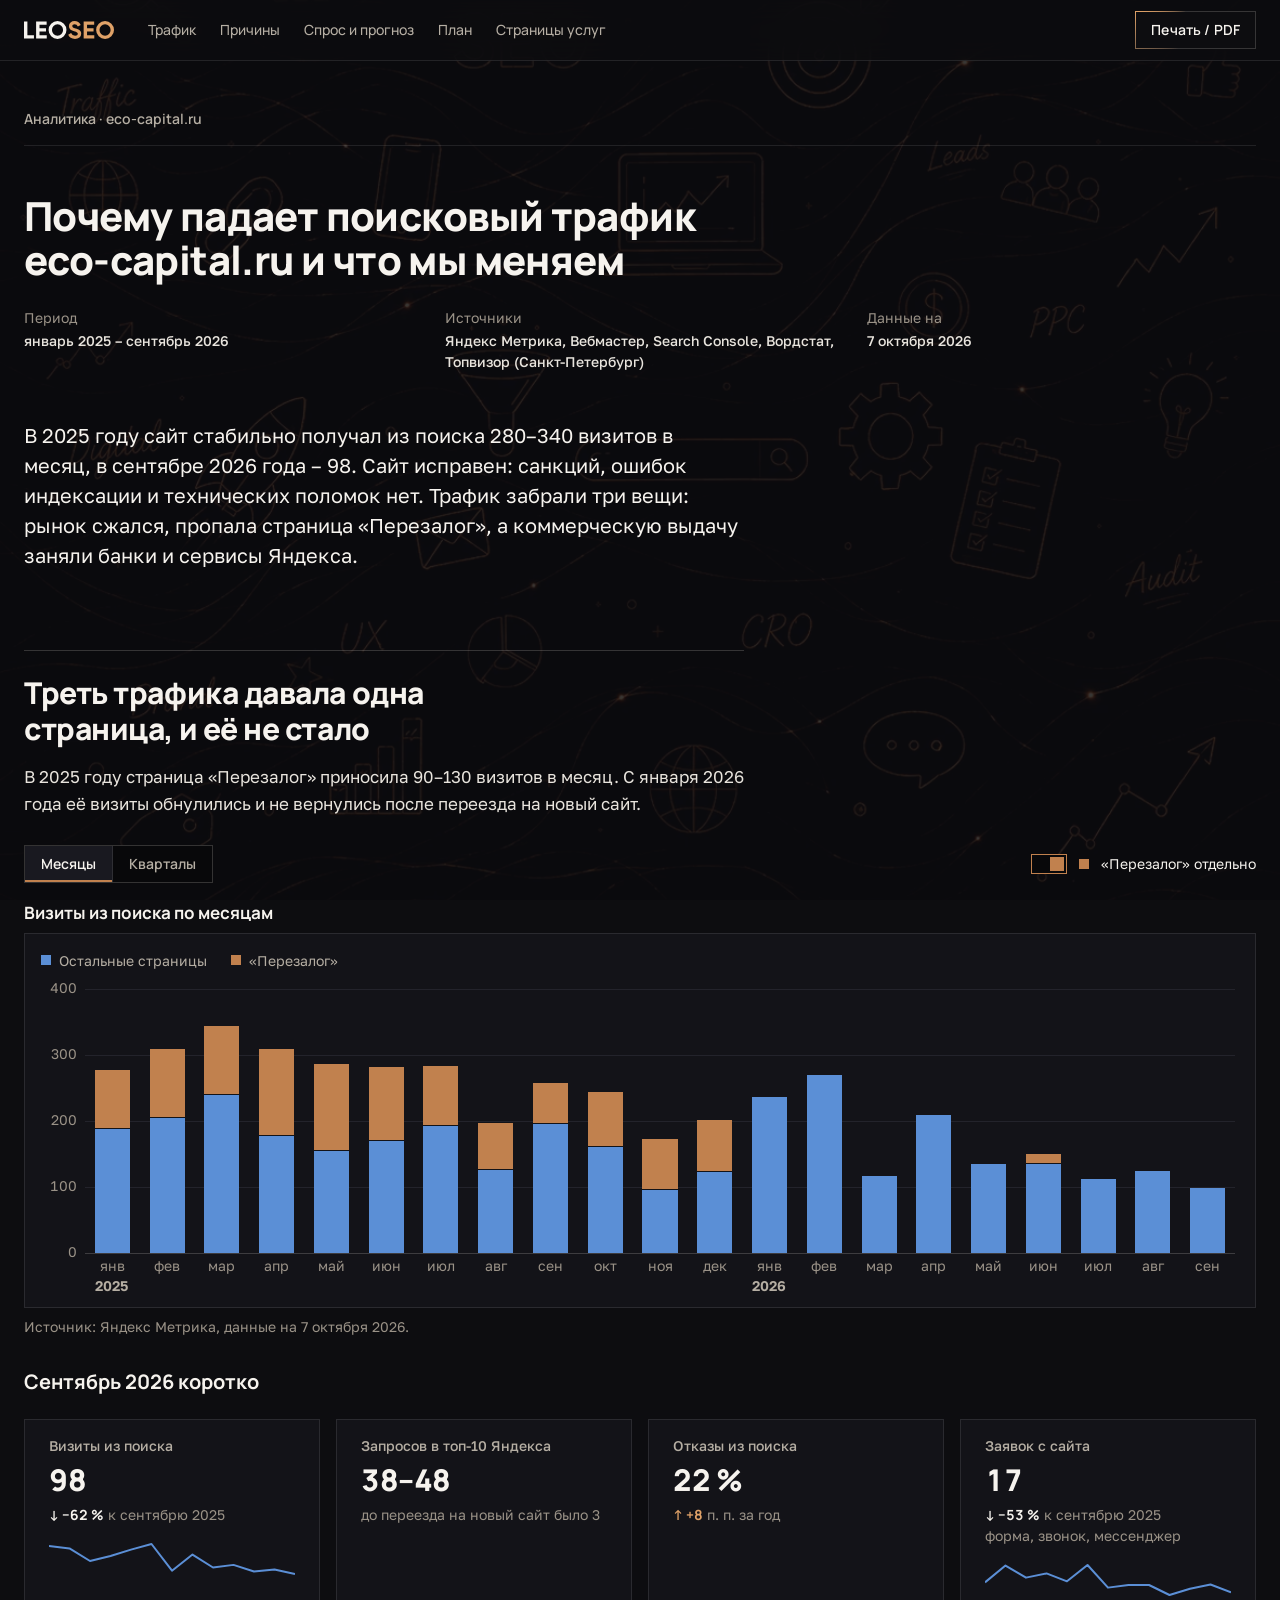
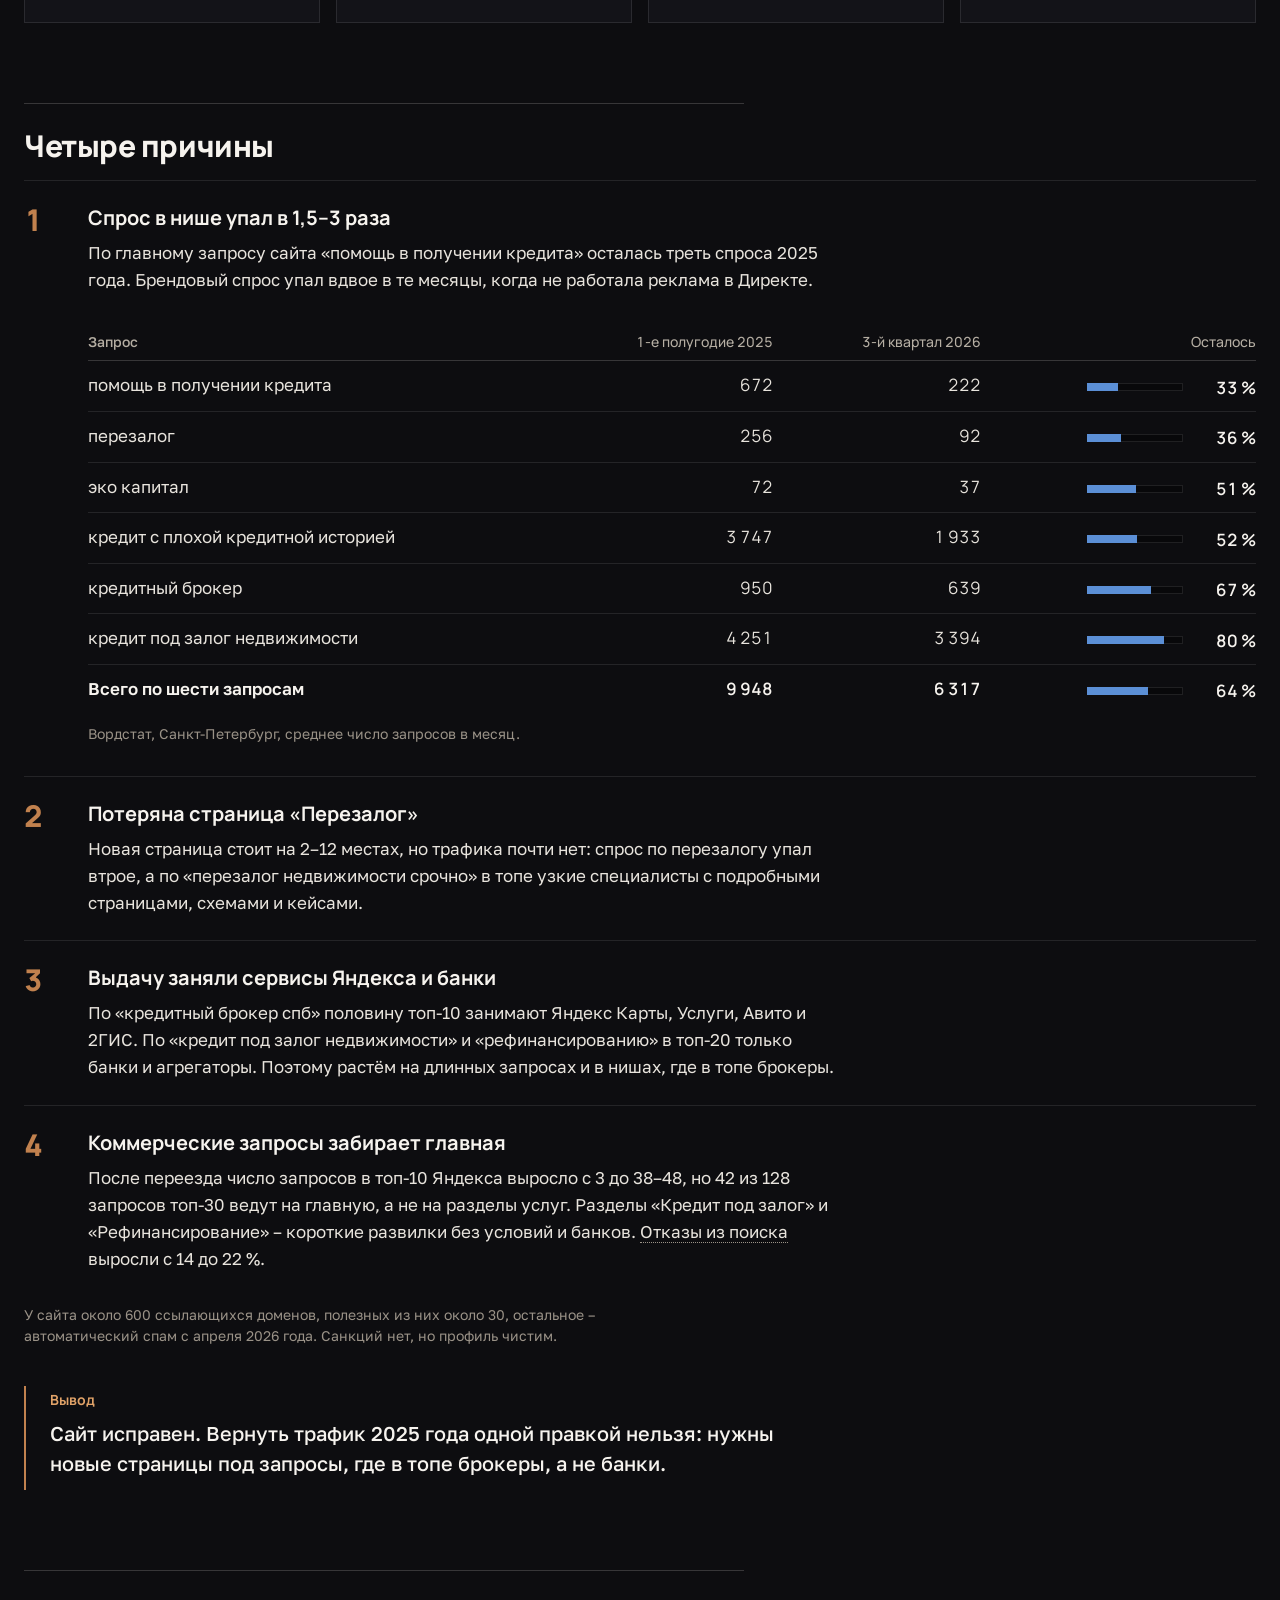
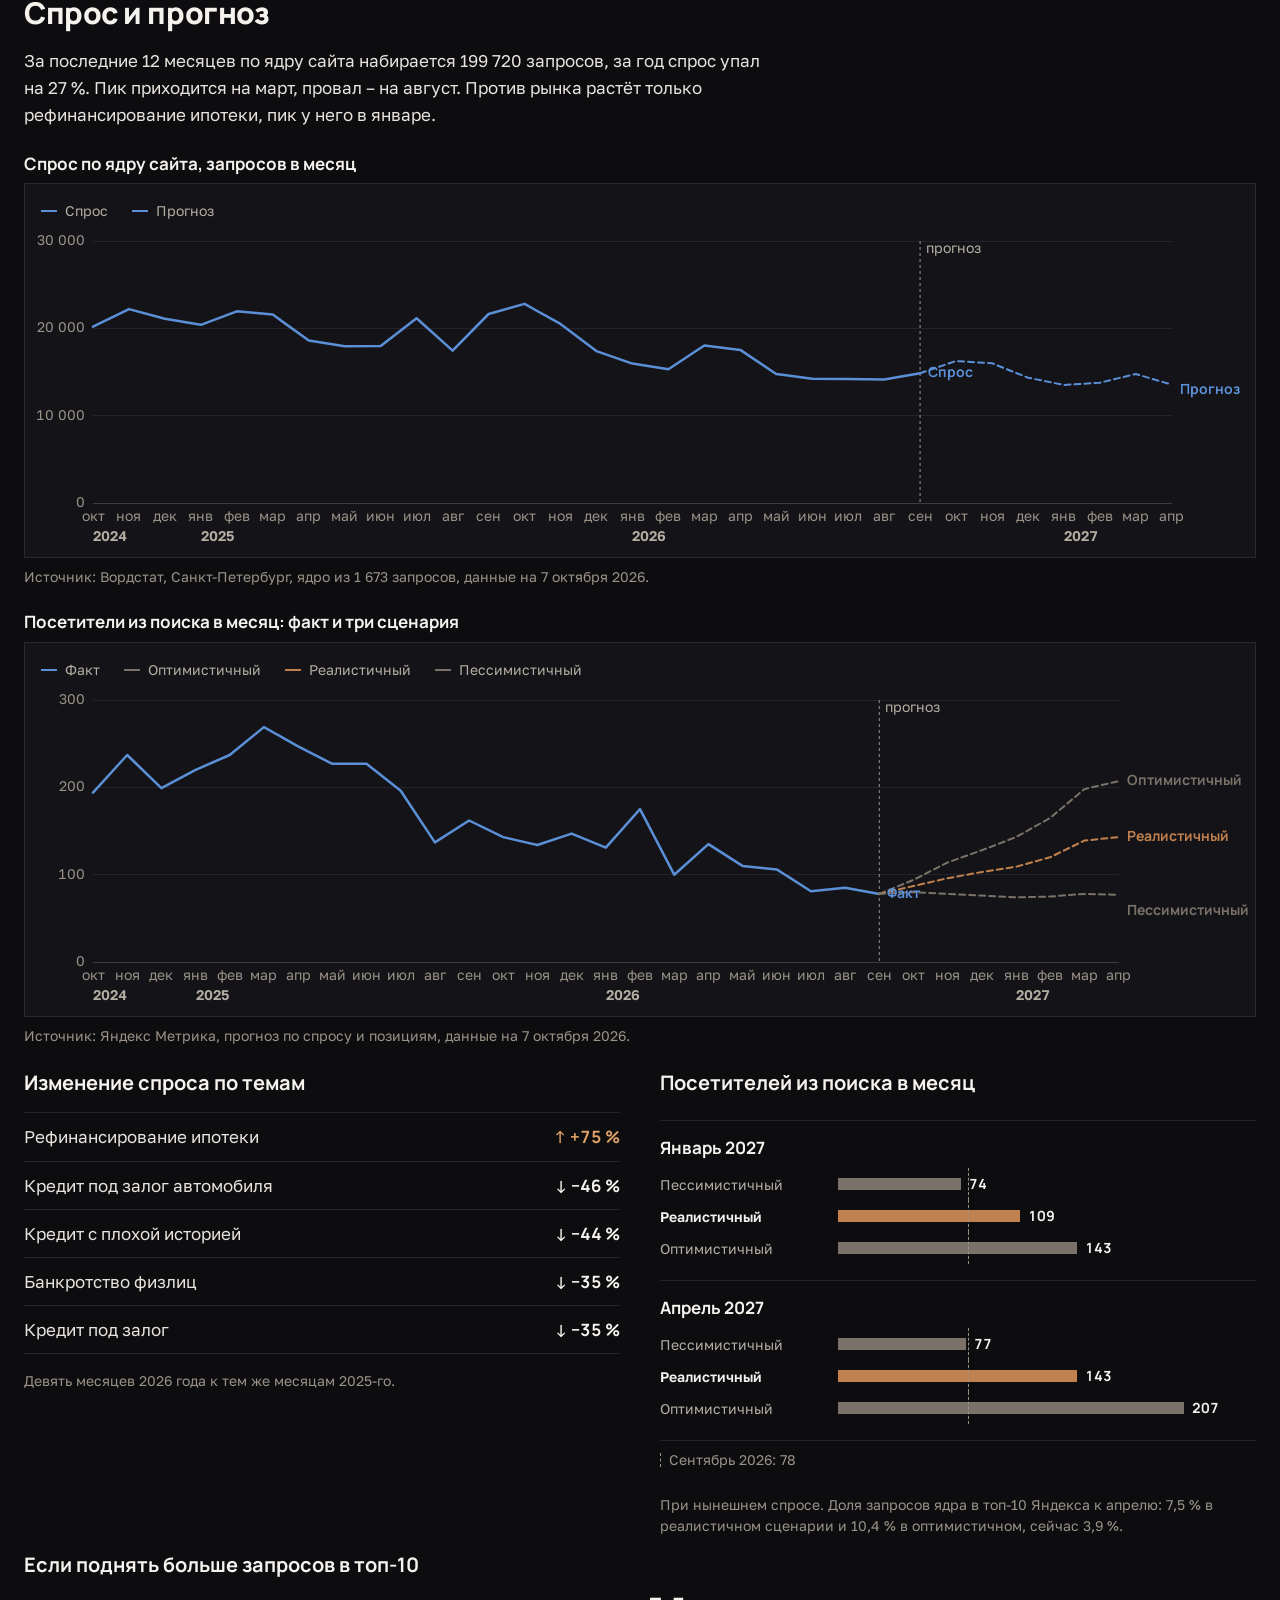
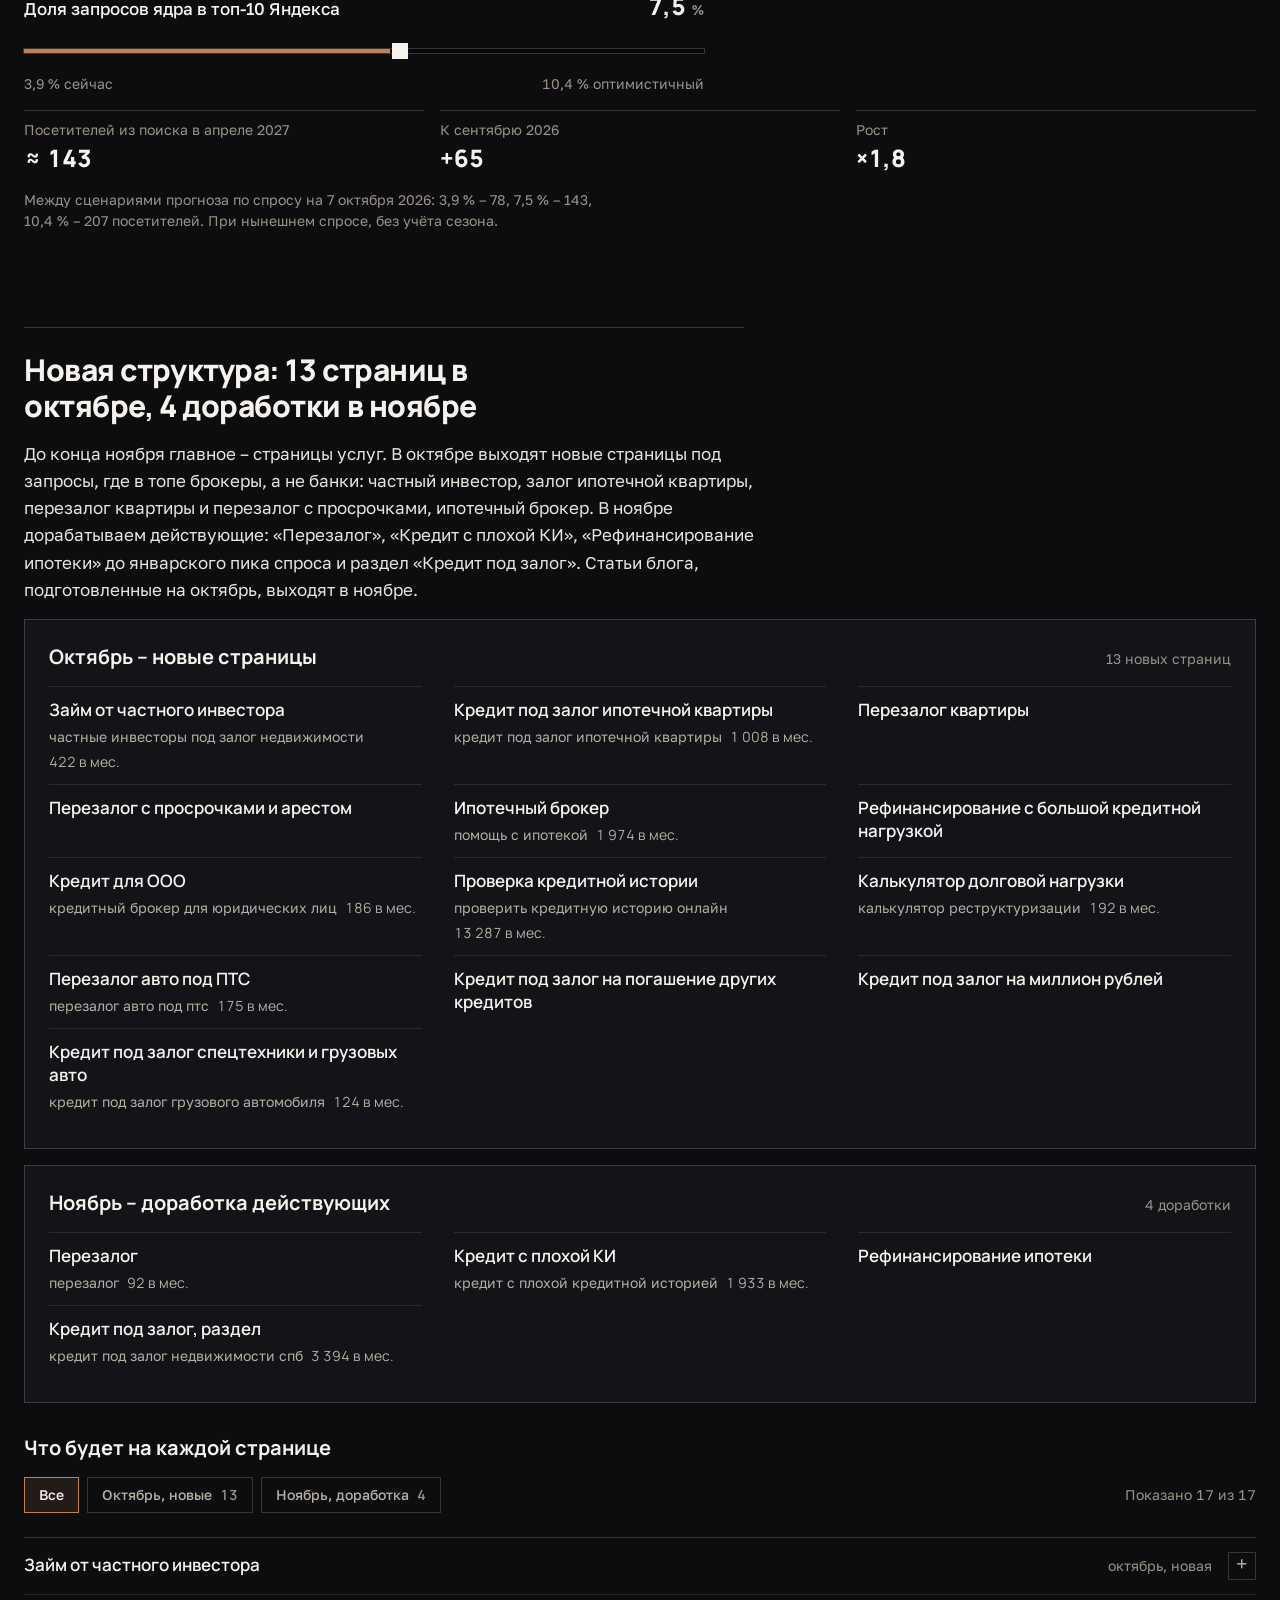
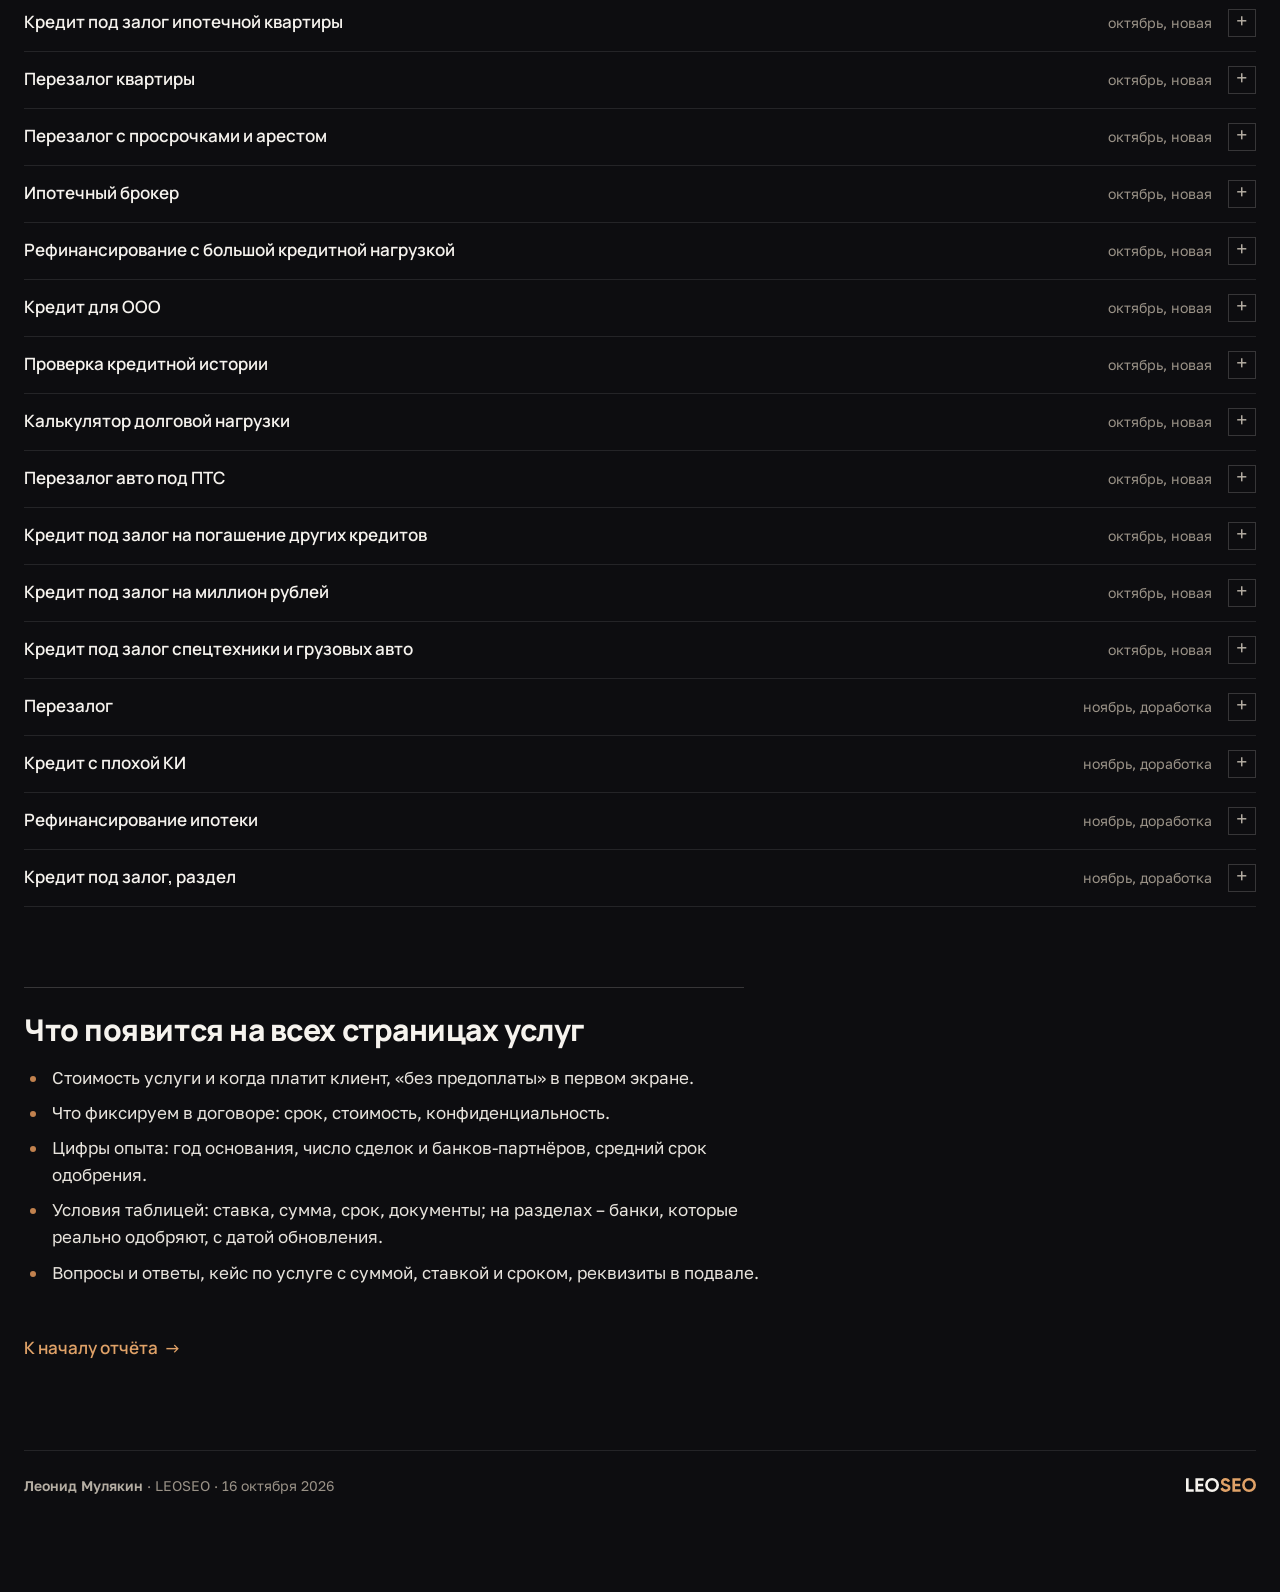
==== commit ddc78e08: "Демо: eco-capital/analitika-i-struktura" ====
--- a/eco-capital/analitika-i-struktura/index.html
+++ b/eco-capital/analitika-i-struktura/index.html
@@ -142,6 +142,44 @@
   :root{--page-pad:16px;--space-section:var(--sp-7)}
 }
 
+/* tokens/motion.css */
+/* LEOSEO — motion, focus and state tokens (mechanics from leoseo.ru).
+   Motion is a response to hover / press only. Nothing animates on scroll. */
+:root{
+  --ease:cubic-bezier(.22,.61,.36,1);
+  /* durations: colour+border / lift+rotate / sheen; lifts: card hover / tilt card */
+  --dur-fast:.16s;
+  --dur-lift:.26s;
+  --dur-sheen:.9s;
+  --lift:-2px;
+  --tilt-lift:-6px;
+  --tilt-max:5deg;
+
+  --focus-ring-color:var(--cu-300);  /* #e0a268 */
+  --focus-ring-width:2px;
+  --focus-ring-offset:2px;
+
+  --copper-tint:rgba(193,129,78,.12);   /* selected chip, copper badge */
+  --copper-edge:rgba(193,129,78,.55);   /* copper badge border */
+  --bar-bg:rgba(13,13,16,.72);          /* sticky toolbar */
+  --bar-bg-scrolled:rgba(8,8,10,.9);
+  --bar-blur:14px;
+  --bar-h:60px;
+
+  --state-error:#e07a5f;    /* 6.6:1 on --bg-deep; always with «!» and text */
+  --state-success:#8cbf9a;  /* 9.3:1 on --bg-deep; always with «✓» and text */
+}
+@media (prefers-reduced-motion:reduce){
+  :root{
+    --dur-fast:0s;
+    --dur-lift:0s;
+    --dur-sheen:0s;
+    --lift:0px;
+    --tilt-lift:0px;
+    --tilt-max:0deg;
+  }
+}
+
 /* tokens/base.css */
 /* Element defaults for report pages + print geometry. */
 *,*::before,*::after{box-sizing:border-box}
@@ -429,6 +467,198 @@
 .ls-prog__k i{display:inline-block;width:10px;height:10px;margin-right:6px;vertical-align:-1px}
 @media (max-width:600px){.ls-seg__o{min-height:44px}}
 
+/* components/mechanics.css */
+/* LEOSEO — interaction layer (leo-*). Adds hover/press motion, focus, buttons, chips, badges,
+   sticky toolbar, form states. Base ls-* rules stay untouched; refinements below extend them.
+   Doc-only forced states: .is-hover / .is-active / .is-focus mirror :hover / :active / :focus-visible. */
+
+/* focus — everywhere */
+:where(a,button,input,select,textarea,summary,[tabindex]):focus-visible,
+.is-focus{outline:var(--focus-ring-width) solid var(--focus-ring-color)!important;outline-offset:var(--focus-ring-offset)!important}
+.ls-range input:focus-visible{outline:none!important}
+.ls-range input:focus-visible::-webkit-slider-thumb{outline:var(--focus-ring-width) solid var(--focus-ring-color);outline-offset:var(--focus-ring-offset)}
+.ls-range input:focus-visible::-moz-range-thumb{outline:var(--focus-ring-width) solid var(--focus-ring-color);outline-offset:var(--focus-ring-offset)}
+@media (min-width:601px){.ls-tabs{overflow:visible}}
+
+/* arrows & links */
+.leo-arrow{display:inline-block;transition:transform var(--dur-lift) var(--ease)}
+:is(a,button,.leo-card):is(:hover,.is-hover)>.leo-arrow,
+:is(a,button,.leo-card):is(:hover,.is-hover) .leo-reveal .leo-arrow{transform:translateX(4px)}
+.leo-link{display:inline-flex;align-items:center;gap:6px;min-height:44px;color:var(--accent-text);font:var(--fw-semibold) var(--fs-2)/1.4 var(--font-display);text-decoration:none;transition:color var(--dur-fast) var(--ease)}
+.leo-link:is(:hover,.is-hover){color:var(--text-strong)}
+
+/* ───── buttons ───── */
+.leo-btn{display:inline-flex;align-items:center;justify-content:center;gap:var(--sp-1);min-height:44px;padding:0 20px;font:var(--fw-semibold) var(--fs-1)/1 var(--font-display);letter-spacing:.01em;border:1px solid transparent;border-radius:0;cursor:pointer;text-decoration:none;white-space:nowrap;-webkit-tap-highlight-color:transparent;
+  transition:background-color var(--dur-fast) var(--ease),border-color var(--dur-fast) var(--ease),color var(--dur-fast) var(--ease),transform var(--dur-fast) var(--ease)}
+.leo-btn--sm{min-height:36px;padding:0 14px}
+.leo-btn--lg{min-height:52px;padding:0 28px;font-size:var(--fs-2)}
+.leo-btn--block{display:flex;width:100%}
+@media (max-width:600px){.leo-btn--sm{min-height:44px}}
+.leo-btn--primary{background:var(--accent);border-color:var(--accent);color:var(--n-deep)}
+.leo-btn--primary:is(:hover,.is-hover){background:var(--cu-300);border-color:var(--cu-300);color:var(--n-deep)}
+.leo-btn--primary:is(:active,.is-active){background:var(--cu-600);border-color:var(--cu-600);transform:translateY(1px)}
+.leo-btn--outline{background:var(--bg);border-color:var(--line-strong);color:var(--text-strong)}
+.leo-btn--outline:is(:hover,.is-hover){border-color:var(--accent-line);color:var(--accent-text)}
+.leo-btn--outline:is(:active,.is-active){background:var(--surface-2);transform:translateY(1px)}
+.leo-btn--ghost{background:transparent;color:var(--text-muted)}
+.leo-btn--ghost:is(:hover,.is-hover){background:var(--hover);color:var(--text-strong)}
+.leo-btn--ghost:is(:active,.is-active){background:rgba(246,243,238,.08);transform:translateY(1px)}
+.leo-btn:is(:disabled,[aria-disabled="true"]):not(.is-loading){background:transparent;border-color:var(--line);color:var(--text-faint);opacity:.6;cursor:not-allowed;transform:none}
+.leo-btn--ghost:is(:disabled,[aria-disabled="true"]):not(.is-loading){border-color:transparent}
+.leo-btn.is-loading{cursor:progress}
+.leo-btn.is-loading:is(:hover,:active){transform:none}
+.leo-spin{width:14px;height:14px;border:2px solid currentColor;border-right-color:transparent;flex:none;animation:leo-rot .7s linear infinite}
+@keyframes leo-rot{to{transform:rotate(1turn)}}
+
+/* glow wrapper: copper edge rests in one corner, rotates on hover / focus */
+.leo-glow{position:relative;display:inline-flex;padding:1px;isolation:isolate;overflow:hidden;background:var(--line-strong);vertical-align:middle}
+.leo-glow--block{display:flex;width:100%}
+.leo-glow::before{content:"";position:absolute;left:50%;top:50%;width:200%;aspect-ratio:1;translate:-50% -50%;z-index:-1;
+  background:conic-gradient(from 0deg,transparent 0 62%,var(--cu-300) 80%,transparent 92%);animation:leo-rot 3.2s linear infinite;animation-play-state:paused}
+.leo-glow:is(:hover,:focus-within,.is-hover)::before{animation-play-state:running}
+.leo-glow>.leo-btn{border-color:transparent;flex:1}
+.leo-glow>.leo-btn--outline{background:var(--bg)}
+
+/* ───── cards (extends .ls-card) ───── */
+.leo-card{position:relative;overflow:hidden;cursor:pointer;
+  transition:transform var(--dur-lift) var(--ease),border-color var(--dur-fast) var(--ease),background-color var(--dur-fast) var(--ease)}
+.leo-card:is(:hover,.is-hover){transform:translateY(var(--lift));border-color:var(--accent-line)}
+.leo-card:is(:active,.is-active){transform:translateY(0)}
+.leo-card[data-tilt]{transform-style:preserve-3d;will-change:transform}
+.leo-card[data-tilt].is-tilting{transition:transform .08s linear,border-color var(--dur-fast) var(--ease),background-color var(--dur-fast) var(--ease)}
+.leo-sheen::after{content:"";position:absolute;inset:0;pointer-events:none;background:linear-gradient(105deg,transparent 30%,rgba(246,243,238,.08) 50%,transparent 70%);transform:translateX(-110%)}
+.leo-sheen:is(:hover,.is-hover)::after{transform:translateX(110%);transition:transform var(--dur-sheen) var(--ease)}
+.leo-reveal{display:inline-flex;align-items:center;gap:6px;margin-top:var(--sp-1);font:var(--fw-semibold) var(--fs-1)/1.4 var(--font-display);color:var(--accent-text);opacity:0;transform:translateY(4px);
+  transition:opacity var(--dur-fast) var(--ease),transform var(--dur-lift) var(--ease)}
+.leo-card:is(:hover,:focus-visible,.is-hover) .leo-reveal{opacity:1;transform:none}
+@media (hover:none){.leo-reveal{opacity:1;transform:none}}
+.ls-card.is-featured{background:var(--surface-2);border-color:var(--accent-line)}
+.ls-card__badge{position:absolute;top:var(--sp-2);right:var(--sp-2)}
+.ls-card.is-featured .ls-card__top{padding-right:96px}
+@media print{.leo-reveal{display:none}.leo-card{transform:none!important}}
+
+/* ───── chips & badges ───── */
+.leo-chips{display:flex;flex-wrap:wrap;align-items:center;gap:var(--sp-1);margin:var(--sp-2) 0 0}
+.leo-chip{display:inline-flex;align-items:center;gap:var(--sp-1);min-height:36px;padding:0 14px;border:1px solid var(--line-strong);background:transparent;color:var(--text-muted);font:var(--fw-medium) var(--fs-1)/1 var(--font-text);cursor:pointer;border-radius:0;
+  transition:color var(--dur-fast) var(--ease),border-color var(--dur-fast) var(--ease),background-color var(--dur-fast) var(--ease),transform var(--dur-fast) var(--ease)}
+.leo-chip:is(:hover,.is-hover){color:var(--text-strong);border-color:var(--text-faint)}
+.leo-chip:is(:active,.is-active){transform:translateY(1px)}
+.leo-chip[aria-pressed="true"]{background:var(--copper-tint);border-color:var(--accent-line);color:var(--text-strong)}
+.leo-chip:disabled{opacity:.45;cursor:not-allowed;transform:none;color:var(--text-faint);border-color:var(--line)}
+.leo-chip__n{font:var(--fw-semibold) var(--fs-1)/1 var(--font-num);font-variant-numeric:tabular-nums;color:var(--text-faint)}
+.leo-chip[aria-pressed="true"] .leo-chip__n{color:var(--accent-text)}
+.leo-chips__s{margin-left:auto;font:var(--text-small);color:var(--text-faint);font-variant-numeric:tabular-nums}
+@media (max-width:600px){.leo-chip{min-height:44px}.leo-chips__s{margin-left:0;width:100%}}
+@media print{.leo-chips{display:none}}
+
+.leo-badge,.ls-tag,.ls-status{display:inline-flex;align-items:center;gap:6px;height:24px;padding:0 8px;border:1px solid var(--line-strong);background:transparent;color:var(--text-muted);font:var(--fw-semibold) var(--fs-1)/1 var(--font-display);letter-spacing:.01em;white-space:nowrap;vertical-align:middle}
+.leo-badge--copper,.ls-tag.is-new{color:var(--accent-text);border-color:var(--copper-edge);background:var(--copper-tint)}
+.leo-badge--mono{font-family:var(--font-num);font-variant-numeric:tabular-nums;color:var(--text-strong);background:var(--bg-deep)}
+.leo-badge--dot,.ls-status,.ls-status:is(.is-done,.is-doing,.is-todo){border-color:transparent;padding-left:0;background:transparent}
+.leo-badge--dot::before,.ls-status::before{content:"";width:7px;height:7px;background:currentColor;flex:none}
+.leo-badge--dot.is-copper,.ls-status.is-doing{color:var(--accent-text)}
+.leo-badge--dot.is-ink,.ls-status.is-done{color:var(--text-strong)}
+.leo-badge--dot.is-faint,.ls-status.is-todo{color:var(--text-faint)}
+.ls-status.is-todo::before,.leo-badge--dot.is-faint::before{background:transparent;border:1px solid currentColor}
+
+/* ───── segments, tabs, accordion ───── */
+.ls-seg__o{transition:color var(--dur-fast) var(--ease),background-color var(--dur-fast) var(--ease)}
+.ls-seg__o:is(:hover,.is-hover):not(:disabled){color:var(--text-strong);background:var(--hover)}
+.ls-seg__o:is(:active,.is-active):not(:disabled){background:rgba(246,243,238,.08)}
+.ls-seg__o[aria-checked="true"]{background:var(--surface-2);box-shadow:inset 0 -2px 0 var(--accent)}
+.ls-seg__o:disabled{color:var(--text-faint);opacity:.45;cursor:not-allowed}
+.ls-tabs .ls-seg__o{box-shadow:inset 0 -2px 0 transparent;transition:color var(--dur-fast) var(--ease),box-shadow var(--dur-fast) var(--ease)}
+.ls-tabs .ls-seg__o:is(:hover,.is-hover):not(:disabled){background:none;box-shadow:inset 0 -2px 0 var(--line-strong)}
+.ls-tabs .ls-seg__o[aria-selected="true"]{color:var(--text-strong);box-shadow:inset 0 -2px 0 var(--accent)}
+.ls-acc__b{transition:color var(--dur-fast) var(--ease)}
+.ls-acc__b:is(:hover,.is-hover){color:var(--accent-text)}
+.ls-acc__g{font-size:0;transition:border-color var(--dur-fast) var(--ease),color var(--dur-fast) var(--ease)}
+.ls-acc__g::before{content:"+";display:block;font:var(--fw-medium) 20px/1 var(--font-display);transition:transform var(--dur-lift) var(--ease)}
+.ls-acc__b[aria-expanded="true"] .ls-acc__g::before{transform:rotate(45deg)}
+.ls-acc__b:is(:hover,.is-hover) .ls-acc__g{border-color:var(--accent-line);color:var(--accent-text)}
+
+/* ───── tooltips, table rows, carousel, slider ───── */
+.ls-table tbody tr{transition:background-color var(--dur-fast) var(--ease)}
+.ls-table tbody tr:is(:hover,.is-hover){background:var(--hover)}
+.ls-table tbody tr:is(:hover,.is-hover) td:first-child{color:var(--text-strong)}
+.ls-car__trk{padding-block:var(--sp-1);margin-block:calc(-1 * var(--sp-1))}
+.ls-car__btn{transition:border-color var(--dur-fast) var(--ease),color var(--dur-fast) var(--ease),background-color var(--dur-fast) var(--ease),transform var(--dur-fast) var(--ease)}
+.ls-car__btn:is(:hover,.is-hover):not(:disabled){border-color:var(--accent-line);color:var(--accent-text);background:var(--bg-deep)}
+.ls-car__btn:is(:active,.is-active):not(:disabled){transform:translateY(1px)}
+.ls-car__btn:disabled{opacity:.5;cursor:not-allowed}
+.ls-car__dot span{transition:background-color var(--dur-fast) var(--ease),border-color var(--dur-fast) var(--ease)}
+.ls-car__dot:hover span{border-color:var(--text-strong)}
+.ls-range input::-webkit-slider-thumb{transition:background-color var(--dur-fast) var(--ease),transform var(--dur-fast) var(--ease)}
+.ls-range input:hover::-webkit-slider-thumb{background:var(--cu-300)}
+.ls-range input:active::-webkit-slider-thumb{background:var(--accent);transform:scale(1.1)}
+.ls-range input:hover::-moz-range-thumb{background:var(--cu-300)}
+.ls-range input:active{cursor:grabbing}
+.ls-range.is-disabled{opacity:.5}
+.ls-range input:disabled{cursor:not-allowed}
+.ls-range input:disabled::-webkit-slider-thumb{background:var(--text-faint)}
+.ls-range input:disabled::-moz-range-thumb{background:var(--text-faint)}
+.ls-range.is-disabled input::-webkit-slider-runnable-track{background:var(--bg-deep)}
+
+.leo-hint{position:relative;display:inline;border-bottom:1px dotted var(--text-faint);cursor:help;transition:border-color var(--dur-fast) var(--ease),color var(--dur-fast) var(--ease)}
+.leo-hint:is(:hover,:focus-visible,.is-hover){border-bottom-color:var(--accent);color:var(--text-strong)}
+.leo-hint__b{position:absolute;left:0;bottom:calc(100% + 8px);z-index:6;width:max-content;max-width:min(300px,80vw);background:var(--surface-2);border:1px solid var(--line-strong);padding:var(--sp-1) 12px;font:var(--text-small);color:var(--text-strong);text-align:left;white-space:normal;
+  opacity:0;visibility:hidden;transform:translateY(4px);pointer-events:none;transition:opacity var(--dur-fast) var(--ease),transform var(--dur-fast) var(--ease),visibility var(--dur-fast)}
+.leo-hint:is(:hover,:focus-visible,.is-hover) .leo-hint__b{opacity:1;visibility:visible;transform:none}
+@media print{.leo-hint{border-bottom:0}.leo-hint__b{display:none}}
+
+/* ───── sticky report toolbar ───── */
+.leo-bar{position:sticky;top:0;z-index:30;background:var(--bar-bg);-webkit-backdrop-filter:blur(var(--bar-blur));backdrop-filter:blur(var(--bar-blur));border-bottom:1px solid var(--line)}
+.leo-bar.is-scrolled{background:var(--bar-bg-scrolled)}
+.leo-bar__in{max-width:var(--content-max);margin:0 auto;padding:0 var(--page-pad);min-height:var(--bar-h);display:flex;align-items:center;gap:var(--sp-3)}
+.leo-bar__nav{display:flex;flex:1;min-width:0;gap:var(--sp-h);overflow-x:auto;scrollbar-width:none}
+.leo-bar__nav::-webkit-scrollbar{display:none}
+.leo-bar__a{display:inline-flex;align-items:center;min-height:44px;padding:0 10px;color:var(--text-muted);text-decoration:none;font:var(--fw-medium) var(--fs-1)/1 var(--font-display);white-space:nowrap;box-shadow:inset 0 -2px 0 transparent;
+  transition:color var(--dur-fast) var(--ease),box-shadow var(--dur-fast) var(--ease)}
+.leo-bar__a:is(:hover,.is-hover){color:var(--text-body)}
+.leo-bar__a[aria-current="true"]{color:var(--text-strong);box-shadow:inset 0 -2px 0 var(--accent)}
+.leo-bar__a:focus-visible{outline-offset:-2px!important}
+.ls-h2[id]{scroll-margin-top:calc(var(--bar-h) + var(--sp-2))}
+@media (max-width:600px){.leo-bar__in{gap:var(--sp-2)}.leo-bar .ls-logo{display:none}}
+@media print{.leo-bar{display:none!important}}
+
+/* ───── form ───── */
+.leo-form{display:grid;gap:var(--sp-3);max-width:36em;margin:var(--space-block) 0}
+.leo-field{display:grid;gap:6px}
+.leo-field__l{font:var(--fw-medium) var(--fs-1)/1.4 var(--font-text);color:var(--text-muted)}
+.leo-field__l i{font-style:normal;color:var(--text-faint)}
+.leo-input{width:100%;min-height:48px;padding:12px 14px;background:var(--bg-deep);border:1px solid var(--line-strong);border-radius:0;color:var(--text-strong);font:var(--text-body-font);
+  transition:border-color var(--dur-fast) var(--ease),background-color var(--dur-fast) var(--ease)}
+textarea.leo-input{min-height:120px;resize:vertical;line-height:1.5}
+.leo-input::placeholder{color:var(--text-faint)}
+.leo-input:is(:hover,.is-hover):not(:disabled){border-color:var(--text-faint)}
+.leo-input:is(:focus,.is-focus){border-color:var(--accent-line);background:var(--n-deep)}
+.leo-field.is-error .leo-input{border-color:var(--state-error)}
+.leo-field.is-success .leo-input{border-color:var(--state-success)}
+.leo-input:disabled{opacity:.5;cursor:not-allowed}
+.leo-field__m{display:flex;gap:var(--sp-1);align-items:baseline;font:var(--text-small);color:var(--text-faint);margin:0}
+.leo-field.is-error .leo-field__m{color:var(--state-error)}
+.leo-field.is-success .leo-field__m{color:var(--state-success)}
+.leo-field__ic{display:inline-grid;place-items:center;width:16px;height:16px;flex:none;border:1px solid currentColor;font:var(--fw-bold) 11px/1 var(--font-display);transform:translateY(2px)}
+.leo-check{display:flex;gap:12px;align-items:flex-start;min-height:44px;padding:10px 0;cursor:pointer;font:var(--text-small);color:var(--text-muted);position:relative}
+.leo-check input{position:absolute;opacity:0;width:20px;height:20px;margin:0;top:10px;left:0}
+.leo-check__b{display:grid;place-items:center;width:20px;height:20px;flex:none;border:1px solid var(--line-strong);background:var(--bg-deep);
+  transition:border-color var(--dur-fast) var(--ease),background-color var(--dur-fast) var(--ease)}
+.leo-check:is(:hover,.is-hover) .leo-check__b{border-color:var(--accent-line)}
+.leo-check input:checked+.leo-check__b{background:var(--accent);border-color:var(--accent)}
+.leo-check input:checked+.leo-check__b::after{content:"✓";font:var(--fw-bold) 14px/1 var(--font-display);color:var(--n-deep)}
+.leo-check input:focus-visible+.leo-check__b,.leo-check.is-focus .leo-check__b{outline:var(--focus-ring-width) solid var(--focus-ring-color);outline-offset:var(--focus-ring-offset)}
+.leo-check.is-error .leo-check__b{border-color:var(--state-error)}
+.leo-check.is-disabled{opacity:.5;cursor:not-allowed}
+.leo-check a{color:var(--accent-text)}
+
+/* reduced motion: everything off */
+@media (prefers-reduced-motion:reduce){
+  *,*::before,*::after{transition-duration:0s!important;animation:none!important}
+  .leo-card,.leo-card[data-tilt]{transform:none!important}
+  .leo-sheen::after{display:none}
+  .leo-reveal{opacity:1;transform:none}
+}
+
 /* страница демо */
 :root{--content-max:1440px}
 .ls-tw{overflow-x:auto}
@@ -442,23 +672,27 @@
 @bottom-right{content:counter(page) " / " counter(pages);font:500 9pt Manrope,sans-serif;color:#6e675e}}
 @page:first{@top-left{content:none}@top-right{content:none}}
 </style></head><body>
-<div class="ls-page"><main class="ls-page__inner">
+<div class="ls-page" id="top">
+<div class="leo-bar"><div class="leo-bar__in"><a href="#top" aria-label="LEOSEO, к началу отчёта" style="display:inline-flex;min-height:44px;align-items:center"><span class="ls-logo" role="img" aria-label="LEOSEO" style="height:18px"></span></a>
+<nav class="leo-bar__nav" aria-label="Разделы отчёта"><a class="leo-bar__a" href="#traffic">Трафик</a><a class="leo-bar__a" href="#reasons">Причины</a><a class="leo-bar__a" href="#demand">Спрос и прогноз</a><a class="leo-bar__a" href="#plan">План</a><a class="leo-bar__a" href="#pages">Страницы услуг</a></nav>
+<span class="leo-glow"><button type="button" class="leo-btn leo-btn--outline leo-btn--sm" onclick="window.print()">Печать / PDF</button></span></div></div>
+<main class="ls-page__inner">
 <header class="ls-head">
-<div class="ls-head__bar"><span class="ls-logo" role="img" aria-label="LEOSEO" style="height:20px"></span><span class="ls-head__client">Аналитика · eco-capital.ru</span></div>
+<div class="ls-head__bar"><span class="ls-head__client">Аналитика · eco-capital.ru</span></div>
 <h1 class="ls-h1">Почему падает поисковый трафик eco-capital.ru и что мы меняем</h1>
 <dl class="ls-head__meta"><div><dt>Период</dt><dd>январь 2025 – сентябрь 2026</dd></div><div><dt>Источники</dt><dd>Яндекс Метрика, Вебмастер, Search Console, Вордстат, Топвизор (Санкт-Петербург)</dd></div><div><dt>Данные на</dt><dd>7 октября 2026</dd></div></dl>
 </header>
 
 <p class="ls-lead">В 2025 году сайт стабильно получал из поиска 280–340 визитов в месяц, в сентябре 2026 года – 98. Сайт исправен: санкций, ошибок индексации и технических поломок нет. Трафик забрали три вещи: рынок сжался, пропала страница «Перезалог», а коммерческую выдачу заняли банки и сервисы Яндекса.</p>
 
-<h2 class="ls-h2">Треть трафика давала одна страница, и её не стало</h2>
+<h2 class="ls-h2" id="traffic">Треть трафика давала одна страница, и её не стало</h2>
 <p class="ls-p">В 2025 году страница «Перезалог» приносила 90–130 визитов в месяц. С января 2026 года её визиты обнулились и не вернулись после переезда на новый сайт.</p>
 <div class="ls-controls ls-screen-only"><div class="ls-seg" role="radiogroup" aria-label="Шаг графика" data-for="ch-traffic"><button type="button" class="ls-btn-reset ls-seg__o" role="radio" aria-checked="true" tabindex="0" data-value="m">Месяцы</button><button type="button" class="ls-btn-reset ls-seg__o" role="radio" aria-checked="false" tabindex="-1" data-value="q">Кварталы</button></div><button type="button" class="ls-btn-reset ls-tgl" role="switch" aria-checked="true" data-for="ch-traffic" data-series="«Перезалог»"><span class="ls-tgl__sw" aria-hidden="true"></span><i class="ls-tgl__dot" style="background:var(--data-2)" aria-hidden="true"></i><span>«Перезалог» отдельно</span></button></div>
 <figure class="ls-fig"><p class="ls-fig__title">Визиты из поиска по месяцам</p><div class="ls-fig__frame"><ul class="ls-legend"><li><i style="background:var(--data-1)"></i>Остальные страницы</li><li><i style="background:var(--data-2)"></i>«Перезалог»</li></ul><div class="ls-fig__wrap"><div id="ch-traffic" data-chart='{"x": ["2025-01", "2025-02", "2025-03", "2025-04", "2025-05", "2025-06", "2025-07", "2025-08", "2025-09", "2025-10", "2025-11", "2025-12", "2026-01", "2026-02", "2026-03", "2026-04", "2026-05", "2026-06", "2026-07", "2026-08", "2026-09"], "series": [{"name": "Остальные страницы", "values": [188, 205, 239, 177, 155, 169, 193, 126, 195, 160, 96, 123, 237, 269, 117, 209, 135, 135, 112, 124, 98]}, {"name": "«Перезалог»", "values": [90, 104, 105, 132, 131, 113, 90, 71, 62, 84, 76, 78, 0, 0, 0, 0, 0, 15, 0, 0, 0]}], "label": "Визиты из поиска, январь 2025 – сентябрь 2026", "total": "Всего", "titles": {"m": "Визиты из поиска по месяцам", "q": "Визиты из поиска по кварталам"}}'></div><div class="ls-tip" style="display:none" role="status"></div></div></div><figcaption class="ls-fig__cap">Источник: Яндекс Метрика, данные на 7 октября 2026.</figcaption></figure>
 <h3 class="ls-h3">Сентябрь 2026 коротко</h3>
 <div class="ls-cards"><article class="ls-card is-metric"><div class="ls-card__top"><h4 class="ls-card__t">Визиты из поиска</h4></div><p class="ls-card__v">98</p><p class="ls-card__c"><span class="ls-card__chg">↓ −62 %</span> к сентябрю 2025</p><svg class="ls-card__spark" viewBox="0 0 100 36" preserveAspectRatio="none" role="img" aria-label="Визиты из поиска за 13 месяцев"><polyline points="0.00,5.11 8.33,7.39 16.67,20.02 25.00,14.93 33.33,8.61 41.67,3.00 50.00,29.67 58.33,13.53 66.67,26.51 75.00,23.88 83.33,30.54 91.67,28.44 100.00,33.00" fill="none" stroke="var(--data-1)" stroke-width="2" vector-effect="non-scaling-stroke" stroke-linejoin="round"/></svg></article><article class="ls-card is-metric"><div class="ls-card__top"><h4 class="ls-card__t">Запросов в топ-10 Яндекса</h4></div><p class="ls-card__v">38–48</p><p class="ls-card__c">до переезда на новый сайт было 3</p></article><article class="ls-card is-metric"><div class="ls-card__top"><h4 class="ls-card__t">Отказы из поиска</h4></div><p class="ls-card__v">22 %</p><p class="ls-card__c"><span class="ls-card__chg is-up">↑ +8</span> п. п. за год</p></article><article class="ls-card is-metric"><div class="ls-card__top"><h4 class="ls-card__t">Заявок с сайта</h4></div><p class="ls-card__v">17</p><p class="ls-card__c"><span class="ls-card__chg">↓ −53 %</span> к сентябрю 2025<br>форма, звонок, мессенджер</p><svg class="ls-card__spark" viewBox="0 0 100 36" preserveAspectRatio="none" role="img" aria-label="Заявки за 13 месяцев"><polyline points="0.00,20.37 8.33,3.53 16.67,15.63 25.00,11.42 33.33,19.32 41.67,3.00 50.00,25.63 58.33,23.00 66.67,23.00 75.00,33.00 83.33,26.68 91.67,22.47 100.00,30.37" fill="none" stroke="var(--data-1)" stroke-width="2" vector-effect="non-scaling-stroke" stroke-linejoin="round"/></svg></article></div>
 
-<h2 class="ls-h2">Четыре причины</h2>
+<h2 class="ls-h2" id="reasons">Четыре причины</h2>
 <ol class="ls-why">
 <li><h3 class="ls-h3">Спрос в нише упал в 1,5–3 раза</h3>
 <p class="ls-p">По главному запросу сайта «помощь в получении кредита» осталась треть спроса 2025 года. Брендовый спрос упал вдвое в те месяцы, когда не работала реклама в Директе.</p>
@@ -468,12 +702,12 @@
 <li><h3 class="ls-h3">Выдачу заняли сервисы Яндекса и банки</h3>
 <p class="ls-p">По «кредитный брокер спб» половину топ-10 занимают Яндекс Карты, Услуги, Авито и 2ГИС. По «кредит под залог недвижимости» и «рефинансированию» в топ-20 только банки и агрегаторы. Поэтому растём на длинных запросах и в нишах, где в топе брокеры.</p></li>
 <li><h3 class="ls-h3">Коммерческие запросы забирает главная</h3>
-<p class="ls-p">После переезда число запросов в топ-10 Яндекса выросло с 3 до 38–48, но 42 из 128 запросов топ-30 ведут на главную, а не на разделы услуг. Разделы «Кредит под залог» и «Рефинансирование» – короткие развилки без условий и банков. Отказы из поиска выросли с 14 до 22&nbsp;%.</p></li>
+<p class="ls-p">После переезда число запросов в топ-10 Яндекса выросло с 3 до 38–48, но 42 из 128 запросов топ-30 ведут на главную, а не на разделы услуг. Разделы «Кредит под залог» и «Рефинансирование» – короткие развилки без условий и банков. <span class="leo-hint" tabindex="0">Отказы из поиска<span class="leo-hint__b" role="tooltip">Визиты из поиска, которые закончились на одной странице быстрее чем за 15 секунд, так считает Метрика.</span></span> выросли с 14 до 22&nbsp;%.</p></li>
 </ol>
 <p class="ls-note">У сайта около 600 ссылающихся доменов, полезных из них около 30, остальное – автоматический спам с апреля 2026 года. Санкций нет, но профиль чистим.</p>
 <aside class="ls-conc" aria-label="Вывод"><p class="ls-conc__t">Вывод</p><div class="ls-conc__b"><p>Сайт исправен. Вернуть трафик 2025 года одной правкой нельзя: нужны новые страницы под запросы, где в топе брокеры, а не банки.</p></div></aside>
 
-<h2 class="ls-h2">Спрос и прогноз</h2>
+<h2 class="ls-h2" id="demand">Спрос и прогноз</h2>
 <p class="ls-p">За последние 12 месяцев по ядру сайта набирается 199&nbsp;720 запросов, за год спрос упал на 27&nbsp;%. Пик приходится на март, провал – на август. Против рынка растёт только рефинансирование ипотеки, пик у него в январе.</p>
 <figure class="ls-fig"><p class="ls-fig__title">Спрос по ядру сайта, запросов в месяц</p><div class="ls-fig__frame"><ul class="ls-legend"><li><i class="is-line" style="background:var(--data-1)"></i>Спрос</li><li><i class="is-line" style="background:var(--data-1)"></i>Прогноз</li></ul><div class="ls-fig__wrap"><div id="ch-demand" data-line='{"x": ["2024-10", "2024-11", "2024-12", "2025-01", "2025-02", "2025-03", "2025-04", "2025-05", "2025-06", "2025-07", "2025-08", "2025-09", "2025-10", "2025-11", "2025-12", "2026-01", "2026-02", "2026-03", "2026-04", "2026-05", "2026-06", "2026-07", "2026-08", "2026-09", "2026-10", "2026-11", "2026-12", "2027-01", "2027-02", "2027-03", "2027-04"], "series": [{"name": "Спрос", "values": [20189, 22201, 21105, 20401, 21949, 21576, 18590, 17942, 17991, 21162, 17453, 21644, 22793, 20508, 17389, 15966, 15306, 18038, 17528, 14774, 14228, 14195, 14128, 14867, null, null, null, null, null, null, null], "color": "var(--data-1)"}, {"name": "Прогноз", "values": [null, null, null, null, null, null, null, null, null, null, null, null, null, null, null, null, null, null, null, null, null, null, null, 14867, 16260, 15998, 14346, 13516, 13771, 14772, 13546], "color": "var(--data-1)", "dash": true}], "label": "Спрос по ядру, октябрь 2024 – апрель 2027", "split": 23, "splitLabel": "прогноз"}'></div><div class="ls-tip" style="display:none" role="status"></div></div></div><figcaption class="ls-fig__cap">Источник: Вордстат, Санкт-Петербург, ядро из 1 673 запросов, данные на 7 октября 2026.</figcaption></figure><figure class="ls-fig"><p class="ls-fig__title">Посетители из поиска в месяц: факт и три сценария</p><div class="ls-fig__frame"><ul class="ls-legend"><li><i class="is-line" style="background:var(--data-1)"></i>Факт</li><li><i class="is-line" style="background:var(--data-3)"></i>Оптимистичный</li><li><i class="is-line" style="background:var(--data-2)"></i>Реалистичный</li><li><i class="is-line" style="background:var(--data-3)"></i>Пессимистичный</li></ul><div class="ls-fig__wrap"><div id="ch-visitors" data-line='{"x": ["2024-10", "2024-11", "2024-12", "2025-01", "2025-02", "2025-03", "2025-04", "2025-05", "2025-06", "2025-07", "2025-08", "2025-09", "2025-10", "2025-11", "2025-12", "2026-01", "2026-02", "2026-03", "2026-04", "2026-05", "2026-06", "2026-07", "2026-08", "2026-09", "2026-10", "2026-11", "2026-12", "2027-01", "2027-02", "2027-03", "2027-04"], "series": [{"name": "Факт", "values": [194, 237, 199, 220, 237, 269, 247, 227, 227, 196, 137, 162, 143, 134, 147, 131, 175, 100, 135, 110, 106, 81, 85, 78, null, null, null, null, null, null, null], "color": "var(--data-1)"}, {"name": "Оптимистичный", "values": [null, null, null, null, null, null, null, null, null, null, null, null, null, null, null, null, null, null, null, null, null, null, null, 78, 94, 114, 128, 143, 165, 198, 207], "color": "var(--data-3)", "dash": true}, {"name": "Реалистичный", "values": [null, null, null, null, null, null, null, null, null, null, null, null, null, null, null, null, null, null, null, null, null, null, null, 78, 87, 96, 103, 109, 120, 139, 143], "color": "var(--data-2)", "dash": true}, {"name": "Пессимистичный", "values": [null, null, null, null, null, null, null, null, null, null, null, null, null, null, null, null, null, null, null, null, null, null, null, 78, 80, 78, 76, 74, 75, 78, 77], "color": "var(--data-3)", "dash": true}], "label": "Посетители из поиска, октябрь 2024 – апрель 2027", "split": 23, "splitLabel": "прогноз"}'></div><div class="ls-tip" style="display:none" role="status"></div></div></div><figcaption class="ls-fig__cap">Источник: Яндекс Метрика, прогноз по спросу и позициям, данные на 7 октября 2026.</figcaption></figure>
 <div class="ls-cols">
@@ -483,12 +717,12 @@
 <div class="ls-screen-only"><h3 class="ls-h3">Если поднять больше запросов в топ-10</h3><div class="ls-range" data-points='[[3.9, 78], [7.5, 143], [10.4, 207]]' data-now="78" data-outs="sc-outs"><div class="ls-range__h"><label class="ls-range__l" for="sc-share">Доля запросов ядра в топ-10 Яндекса</label><output class="ls-range__o" for="sc-share"></output></div><input id="sc-share" type="range" min="3.9" max="10.4" step="0.1" value="7.5"><div class="ls-range__ax" aria-hidden="true"><span>3,9 % сейчас</span><span>10,4 % оптимистичный</span></div></div><dl class="ls-outs" id="sc-outs" aria-live="polite"><div class="ls-out"><dt>Посетителей из поиска в апреле 2027</dt><dd data-k="vis"></dd></div><div class="ls-out"><dt>К сентябрю 2026</dt><dd data-k="d"></dd></div><div class="ls-out"><dt>Рост</dt><dd data-k="x"></dd></div></dl><p class="ls-note">Между сценариями прогноза по спросу на 7 октября 2026: 3,9 % – 78, 7,5 % – 143, 10,4 % – 207 посетителей. При нынешнем спросе, без учёта сезона.</p></div>
 
 <hr class="ls-pb" aria-hidden="true">
-<h2 class="ls-h2">Новая структура: 13 страниц в октябре, 4 доработки в ноябре</h2>
+<h2 class="ls-h2" id="plan">Новая структура: 13 страниц в октябре, 4 доработки в ноябре</h2>
 <p class="ls-p">До конца ноября главное – страницы услуг. В октябре выходят новые страницы под запросы, где в топе брокеры, а не банки: частный инвестор, залог ипотечной квартиры, перезалог квартиры и перезалог с просрочками, ипотечный брокер. В ноябре дорабатываем действующие: «Перезалог», «Кредит с плохой КИ», «Рефинансирование ипотеки» до январского пика спроса и раздел «Кредит под залог». Статьи блога, подготовленные на октябрь, выходят в ноябре.</p>
 <section class="ls-plan"><div class="ls-plan__h"><h3 class="ls-h3">Октябрь – новые страницы</h3><span class="ls-plan__n">13 новых страниц</span></div><ul><li><span class="ls-plan__pg">Займ от частного инвестора</span><span class="ls-plan__m"><span class="q">частные инвесторы под залог недвижимости</span><span class="v">422 в мес.</span></span></li><li><span class="ls-plan__pg">Кредит под залог ипотечной квартиры</span><span class="ls-plan__m"><span class="q">кредит под залог ипотечной квартиры</span><span class="v">1 008 в мес.</span></span></li><li><span class="ls-plan__pg">Перезалог квартиры</span></li><li><span class="ls-plan__pg">Перезалог с просрочками и арестом</span></li><li><span class="ls-plan__pg">Ипотечный брокер</span><span class="ls-plan__m"><span class="q">помощь с ипотекой</span><span class="v">1 974 в мес.</span></span></li><li><span class="ls-plan__pg">Рефинансирование с большой кредитной нагрузкой</span></li><li><span class="ls-plan__pg">Кредит для ООО</span><span class="ls-plan__m"><span class="q">кредитный брокер для юридических лиц</span><span class="v">186 в мес.</span></span></li><li><span class="ls-plan__pg">Проверка кредитной истории</span><span class="ls-plan__m"><span class="q">проверить кредитную историю онлайн</span><span class="v">13 287 в мес.</span></span></li><li><span class="ls-plan__pg">Калькулятор долговой нагрузки</span><span class="ls-plan__m"><span class="q">калькулятор реструктуризации</span><span class="v">192 в мес.</span></span></li><li><span class="ls-plan__pg">Перезалог авто под ПТС</span><span class="ls-plan__m"><span class="q">перезалог авто под птс</span><span class="v">175 в мес.</span></span></li><li><span class="ls-plan__pg">Кредит под залог на погашение других кредитов</span></li><li><span class="ls-plan__pg">Кредит под залог на миллион рублей</span></li><li><span class="ls-plan__pg">Кредит под залог спецтехники и грузовых авто</span><span class="ls-plan__m"><span class="q">кредит под залог грузового автомобиля</span><span class="v">124 в мес.</span></span></li></ul></section><section class="ls-plan"><div class="ls-plan__h"><h3 class="ls-h3">Ноябрь – доработка действующих</h3><span class="ls-plan__n">4 доработки</span></div><ul><li><span class="ls-plan__pg">Перезалог</span><span class="ls-plan__m"><span class="q">перезалог</span><span class="v">92 в мес.</span></span></li><li><span class="ls-plan__pg">Кредит с плохой КИ</span><span class="ls-plan__m"><span class="q">кредит с плохой кредитной историей</span><span class="v">1 933 в мес.</span></span></li><li><span class="ls-plan__pg">Рефинансирование ипотеки</span></li><li><span class="ls-plan__pg">Кредит под залог, раздел</span><span class="ls-plan__m"><span class="q">кредит под залог недвижимости спб</span><span class="v">3 394 в мес.</span></span></li></ul></section>
-<h3 class="ls-h3">Что будет на каждой странице</h3><div class="ls-acc"><div class="ls-acc__i"><h3 class="ls-acc__h"><button type="button" class="ls-btn-reset ls-acc__b" id="acc-h1" aria-expanded="false" aria-controls="acc-p1"><span>Займ от частного инвестора</span><span class="ls-acc__m"><span>октябрь, новая</span><span class="ls-acc__g" aria-hidden="true">+</span></span></button></h3><div class="ls-acc__p" id="acc-p1" role="region" aria-labelledby="acc-h1" hidden><p class="ls-p">Ветки нет вовсе, ядро по ней 0 фраз. В топ-10 Яндекс Услуги, Авито, atlantcredit, mbkcredit, binkor, zalog-spb – то есть выдача брокерская, шанс высокий. На старом сайте схема «инвестор – банк» стояла в первом экране.</p><ul class="ls-bullets"><li>Чем частный инвестор отличается от банка: срок решения, ставка, сумма, документы, риски.</li><li>Порядок: оценка, договор, регистрация залога в Росреестре, расписка, как не нарваться на мошенников.</li><li>Что проверяем у инвестора и что фиксируем в договоре (гарантии).</li><li>Таблица «банк – частный инвестор – МФО», калькулятор, FAQ 6–8 вопросов, кейс.</li></ul></div></div><div class="ls-acc__i"><h3 class="ls-acc__h"><button type="button" class="ls-btn-reset ls-acc__b" id="acc-h2" aria-expanded="false" aria-controls="acc-p2"><span>Кредит под залог ипотечной квартиры</span><span class="ls-acc__m"><span>октябрь, новая</span><span class="ls-acc__g" aria-hidden="true">+</span></span></button></h3><div class="ls-acc__p" id="acc-p2" role="region" aria-labelledby="acc-h2" hidden><p class="ls-p">6 фраз в ядре без страницы. В топ-10 блог Домклик, re-finance, mbkcredit, банки; брокерская страница одна (mbkcredit) – шанс средний.</p><ul class="ls-bullets"><li>Можно ли заложить квартиру, пока ипотека не погашена: когда нужно согласие банка, когда нужен перезалог.</li><li>Схемы: рефинансирование с доп. суммой, кредит под вторую очередь залога, закрытие ипотеки новым кредитом.</li><li>Сумма и ставка по примеру расчёта; документы; сроки; ссылка на «Перезалог» и «Рефинансирование ипотеки».</li><li>FAQ 6–8 вопросов, кейс.</li></ul></div></div><div class="ls-acc__i"><h3 class="ls-acc__h"><button type="button" class="ls-btn-reset ls-acc__b" id="acc-h3" aria-expanded="false" aria-controls="acc-p3"><span>Перезалог квартиры</span><span class="ls-acc__m"><span>октябрь, новая</span><span class="ls-acc__g" aria-hidden="true">+</span></span></button></h3><div class="ls-acc__p" id="acc-p3" role="region" aria-labelledby="acc-h3" hidden><p class="ls-p">Мы на 10 месте по «перезалог квартиры», лидер (bank-partner1.ru) держит 1–2 места по 6 фразам кластера. Подстраница нужна, чтобы страница «Перезалог» держала общий запрос, а эта – квартиру.</p><ul class="ls-bullets"><li>Пошагово: оценка, одобрение, погашение старого кредита, снятие и регистрация нового залога.</li><li>Сроки, расходы (оценка, страхование, пошлина), когда перезалог невыгоден.</li><li>Кейс с цифрами, FAQ 6–8 вопросов, таблица банков.</li></ul></div></div><div class="ls-acc__i"><h3 class="ls-acc__h"><button type="button" class="ls-btn-reset ls-acc__b" id="acc-h4" aria-expanded="false" aria-controls="acc-p4"><span>Перезалог с просрочками и арестом</span><span class="ls-acc__m"><span>октябрь, новая</span><span class="ls-acc__g" aria-hidden="true">+</span></span></button></h3><div class="ls-acc__p" id="acc-p4" role="region" aria-labelledby="acc-h4" hidden><p class="ls-p">Лидеры закрывают этот интент отдельными блоками («с просрочками», «с арестом ФССП»). Выдача по «перезалог недвижимости срочно» целиком из узких специалистов.</p><ul class="ls-bullets"><li>Что возможно при просрочке и аресте: банк или частный инвестор, как снимается арест, сроки.</li><li>Риски и как их закрываем в договоре.</li><li>Кейс, FAQ 6–8 вопросов.</li></ul></div></div><div class="ls-acc__i"><h3 class="ls-acc__h"><button type="button" class="ls-btn-reset ls-acc__b" id="acc-h5" aria-expanded="false" aria-controls="acc-p5"><span>Ипотечный брокер</span><span class="ls-acc__m"><span>октябрь, новая</span><span class="ls-acc__g" aria-hidden="true">+</span></span></button></h3><div class="ls-acc__p" id="acc-p5" role="region" aria-labelledby="acc-h5" hidden><p class="ls-p">По «помощь в получении ипотеки спб» в топ-10 ипотечные брокеры и Карты, bankcreditdeposit на 9 месте с отдельной страницей (8 фраз, 6 500). У нас раздел «Ипотека» – развилка.</p><ul class="ls-bullets"><li>Что делает брокер, когда нужен, сколько стоит и когда платит клиент.</li><li>Кейсы отказов и одобрений, программы, документы, сроки.</li><li>Ссылки на подстраницы ипотеки, FAQ 6–8 вопросов.</li></ul></div></div><div class="ls-acc__i"><h3 class="ls-acc__h"><button type="button" class="ls-btn-reset ls-acc__b" id="acc-h6" aria-expanded="false" aria-controls="acc-p6"><span>Рефинансирование с большой кредитной нагрузкой</span><span class="ls-acc__m"><span>октябрь, новая</span><span class="ls-acc__g" aria-hidden="true">+</span></span></button></h3><div class="ls-acc__p" id="acc-p6" role="region" aria-labelledby="acc-h6" hidden><p class="ls-p">Ниша из разбора конкурентов: рефинансирование по головным фразам занято банками, работают узкие запросы.</p><ul class="ls-bullets"><li>Что такое ПДН и как банк считает нагрузку (ссылка на статью 20.11.2026).</li><li>Банки, одобряющие при нагрузке выше 50 %, сроки, документы.</li><li>Пример расчёта, FAQ 6–8 вопросов.</li></ul></div></div><div class="ls-acc__i"><h3 class="ls-acc__h"><button type="button" class="ls-btn-reset ls-acc__b" id="acc-h7" aria-expanded="false" aria-controls="acc-p7"><span>Кредит для ООО</span><span class="ls-acc__m"><span>октябрь, новая</span><span class="ls-acc__g" aria-hidden="true">+</span></span></button></h3><div class="ls-acc__p" id="acc-p7" role="region" aria-labelledby="acc-h7" hidden><p class="ls-p">Кластер «кредит для бизнеса» разбит по формам; у конкурентов подстраницы ИП и ООО (18 фраз).</p><ul class="ls-bullets"><li>Для кого, виды кредитов (оборотный, инвестиционный, овердрафт, лизинг), требования, документы.</li><li>Связь с «Кредит для бизнеса» и «Лизинг», FAQ 6–8 вопросов.</li></ul></div></div><div class="ls-acc__i"><h3 class="ls-acc__h"><button type="button" class="ls-btn-reset ls-acc__b" id="acc-h8" aria-expanded="false" aria-controls="acc-p8"><span>Проверка кредитной истории</span><span class="ls-acc__m"><span>октябрь, новая</span><span class="ls-acc__g" aria-hidden="true">+</span></span></button></h3><div class="ls-acc__p" id="acc-p8" role="region" aria-labelledby="acc-h8" hidden><p class="ls-p">da.credit собирает 93 фразы на странице про НБКИ и скоринг-бюро, cfr-spb.ru и lioncredit.ru тоже. Это вход в воронку: проверка – диагноз – подбор банка.</p><ul class="ls-bullets"><li>Сервисная страница с формой: что проверяем, что получит клиент, срок, цена.</li><li>Связь со статьями блога про кредитную историю.</li><li>FAQ 6–8 вопросов.</li></ul></div></div><div class="ls-acc__i"><h3 class="ls-acc__h"><button type="button" class="ls-btn-reset ls-acc__b" id="acc-h9" aria-expanded="false" aria-controls="acc-p9"><span>Калькулятор долговой нагрузки</span><span class="ls-acc__m"><span>октябрь, новая</span><span class="ls-acc__g" aria-hidden="true">+</span></span></button></h3><div class="ls-acc__p" id="acc-p9" role="region" aria-labelledby="acc-h9" hidden><p class="ls-p">lioncredit.ru собирает запросы отдельным калькулятором реструктуризации, bankcreditdeposit – статьёй «снижаем ПДН». Калькулятор – и запросы, и диагностика клиента.</p><ul class="ls-bullets"><li>Калькулятор (разработка – у Заказчика по п. 2.2.3) и текст вокруг: как считается ПДН, нормативы ЦБ, что делать при ПДН выше 50 %.</li><li>Блок «рассчитайте и получите подбор банка», FAQ.</li><li>Статья про период охлаждения – в блоге.</li></ul></div></div><div class="ls-acc__i"><h3 class="ls-acc__h"><button type="button" class="ls-btn-reset ls-acc__b" id="acc-h10" aria-expanded="false" aria-controls="acc-p10"><span>Перезалог авто под ПТС</span><span class="ls-acc__m"><span>октябрь, новая</span><span class="ls-acc__g" aria-hidden="true">+</span></span></button></h3><div class="ls-acc__p" id="acc-p10" role="region" aria-labelledby="acc-h10" hidden><p class="ls-p">zalog-spb.ru собирает «перезалог авто под птс» (175).</p><ul class="ls-bullets"><li>После страницы «Займ под залог ПТС».</li></ul></div></div><div class="ls-acc__i"><h3 class="ls-acc__h"><button type="button" class="ls-btn-reset ls-acc__b" id="acc-h11" aria-expanded="false" aria-controls="acc-p11"><span>Кредит под залог на погашение других кредитов</span><span class="ls-acc__m"><span>октябрь, новая</span><span class="ls-acc__g" aria-hidden="true">+</span></span></button></h3><div class="ls-acc__p" id="acc-p11" role="region" aria-labelledby="acc-h11" hidden><p class="ls-p">credit.club собирает 17 и 14 фраз на страницу по сумме и цели. Второй приоритет.</p><ul class="ls-bullets"><li>Страница по цели.</li></ul></div></div><div class="ls-acc__i"><h3 class="ls-acc__h"><button type="button" class="ls-btn-reset ls-acc__b" id="acc-h12" aria-expanded="false" aria-controls="acc-p12"><span>Кредит под залог на миллион рублей</span><span class="ls-acc__m"><span>октябрь, новая</span><span class="ls-acc__g" aria-hidden="true">+</span></span></button></h3><div class="ls-acc__p" id="acc-p12" role="region" aria-labelledby="acc-h12" hidden><p class="ls-p">credit.club: страницы по сумме. Второй приоритет.</p><ul class="ls-bullets"><li>Страница по сумме (1–5 млн).</li></ul></div></div><div class="ls-acc__i"><h3 class="ls-acc__h"><button type="button" class="ls-btn-reset ls-acc__b" id="acc-h13" aria-expanded="false" aria-controls="acc-p13"><span>Кредит под залог спецтехники и грузовых авто</span><span class="ls-acc__m"><span>октябрь, новая</span><span class="ls-acc__g" aria-hidden="true">+</span></span></button></h3><div class="ls-acc__p" id="acc-p13" role="region" aria-labelledby="acc-h13" hidden><p class="ls-p">Низкий приоритет: мелкий спрос, у конкурентов (zalog-spb, mbkcredit) есть.</p><ul class="ls-bullets"><li>Одна общая страница.</li></ul></div></div><div class="ls-acc__i"><h3 class="ls-acc__h"><button type="button" class="ls-btn-reset ls-acc__b" id="acc-h14" aria-expanded="false" aria-controls="acc-p14"><span>Перезалог</span><span class="ls-acc__m"><span>ноябрь, доработка</span><span class="ls-acc__g" aria-hidden="true">+</span></span></button></h3><div class="ls-acc__p" id="acc-p14" role="region" aria-labelledby="acc-h14" hidden><p class="ls-p">Страница «Перезалог» давала 90–130 визитов в месяц, треть поискового трафика 2025 года. С января 2026 трафика нет, в топ-10 по «перезалог недвижимости срочно» страницы нет. Кластер 18 фраз в Топвизоре, позиции 2–12.</p><ul class="ls-bullets"><li>Взять за основу структуру старой страницы (Tilda, снимок 13.07.2024): схемы «между банками» и «инвестор – банк», срочность, ставка от 3 %.</li><li>Первый экран: срок, аванс, ставка, сумма, «без предоплаты» (как у bank-partner1.ru и perezalog.com).</li><li>Блоки: перезалог с просрочками, с арестом ФССП, под меньшую ставку, из банка в банк; калькулятор; видео эксперта; цитата эксперта.</li><li>Два–три кейса с суммой, ставкой и сроком (данные даёт клиент); FAQ 6–8 вопросов; таблица «какие банки берут перезалог».</li><li>Ссылки на подстраницы «Перезалог квартиры» и «Перезалог с просрочками и арестом», с главной и раздела «Кредит под залог».</li></ul></div></div><div class="ls-acc__i"><h3 class="ls-acc__h"><button type="button" class="ls-btn-reset ls-acc__b" id="acc-h15" aria-expanded="false" aria-controls="acc-p15"><span>Кредит с плохой КИ</span><span class="ls-acc__m"><span>ноябрь, доработка</span><span class="ls-acc__g" aria-hidden="true">+</span></span></button></h3><div class="ls-acc__p" id="acc-p15" role="region" aria-labelledby="acc-h15" hidden><p class="ls-p">Кластер уже в топ-30 Яндекса по 32,1 % запросов, лучший по близости к топ-10. Спрос −44 % за девять месяцев, поэтому дожимать нужно первым и длинными фразами (с просрочками, без отказа, под залог).</p><ul class="ls-bullets"><li>Длинные фразы вместо головной: с просрочками, без отказа, с текущей просрочкой, после банкротства.</li><li>Блок «где реально одобряют»: таблица банков с датой обновления.</li><li>Стоимость, гарантии, цифры опыта, FAQ 6–8 вопросов.</li><li>Кейс по плохой КИ с суммой и ставкой.</li></ul></div></div><div class="ls-acc__i"><h3 class="ls-acc__h"><button type="button" class="ls-btn-reset ls-acc__b" id="acc-h16" aria-expanded="false" aria-controls="acc-p16"><span>Рефинансирование ипотеки</span><span class="ls-acc__m"><span>ноябрь, доработка</span><span class="ls-acc__g" aria-hidden="true">+</span></span></button></h3><div class="ls-acc__p" id="acc-p16" role="region" aria-labelledby="acc-h16" hidden><p class="ls-p">Единственный крупный кластер ядра с ростом (+75 %), пик в январе. Страница в топ-50 Яндекса не входит. Тексты нужно поставить до декабря, чтобы успеть к январскому пику.</p><ul class="ls-bullets"><li>Условия рефинансирования по банкам, когда выгодно (разница ставок, остаток, срок), когда нет.</li><li>Расчёт на примере: остаток, ставка, срок, экономия.</li><li>Налоговый вычет при рефинансировании, перерегистрация залога, сроки сделки.</li><li>Таблица «какой банк одобрит», FAQ 6–8 вопросов.</li></ul></div></div><div class="ls-acc__i"><h3 class="ls-acc__h"><button type="button" class="ls-btn-reset ls-acc__b" id="acc-h17" aria-expanded="false" aria-controls="acc-p17"><span>Кредит под залог, раздел</span><span class="ls-acc__m"><span>ноябрь, доработка</span><span class="ls-acc__g" aria-hidden="true">+</span></span></button></h3><div class="ls-acc__p" id="acc-p17" role="region" aria-labelledby="acc-h17" hidden><p class="ls-p">Раздел – развилка на 700–800 слов, текста для кластера нет. Главная забирает коммерческие кластеры. Головные фразы (102 запроса, 0 в топ-30) занимают банки и агрегаторы, работать нужно длинными.</p><ul class="ls-bullets"><li>Дописать раздел до коммерческой страницы: таблица условий (ставка, сумма, срок, документы), список банков, этапы, сроки.</li><li>Блоки «по типу объекта» со ссылками на подстраницы (квартира, доля, комната, дом, участок, коммерческая, ипотечная квартира).</li><li>Стоимость и гарантии, цифры опыта, кейсы, FAQ 6–8 вопросов, калькулятор.</li></ul></div></div></div>
-
-<h2 class="ls-h2">Что появится на всех страницах услуг</h2>
+<h3 class="ls-h3">Что будет на каждой странице</h3><div class="leo-chips ls-screen-only" role="group" aria-label="Месяц" data-filter="acc-pages"><button type="button" class="ls-btn-reset leo-chip" aria-pressed="true" data-month="">Все</button><button type="button" class="ls-btn-reset leo-chip" aria-pressed="false" data-month="2026-10"><span>Октябрь, новые</span><span class="leo-chip__n">13</span></button><button type="button" class="ls-btn-reset leo-chip" aria-pressed="false" data-month="2026-11"><span>Ноябрь, доработка</span><span class="leo-chip__n">4</span></button><span class="leo-chips__s" aria-live="polite">Показано 17 из 17</span></div><div class="ls-acc" id="acc-pages"><div class="ls-acc__i" data-month="2026-10"><h3 class="ls-acc__h"><button type="button" class="ls-btn-reset ls-acc__b" id="acc-h1" aria-expanded="false" aria-controls="acc-p1"><span>Займ от частного инвестора</span><span class="ls-acc__m"><span>октябрь, новая</span><span class="ls-acc__g" aria-hidden="true">+</span></span></button></h3><div class="ls-acc__p" id="acc-p1" role="region" aria-labelledby="acc-h1" hidden><p class="ls-p">Ветки нет вовсе, ядро по ней 0 фраз. В топ-10 Яндекс Услуги, Авито, atlantcredit, mbkcredit, binkor, zalog-spb – то есть выдача брокерская, шанс высокий. На старом сайте схема «инвестор – банк» стояла в первом экране.</p><ul class="ls-bullets"><li>Чем частный инвестор отличается от банка: срок решения, ставка, сумма, документы, риски.</li><li>Порядок: оценка, договор, регистрация залога в Росреестре, расписка, как не нарваться на мошенников.</li><li>Что проверяем у инвестора и что фиксируем в договоре (гарантии).</li><li>Таблица «банк – частный инвестор – МФО», калькулятор, FAQ 6–8 вопросов, кейс.</li></ul></div></div><div class="ls-acc__i" data-month="2026-10"><h3 class="ls-acc__h"><button type="button" class="ls-btn-reset ls-acc__b" id="acc-h2" aria-expanded="false" aria-controls="acc-p2"><span>Кредит под залог ипотечной квартиры</span><span class="ls-acc__m"><span>октябрь, новая</span><span class="ls-acc__g" aria-hidden="true">+</span></span></button></h3><div class="ls-acc__p" id="acc-p2" role="region" aria-labelledby="acc-h2" hidden><p class="ls-p">6 фраз в ядре без страницы. В топ-10 блог Домклик, re-finance, mbkcredit, банки; брокерская страница одна (mbkcredit) – шанс средний.</p><ul class="ls-bullets"><li>Можно ли заложить квартиру, пока ипотека не погашена: когда нужно согласие банка, когда нужен перезалог.</li><li>Схемы: рефинансирование с доп. суммой, кредит под вторую очередь залога, закрытие ипотеки новым кредитом.</li><li>Сумма и ставка по примеру расчёта; документы; сроки; ссылка на «Перезалог» и «Рефинансирование ипотеки».</li><li>FAQ 6–8 вопросов, кейс.</li></ul></div></div><div class="ls-acc__i" data-month="2026-10"><h3 class="ls-acc__h"><button type="button" class="ls-btn-reset ls-acc__b" id="acc-h3" aria-expanded="false" aria-controls="acc-p3"><span>Перезалог квартиры</span><span class="ls-acc__m"><span>октябрь, новая</span><span class="ls-acc__g" aria-hidden="true">+</span></span></button></h3><div class="ls-acc__p" id="acc-p3" role="region" aria-labelledby="acc-h3" hidden><p class="ls-p">Мы на 10 месте по «перезалог квартиры», лидер (bank-partner1.ru) держит 1–2 места по 6 фразам кластера. Подстраница нужна, чтобы страница «Перезалог» держала общий запрос, а эта – квартиру.</p><ul class="ls-bullets"><li>Пошагово: оценка, одобрение, погашение старого кредита, снятие и регистрация нового залога.</li><li>Сроки, расходы (оценка, страхование, пошлина), когда перезалог невыгоден.</li><li>Кейс с цифрами, FAQ 6–8 вопросов, таблица банков.</li></ul></div></div><div class="ls-acc__i" data-month="2026-10"><h3 class="ls-acc__h"><button type="button" class="ls-btn-reset ls-acc__b" id="acc-h4" aria-expanded="false" aria-controls="acc-p4"><span>Перезалог с просрочками и арестом</span><span class="ls-acc__m"><span>октябрь, новая</span><span class="ls-acc__g" aria-hidden="true">+</span></span></button></h3><div class="ls-acc__p" id="acc-p4" role="region" aria-labelledby="acc-h4" hidden><p class="ls-p">Лидеры закрывают этот интент отдельными блоками («с просрочками», «с арестом ФССП»). Выдача по «перезалог недвижимости срочно» целиком из узких специалистов.</p><ul class="ls-bullets"><li>Что возможно при просрочке и аресте: банк или частный инвестор, как снимается арест, сроки.</li><li>Риски и как их закрываем в договоре.</li><li>Кейс, FAQ 6–8 вопросов.</li></ul></div></div><div class="ls-acc__i" data-month="2026-10"><h3 class="ls-acc__h"><button type="button" class="ls-btn-reset ls-acc__b" id="acc-h5" aria-expanded="false" aria-controls="acc-p5"><span>Ипотечный брокер</span><span class="ls-acc__m"><span>октябрь, новая</span><span class="ls-acc__g" aria-hidden="true">+</span></span></button></h3><div class="ls-acc__p" id="acc-p5" role="region" aria-labelledby="acc-h5" hidden><p class="ls-p">По «помощь в получении ипотеки спб» в топ-10 ипотечные брокеры и Карты, bankcreditdeposit на 9 месте с отдельной страницей (8 фраз, 6 500). У нас раздел «Ипотека» – развилка.</p><ul class="ls-bullets"><li>Что делает брокер, когда нужен, сколько стоит и когда платит клиент.</li><li>Кейсы отказов и одобрений, программы, документы, сроки.</li><li>Ссылки на подстраницы ипотеки, FAQ 6–8 вопросов.</li></ul></div></div><div class="ls-acc__i" data-month="2026-10"><h3 class="ls-acc__h"><button type="button" class="ls-btn-reset ls-acc__b" id="acc-h6" aria-expanded="false" aria-controls="acc-p6"><span>Рефинансирование с большой кредитной нагрузкой</span><span class="ls-acc__m"><span>октябрь, новая</span><span class="ls-acc__g" aria-hidden="true">+</span></span></button></h3><div class="ls-acc__p" id="acc-p6" role="region" aria-labelledby="acc-h6" hidden><p class="ls-p">Ниша из разбора конкурентов: рефинансирование по головным фразам занято банками, работают узкие запросы.</p><ul class="ls-bullets"><li>Что такое ПДН и как банк считает нагрузку (ссылка на статью 20.11.2026).</li><li>Банки, одобряющие при нагрузке выше 50 %, сроки, документы.</li><li>Пример расчёта, FAQ 6–8 вопросов.</li></ul></div></div><div class="ls-acc__i" data-month="2026-10"><h3 class="ls-acc__h"><button type="button" class="ls-btn-reset ls-acc__b" id="acc-h7" aria-expanded="false" aria-controls="acc-p7"><span>Кредит для ООО</span><span class="ls-acc__m"><span>октябрь, новая</span><span class="ls-acc__g" aria-hidden="true">+</span></span></button></h3><div class="ls-acc__p" id="acc-p7" role="region" aria-labelledby="acc-h7" hidden><p class="ls-p">Кластер «кредит для бизнеса» разбит по формам; у конкурентов подстраницы ИП и ООО (18 фраз).</p><ul class="ls-bullets"><li>Для кого, виды кредитов (оборотный, инвестиционный, овердрафт, лизинг), требования, документы.</li><li>Связь с «Кредит для бизнеса» и «Лизинг», FAQ 6–8 вопросов.</li></ul></div></div><div class="ls-acc__i" data-month="2026-10"><h3 class="ls-acc__h"><button type="button" class="ls-btn-reset ls-acc__b" id="acc-h8" aria-expanded="false" aria-controls="acc-p8"><span>Проверка кредитной истории</span><span class="ls-acc__m"><span>октябрь, новая</span><span class="ls-acc__g" aria-hidden="true">+</span></span></button></h3><div class="ls-acc__p" id="acc-p8" role="region" aria-labelledby="acc-h8" hidden><p class="ls-p">da.credit собирает 93 фразы на странице про НБКИ и скоринг-бюро, cfr-spb.ru и lioncredit.ru тоже. Это вход в воронку: проверка – диагноз – подбор банка.</p><ul class="ls-bullets"><li>Сервисная страница с формой: что проверяем, что получит клиент, срок, цена.</li><li>Связь со статьями блога про кредитную историю.</li><li>FAQ 6–8 вопросов.</li></ul></div></div><div class="ls-acc__i" data-month="2026-10"><h3 class="ls-acc__h"><button type="button" class="ls-btn-reset ls-acc__b" id="acc-h9" aria-expanded="false" aria-controls="acc-p9"><span>Калькулятор долговой нагрузки</span><span class="ls-acc__m"><span>октябрь, новая</span><span class="ls-acc__g" aria-hidden="true">+</span></span></button></h3><div class="ls-acc__p" id="acc-p9" role="region" aria-labelledby="acc-h9" hidden><p class="ls-p">lioncredit.ru собирает запросы отдельным калькулятором реструктуризации, bankcreditdeposit – статьёй «снижаем ПДН». Калькулятор – и запросы, и диагностика клиента.</p><ul class="ls-bullets"><li>Калькулятор (разработка – у Заказчика по п. 2.2.3) и текст вокруг: как считается ПДН, нормативы ЦБ, что делать при ПДН выше 50 %.</li><li>Блок «рассчитайте и получите подбор банка», FAQ.</li><li>Статья про период охлаждения – в блоге.</li></ul></div></div><div class="ls-acc__i" data-month="2026-10"><h3 class="ls-acc__h"><button type="button" class="ls-btn-reset ls-acc__b" id="acc-h10" aria-expanded="false" aria-controls="acc-p10"><span>Перезалог авто под ПТС</span><span class="ls-acc__m"><span>октябрь, новая</span><span class="ls-acc__g" aria-hidden="true">+</span></span></button></h3><div class="ls-acc__p" id="acc-p10" role="region" aria-labelledby="acc-h10" hidden><p class="ls-p">zalog-spb.ru собирает «перезалог авто под птс» (175).</p><ul class="ls-bullets"><li>После страницы «Займ под залог ПТС».</li></ul></div></div><div class="ls-acc__i" data-month="2026-10"><h3 class="ls-acc__h"><button type="button" class="ls-btn-reset ls-acc__b" id="acc-h11" aria-expanded="false" aria-controls="acc-p11"><span>Кредит под залог на погашение других кредитов</span><span class="ls-acc__m"><span>октябрь, новая</span><span class="ls-acc__g" aria-hidden="true">+</span></span></button></h3><div class="ls-acc__p" id="acc-p11" role="region" aria-labelledby="acc-h11" hidden><p class="ls-p">credit.club собирает 17 и 14 фраз на страницу по сумме и цели. Второй приоритет.</p><ul class="ls-bullets"><li>Страница по цели.</li></ul></div></div><div class="ls-acc__i" data-month="2026-10"><h3 class="ls-acc__h"><button type="button" class="ls-btn-reset ls-acc__b" id="acc-h12" aria-expanded="false" aria-controls="acc-p12"><span>Кредит под залог на миллион рублей</span><span class="ls-acc__m"><span>октябрь, новая</span><span class="ls-acc__g" aria-hidden="true">+</span></span></button></h3><div class="ls-acc__p" id="acc-p12" role="region" aria-labelledby="acc-h12" hidden><p class="ls-p">credit.club: страницы по сумме. Второй приоритет.</p><ul class="ls-bullets"><li>Страница по сумме (1–5 млн).</li></ul></div></div><div class="ls-acc__i" data-month="2026-10"><h3 class="ls-acc__h"><button type="button" class="ls-btn-reset ls-acc__b" id="acc-h13" aria-expanded="false" aria-controls="acc-p13"><span>Кредит под залог спецтехники и грузовых авто</span><span class="ls-acc__m"><span>октябрь, новая</span><span class="ls-acc__g" aria-hidden="true">+</span></span></button></h3><div class="ls-acc__p" id="acc-p13" role="region" aria-labelledby="acc-h13" hidden><p class="ls-p">Низкий приоритет: мелкий спрос, у конкурентов (zalog-spb, mbkcredit) есть.</p><ul class="ls-bullets"><li>Одна общая страница.</li></ul></div></div><div class="ls-acc__i" data-month="2026-11"><h3 class="ls-acc__h"><button type="button" class="ls-btn-reset ls-acc__b" id="acc-h14" aria-expanded="false" aria-controls="acc-p14"><span>Перезалог</span><span class="ls-acc__m"><span>ноябрь, доработка</span><span class="ls-acc__g" aria-hidden="true">+</span></span></button></h3><div class="ls-acc__p" id="acc-p14" role="region" aria-labelledby="acc-h14" hidden><p class="ls-p">Страница «Перезалог» давала 90–130 визитов в месяц, треть поискового трафика 2025 года. С января 2026 трафика нет, в топ-10 по «перезалог недвижимости срочно» страницы нет. Кластер 18 фраз в Топвизоре, позиции 2–12.</p><ul class="ls-bullets"><li>Взять за основу структуру старой страницы (Tilda, снимок 13.07.2024): схемы «между банками» и «инвестор – банк», срочность, ставка от 3 %.</li><li>Первый экран: срок, аванс, ставка, сумма, «без предоплаты» (как у bank-partner1.ru и perezalog.com).</li><li>Блоки: перезалог с просрочками, с арестом ФССП, под меньшую ставку, из банка в банк; калькулятор; видео эксперта; цитата эксперта.</li><li>Два–три кейса с суммой, ставкой и сроком (данные даёт клиент); FAQ 6–8 вопросов; таблица «какие банки берут перезалог».</li><li>Ссылки на подстраницы «Перезалог квартиры» и «Перезалог с просрочками и арестом», с главной и раздела «Кредит под залог».</li></ul></div></div><div class="ls-acc__i" data-month="2026-11"><h3 class="ls-acc__h"><button type="button" class="ls-btn-reset ls-acc__b" id="acc-h15" aria-expanded="false" aria-controls="acc-p15"><span>Кредит с плохой КИ</span><span class="ls-acc__m"><span>ноябрь, доработка</span><span class="ls-acc__g" aria-hidden="true">+</span></span></button></h3><div class="ls-acc__p" id="acc-p15" role="region" aria-labelledby="acc-h15" hidden><p class="ls-p">Кластер уже в топ-30 Яндекса по 32,1 % запросов, лучший по близости к топ-10. Спрос −44 % за девять месяцев, поэтому дожимать нужно первым и длинными фразами (с просрочками, без отказа, под залог).</p><ul class="ls-bullets"><li>Длинные фразы вместо головной: с просрочками, без отказа, с текущей просрочкой, после банкротства.</li><li>Блок «где реально одобряют»: таблица банков с датой обновления.</li><li>Стоимость, гарантии, цифры опыта, FAQ 6–8 вопросов.</li><li>Кейс по плохой КИ с суммой и ставкой.</li></ul></div></div><div class="ls-acc__i" data-month="2026-11"><h3 class="ls-acc__h"><button type="button" class="ls-btn-reset ls-acc__b" id="acc-h16" aria-expanded="false" aria-controls="acc-p16"><span>Рефинансирование ипотеки</span><span class="ls-acc__m"><span>ноябрь, доработка</span><span class="ls-acc__g" aria-hidden="true">+</span></span></button></h3><div class="ls-acc__p" id="acc-p16" role="region" aria-labelledby="acc-h16" hidden><p class="ls-p">Единственный крупный кластер ядра с ростом (+75 %), пик в январе. Страница в топ-50 Яндекса не входит. Тексты нужно поставить до декабря, чтобы успеть к январскому пику.</p><ul class="ls-bullets"><li>Условия рефинансирования по банкам, когда выгодно (разница ставок, остаток, срок), когда нет.</li><li>Расчёт на примере: остаток, ставка, срок, экономия.</li><li>Налоговый вычет при рефинансировании, перерегистрация залога, сроки сделки.</li><li>Таблица «какой банк одобрит», FAQ 6–8 вопросов.</li></ul></div></div><div class="ls-acc__i" data-month="2026-11"><h3 class="ls-acc__h"><button type="button" class="ls-btn-reset ls-acc__b" id="acc-h17" aria-expanded="false" aria-controls="acc-p17"><span>Кредит под залог, раздел</span><span class="ls-acc__m"><span>ноябрь, доработка</span><span class="ls-acc__g" aria-hidden="true">+</span></span></button></h3><div class="ls-acc__p" id="acc-p17" role="region" aria-labelledby="acc-h17" hidden><p class="ls-p">Раздел – развилка на 700–800 слов, текста для кластера нет. Главная забирает коммерческие кластеры. Головные фразы (102 запроса, 0 в топ-30) занимают банки и агрегаторы, работать нужно длинными.</p><ul class="ls-bullets"><li>Дописать раздел до коммерческой страницы: таблица условий (ставка, сумма, срок, документы), список банков, этапы, сроки.</li><li>Блоки «по типу объекта» со ссылками на подстраницы (квартира, доля, комната, дом, участок, коммерческая, ипотечная квартира).</li><li>Стоимость и гарантии, цифры опыта, кейсы, FAQ 6–8 вопросов, калькулятор.</li></ul></div></div></div>
+
+<h2 class="ls-h2" id="pages">Что появится на всех страницах услуг</h2>
 <ul class="ls-bullets">
 <li>Стоимость услуги и когда платит клиент, «без предоплаты» в первом экране.</li>
 <li>Что фиксируем в договоре: срок, стоимость, конфиденциальность.</li>
@@ -497,9 +731,45 @@
 <li>Вопросы и ответы, кейс по услуге с суммой, ставкой и сроком, реквизиты в подвале.</li>
 </ul>
 
+<p class="ls-screen-only" style="margin:var(--sp-5) 0 0"><a class="leo-link" href="#top"><span>К началу отчёта</span><span class="leo-arrow" aria-hidden="true">→</span></a></p>
 <footer class="ls-sign"><p><b>Леонид Мулякин</b> · LEOSEO · 16 октября 2026</p><span class="ls-logo" role="img" aria-label="LEOSEO" style="height:14px"></span></footer>
 </main></div>
-<script>
+<script>/* LEOSEO — interactions for plain-HTML pages (React components do this themselves).
+   [data-tilt] link cards: tilt ±5° + lift 6 px following the pointer. .leo-bar: .is-scrolled after 8 px, anchor scroll-spy.
+   Respects prefers-reduced-motion. */
+(function(){
+  var reduce = window.matchMedia && window.matchMedia('(prefers-reduced-motion: reduce)').matches;
+  function tilt(el){
+    el.addEventListener('pointermove', function(e){
+      if (reduce || e.pointerType === 'touch') return;
+      var r = el.getBoundingClientRect(), px = (e.clientX - r.left) / r.width - .5, py = (e.clientY - r.top) / r.height - .5;
+      el.classList.add('is-tilting');
+      el.style.transform = 'perspective(800px) rotateX(' + (-py * 10).toFixed(2) + 'deg) rotateY(' + (px * 10).toFixed(2) + 'deg) translateY(var(--tilt-lift))';
+    });
+    el.addEventListener('pointerleave', function(){ el.classList.remove('is-tilting'); el.style.transform = ''; });
+  }
+  var io;
+  function init(){
+    [].forEach.call(document.querySelectorAll('[data-tilt]'), tilt);
+    [].forEach.call(document.querySelectorAll('.leo-bar'), function(b){
+      var on = function(){ b.classList.toggle('is-scrolled', window.scrollY > 8); };
+      on(); window.addEventListener('scroll', on, { passive: true });
+      var links = [].slice.call(b.querySelectorAll('.leo-bar__a[href^="#"]'));
+      var els = links.map(function(a){ return document.getElementById(a.getAttribute('href').slice(1)); }).filter(Boolean);
+      if (!('IntersectionObserver' in window) || !els.length) return;
+      var vis = {};
+      io = new IntersectionObserver(function(es){
+        es.forEach(function(e){ vis[e.target.id] = e.isIntersecting; });
+        var cur = els.filter(function(el){ return vis[el.id]; })[0];
+        if (!cur) { var above = els.filter(function(el){ return el.getBoundingClientRect().top < 120; }); cur = above[above.length - 1]; }
+        links.forEach(function(a){ if (cur && a.getAttribute('href') === '#' + cur.id) a.setAttribute('aria-current', 'true'); else a.removeAttribute('aria-current'); });
+      }, { rootMargin: '-72px 0px -55% 0px' });
+      els.forEach(function(el){ io.observe(el); });
+    });
+  }
+  if (document.readyState === 'loading') document.addEventListener('DOMContentLoaded', init); else init();
+})();
+</script><script>
 (function(){
 var MS=['янв','фев','мар','апр','май','июн','июл','авг','сен','окт','ноя','дек'],ML=['январь','февраль','март','апрель','май','июнь','июль','август','сентябрь','октябрь','ноябрь','декабрь'],ROMAN=['I','II','III','IV'];
 function fmt(n){return String(Math.round(n)).replace(/\B(?=(\d{3})+(?!\d))/g,' ')}
@@ -574,6 +844,10 @@
   box.innerHTML='';box.appendChild(svg);
 }
 document.querySelectorAll('[data-line]').forEach(function(box){renderLine(box);if(window.ResizeObserver){var w=0;new ResizeObserver(function(){var x=Math.round(box.getBoundingClientRect().width);if(x&&x!==w){w=x;renderLine(box)}}).observe(box)}});
+/* чипы-фильтры: аккордеон по месяцам */
+document.querySelectorAll('.leo-chips[data-filter]').forEach(function(g){var acc=document.getElementById(g.getAttribute('data-filter')),chips=[].slice.call(g.querySelectorAll('.leo-chip')),items=[].slice.call(acc.querySelectorAll('.ls-acc__i')),st=g.querySelector('.leo-chips__s');
+  chips.forEach(function(c){c.addEventListener('click',function(){var m=c.getAttribute('data-month');chips.forEach(function(x){x.setAttribute('aria-pressed',x===c?'true':'false')});var n=0;
+    items.forEach(function(it){var on=!m||it.getAttribute('data-month')===m;it.hidden=!on;if(on)n++});st.textContent='Показано '+n+' из '+items.length})})});
 /* сегменты: период графика */
 document.querySelectorAll('.ls-seg[data-for]').forEach(function(seg){var box=document.getElementById(seg.getAttribute('data-for')),btns=[].slice.call(seg.querySelectorAll('.ls-seg__o'));
   function set(i){btns.forEach(function(b,j){b.setAttribute('aria-checked',i===j?'true':'false');b.tabIndex=i===j?0:-1});box._st.period=btns[i].getAttribute('data-value');render(box)}
@@ -592,7 +866,7 @@
   inp.addEventListener('input',upd);upd()});
 /* аккордеон */
 document.querySelectorAll('.ls-acc').forEach(function(acc){var btns=[].slice.call(acc.querySelectorAll('.ls-acc__b'));
-  btns.forEach(function(b,i){b.addEventListener('click',function(){var on=b.getAttribute('aria-expanded')!=='true';b.setAttribute('aria-expanded',on?'true':'false');document.getElementById(b.getAttribute('aria-controls')).hidden=!on;b.querySelector('.ls-acc__g').textContent=on?'−':'+'});
+  btns.forEach(function(b,i){b.addEventListener('click',function(){var on=b.getAttribute('aria-expanded')!=='true';b.setAttribute('aria-expanded',on?'true':'false');document.getElementById(b.getAttribute('aria-controls')).hidden=!on});
     b.addEventListener('keydown',function(e){var j=null;if(e.key==='ArrowDown')j=(i+1)%btns.length;else if(e.key==='ArrowUp')j=(i-1+btns.length)%btns.length;else if(e.key==='Home')j=0;else if(e.key==='End')j=btns.length-1;if(j!=null){e.preventDefault();btns[j].focus()}})})});
 })();
 </script></body></html>
